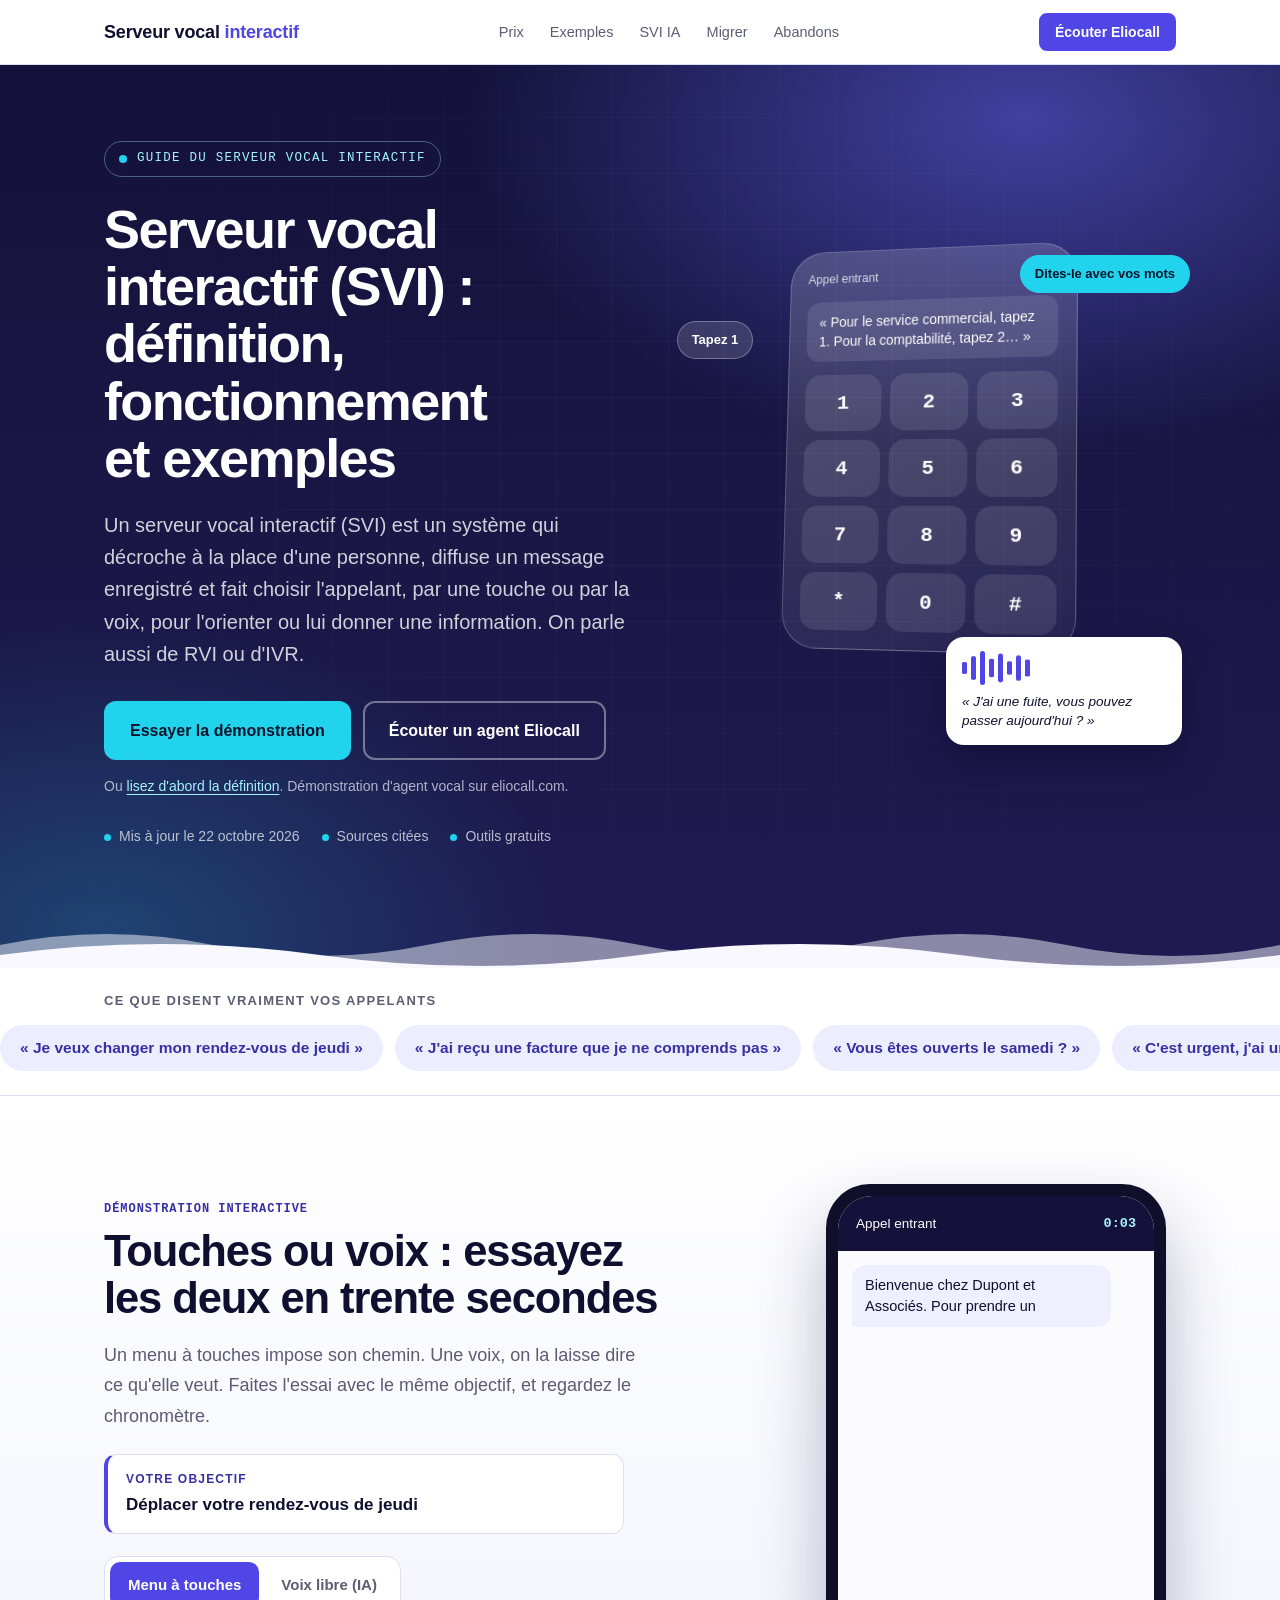
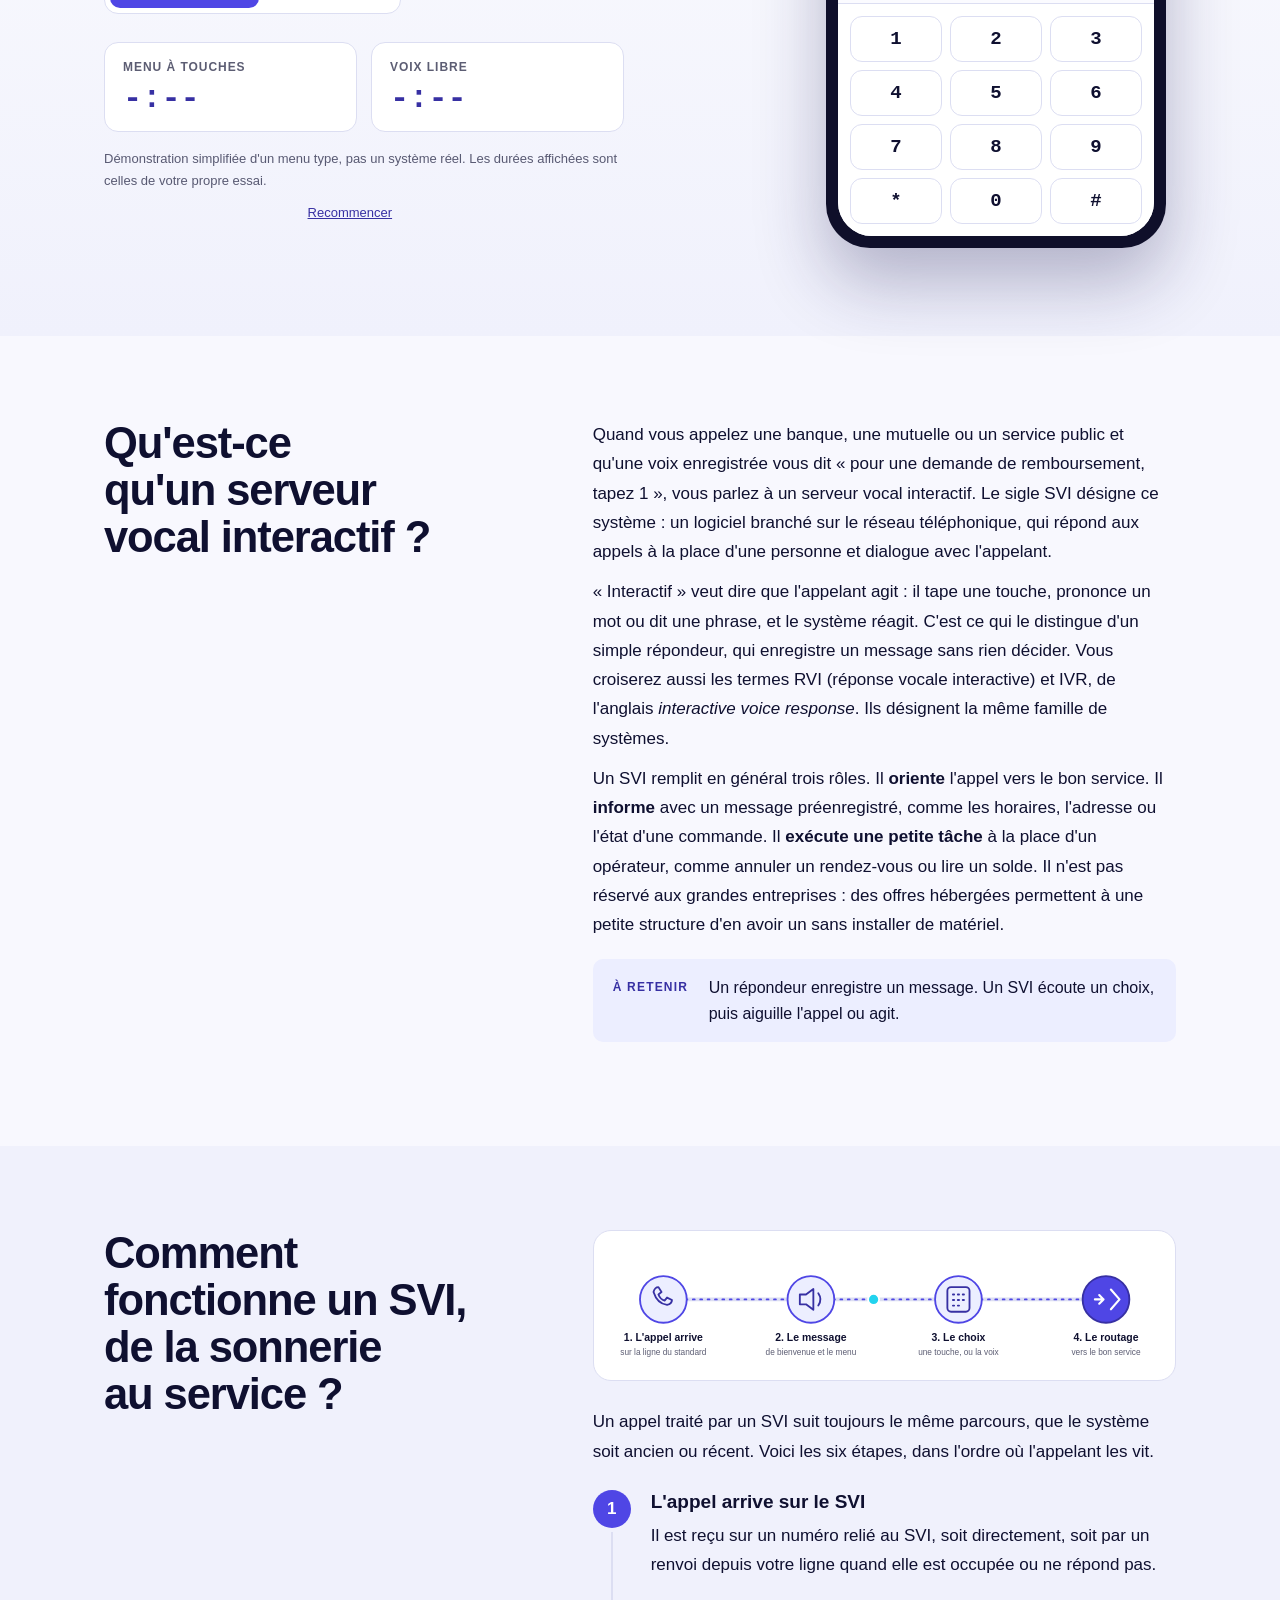
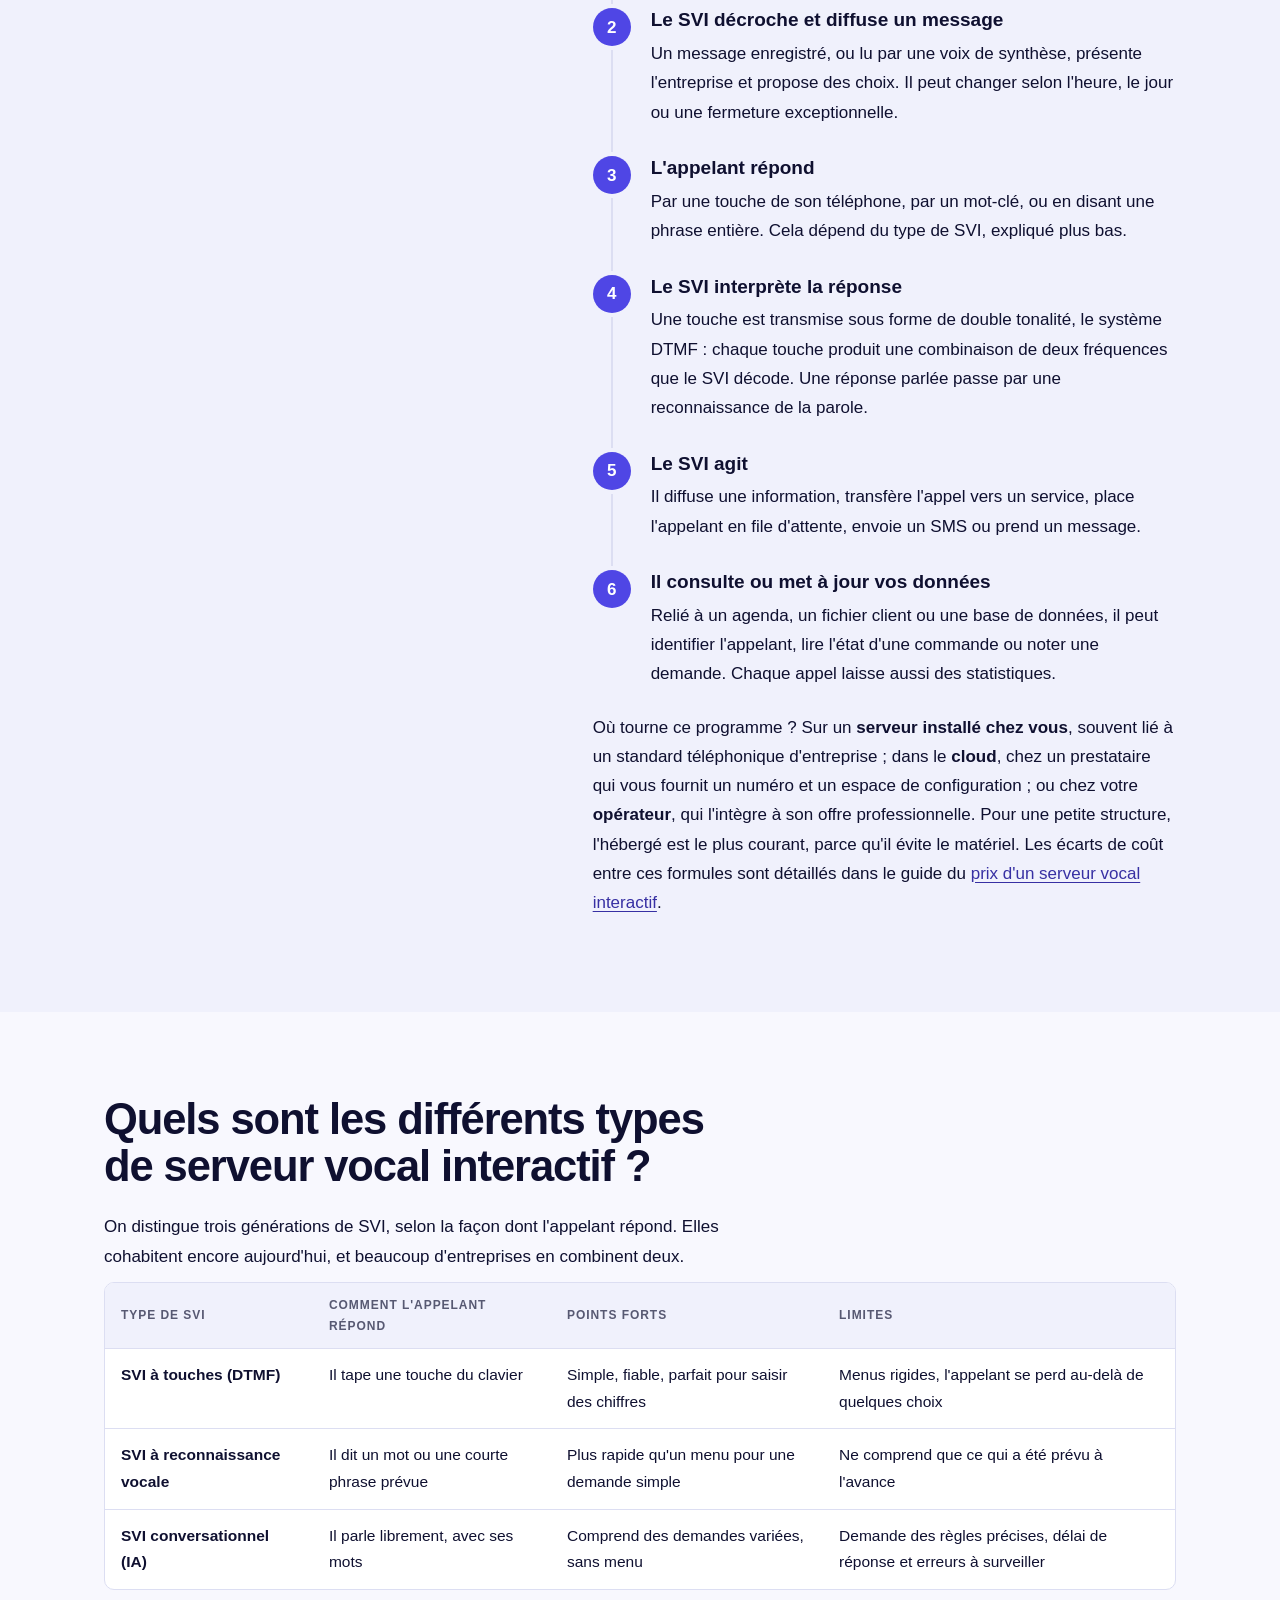
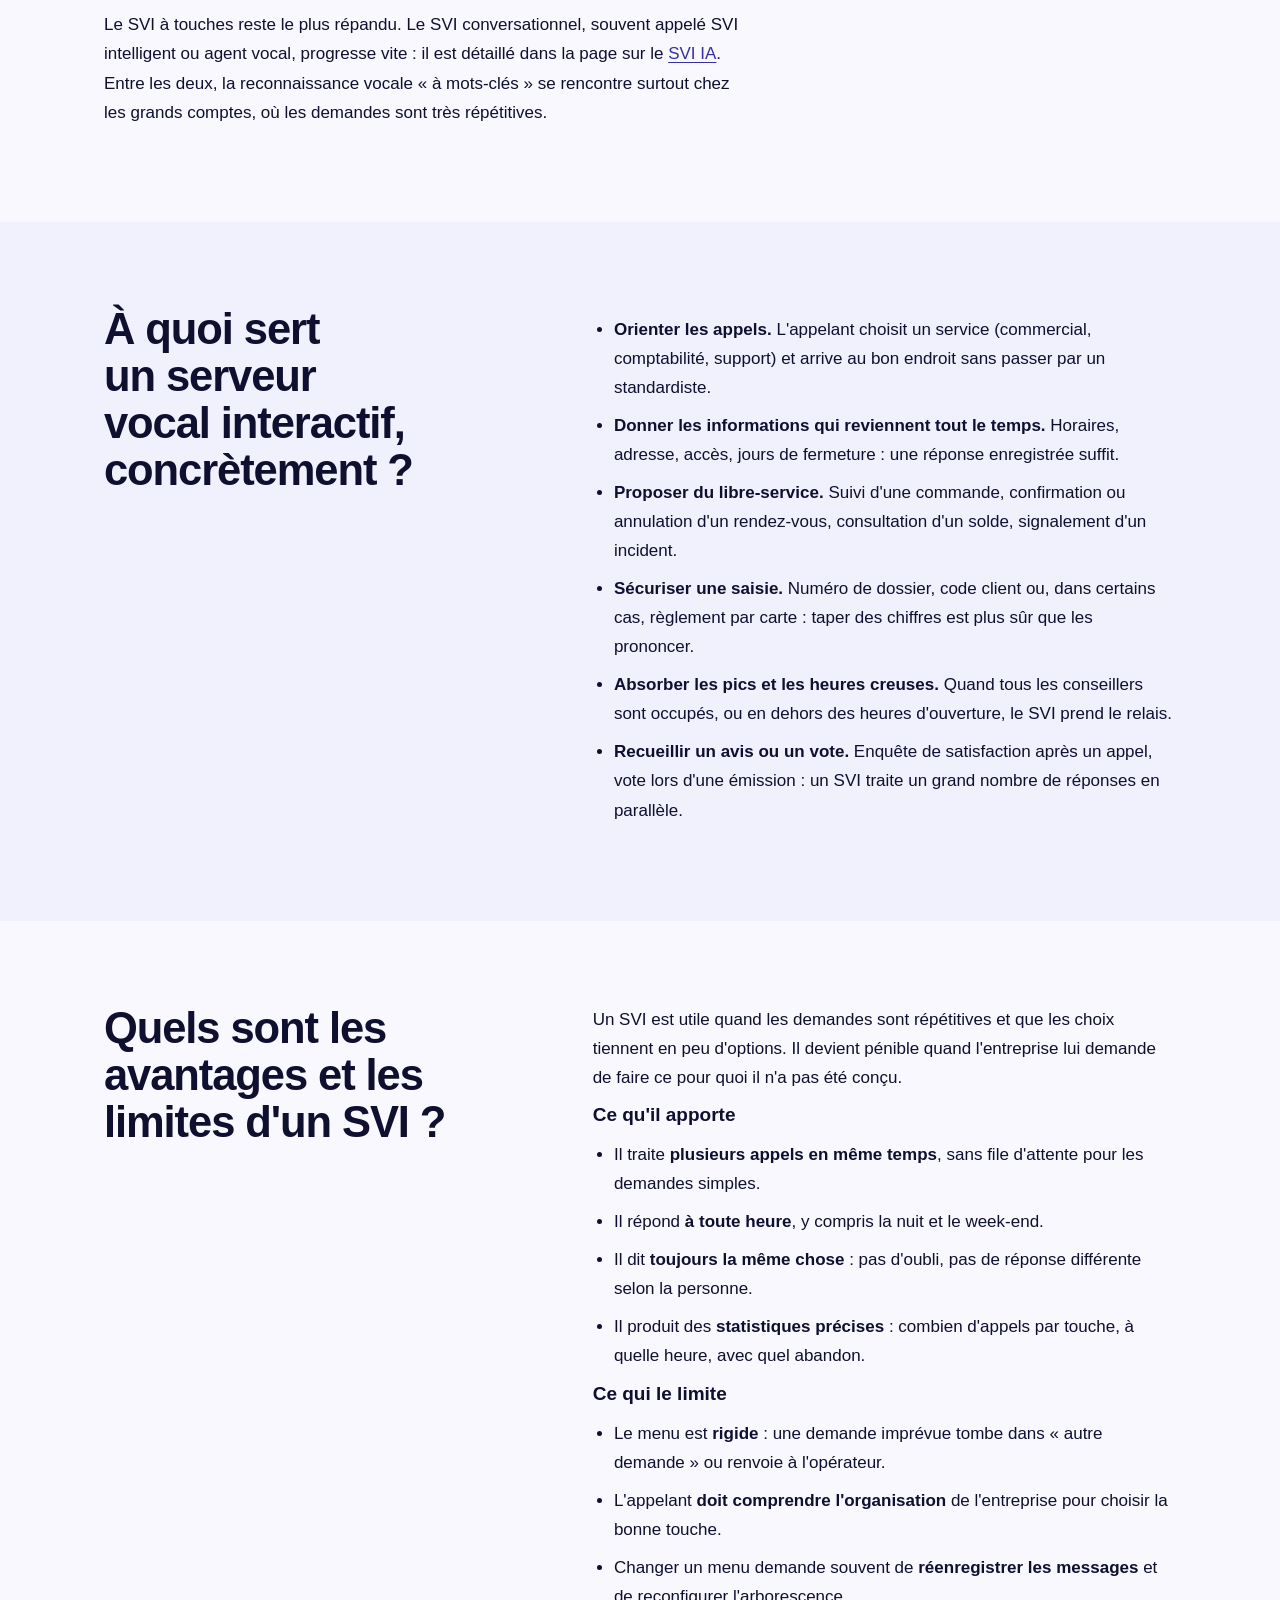
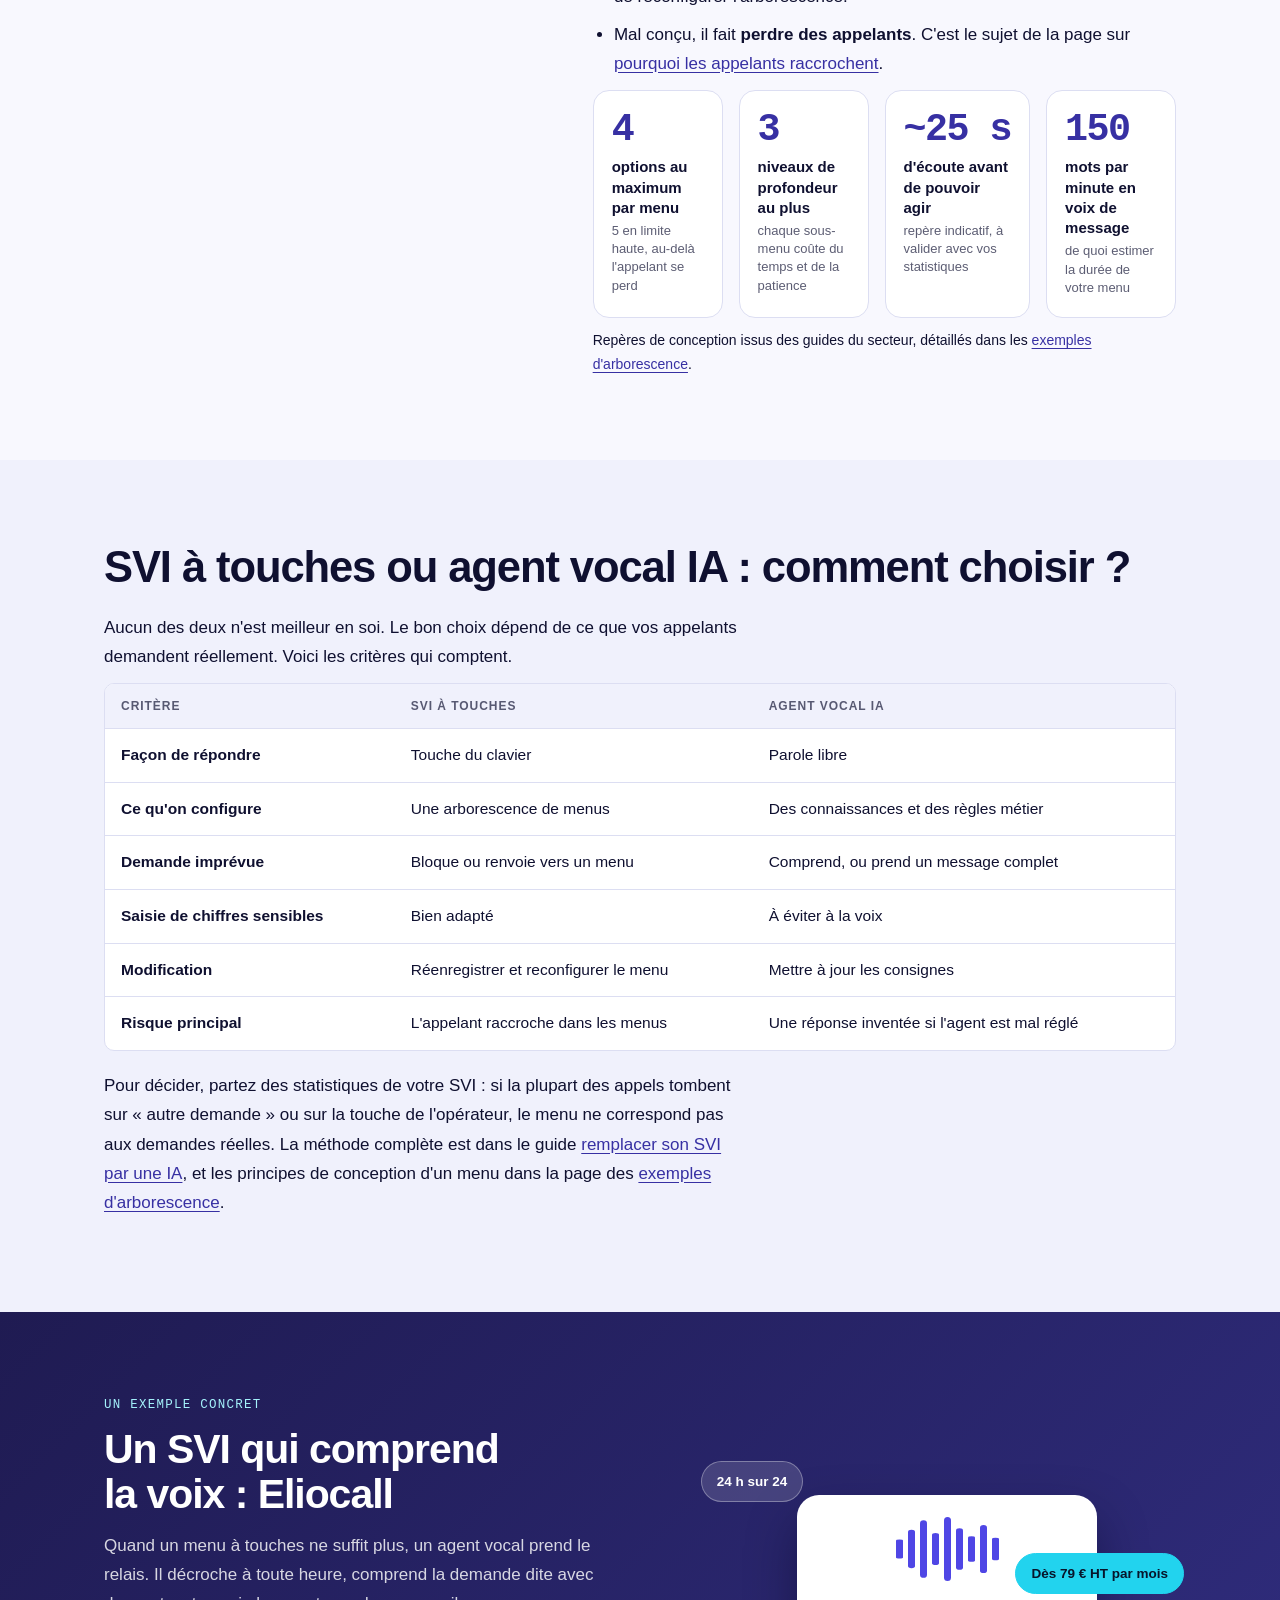
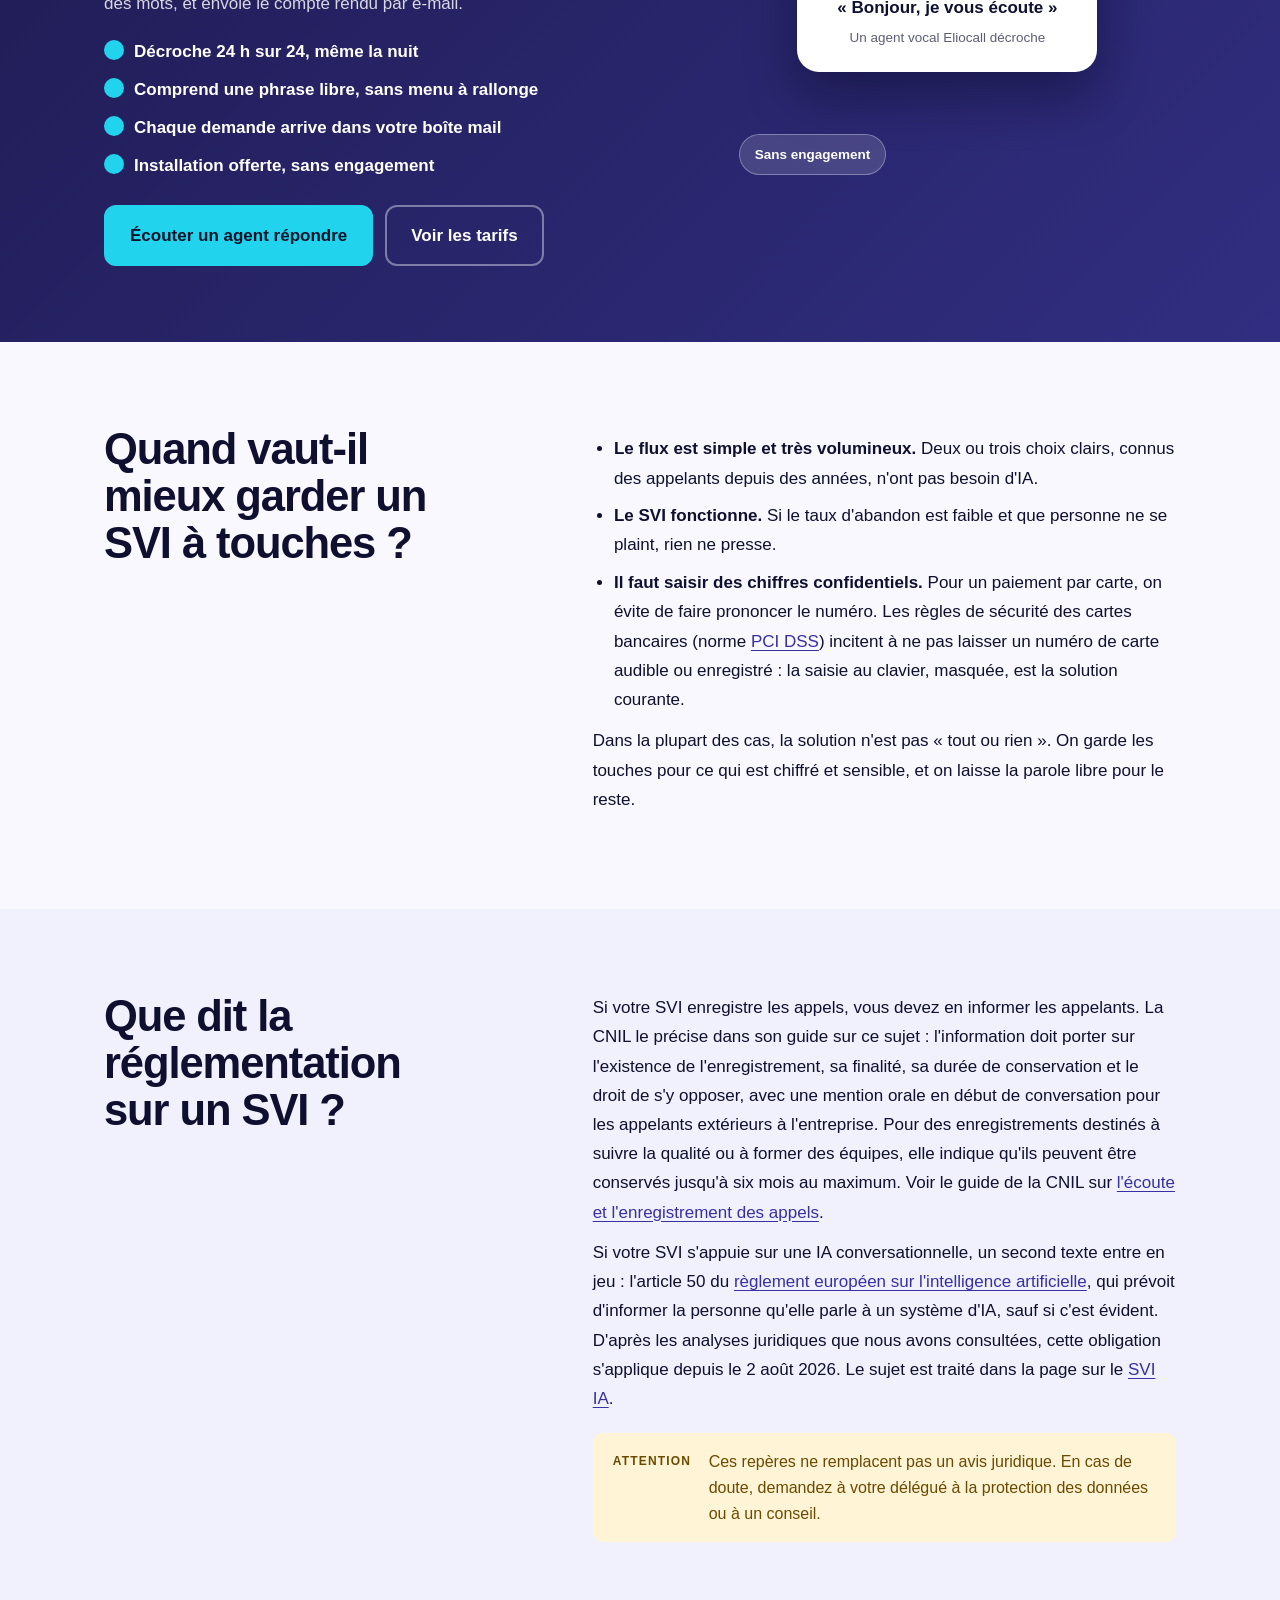
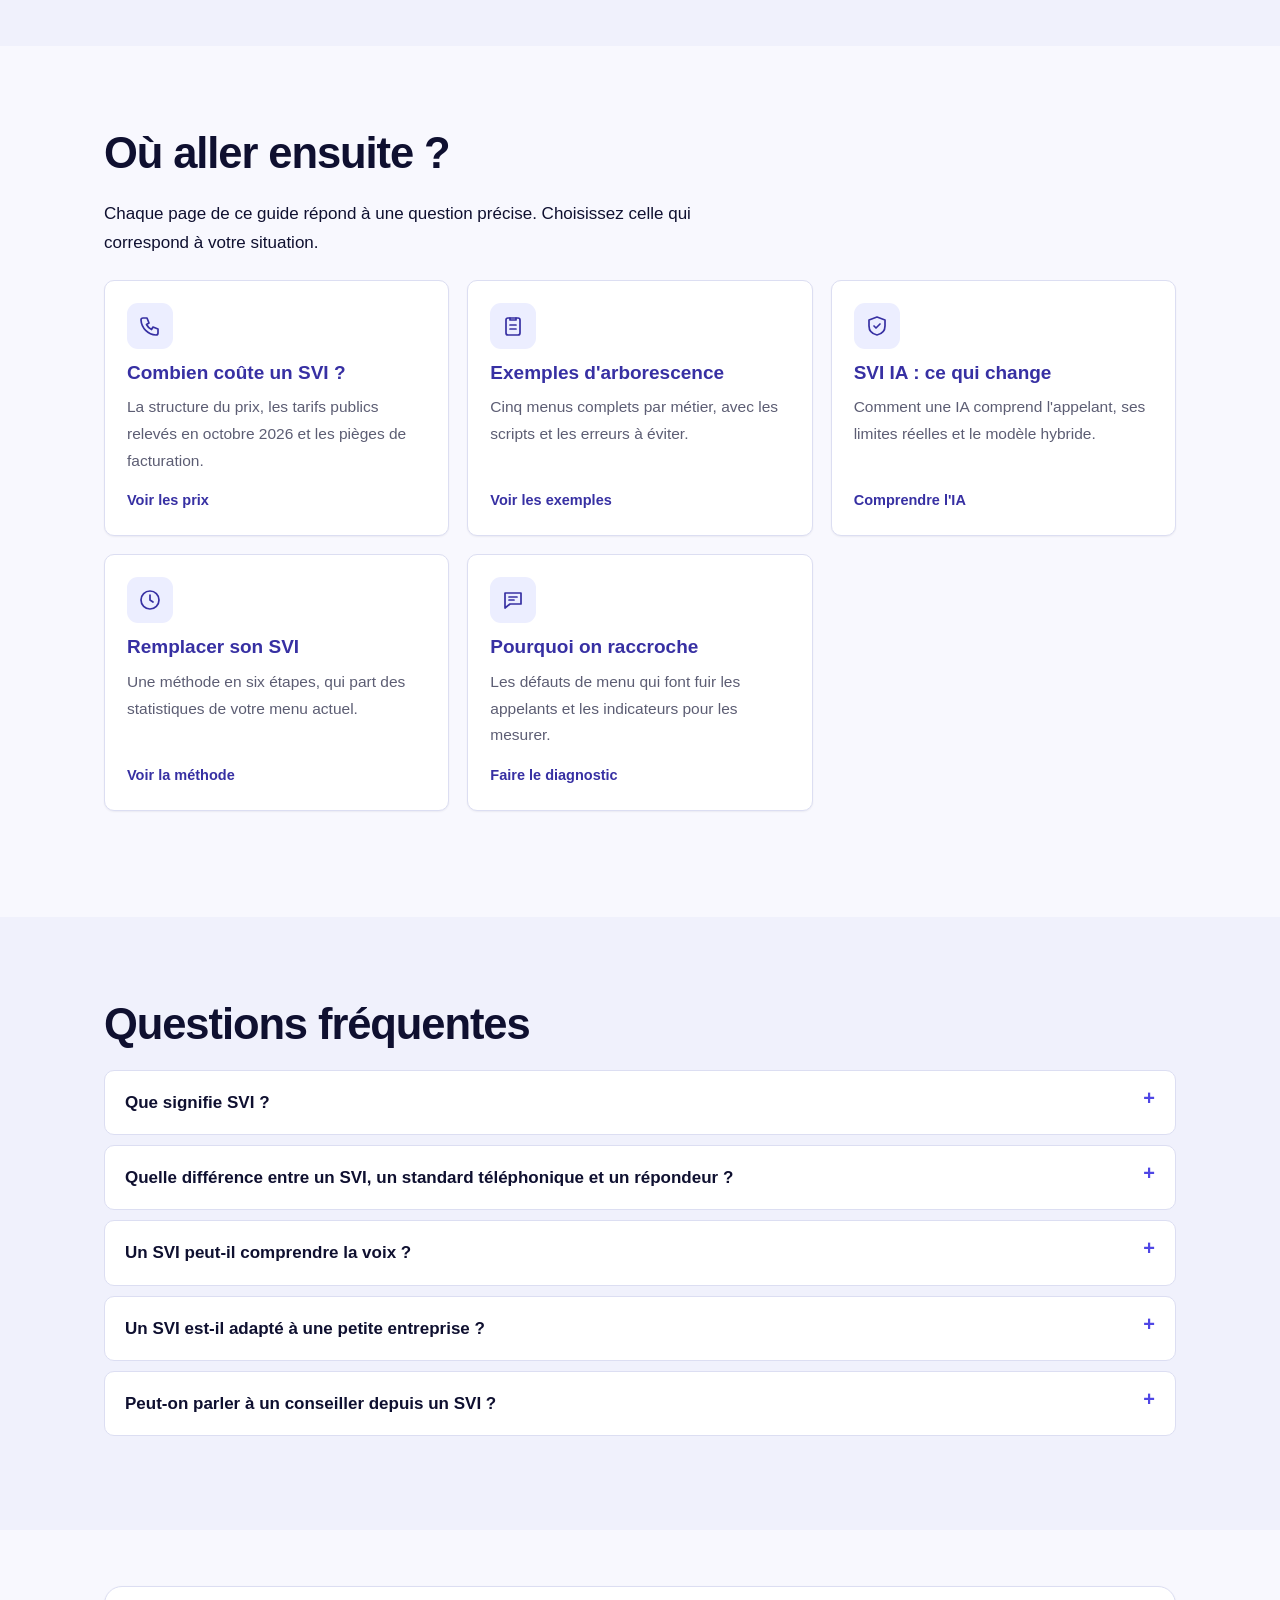
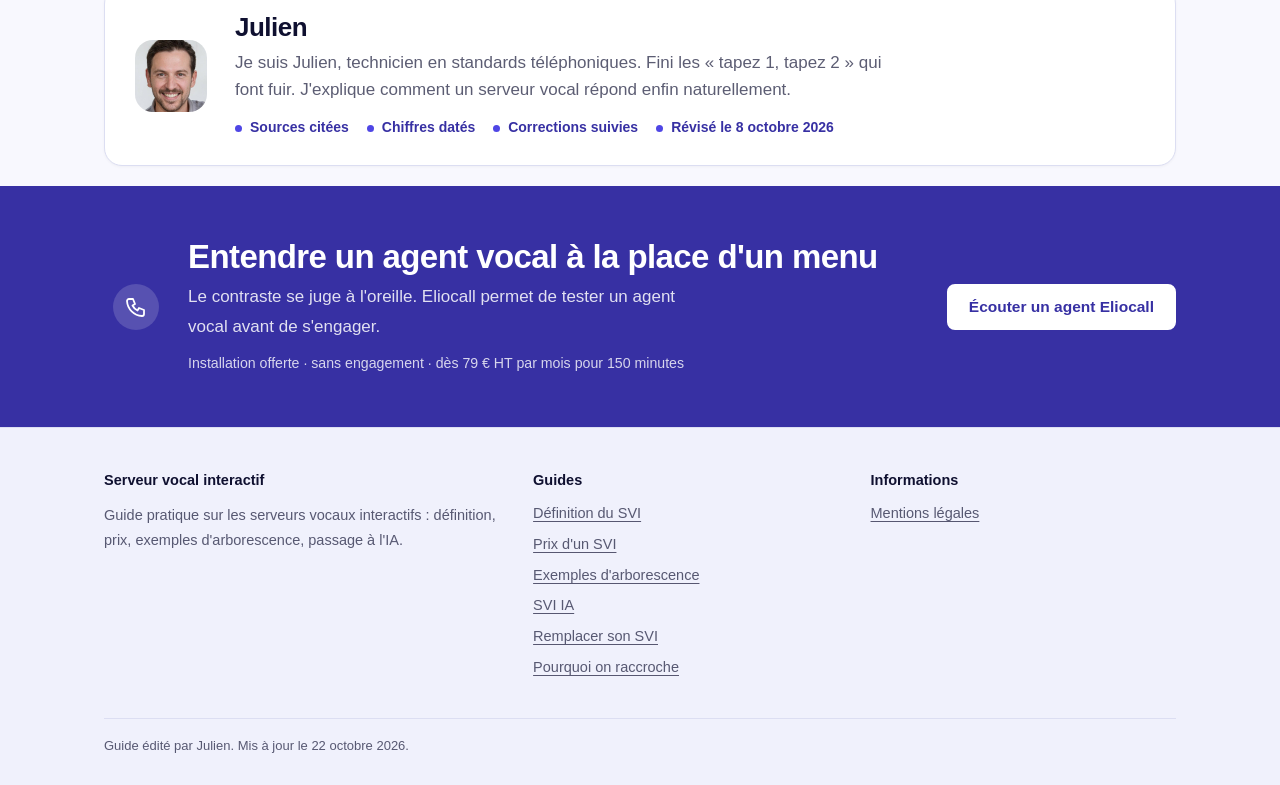
==== index.html @ 71d1ef74 "Auto-update date 22 octobre 2026" ====
<!doctype html>
<html lang="fr">
<head>
<meta charset="utf-8">
<meta name="viewport" content="width=device-width, initial-scale=1">
<title>Serveur vocal interactif (SVI) : définition, fonctionnement</title>
<meta name="description" content="Un serveur vocal interactif (SVI) accueille les appels avec un menu vocal et les oriente. Définition, fonctionnement, types, avantages, limites et exemples.">
<link rel="canonical" href="https://serveur-vocal-interactif.fr/">
<meta property="og:type" content="article">
<meta property="og:locale" content="fr_FR">
<meta property="og:site_name" content="Serveur vocal interactif">
<meta property="og:title" content="Serveur vocal interactif (SVI) : définition, fonctionnement">
<meta property="og:description" content="Un serveur vocal interactif (SVI) accueille les appels avec un menu vocal et les oriente. Définition, fonctionnement, types, avantages, limites et exemples.">
<meta property="og:url" content="https://serveur-vocal-interactif.fr/">
<meta property="og:image" content="https://serveur-vocal-interactif.fr/og-image.png">
<meta property="og:image:width" content="1200">
<meta property="og:image:height" content="630">
<meta property="og:image:alt" content="Serveur vocal interactif">
<meta name="twitter:card" content="summary_large_image">
<meta name="twitter:image" content="https://serveur-vocal-interactif.fr/og-image.png">
<link rel="icon" href="/favicon.ico" sizes="48x48">
<link rel="icon" href="/favicon.svg" type="image/svg+xml">
<link rel="icon" href="/favicon-48.png" type="image/png" sizes="48x48">
<link rel="apple-touch-icon" href="/apple-touch-icon.png">
<meta name="theme-color" content="#4f46e5">

<meta http-equiv="Content-Security-Policy" content="default-src 'self'; script-src 'self' 'unsafe-inline'; style-src 'self' 'unsafe-inline'; img-src 'self' data:; base-uri 'self'; form-action 'none'">
<meta name="referrer" content="strict-origin-when-cross-origin">
<script type="application/ld+json">{"@context": "https://schema.org", "@graph": [{"@type": "BreadcrumbList", "itemListElement": [{"@type": "ListItem", "position": 1, "name": "Accueil", "item": "https://serveur-vocal-interactif.fr/"}]}, {"@type": "Article", "headline": "Serveur vocal interactif (SVI) : définition, fonctionnement et exemples", "description": "Un serveur vocal interactif (SVI) accueille les appels avec un menu vocal et les oriente. Définition, fonctionnement, types, avantages, limites et exemples.", "inLanguage": "fr-FR", "datePublished": "2026-10-05", "dateModified": "2026-10-22", "mainEntityOfPage": "https://serveur-vocal-interactif.fr/", "author": {"@type": "Organization", "name": "Serveur vocal interactif", "url": "https://serveur-vocal-interactif.fr"}, "publisher": {"@type": "Organization", "name": "Serveur vocal interactif", "url": "https://serveur-vocal-interactif.fr"}}, {"@type": "FAQPage", "mainEntity": [{"@type": "Question", "name": "Que signifie SVI ?", "acceptedAnswer": {"@type": "Answer", "text": "SVI veut dire serveur vocal interactif. Le même système s'appelle aussi réponse vocale interactive (RVI) ou, en anglais, IVR pour interactive voice response."}}, {"@type": "Question", "name": "Quelle différence entre un SVI, un standard téléphonique et un répondeur ?", "acceptedAnswer": {"@type": "Answer", "text": "Le standard téléphonique achemine les appels vers des postes. Le répondeur enregistre un message sans réagir. Le SVI dialogue avec l'appelant, par touches ou par la voix, puis aiguille l'appel ou exécute une action. Un SVI est souvent branché sur un standard."}}, {"@type": "Question", "name": "Un SVI peut-il comprendre la voix ?", "acceptedAnswer": {"@type": "Answer", "text": "Oui, s'il est équipé d'une reconnaissance vocale. Un SVI à touches ne réagit qu'au clavier. Un SVI à reconnaissance vocale comprend des mots ou des phrases prévues, et un SVI conversationnel comprend des demandes libres."}}, {"@type": "Question", "name": "Un SVI est-il adapté à une petite entreprise ?", "acceptedAnswer": {"@type": "Answer", "text": "Oui, quand les demandes sont répétitives et qu'on peut les classer en trois ou quatre choix. Des offres hébergées évitent tout matériel. Si les demandes sont très variées, une solution conversationnelle ou un simple message avec rappel peut mieux convenir."}}, {"@type": "Question", "name": "Peut-on parler à un conseiller depuis un SVI ?", "acceptedAnswer": {"@type": "Answer", "text": "C'est même recommandé. On prévoit en général une touche ou une attente en ligne pour joindre une personne, au moins aux heures d'ouverture. Sans cette sortie, un appelant dont le cas n'est pas prévu raccroche."}}]}, {"@type": "WebSite", "@id": "https://serveur-vocal-interactif.fr/#site", "name": "Serveur vocal interactif", "url": "https://serveur-vocal-interactif.fr/", "inLanguage": "fr-FR"}, {"@type": "Organization", "@id": "https://serveur-vocal-interactif.fr/#org", "name": "Serveur vocal interactif", "url": "https://serveur-vocal-interactif.fr/", "logo": {"@type": "ImageObject", "url": "https://serveur-vocal-interactif.fr/icon-192.png", "width": 192, "height": 192}}]}</script>
<link rel="stylesheet" href="/style.css">
<script>(function(){var d=document.documentElement;if(window.matchMedia&&matchMedia("(prefers-reduced-motion: reduce)").matches)return;d.classList.add("s-js");setTimeout(function(){if(!window.__rvok)d.classList.add("s-show")},3500)})();</script>
</head>
<body>
<a class="s-skip" href="#contenu">Aller au contenu</a>
<div class="s-rdp" id="rdp" aria-hidden="true"><i></i></div>
<header class="s-top"><div class="s-wrap"><a class="s-brand" href="/">Serveur vocal <span>interactif</span></a><nav class="s-nav" aria-label="Navigation"><a href="/prix-serveur-vocal-interactif/">Prix</a><a href="/arborescence-svi-exemples/">Exemples</a><a href="/svi-ia-agent-vocal/">SVI IA</a><a href="/remplacer-son-svi/">Migrer</a><a href="/pourquoi-les-appelants-raccrochent/">Abandons</a></nav><a class="s-btn s-small" href="https://eliocall.com/?utm_source=serveur-vocal-interactif&amp;utm_medium=guide&amp;utm_campaign=header" rel="nofollow sponsored noopener">Écouter Eliocall</a></div></header>
<main id="contenu">
<section class="s-lh" data-ap><div class="s-lgw" aria-hidden="true"><div class="s-lgrid"></div></div><div class="s-wrap"><div><div class="s-lk"><i></i>Guide du serveur vocal interactif</div><h1>Serveur vocal interactif (SVI)&nbsp;: définition, fonctionnement et exemples</h1><p class="s-ll">Un serveur vocal interactif (SVI) est un système qui décroche à la place d'une personne, diffuse un message enregistré et fait choisir l'appelant, par une touche ou par la voix, pour l'orienter ou lui donner une information. On parle aussi de RVI ou d'IVR.</p><div class="s-lacts"><a class="s-lb1" href="#demo">Essayer la démonstration</a><a class="s-lb2" href="https://eliocall.com/?utm_source=serveur-vocal-interactif&amp;utm_medium=guide&amp;utm_campaign=hero-ecouter#hero-form" rel="nofollow sponsored noopener">Écouter un agent Eliocall</a></div><p class="s-lsub">Ou <a href="#qu-est-ce-qu-un-serveur-vocal-interactif">lisez d'abord la définition</a>. Démonstration d'agent vocal sur eliocall.com.</p><div class="s-ltr"><span>Mis à jour le 22 octobre 2026</span><span>Sources citées</span><span>Outils gratuits</span></div></div><div class="s-lart" aria-hidden="true" id="lart"><div class="s-lphone" id="lphone"><div class="s-ltop"><span>Appel entrant</span><b>00:12</b></div><div class="s-lsay">«&nbsp;Pour le service commercial, tapez 1. Pour la comptabilité, tapez 2…&nbsp;»</div><div class="s-lkeys"><span>1</span><span>2</span><span>3</span><span>4</span><span>5</span><span>6</span><span>7</span><span>8</span><span>9</span><span>*</span><span>0</span><span>#</span></div></div><div class="s-lchip s-lc1">Tapez 1</div><div class="s-lchip s-lc2">Dites-le avec vos mots</div><div class="s-lvc"><div class="s-lw"><i></i><i></i><i></i><i></i><i></i><i></i><i></i><i></i></div><span>«&nbsp;J'ai une fuite, vous pouvez passer aujourd'hui&nbsp;?&nbsp;»</span></div></div></div><div class="s-lwave" aria-hidden="true"><svg viewBox="0 0 2880 54" preserveAspectRatio="none"><path d="M0 30 Q120 8 240 30 T480 30 T720 30 T960 30 T1200 30 T1440 30 T1680 30 T1920 30 T2160 30 T2400 30 T2640 30 T2880 30 V54 H0Z" fill="var(--bg)" opacity=".5"/><path d="M0 40 Q180 18 360 40 T720 40 T1080 40 T1440 40 T1800 40 T2160 40 T2520 40 T2880 40 V54 H0Z" fill="var(--bg)"/></svg></div></section><script>(function(){var a=document.getElementById("lart"),p=document.getElementById("lphone");if(!a||!p)return;if(!(window.matchMedia&&matchMedia("(pointer: fine)").matches)||(window.matchMedia&&matchMedia("(prefers-reduced-motion: reduce)").matches))return;var tk=false,x=0,y=0;a.addEventListener("pointermove",function(e){var r=a.getBoundingClientRect();x=(e.clientX-r.left)/r.width-.5;y=(e.clientY-r.top)/r.height-.5;if(!tk){tk=true;requestAnimationFrame(function(){tk=false;p.style.setProperty("--ry",(x*18-6)+"deg");p.style.setProperty("--rx",(5-y*14)+"deg")})}});a.addEventListener("pointerleave",function(){p.style.setProperty("--ry","-11deg");p.style.setProperty("--rx","5deg")})})();</script>
<div class="s-lm" data-ap><p>Ce que disent vraiment vos appelants</p><div class="s-lmt"><span>«&nbsp;Je veux changer mon rendez-vous de jeudi&nbsp;»</span><span>«&nbsp;J'ai reçu une facture que je ne comprends pas&nbsp;»</span><span>«&nbsp;Vous êtes ouverts le samedi&nbsp;?&nbsp;»</span><span>«&nbsp;C'est urgent, j'ai une fuite chez moi&nbsp;»</span><span>«&nbsp;Je rappelle au sujet de mon devis&nbsp;»</span><span>«&nbsp;Où en est ma commande&nbsp;?&nbsp;»</span><span>«&nbsp;Je voudrais parler à Monsieur Martin&nbsp;»</span><span>«&nbsp;Quels papiers dois-je apporter&nbsp;?&nbsp;»</span><span>«&nbsp;Je ne trouve pas mon numéro de dossier&nbsp;»</span><span aria-hidden="true">«&nbsp;Je veux changer mon rendez-vous de jeudi&nbsp;»</span><span aria-hidden="true">«&nbsp;J'ai reçu une facture que je ne comprends pas&nbsp;»</span><span aria-hidden="true">«&nbsp;Vous êtes ouverts le samedi&nbsp;?&nbsp;»</span><span aria-hidden="true">«&nbsp;C'est urgent, j'ai une fuite chez moi&nbsp;»</span><span aria-hidden="true">«&nbsp;Je rappelle au sujet de mon devis&nbsp;»</span><span aria-hidden="true">«&nbsp;Où en est ma commande&nbsp;?&nbsp;»</span><span aria-hidden="true">«&nbsp;Je voudrais parler à Monsieur Martin&nbsp;»</span><span aria-hidden="true">«&nbsp;Quels papiers dois-je apporter&nbsp;?&nbsp;»</span><span aria-hidden="true">«&nbsp;Je ne trouve pas mon numéro de dossier&nbsp;»</span></div></div>
<section id="demo" class="s-ld s-rv"><div class="s-wrap">
<div>
<div class="s-kicker">Démonstration interactive</div>
<h2>Touches ou voix&nbsp;: essayez les deux en trente secondes</h2>
<p class="s-lead2">Un menu à touches impose son chemin. Une voix, on la laisse dire ce qu'elle veut. Faites l'essai avec le même objectif, et regardez le chronomètre.</p>
<div class="s-goal"><div><b>Votre objectif</b><span id="ld-goal">Déplacer votre rendez-vous de jeudi</span></div></div>
<div class="s-ldt" role="tablist" aria-label="Mode de démonstration"><button type="button" role="tab" id="ld-tab-svi" aria-selected="true">Menu à touches</button><button type="button" role="tab" id="ld-tab-ia" aria-selected="false">Voix libre (IA)</button></div>
<div class="s-ldm"><div><small>Menu à touches</small><b id="ld-t-svi">-:--</b></div><div><small>Voix libre</small><b id="ld-t-ia">-:--</b></div></div>
<p class="s-nt">Démonstration simplifiée d'un menu type, pas un système réel. Les durées affichées sont celles de votre propre essai.</p>
<p class="s-ldr"><button type="button" id="ld-reset">Recommencer</button></p>
<div id="ld-cta" hidden><b>C'est le principe d'un agent vocal</b><p>Eliocall décroche à toute heure, comprend une phrase libre et vous envoie le compte rendu par e-mail. Installation offerte, sans engagement.</p><a class="s-pr" href="https://eliocall.com/?utm_source=serveur-vocal-interactif&amp;utm_medium=guide&amp;utm_campaign=demo-fin#hero-form" rel="nofollow sponsored noopener">Écouter un agent répondre</a><a class="s-sc" href="https://eliocall.com/tarifs/?utm_source=serveur-vocal-interactif&amp;utm_medium=guide&amp;utm_campaign=demo-tarifs" rel="nofollow sponsored noopener">Voir les tarifs dès 79 € HT</a></div>
</div>
<div class="s-ldv"><div class="s-ldv-s">
<div class="s-ldv-top"><span>Appel entrant</span><b id="ld-clock">0:00</b></div>
<div id="ld-log" aria-live="off"></div>
<div class="s-ldv-in"><div id="ld-keys"></div><div id="ld-chips" hidden></div></div>
</div></div>
</div><p id="ld-live" style="position:absolute;left:-9999px" aria-live="polite"></p></section>
<script>(function(){
var $=function(i){return document.getElementById(i)},rm=window.matchMedia&&matchMedia("(prefers-reduced-motion: reduce)").matches;
var log=$("ld-log"),keysBox=$("ld-keys"),chips=$("ld-chips"),clock=$("ld-clock"),tS=$("ld-t-svi"),tI=$("ld-t-ia"),live=$("ld-live"),goal=$("ld-goal");
var TREE={
root:{say:"Bienvenue chez Dupont et Associés. Pour prendre un rendez-vous, tapez 1. Pour la facturation, tapez 2. Pour le suivi d'un dossier, tapez 3. Pour toute autre demande, tapez 4.",k:{"1":"rdv","2":"fact","3":"dossier","4":"autre"}},
rdv:{say:"Rendez-vous. Pour prendre un nouveau rendez-vous, tapez 1. Pour connaître nos horaires, tapez 2. Pour revenir au menu principal, tapez étoile.",k:{"1":"nouveau","2":"horaires","*":"root"}},
fact:{say:"Facturation. Pour une copie de facture, tapez 1. Pour connaître les moyens de paiement, tapez 2. Pour revenir au menu principal, tapez étoile.",k:{"1":"copie","2":"paiement","*":"root"}},
dossier:{say:"Suivi de dossier. Saisissez votre numéro de dossier à huit chiffres, suivi de la touche dièse. Pour revenir au menu, tapez étoile.",k:{"#":"autre","*":"root"}},
autre:{say:"Toute autre demande. Veuillez patienter, un conseiller va vous répondre. Votre temps d'attente est estimé à plusieurs minutes.",end:"Résultat : votre demande n'était prévue par aucune option. Vous êtes mis en attente."},
nouveau:{say:"Nouveau rendez-vous. Laissez votre message après le bip sonore.",end:"Résultat : vous avez laissé un message pour un nouveau rendez-vous, pas pour déplacer le vôtre."},
horaires:{say:"Nos bureaux sont ouverts du lundi au vendredi, de neuf heures à dix-huit heures.",end:"Résultat : vous avez obtenu des horaires, pas ce que vous cherchiez."},
copie:{say:"Copie de facture. Veuillez patienter, votre appel est transféré.",end:"Résultat : vous voilà à la comptabilité, loin de votre rendez-vous."},
paiement:{say:"Vous pouvez régler par carte bancaire ou par virement.",end:"Résultat : une information sur les paiements, sans rapport avec votre objectif."}};
var IA=[
{goal:"Déplacer votre rendez-vous de jeudi",say:"Je voudrais déplacer mon rendez-vous de jeudi.",tags:["Intention : modifier un rendez-vous","Jour concerné : jeudi"],reply:"Bien sûr. Quel jour vous conviendrait à la place ? Je peux vous proposer mardi ou vendredi."},
{goal:"Comprendre une facture",say:"J'ai reçu une facture que je ne comprends pas.",tags:["Intention : question sur une facture","Action : transmettre à la comptabilité"],reply:"Je note votre demande pour la comptabilité. Pouvez-vous me donner le numéro de la facture ?"},
{goal:"Signaler une urgence",say:"C'est urgent, j'ai une fuite chez moi.",tags:["Urgence détectée","Action : prévenir l'astreinte"],reply:"Je préviens l'astreinte tout de suite. Quelle est votre adresse ?"}];
var mode="svi",node="root",t0=0,tick=null,tm=null,over=false,sel=0;
function mm(s){var m=Math.floor(s/60),r=s%60;return m+":"+(r<10?"0":"")+r}
function stopClock(){clearInterval(tick);tick=null}
function startClock(){stopClock();t0=Date.now();clock.textContent="0:00";tick=setInterval(function(){clock.textContent=mm(Math.round((Date.now()-t0)/1000))},500)}
function elapsed(){return Math.round((Date.now()-t0)/1000)}
function bub(w,t){var b=document.createElement("div");b.setAttribute("data-b",w);b.textContent=t||"";log.appendChild(b);log.scrollTop=log.scrollHeight;return b}
function type(el,text,wps,done){clearTimeout(tm);if(rm){el.textContent=text;log.scrollTop=log.scrollHeight;if(done)done();return}var w=text.split(" "),i=0,gap=1000/wps;
(function s(){el.textContent=w.slice(0,++i).join(" ");log.scrollTop=log.scrollHeight;if(i<w.length)tm=setTimeout(s,gap);else if(done)done()})()}
function buildKeys(){keysBox.innerHTML="";"123456789*0#".split("").forEach(function(k){var b=document.createElement("button");b.type="button";b.textContent=k;b.setAttribute("aria-label","Touche "+(k==="*"?"étoile":k==="#"?"dièse":k));b.addEventListener("click",function(){press(k)});keysBox.appendChild(b)})}
function buildChips(){chips.innerHTML="";IA.forEach(function(c,i){var b=document.createElement("button");b.type="button";b.textContent="« "+c.say+" »";b.addEventListener("click",function(){runIA(i)});chips.appendChild(b)})}
function reset(){clearTimeout(tm);stopClock();log.innerHTML="";over=false;clock.textContent="0:00";var cta=$("ld-cta");if(cta){cta.hidden=true;cta.removeAttribute("data-in")}}
function setMode(m){mode=m;$("ld-tab-svi").setAttribute("aria-selected",m==="svi");$("ld-tab-ia").setAttribute("aria-selected",m==="ia");keysBox.hidden=m!=="svi";chips.hidden=m!=="ia";reset();
if(m==="svi"){goal.textContent="Déplacer votre rendez-vous de jeudi";node="root";startClock();play("root")}else{goal.textContent="Dites ce que vous voulez, avec vos mots";bub("sys","Choisissez une phrase ci-dessous : votre voix est comprise telle quelle, sans menu.")}}
function play(n){var d=TREE[n],b=bub("sys","");type(b,d.say,2.8,function(){if(d.end)finish(d.end)})}
function finish(msg){over=true;stopClock();var s=elapsed();tS.textContent=mm(s);bub("end",msg+" Temps écoulé : "+mm(s)+".");live.textContent=msg+" Temps écoulé "+mm(s)}
function press(k){if(mode!=="svi"||over)return;clearTimeout(tm);var last=log.lastChild;bub("me","Touche "+(k==="*"?"étoile":k==="#"?"dièse":k));var nx=TREE[node].k&&TREE[node].k[k];
if(!nx){bub("sys","Ce choix n'est pas proposé. Veuillez recommencer.");return}node=nx;play(node)}
function runIA(i){reset();sel=i;var c=IA[i];goal.textContent=c.goal;startClock();var me=bub("me","");type(me,c.say,3.4,function(){var j=0;(function nx(){if(j<c.tags.length){bub("tag",c.tags[j++]);tm=setTimeout(nx,rm?0:520)}else{var r=bub("ia","");type(r,c.reply,3,function(){over=true;stopClock();var s=elapsed();tI.textContent=mm(s);bub("end","Résultat : demande comprise et traitée du premier coup. Temps écoulé : "+mm(s)+".");live.textContent="Demande traitée en "+mm(s);var cta=$("ld-cta");if(cta){cta.hidden=false;cta.setAttribute("data-in","")}})}})()})}
$("ld-tab-svi").addEventListener("click",function(){setMode("svi")});$("ld-tab-ia").addEventListener("click",function(){setMode("ia")});
$("ld-reset").addEventListener("click",function(){setMode(mode)});
buildKeys();buildChips();
var started=false;function go(){if(started)return;started=true;setMode("svi")}
if("IntersectionObserver" in window){var io=new IntersectionObserver(function(es){es.forEach(function(e){if(e.isIntersecting){go();io.disconnect()}})},{threshold:.35});io.observe($("demo"))}else{go()}
})();</script>
<section id="qu-est-ce-qu-un-serveur-vocal-interactif" class="s-ls s-rv"><div class="s-wrap s-lsw"><h2>Qu'est-ce qu'un serveur vocal interactif&nbsp;?</h2><div class="s-lsb">
<p>Quand vous appelez une banque, une mutuelle ou un service public et qu'une voix enregistrée vous dit «&nbsp;pour une demande de remboursement, tapez 1&nbsp;», vous parlez à un serveur vocal interactif. Le sigle SVI désigne ce système&nbsp;: un logiciel branché sur le réseau téléphonique, qui répond aux appels à la place d'une personne et dialogue avec l'appelant.</p>
<p>«&nbsp;Interactif&nbsp;» veut dire que l'appelant agit&nbsp;: il tape une touche, prononce un mot ou dit une phrase, et le système réagit. C'est ce qui le distingue d'un simple répondeur, qui enregistre un message sans rien décider. Vous croiserez aussi les termes RVI (réponse vocale interactive) et IVR, de l'anglais <em>interactive voice response</em>. Ils désignent la même famille de systèmes.</p>
<p>Un SVI remplit en général trois rôles. Il <strong>oriente</strong> l'appel vers le bon service. Il <strong>informe</strong> avec un message préenregistré, comme les horaires, l'adresse ou l'état d'une commande. Il <strong>exécute une petite tâche</strong> à la place d'un opérateur, comme annuler un rendez-vous ou lire un solde. Il n'est pas réservé aux grandes entreprises&nbsp;: des offres hébergées permettent à une petite structure d'en avoir un sans installer de matériel.</p>
<div class="s-callout s-co-tip"><strong>À retenir</strong><div><p>Un répondeur enregistre un message. Un SVI écoute un choix, puis aiguille l'appel ou agit.</p></div></div></div></div></section><section id="comment-fonctionne-un-svi-de-la-sonnerie-au-serv" class="s-ls s-rv s-lsalt"><div class="s-wrap s-lsw"><h2>Comment fonctionne un SVI, de la sonnerie au service&nbsp;?</h2><div class="s-lsb">
<div class="s-lflow" data-ap>
<svg viewBox="0 0 900 200" role="img" aria-label="Le chemin d'un appel dans un serveur vocal interactif : appel, message d'accueil, choix, routage">
<path d="M90 82 H810" stroke="var(--line)" stroke-width="6" stroke-linecap="round" fill="none"/>
<path id="lfp" d="M90 82 H810" stroke="var(--accent)" stroke-width="3" stroke-dasharray="3 9" stroke-linecap="round" fill="none"/>
<g class="s-lfn" fill="var(--accent-soft)" stroke="var(--accent)" stroke-width="3"><circle cx="90" cy="82" r="38"/></g>
<g class="s-lfn s-lfn2" fill="var(--accent-soft)" stroke="var(--accent)" stroke-width="3"><circle cx="330" cy="82" r="38"/></g>
<g class="s-lfn s-lfn3" fill="var(--accent-soft)" stroke="var(--accent)" stroke-width="3"><circle cx="570" cy="82" r="38"/></g>
<g class="s-lfn s-lfn4" fill="var(--accent)" stroke="var(--accent-deep)" stroke-width="3"><circle cx="810" cy="82" r="38"/></g>
<g fill="none" stroke="var(--accent-deep)" stroke-width="3" stroke-linecap="round" stroke-linejoin="round">
<path d="M74 70q2-8 8-8l5 8-5 4q3 8 10 10l4-5 8 4q0 6-8 8-16-2-22-21z"/>
<path d="M312 74h10l12-9v34l-12-9h-10z"/><path d="M342 72q7 10 0 20"/>
<rect x="552" y="62" width="36" height="40" rx="6"/><path d="M561 74h2m6 0h2m6 0h2M561 83h2m6 0h2m6 0h2M561 92h2m6 0h2"/>
</g>
<g fill="none" stroke="#fff" stroke-width="3.5" stroke-linecap="round" stroke-linejoin="round"><path d="M792 82h14m0 0-7-7m7 7-7 7M818 66l14 16-14 16"/></g>
<g font-family="ui-sans-serif,-apple-system,'Segoe UI',Arial,sans-serif" text-anchor="middle" fill="var(--ink)">
<text x="90" y="150" font-size="17" font-weight="800">1. L'appel arrive</text><text x="90" y="172" font-size="13.5" fill="var(--ink-2)">sur la ligne du standard</text>
<text x="330" y="150" font-size="17" font-weight="800">2. Le message</text><text x="330" y="172" font-size="13.5" fill="var(--ink-2)">de bienvenue et le menu</text>
<text x="570" y="150" font-size="17" font-weight="800">3. Le choix</text><text x="570" y="172" font-size="13.5" fill="var(--ink-2)">une touche, ou la voix</text>
<text x="810" y="150" font-size="17" font-weight="800">4. Le routage</text><text x="810" y="172" font-size="13.5" fill="var(--ink-2)">vers le bon service</text>
</g>
<circle r="9" fill="var(--acc2)" stroke="#fff" stroke-width="3"><animateMotion dur="8s" repeatCount="indefinite" path="M90 82 H810"/></circle>
</svg>
</div>

<p>Un appel traité par un SVI suit toujours le même parcours, que le système soit ancien ou récent. Voici les six étapes, dans l'ordre où l'appelant les vit.</p>
<ol class="s-steps"><li><h3>L'appel arrive sur le SVI</h3><p>Il est reçu sur un numéro relié au SVI, soit directement, soit par un renvoi depuis votre ligne quand elle est occupée ou ne répond pas.</p></li><li><h3>Le SVI décroche et diffuse un message</h3><p>Un message enregistré, ou lu par une voix de synthèse, présente l'entreprise et propose des choix. Il peut changer selon l'heure, le jour ou une fermeture exceptionnelle.</p></li><li><h3>L'appelant répond</h3><p>Par une touche de son téléphone, par un mot-clé, ou en disant une phrase entière. Cela dépend du type de SVI, expliqué plus bas.</p></li><li><h3>Le SVI interprète la réponse</h3><p>Une touche est transmise sous forme de double tonalité, le système DTMF&nbsp;: chaque touche produit une combinaison de deux fréquences que le SVI décode. Une réponse parlée passe par une reconnaissance de la parole.</p></li><li><h3>Le SVI agit</h3><p>Il diffuse une information, transfère l'appel vers un service, place l'appelant en file d'attente, envoie un SMS ou prend un message.</p></li><li><h3>Il consulte ou met à jour vos données</h3><p>Relié à un agenda, un fichier client ou une base de données, il peut identifier l'appelant, lire l'état d'une commande ou noter une demande. Chaque appel laisse aussi des statistiques.</p></li></ol>
<p>Où tourne ce programme&nbsp;? Sur un <strong>serveur installé chez vous</strong>, souvent lié à un standard téléphonique d'entreprise&nbsp;; dans le <strong>cloud</strong>, chez un prestataire qui vous fournit un numéro et un espace de configuration&nbsp;; ou chez votre <strong>opérateur</strong>, qui l'intègre à son offre professionnelle. Pour une petite structure, l'hébergé est le plus courant, parce qu'il évite le matériel. Les écarts de coût entre ces formules sont détaillés dans le guide du <a href="/prix-serveur-vocal-interactif/">prix d'un serveur vocal interactif</a>.</p>
</div></div></section><section id="quels-sont-les-differents-types-de-serveur-vocal" class="s-ls s-rv s-lsfull"><div class="s-wrap s-lsw"><h2>Quels sont les différents types de serveur vocal interactif&nbsp;?</h2><div class="s-lsb">
<p>On distingue trois générations de SVI, selon la façon dont l'appelant répond. Elles cohabitent encore aujourd'hui, et beaucoup d'entreprises en combinent deux.</p>
<div class="s-tablewrap"><table><tr><th>Type de SVI</th><th>Comment l'appelant répond</th><th>Points forts</th><th>Limites</th></tr><tr><td>SVI à touches (DTMF)</td><td>Il tape une touche du clavier</td><td>Simple, fiable, parfait pour saisir des chiffres</td><td>Menus rigides, l'appelant se perd au-delà de quelques choix</td></tr><tr><td>SVI à reconnaissance vocale</td><td>Il dit un mot ou une courte phrase prévue</td><td>Plus rapide qu'un menu pour une demande simple</td><td>Ne comprend que ce qui a été prévu à l'avance</td></tr><tr><td>SVI conversationnel (IA)</td><td>Il parle librement, avec ses mots</td><td>Comprend des demandes variées, sans menu</td><td>Demande des règles précises, délai de réponse et erreurs à surveiller</td></tr></table></div>
<p>Le SVI à touches reste le plus répandu. Le SVI conversationnel, souvent appelé SVI intelligent ou agent vocal, progresse vite&nbsp;: il est détaillé dans la page sur le <a href="/svi-ia-agent-vocal/">SVI IA</a>. Entre les deux, la reconnaissance vocale «&nbsp;à mots-clés&nbsp;» se rencontre surtout chez les grands comptes, où les demandes sont très répétitives.</p>
</div></div></section><section id="a-quoi-sert-un-serveur-vocal-interactif-concrete" class="s-ls s-rv s-lsalt"><div class="s-wrap s-lsw"><h2>À quoi sert un serveur vocal interactif, concrètement&nbsp;?</h2><div class="s-lsb">
<ul class="s-clean">
 <li><strong>Orienter les appels.</strong> L'appelant choisit un service (commercial, comptabilité, support) et arrive au bon endroit sans passer par un standardiste.</li>
 <li><strong>Donner les informations qui reviennent tout le temps.</strong> Horaires, adresse, accès, jours de fermeture&nbsp;: une réponse enregistrée suffit.</li>
 <li><strong>Proposer du libre-service.</strong> Suivi d'une commande, confirmation ou annulation d'un rendez-vous, consultation d'un solde, signalement d'un incident.</li>
 <li><strong>Sécuriser une saisie.</strong> Numéro de dossier, code client ou, dans certains cas, règlement par carte&nbsp;: taper des chiffres est plus sûr que les prononcer.</li>
 <li><strong>Absorber les pics et les heures creuses.</strong> Quand tous les conseillers sont occupés, ou en dehors des heures d'ouverture, le SVI prend le relais.</li>
 <li><strong>Recueillir un avis ou un vote.</strong> Enquête de satisfaction après un appel, vote lors d'une émission&nbsp;: un SVI traite un grand nombre de réponses en parallèle.</li>
</ul>
</div></div></section><section id="quels-sont-les-avantages-et-les-limites-d-un-svi" class="s-ls s-rv"><div class="s-wrap s-lsw"><h2>Quels sont les avantages et les limites d'un SVI&nbsp;?</h2><div class="s-lsb">
<p>Un SVI est utile quand les demandes sont répétitives et que les choix tiennent en peu d'options. Il devient pénible quand l'entreprise lui demande de faire ce pour quoi il n'a pas été conçu.</p>
<h3>Ce qu'il apporte</h3>
<ul class="s-clean">
 <li>Il traite <strong>plusieurs appels en même temps</strong>, sans file d'attente pour les demandes simples.</li>
 <li>Il répond <strong>à toute heure</strong>, y compris la nuit et le week-end.</li>
 <li>Il dit <strong>toujours la même chose</strong>&nbsp;: pas d'oubli, pas de réponse différente selon la personne.</li>
 <li>Il produit des <strong>statistiques précises</strong>&nbsp;: combien d'appels par touche, à quelle heure, avec quel abandon.</li>
</ul>
<h3>Ce qui le limite</h3>
<ul class="s-clean">
 <li>Le menu est <strong>rigide</strong>&nbsp;: une demande imprévue tombe dans «&nbsp;autre demande&nbsp;» ou renvoie à l'opérateur.</li>
 <li>L'appelant <strong>doit comprendre l'organisation</strong> de l'entreprise pour choisir la bonne touche.</li>
 <li>Changer un menu demande souvent de <strong>réenregistrer les messages</strong> et de reconfigurer l'arborescence.</li>
 <li>Mal conçu, il fait <strong>perdre des appelants</strong>. C'est le sujet de la page sur <a href="/pourquoi-les-appelants-raccrochent/">pourquoi les appelants raccrochent</a>.</li>
</ul>

<div class="s-lst" data-count>
<div class="s-lt"><b data-to="4">4</b><span>options au maximum par menu</span><small>5 en limite haute, au-delà l'appelant se perd</small></div>
<div class="s-lt"><b data-to="3">3</b><span>niveaux de profondeur au plus</span><small>chaque sous-menu coûte du temps et de la patience</small></div>
<div class="s-lt"><b data-to="25" data-pre="~" data-suf=" s">~25 s</b><span>d'écoute avant de pouvoir agir</span><small>repère indicatif, à valider avec vos statistiques</small></div>
<div class="s-lt"><b data-to="150">150</b><span>mots par minute en voix de message</span><small>de quoi estimer la durée de votre menu</small></div>
</div>
<p class="s-lstn">Repères de conception issus des guides du secteur, détaillés dans les <a href="/arborescence-svi-exemples/">exemples d'arborescence</a>.</p>
<script>(function(){var els=[].slice.call(document.querySelectorAll("[data-count] b[data-to]"));if(!els.length)return;if(window.matchMedia&&matchMedia("(prefers-reduced-motion: reduce)").matches)return;if(!("IntersectionObserver" in window))return;
var io=new IntersectionObserver(function(es){es.forEach(function(e){if(!e.isIntersecting)return;io.unobserve(e.target);var el=e.target,to=+el.getAttribute("data-to"),pre=el.getAttribute("data-pre")||"",suf=el.getAttribute("data-suf")||"",t0=null;
function f(t){if(!t0)t0=t;var p=Math.min(1,(t-t0)/1100),v=Math.round(to*(1-Math.pow(1-p,3)));el.textContent=pre+v+suf;if(p<1)requestAnimationFrame(f)}el.textContent=pre+"0"+suf;requestAnimationFrame(f)})},{threshold:.5});els.forEach(function(el){io.observe(el)})})();</script>
</div></div></section><section id="svi-a-touches-ou-agent-vocal-ia-comment-choisir" class="s-ls s-rv s-lsalt s-lsfull"><div class="s-wrap s-lsw"><h2>SVI à touches ou agent vocal IA&nbsp;: comment choisir&nbsp;?</h2><div class="s-lsb">
<p>Aucun des deux n'est meilleur en soi. Le bon choix dépend de ce que vos appelants demandent réellement. Voici les critères qui comptent.</p>
<div class="s-tablewrap"><table><tr><th>Critère</th><th>SVI à touches</th><th>Agent vocal IA</th></tr><tr><td>Façon de répondre</td><td>Touche du clavier</td><td>Parole libre</td></tr><tr><td>Ce qu'on configure</td><td>Une arborescence de menus</td><td>Des connaissances et des règles métier</td></tr><tr><td>Demande imprévue</td><td>Bloque ou renvoie vers un menu</td><td>Comprend, ou prend un message complet</td></tr><tr><td>Saisie de chiffres sensibles</td><td>Bien adapté</td><td>À éviter à la voix</td></tr><tr><td>Modification</td><td>Réenregistrer et reconfigurer le menu</td><td>Mettre à jour les consignes</td></tr><tr><td>Risque principal</td><td>L'appelant raccroche dans les menus</td><td>Une réponse inventée si l'agent est mal réglé</td></tr></table></div>
<p>Pour décider, partez des statistiques de votre SVI&nbsp;: si la plupart des appels tombent sur «&nbsp;autre demande&nbsp;» ou sur la touche de l'opérateur, le menu ne correspond pas aux demandes réelles. La méthode complète est dans le guide <a href="/remplacer-son-svi/">remplacer son SVI par une IA</a>, et les principes de conception d'un menu dans la page des <a href="/arborescence-svi-exemples/">exemples d'arborescence</a>.</p>
</div></div></section>
<section class="s-lel s-rv" id="eliocall"><div class="s-wrap s-lelw"><div>
<span class="s-lelk">Un exemple concret</span>
<h2>Un SVI qui comprend la voix&nbsp;: Eliocall</h2>
<p>Quand un menu à touches ne suffit plus, un agent vocal prend le relais. Il décroche à toute heure, comprend la demande dite avec des mots, et envoie le compte rendu par e-mail.</p>
<ul class="s-lell"><li>Décroche 24 h sur 24, même la nuit</li><li>Comprend une phrase libre, sans menu à rallonge</li><li>Chaque demande arrive dans votre boîte mail</li><li>Installation offerte, sans engagement</li></ul>
<div class="s-lela"><a class="s-lelb1" href="https://eliocall.com/?utm_source=serveur-vocal-interactif&utm_medium=guide&utm_campaign=ecouter#hero-form" rel="nofollow sponsored noopener">Écouter un agent répondre</a><a class="s-lelb2" href="https://eliocall.com/tarifs/?utm_source=serveur-vocal-interactif&utm_medium=guide&utm_campaign=tarifs" rel="nofollow sponsored noopener">Voir les tarifs</a></div>

</div>
<div class="s-lelv" aria-hidden="true"><div class="s-lelc"><div class="s-eqw"><i></i><i></i><i></i><i></i><i></i><i></i><i></i><i></i><i></i></div><strong>«&nbsp;Bonjour, je vous écoute&nbsp;»</strong><small>Un agent vocal Eliocall décroche</small></div>
<span class="s-lelp s-lelp1">24 h sur 24</span><span class="s-lelp s-lelp2">Dès 79 € HT par mois</span><span class="s-lelp s-lelp3">Sans engagement</span></div>
</div></section>
<section id="quand-vaut-il-mieux-garder-un-svi-a-touches" class="s-ls s-rv"><div class="s-wrap s-lsw"><h2>Quand vaut-il mieux garder un SVI à touches&nbsp;?</h2><div class="s-lsb">
<ul class="s-clean">
 <li><strong>Le flux est simple et très volumineux.</strong> Deux ou trois choix clairs, connus des appelants depuis des années, n'ont pas besoin d'IA.</li>
 <li><strong>Le SVI fonctionne.</strong> Si le taux d'abandon est faible et que personne ne se plaint, rien ne presse.</li>
 <li><strong>Il faut saisir des chiffres confidentiels.</strong> Pour un paiement par carte, on évite de faire prononcer le numéro. Les règles de sécurité des cartes bancaires (norme <a href="https://www.pcisecuritystandards.org/" rel="noopener">PCI DSS</a>) incitent à ne pas laisser un numéro de carte audible ou enregistré&nbsp;: la saisie au clavier, masquée, est la solution courante.</li>
</ul>
<p>Dans la plupart des cas, la solution n'est pas «&nbsp;tout ou rien&nbsp;». On garde les touches pour ce qui est chiffré et sensible, et on laisse la parole libre pour le reste.</p>
</div></div></section><section id="que-dit-la-reglementation-sur-un-svi" class="s-ls s-rv s-lsalt"><div class="s-wrap s-lsw"><h2>Que dit la réglementation sur un SVI&nbsp;?</h2><div class="s-lsb">
<p>Si votre SVI enregistre les appels, vous devez en informer les appelants. La CNIL le précise dans son guide sur ce sujet&nbsp;: l'information doit porter sur l'existence de l'enregistrement, sa finalité, sa durée de conservation et le droit de s'y opposer, avec une mention orale en début de conversation pour les appelants extérieurs à l'entreprise. Pour des enregistrements destinés à suivre la qualité ou à former des équipes, elle indique qu'ils peuvent être conservés jusqu'à six mois au maximum. Voir le guide de la CNIL sur <a href="https://www.cnil.fr/fr/lecoute-et-lenregistrement-des-appels-sur-le-lieu-de-travail" rel="noopener">l'écoute et l'enregistrement des appels</a>.</p>
<p>Si votre SVI s'appuie sur une IA conversationnelle, un second texte entre en jeu&nbsp;: l'article 50 du <a href="https://eur-lex.europa.eu/legal-content/FR/TXT/?uri=CELEX:32024R1689" rel="noopener">règlement européen sur l'intelligence artificielle</a>, qui prévoit d'informer la personne qu'elle parle à un système d'IA, sauf si c'est évident. D'après les analyses juridiques que nous avons consultées, cette obligation s'applique depuis le 2 août 2026. Le sujet est traité dans la page sur le <a href="/svi-ia-agent-vocal/">SVI IA</a>.</p>
<div class="s-callout s-co-warn"><strong>Attention</strong><div><p>Ces repères ne remplacent pas un avis juridique. En cas de doute, demandez à votre délégué à la protection des données ou à un conseil.</p></div></div></div></div></section><section id="ou-aller-ensuite" class="s-ls s-rv s-lsfull"><div class="s-wrap s-lsw"><h2>Où aller ensuite&nbsp;?</h2><div class="s-lsb">
<p>Chaque page de ce guide répond à une question précise. Choisissez celle qui correspond à votre situation.</p>
<div class="s-cards s-cols3"><a class="s-card" href="/prix-serveur-vocal-interactif/"><span class="s-ico" aria-hidden="true"><svg viewBox="0 0 24 24" width="24" height="24" fill="none" stroke="currentColor" stroke-width="1.7" stroke-linecap="round" stroke-linejoin="round"><path d="M5 4h4l2 5-2.5 1.5a11 11 0 0 0 5 5L15 13l5 2v4a2 2 0 0 1-2 2A16 16 0 0 1 3 6a2 2 0 0 1 2-2z"/></svg></span><h3>Combien coûte un SVI&nbsp;?</h3><p>La structure du prix, les tarifs publics relevés en octobre 2026 et les pièges de facturation.</p><span class="s-more">Voir les prix</span></a><a class="s-card" href="/arborescence-svi-exemples/"><span class="s-ico" aria-hidden="true"><svg viewBox="0 0 24 24" width="24" height="24" fill="none" stroke="currentColor" stroke-width="1.7" stroke-linecap="round" stroke-linejoin="round"><rect x="5" y="4" width="14" height="17" rx="2"/><path d="M9 4v2h6V4M9 11h6M9 15h6"/></svg></span><h3>Exemples d'arborescence</h3><p>Cinq menus complets par métier, avec les scripts et les erreurs à éviter.</p><span class="s-more">Voir les exemples</span></a><a class="s-card" href="/svi-ia-agent-vocal/"><span class="s-ico" aria-hidden="true"><svg viewBox="0 0 24 24" width="24" height="24" fill="none" stroke="currentColor" stroke-width="1.7" stroke-linecap="round" stroke-linejoin="round"><path d="M12 3l8 3v6c0 5-3.5 8-8 9-4.5-1-8-4-8-9V6z"/><path d="M9 12l2 2 4-4"/></svg></span><h3>SVI IA&nbsp;: ce qui change</h3><p>Comment une IA comprend l'appelant, ses limites réelles et le modèle hybride.</p><span class="s-more">Comprendre l'IA</span></a><a class="s-card" href="/remplacer-son-svi/"><span class="s-ico" aria-hidden="true"><svg viewBox="0 0 24 24" width="24" height="24" fill="none" stroke="currentColor" stroke-width="1.7" stroke-linecap="round" stroke-linejoin="round"><circle cx="12" cy="12" r="9"/><path d="M12 7v5l3 2"/></svg></span><h3>Remplacer son SVI</h3><p>Une méthode en six étapes, qui part des statistiques de votre menu actuel.</p><span class="s-more">Voir la méthode</span></a><a class="s-card" href="/pourquoi-les-appelants-raccrochent/"><span class="s-ico" aria-hidden="true"><svg viewBox="0 0 24 24" width="24" height="24" fill="none" stroke="currentColor" stroke-width="1.7" stroke-linecap="round" stroke-linejoin="round"><path d="M4 5h16v11H9l-5 4z"/><path d="M8 9h8M8 12h5"/></svg></span><h3>Pourquoi on raccroche</h3><p>Les défauts de menu qui font fuir les appelants et les indicateurs pour les mesurer.</p><span class="s-more">Faire le diagnostic</span></a></div></div></div></section><section id="questions" class="s-ls s-rv s-lsfull s-lsalt"><div class="s-wrap s-lsw"><h2>Questions fréquentes</h2><div class="s-lsb"><details><summary>Que signifie SVI&nbsp;?</summary><p>SVI veut dire serveur vocal interactif. Le même système s'appelle aussi réponse vocale interactive (RVI) ou, en anglais, IVR pour <em>interactive voice response</em>.</p></details><details><summary>Quelle différence entre un SVI, un standard téléphonique et un répondeur&nbsp;?</summary><p>Le standard téléphonique achemine les appels vers des postes. Le répondeur enregistre un message sans réagir. Le SVI dialogue avec l'appelant, par touches ou par la voix, puis aiguille l'appel ou exécute une action. Un SVI est souvent branché sur un standard.</p></details><details><summary>Un SVI peut-il comprendre la voix&nbsp;?</summary><p>Oui, s'il est équipé d'une reconnaissance vocale. Un SVI à touches ne réagit qu'au clavier. Un SVI à reconnaissance vocale comprend des mots ou des phrases prévues, et un SVI conversationnel comprend des demandes libres.</p></details><details><summary>Un SVI est-il adapté à une petite entreprise&nbsp;?</summary><p>Oui, quand les demandes sont répétitives et qu'on peut les classer en trois ou quatre choix. Des offres hébergées évitent tout matériel. Si les demandes sont très variées, une solution conversationnelle ou un simple message avec rappel peut mieux convenir.</p></details><details><summary>Peut-on parler à un conseiller depuis un SVI&nbsp;?</summary><p>C'est même recommandé. On prévoit en général une touche ou une attente en ligne pour joindre une personne, au moins aux heures d'ouverture. Sans cette sortie, un appelant dont le cas n'est pas prévu raccroche.</p></details></div></div></section>
<section class="s-rdn" id="redaction"><div class="s-wrap"><div class="s-rdc"><img class="s-rdm" src="/auteur.jpg" alt="" width="72" height="72" loading="lazy" decoding="async"><div><h2>Julien</h2><p>Je suis Julien, technicien en standards téléphoniques. Fini les « tapez 1, tapez 2 » qui font fuir. J'explique comment un serveur vocal répond enfin naturellement.</p><ul><li>Sources citées</li><li>Chiffres datés</li><li>Corrections suivies</li><li>Révisé le 8 octobre 2026</li></ul></div></div></div></section>
<div class="s-band"><div class="s-wrap"><div><div class="s-rg" aria-hidden="true"><span></span><span></span><span></span><b><svg viewBox="0 0 24 24" width="24" height="24" fill="none" stroke="#fff" stroke-width="1.8" stroke-linecap="round" stroke-linejoin="round"><path d="M5 4h4l2 5-2.5 1.5a11 11 0 0 0 5 5L15 13l5 2v4a2 2 0 0 1-2 2A16 16 0 0 1 3 6a2 2 0 0 1 2-2z"/></svg></b></div><div><h2>Entendre un agent vocal à la place d'un menu</h2><p>Le contraste se juge à l'oreille. Eliocall permet de tester un agent vocal avant de s'engager.</p><small style="display:block;margin-top:10px;opacity:.8">Installation offerte · sans engagement · dès 79 € HT par mois pour 150 minutes</small></div></div><a class="s-btn" href="https://eliocall.com/?utm_source=serveur-vocal-interactif&amp;utm_medium=guide&amp;utm_campaign=svi-accueil" rel="nofollow sponsored noopener">Écouter un agent Eliocall</a></div></div>
</main>
<footer class="s-foot"><div class="s-wrap"><div><b>Serveur vocal <span>interactif</span></b><p>Guide pratique sur les serveurs vocaux interactifs&nbsp;: définition, prix, exemples d'arborescence, passage à l'IA.</p></div><div><b>Guides</b><ul><li><a href="/">Définition du SVI</a></li><li><a href="/prix-serveur-vocal-interactif/">Prix d'un SVI</a></li><li><a href="/arborescence-svi-exemples/">Exemples d'arborescence</a></li><li><a href="/svi-ia-agent-vocal/">SVI IA</a></li><li><a href="/remplacer-son-svi/">Remplacer son SVI</a></li><li><a href="/pourquoi-les-appelants-raccrochent/">Pourquoi on raccroche</a></li></ul></div><div><b>Informations</b><ul><li><a href="/mentions-legales/">Mentions légales</a></li></ul></div><div class="s-small">Guide édité par Julien. Mis à jour le 22 octobre 2026.</div></div></footer>
<script>(function(){var P="s-",d=document;if(window.matchMedia&&matchMedia("(prefers-reduced-motion: reduce)").matches)return;window.__rvok=1;
var rd=d.getElementById("rdp"),bar=rd&&rd.firstElementChild,top=d.querySelector("."+P+"top"),tk=false;
function onS(){tk=false;var h=d.documentElement,max=h.scrollHeight-h.clientHeight,y=window.pageYOffset||h.scrollTop;if(bar&&max>0)bar.style.transform="scaleX("+Math.min(1,y/max)+")";if(top){if(y>8)top.classList.add(P+"sc");else top.classList.remove(P+"sc")}}
window.addEventListener("scroll",function(){if(!tk){tk=true;requestAnimationFrame(onS)}},{passive:true});onS();
var ap=[].slice.call(d.querySelectorAll("[data-ap]"));if("IntersectionObserver" in window){var ao=new IntersectionObserver(function(es){es.forEach(function(e){if(e.isIntersecting)e.target.removeAttribute("data-off");else e.target.setAttribute("data-off","1")})},{rootMargin:"80px"});ap.forEach(function(el){ao.observe(el)})}
var rv=[].slice.call(d.querySelectorAll("."+P+"rv"));
if("IntersectionObserver" in window){var io=new IntersectionObserver(function(es){es.forEach(function(e){if(e.isIntersecting){e.target.classList.add(P+"in");io.unobserve(e.target)}})},{threshold:.06,rootMargin:"0px 0px -5% 0px"});rv.forEach(function(el){io.observe(el)})}else{rv.forEach(function(el){el.classList.add(P+"in")})}
var links=[].slice.call(d.querySelectorAll("."+P+"toc a")),map={};links.forEach(function(a){map[a.getAttribute("href").slice(1)]=a});
if("IntersectionObserver" in window&&links.length){var so=new IntersectionObserver(function(es){es.forEach(function(e){if(e.isIntersecting){links.forEach(function(a){a.classList.remove(P+"act")});var a=map[e.target.id];if(a)a.classList.add(P+"act")}})},{rootMargin:"-18% 0px -70% 0px"});[].slice.call(d.querySelectorAll("."+P+"doc section[id]")).forEach(function(x){so.observe(x)})}
})();</script>

<div id="stk" role="complementary" aria-label="Écouter un agent vocal"><a href="https://eliocall.com/?utm_source=serveur-vocal-interactif&utm_medium=guide&utm_campaign=ecouter#hero-form" rel="nofollow sponsored noopener"><span class="s-w" aria-hidden="true"><i></i><i></i><i></i><i></i></span><span><b>Entendre un agent vocal Eliocall</b><small>Démonstration sur eliocall.com</small></span></a><button type="button" id="stk-x" aria-label="Masquer">×</button></div>
<script>(function(){
var $=function(i){return document.getElementById(i)},KS="svi-seen-v1",KR="svi-last-v1",CUR=location.pathname.replace(/index\.html$/,""),J=[["/", "Comprendre le SVI", "Définition et fonctionnement"], ["/prix-serveur-vocal-interactif/", "Combien ça coûte", "Les tarifs publics et le simulateur"], ["/arborescence-svi-exemples/", "Concevoir son menu", "Cinq arborescences prêtes à adapter"], ["/svi-ia-agent-vocal/", "SVI et intelligence artificielle", "Ce que la voix change vraiment"], ["/remplacer-son-svi/", "Remplacer son SVI", "La méthode en six étapes"], ["/pourquoi-les-appelants-raccrochent/", "Éviter les abandons", "Les défauts de menu et le diagnostic"]],HEAR="https://eliocall.com/?utm_source=serveur-vocal-interactif&utm_medium=guide&utm_campaign=ecouter#hero-form";
var seen={};try{seen=JSON.parse(localStorage.getItem(KS)||"{}")}catch(e){}seen[CUR]=1;try{localStorage.setItem(KS,JSON.stringify(seen))}catch(e){}
function n(){return J.filter(function(x){return seen[x[0]]}).length}
/* parcours dans la colonne latérale */
var jr=$("jr-box");if(jr){var h=document.createElement("h4"),t=document.createElement("strong");t.textContent="Votre parcours";var c=document.createElement("span");c.textContent=n()+"/"+J.length;h.appendChild(t);h.appendChild(c);jr.appendChild(h);
var pr=document.createElement("div");pr.setAttribute("data-pr","");var bar=document.createElement("i");pr.appendChild(bar);jr.appendChild(pr);var ol=document.createElement("ol");
J.forEach(function(x,i){var li=document.createElement("li"),a=document.createElement("a");a.href=x[0];if(x[0]===CUR)a.setAttribute("aria-current","page");if(seen[x[0]])a.setAttribute("data-seen","1");var em=document.createElement("em");em.textContent=seen[x[0]]?"✓":(i+1);a.appendChild(em);a.appendChild(document.createTextNode(x[1]));li.appendChild(a);ol.appendChild(li)});jr.appendChild(ol);jr.hidden=false;setTimeout(function(){bar.style.width=Math.round(100*n()/J.length)+"%"},60)}
/* badges « déjà lu » sur les cartes */
[].slice.call(document.querySelectorAll("a[href^='/']")).forEach(function(a){var p=a.getAttribute("href").split("#")[0];if(a.className&&/card/.test(a.className)){a.setAttribute("data-card","");if(seen[p]&&p!==CUR)a.setAttribute("data-seen","1")}});
/* suite de lecture */
var nx=$("nx-box");if(nx){var idx=-1;J.forEach(function(x,i){if(x[0]===CUR)idx=i});var nxt=null;for(var k=1;k<=J.length;k++){var c2=J[(idx+k)%J.length];if(!seen[c2[0]]){nxt=c2;break}}
var a=document.createElement("a");if(nxt){a.href=nxt[0];a.innerHTML="<div><small>Continuer votre parcours</small><strong></strong><span></span></div><b>→</b>";a.querySelector("strong").textContent=nxt[1];a.querySelector("span").textContent=nxt[2]}
else{a.href=HEAR;a.rel="nofollow sponsored noopener";a.innerHTML="<div><small>Parcours terminé</small><strong>Passez de la théorie à l'écoute</strong><span>Entendez un agent vocal Eliocall répondre à votre place.</span></div><b>→</b>"}
nx.appendChild(a);nx.hidden=false}
/* bouton flottant */
var stk=$("stk");try{if(sessionStorage.getItem("svi-stk-x"))stk.hidden=true}catch(e){}
$("stk-x").addEventListener("click",function(){stk.hidden=true;try{sessionStorage.setItem("svi-stk-x","1")}catch(e){}});
function onScroll(){var y=window.pageYOffset,max=document.documentElement.scrollHeight-innerHeight;var tt=$("rs-toast");if(tt&&y>300)tt.removeAttribute("data-show");if(y>700&&y<max-420)stk.setAttribute("data-show","");else stk.removeAttribute("data-show")}
window.addEventListener("scroll",function(){requestAnimationFrame(onScroll)},{passive:true});onScroll();
/* reprendre la lecture */
var secs=[].slice.call(document.querySelectorAll("section[id]")).filter(function(s){return s.id!=="demo"&&s.querySelector("h2")}),tk=0;
function save(){var best=null;secs.forEach(function(s){var r=s.getBoundingClientRect();if(r.top<innerHeight*.45)best=s});if(!best||window.pageYOffset<500)return;try{localStorage.setItem(KR,JSON.stringify({p:CUR,id:best.id,h:best.querySelector("h2").textContent.replace(/\s+/g," ").trim(),t:Date.now()}))}catch(e){}}
window.addEventListener("scroll",function(){clearTimeout(tk);tk=setTimeout(save,700)},{passive:true});
try{var last=JSON.parse(localStorage.getItem(KR)||"null");if(last&&Date.now()-last.t<14*864e5&&window.pageYOffset<200&&!location.hash){var tg=last.p===CUR?document.getElementById(last.id):null;if(last.p!==CUR||tg){var ts=document.createElement("div");ts.id="rs-toast";ts.setAttribute("role","status");var p=document.createElement("p");p.textContent=(last.p===CUR?"Reprendre à « ":"Reprendre votre lecture : « ")+last.h.slice(0,70)+" »";ts.appendChild(p);
var go=document.createElement(last.p===CUR?"button":"a");go.textContent="Reprendre";if(last.p===CUR){go.type="button";go.addEventListener("click",function(){tg.scrollIntoView({behavior:"smooth",block:"start"});ts.removeAttribute("data-show")})}else{go.href=last.p+"#"+last.id}ts.appendChild(go);
var no=document.createElement("button");no.type="button";no.setAttribute("data-no","");no.textContent="Non merci";no.addEventListener("click",function(){ts.removeAttribute("data-show");try{localStorage.removeItem(KR)}catch(e){}});ts.appendChild(no);document.body.appendChild(ts);setTimeout(function(){ts.setAttribute("data-show","")},1400);setTimeout(function(){ts.removeAttribute("data-show")},14000)}}}catch(e){}
})();</script>

</body>
</html>
---- style.css ----
:root{--bg:#f8f8fe;--surface:#f0f1fc;--ink:#0f1030;--ink-2:rgba(15,16,48,.68);--line:#dcdef2;--accent:#4f46e5;--accent-deep:#3730a3;--accent-soft:#eceeff;--on-accent:#fff;--r:10px;--shadow:0 1px 2px rgba(15,16,48,.06);--warn-bg:#fff4d6;--warn-ink:#6b4a00;--ok:#1f8a5b}
*{box-sizing:border-box}
html{scroll-behavior:smooth;-webkit-text-size-adjust:100%}
body{margin:0;background:var(--bg);color:var(--ink);font-family:-apple-system,BlinkMacSystemFont,"Segoe UI",Roboto,"Helvetica Neue",Arial,sans-serif;font-size:17px;line-height:1.72}
h1,h2,h3,.s-brand{font-family:ui-sans-serif,-apple-system,"SF Pro Display","Segoe UI",Roboto,Arial,sans-serif;color:var(--ink)}
a{color:var(--accent-deep);text-underline-offset:3px}
a:focus-visible,summary:focus-visible,.s-btn:focus-visible{outline:3px solid var(--accent);outline-offset:3px;border-radius:6px}
.s-skip{position:absolute;left:-9999px}.s-skip:focus{left:12px;top:12px;background:#fff;padding:8px 12px;z-index:50}
.s-wrap{max-width:1120px;margin:0 auto;padding:0 24px}
.s-top{position:sticky;top:0;z-index:30;background:rgba(255,255,255,.94);backdrop-filter:saturate(1.4) blur(8px);border-bottom:1px solid var(--line)}
.s-top .s-wrap{display:flex;align-items:center;justify-content:space-between;gap:16px;min-height:64px}
.s-brand{font-weight:800;font-size:18px;letter-spacing:-.01em;text-decoration:none;color:var(--ink)}
.s-brand span{color:var(--accent)}
.s-nav{display:flex;align-items:center;gap:6px;flex-wrap:wrap}
.s-nav a{font-size:14.5px;text-decoration:none;color:var(--ink-2);padding:8px 10px;border-radius:8px}
.s-nav a:hover{background:var(--accent-soft);color:var(--accent-deep)}
.s-nav a.s-cur{color:var(--accent-deep);font-weight:700}
.s-btn{display:inline-block;background:var(--accent);color:var(--on-accent);font-weight:700;text-decoration:none;border-radius:calc(var(--r) * .8);padding:12px 20px;font-size:15.5px;line-height:1.2;border:2px solid var(--accent)}
.s-btn:hover{background:var(--accent-deep);border-color:var(--accent-deep)}
.s-btn.s-ghost{background:transparent;color:var(--accent-deep)}
.s-btn.s-ghost:hover{background:var(--accent-soft)}
.s-btn.s-small{padding:9px 14px;font-size:14px;white-space:nowrap}
.s-kicker{text-transform:uppercase;letter-spacing:.13em;font-size:12px;font-weight:800;color:var(--accent-deep)}
h1{font-size:clamp(32px,4.8vw,52px);line-height:1.07;letter-spacing:-.025em;margin:.25em 0 .4em;text-wrap:balance}
h2{font-size:clamp(25px,3vw,33px);line-height:1.15;letter-spacing:-.018em;margin:0 0 14px;text-wrap:balance}
h3{font-size:19px;line-height:1.3;margin:0 0 6px}
p{margin:.65em 0;max-width:68ch}
.s-lead{font-size:clamp(18px,2vw,21px);color:var(--ink-2);max-width:60ch;line-height:1.6;margin:0}
.s-hero{padding:56px 0 44px;background:linear-gradient(180deg,#eeeefb 0%,#f8f8fe 100%);}
.s-hero .s-wrap{display:grid;grid-template-columns:1.08fr .92fr;gap:48px;align-items:center}
.s-hero .s-acts{display:flex;gap:12px;flex-wrap:wrap;margin-top:26px}
.s-trust{display:flex;gap:18px;flex-wrap:wrap;margin-top:24px;font-size:14px;color:var(--ink-2)}
.s-trust span::before{content:"";display:inline-block;width:7px;height:7px;border-radius:50%;background:var(--accent);margin-right:8px;vertical-align:middle}
.s-art svg{width:100%;height:auto;display:block;border-radius:calc(var(--r) * 1.6);overflow:hidden}
.s-page-head{padding:34px 0 8px}
.s-page-head .s-wrap{max-width:1120px}
.s-crumbs{font-size:14px;color:var(--ink-2);margin-bottom:10px}
.s-crumbs a{color:var(--ink-2)}.s-crumbs i{font-style:normal;margin:0 6px;opacity:.6}
.s-meta{display:flex;gap:6px 18px;flex-wrap:wrap;margin-top:18px;font-size:14px;color:var(--ink-2)}
.s-layout{display:grid;grid-template-columns:minmax(0,1fr) 296px;gap:56px;align-items:start;padding-top:36px;padding-bottom:40px}
.s-doc{min-width:0;max-width:780px}
.s-doc section{margin:0 0 46px;scroll-margin-top:84px}
.s-doc section:last-of-type{margin-bottom:24px}
.s-side{position:sticky;top:86px;display:grid;gap:16px}
.s-toc{border:1px solid var(--line);border-radius:var(--r);padding:18px 20px;background:var(--surface)}
.s-toc b{display:block;font-size:12px;text-transform:uppercase;letter-spacing:.12em;color:var(--ink-2);margin-bottom:8px}
.s-toc ol{list-style:none;margin:0;padding:0;counter-reset:t}
.s-toc li{counter-increment:t;margin:0}
.s-toc a{display:block;padding:6px 0 6px 26px;position:relative;font-size:14.5px;line-height:1.4;color:var(--ink-2);text-decoration:none}
.s-toc a::before{content:counter(t);position:absolute;left:0;top:6px;width:18px;height:18px;border-radius:50%;background:var(--accent-soft);color:var(--accent-deep);font-size:11px;font-weight:800;display:grid;place-items:center}
.s-toc a:hover{color:var(--accent-deep)}
.s-sidecta{border-radius:var(--r);background:var(--accent-deep);color:#fff;padding:20px}
.s-sidecta b{display:block;font-size:17px;line-height:1.3;margin-bottom:6px;font-family:ui-sans-serif,-apple-system,"SF Pro Display","Segoe UI",Roboto,Arial,sans-serif}
.s-sidecta p{font-size:14.5px;color:rgba(255,255,255,.82);margin:.3em 0 14px}
.s-sidecta .s-btn{background:#fff;color:var(--accent-deep);border-color:#fff;width:100%;text-align:center}
.s-summary{background:var(--accent-soft);border-radius:var(--r);padding:22px 26px;margin:0 0 42px}
.s-summary b{display:block;font-size:12px;text-transform:uppercase;letter-spacing:.12em;color:var(--accent-deep);margin-bottom:8px}
.s-summary ul{margin:0;padding-left:1.15em}.s-summary li{margin:.35em 0}
ul.s-clean,ol.s-rules{padding-left:1.25em;margin:.7em 0;max-width:68ch}
ul.s-clean li,ol.s-rules li{margin:.5em 0}
ol.s-rules li::marker{color:var(--accent);font-weight:800}
.s-callout{display:flex;gap:12px;border-radius:var(--r);padding:16px 20px;margin:20px 0;max-width:72ch;font-size:16px;line-height:1.6}
.s-callout strong{flex:0 0 auto;font-size:12px;text-transform:uppercase;letter-spacing:.1em;padding-top:3px;min-width:84px}
.s-callout p{margin:0}
.s-co-tip{background:var(--accent-soft)}.s-co-tip strong{color:var(--accent-deep)}
.s-co-warn{background:var(--warn-bg);color:var(--warn-ink)}
.s-co-key{background:var(--ink);color:#fff}.s-co-key strong{color:#fff;opacity:.8}.s-co-key a{color:#fff}
.s-steps{list-style:none;margin:24px 0;padding:0;counter-reset:s;max-width:72ch}
.s-steps li{counter-increment:s;position:relative;padding:0 0 26px 58px}
.s-steps li::before{content:counter(s);position:absolute;left:0;top:0;width:38px;height:38px;border-radius:50%;background:var(--accent);color:#fff;font-weight:800;display:grid;place-items:center;z-index:1}
.s-steps li::after{content:"";position:absolute;left:18px;top:42px;bottom:4px;width:2px;background:var(--line)}
.s-steps li:last-child::after{display:none}.s-steps li:last-child{padding-bottom:0}
.s-steps p{margin:.2em 0}
.s-tablewrap{overflow-x:auto;border:1px solid var(--line);border-radius:var(--r);background:#fff;margin:20px 0}
table{border-collapse:collapse;width:100%;min-width:560px;font-size:15.5px;font-variant-numeric:tabular-nums}
th{text-align:left;background:var(--surface);font-size:12px;letter-spacing:.08em;text-transform:uppercase;padding:12px 16px;color:var(--ink-2)}
td{padding:13px 16px;border-top:1px solid var(--line);vertical-align:top}
td:first-child{font-weight:600}
.s-cards{display:grid;gap:18px;margin:22px 0}
.s-cols2{grid-template-columns:repeat(2,1fr)}.s-cols3{grid-template-columns:repeat(3,1fr)}
.s-card{display:flex;flex-direction:column;background:#fff;border:1px solid var(--line);border-radius:var(--r);padding:22px;color:var(--ink);text-decoration:none;box-shadow:var(--shadow);transition:transform .15s,border-color .15s}
a.s-card:hover{transform:translateY(-3px);border-color:var(--accent)}
.s-card h3{color:var(--accent-deep)}.s-card p{font-size:15.5px;color:var(--ink-2);margin:.2em 0 0}
.s-card .s-more{margin-top:auto;padding-top:14px;font-weight:700;font-size:14.5px;color:var(--accent-deep)}
details{border:1px solid var(--line);border-radius:var(--r);background:#fff;padding:2px 20px;margin:10px 0}
summary{cursor:pointer;font-weight:700;padding:15px 0;list-style:none;font-size:17px}
summary::-webkit-details-marker{display:none}
summary::after{content:"+";float:right;color:var(--accent);font-weight:800;font-size:20px;line-height:1}
details[open] summary::after{content:"\2212"}
details p{margin:0 0 16px}
.s-callbox{background:#fff;border:1px solid var(--line);border-radius:var(--r);padding:20px;max-width:620px;margin:22px 0;box-shadow:var(--shadow)}
.s-bar{display:flex;align-items:center;gap:8px;font-size:13px;color:var(--ink-2);margin-bottom:14px}
.s-dot{width:9px;height:9px;border-radius:50%;background:var(--ok);display:inline-block}
.s-msg{max-width:88%;padding:9px 13px;border-radius:14px;margin:8px 0;font-size:15px;line-height:1.5}
.s-msg small{display:block;font-size:11px;opacity:.72;text-transform:uppercase;letter-spacing:.08em;margin-bottom:2px}
.s-msg.s-in{background:var(--surface);border-bottom-left-radius:4px}
.s-msg.s-ai{background:var(--accent);color:#fff;margin-left:auto;border-bottom-right-radius:4px}
.s-note{font-size:12.5px;color:var(--ink-2);margin:10px 2px 0}
.s-keypad{display:grid;grid-template-columns:repeat(3,52px);gap:8px;margin:14px 0}
.s-keypad span{display:grid;place-items:center;height:44px;border:1px solid var(--line);border-radius:calc(var(--r) * .5);font-family:ui-monospace,"SF Mono",Menlo,Consolas,monospace;font-weight:700;background:var(--surface)}
.s-keypad span.s-on{background:var(--accent);color:#fff;border-color:var(--accent)}
.s-author{display:flex;gap:18px;align-items:flex-start;border:1px solid var(--line);border-radius:var(--r);padding:22px;margin:44px 0 0;background:var(--surface)}
.s-avatar{flex:0 0 56px;width:56px;height:56px;border-radius:50%;background:var(--accent-deep);color:#fff;display:grid;place-items:center;font-weight:800;letter-spacing:.04em;font-family:ui-sans-serif,-apple-system,"SF Pro Display","Segoe UI",Roboto,Arial,sans-serif}
.s-author b{display:block;font-size:17px}.s-author em{font-style:normal;color:var(--ink-2);font-size:14px}
.s-author p{font-size:15px;margin:.5em 0 0;color:var(--ink-2)}
.s-related{margin:44px 0 0}
.s-related h2{font-size:22px}
.s-band{margin:12px 0 0;background:var(--accent-deep);color:#fff;padding:52px 0}
.s-band .s-wrap{display:flex;gap:28px;align-items:center;justify-content:space-between;flex-wrap:wrap}
.s-band h2{color:#fff;margin:0 0 6px}.s-band p{color:rgba(255,255,255,.85);margin:0;max-width:56ch}
.s-band .s-btn{background:#fff;color:var(--accent-deep);border-color:#fff}
.s-band .s-btn:hover{background:var(--accent-soft)}
.s-foot{border-top:1px solid var(--line);background:var(--surface);padding:40px 0 30px;font-size:14.5px;color:var(--ink-2)}
.s-foot .s-wrap{display:grid;grid-template-columns:1.3fr 1fr 1fr;gap:32px}
.s-foot b{color:var(--ink);display:block;margin-bottom:8px}
.s-foot ul{list-style:none;margin:0;padding:0}.s-foot li{margin:.4em 0}
.s-foot a{color:var(--ink-2)}
.s-foot .s-small{grid-column:1/-1;border-top:1px solid var(--line);padding-top:16px;font-size:13px}
@media (max-width:980px){
 .s-layout{grid-template-columns:1fr;gap:8px}.s-side{position:static;order:-1}.s-sidecta{display:none}
 .s-hero .s-wrap{grid-template-columns:1fr;gap:28px}.s-hero{padding:36px 0 28px}.s-art{max-width:520px}
 .s-foot .s-wrap{grid-template-columns:1fr}
}
@media (max-width:720px){
 .s-top .s-wrap{flex-wrap:wrap;padding-top:10px;padding-bottom:10px}.s-nav{gap:2px}.s-nav a{font-size:13.5px;padding:6px 8px}
 .s-cols2,.s-cols3{grid-template-columns:1fr}.s-callout{flex-direction:column;gap:4px}.s-author{flex-direction:column}
 body{font-size:16.5px}.s-btn.s-small{display:none}
}

[hidden]{display:none!important}
.s-tool{border:1px solid var(--line);border-radius:var(--r);background:var(--surface);padding:24px;margin:24px 0;max-width:780px}
.s-tool h3{margin:0 0 4px;font-size:20px}
.s-tl{color:var(--ink-2);font-size:15px;margin:0 0 18px;max-width:64ch}
.s-tgrid{display:grid;grid-template-columns:repeat(2,minmax(0,1fr));gap:14px 18px}
.s-tgrid .s-wide{grid-column:1/-1}
.s-field label{display:block;font-weight:700;font-size:14px;margin-bottom:5px}
.s-field input,.s-field select,.s-field textarea{width:100%;font:inherit;font-size:16px;padding:10px 12px;border:1px solid var(--line);border-radius:calc(var(--r) * .6);background:#fff;color:var(--ink)}
.s-field textarea{min-height:130px;resize:vertical;line-height:1.5}
.s-field input:focus,.s-field select:focus,.s-field textarea:focus{outline:3px solid var(--accent-soft);border-color:var(--accent)}
.s-field small{display:block;color:var(--ink-2);font-size:12.5px;margin-top:4px;line-height:1.4}
.s-field input[type=range]{padding:0;accent-color:var(--accent)}
.s-res{margin-top:18px;background:#fff;border:1px solid var(--line);border-left:4px solid var(--accent);border-radius:calc(var(--r) * .7);padding:16px 18px}
.s-res .s-big{font-size:30px;font-weight:800;line-height:1.15;color:var(--accent-deep);font-variant-numeric:tabular-nums}
.s-res .s-big small{font-size:14px;font-weight:600;color:var(--ink-2)}
.s-res .s-row{display:flex;justify-content:space-between;gap:14px;padding:7px 0;border-top:1px solid var(--line);font-size:15px;font-variant-numeric:tabular-nums}
.s-res .s-row:first-of-type{margin-top:8px}
.s-res .s-row b{text-align:right}
.s-verdict{display:inline-block;font-weight:800;font-size:13px;border-radius:999px;padding:3px 12px;margin:2px 0}
.s-verdict[data-v="ok"]{background:#d9f2e6;color:#0e6b43}
.s-verdict[data-v="mid"]{background:var(--warn-bg);color:var(--warn-ink)}
.s-verdict[data-v="bad"]{background:#fde2e2;color:#a31b1b}
.s-out{white-space:pre-wrap;background:#fff;border:1px dashed var(--accent);border-radius:calc(var(--r) * .7);padding:14px 16px;font-size:17px;margin-top:16px;line-height:1.55}
.s-tbtns{display:flex;gap:10px;flex-wrap:wrap;margin-top:14px}
.s-tbtns button,.s-cp{font:inherit;font-weight:700;font-size:14.5px;padding:9px 16px;border-radius:calc(var(--r) * .7);border:2px solid var(--accent);background:var(--accent);color:#fff;cursor:pointer}
.s-tbtns button.s-ghost,.s-cp{background:transparent;color:var(--accent-deep)}
.s-tbtns button:hover,.s-cp:hover{background:var(--accent-deep);color:#fff;border-color:var(--accent-deep)}
.s-cp{padding:5px 12px;font-size:13px;white-space:nowrap}
.s-codes{width:100%;min-width:0;border-collapse:collapse;margin-top:14px;background:#fff;border:1px solid var(--line)}
.s-codes td{padding:10px 12px;border-top:1px solid var(--line);font-size:14.5px}
.s-codes code{font-family:ui-monospace,"SF Mono",Menlo,Consolas,monospace;font-size:14.5px;font-weight:700;color:var(--accent-deep);word-break:break-all}
.s-chk{list-style:none;margin:6px 0 0;padding:0}
.s-chk li{display:flex;gap:12px;align-items:flex-start;padding:9px 0;border-top:1px solid var(--line);font-size:15.5px;line-height:1.5}
.s-chk input{margin-top:4px;width:18px;height:18px;flex:0 0 auto;accent-color:var(--accent)}
.s-chk h4{margin:18px 0 2px;font-size:15px;color:var(--accent-deep)}
.s-prog{height:10px;border-radius:99px;background:var(--line);overflow:hidden;margin:8px 0 2px}
.s-prog i{display:block;height:100%;background:var(--accent);width:0;transition:width .2s}
.s-grid7{width:100%;min-width:640px;border-collapse:collapse;background:#fff}
.s-grid7 th,.s-grid7 td{padding:9px 10px;border-top:1px solid var(--line);font-size:14.5px;text-align:left}
.s-grid7 select,.s-grid7 input{font:inherit;font-size:15px;padding:6px 8px;border:1px solid var(--line);border-radius:6px;background:#fff;width:100%}
@media (max-width:720px){.s-tgrid{grid-template-columns:1fr}.s-tool{padding:18px}.s-codes,.s-codes tbody{display:block}.s-codes tr{display:block;padding:10px 12px;border-top:1px solid var(--line)}.s-codes tr:first-child{border-top:0}.s-codes td{display:block;border:0;padding:3px 0}}
@media print{.s-top,.s-side,.s-band,.s-foot,.s-tbtns{display:none!important}.s-layout{display:block}}
@media (prefers-reduced-motion:reduce){html{scroll-behavior:auto}.s-card{transition:none}}


.s-ico{width:46px;height:46px;border-radius:calc(var(--r) * 1.1);background:var(--accent-soft);color:var(--accent-deep);display:grid;place-items:center;margin-bottom:12px}
.s-toc a.s-act{color:var(--accent-deep);font-weight:700}
.s-toc a.s-act::before{background:var(--accent);color:#fff}
.s-top.s-sc{box-shadow:0 6px 18px rgba(20,20,40,.07)}
.s-rdp{position:fixed;top:0;left:0;right:0;height:3px;z-index:60;pointer-events:none}
.s-rdp i{display:block;height:100%;background:var(--accent);transform:scaleX(0);transform-origin:left}
.s-page-head .s-wrap{position:relative}
.s-eq{position:absolute;right:24px;top:46px;display:flex;gap:6px;align-items:flex-end;height:54px}
.s-eq i{display:block;width:7px;height:100%;border-radius:4px;background:var(--accent);transform-origin:bottom;opacity:.85}
.s-eq i:nth-child(1){transform:scaleY(.4)}.s-eq i:nth-child(2){transform:scaleY(.8)}.s-eq i:nth-child(3){transform:scaleY(.55)}.s-eq i:nth-child(4){transform:scaleY(1)}.s-eq i:nth-child(5){transform:scaleY(.65)}
.s-hero{position:relative;overflow:hidden}
.s-wvx{position:absolute;left:0;right:0;bottom:-1px;height:46px;overflow:hidden;pointer-events:none}
.s-wvx svg{display:block;width:200%;height:100%}
.s-rg{position:relative;flex:0 0 64px;width:64px;height:64px;display:grid;place-items:center}
.s-rg span{position:absolute;inset:0;border-radius:50%;border:2px solid rgba(255,255,255,.55);opacity:0}
.s-rg b{position:relative;width:46px;height:46px;border-radius:50%;background:rgba(255,255,255,.16);display:grid;place-items:center}
.s-band .s-wrap>div:first-child{display:flex;gap:20px;align-items:center}
@media (max-width:980px){.s-eq{display:none}}
@media (max-width:560px){.s-rg{display:none}}
@media print{.s-rv{opacity:1!important;transform:none!important}.s-rdp,.s-eq,.s-wvx{display:none!important}}
@media (prefers-reduced-motion:no-preference){
@keyframes up{from{opacity:0;transform:translateY(16px)}to{opacity:1;transform:none}}
@keyframes flt{0%,100%{transform:translateY(0)}50%{transform:translateY(-9px)}}
@keyframes eqa{0%{transform:scaleY(.25)}100%{transform:scaleY(1)}}
@keyframes wvm{to{transform:translateX(-50%)}}
@keyframes rgx{0%{transform:scale(.7);opacity:.7}100%{transform:scale(1.55);opacity:0}}
.s-hero .s-wrap>div:first-child>div:first-child{animation:up .6s cubic-bezier(.2,.7,.2,1) both}
.s-hero .s-wrap>div:first-child>.s-acts{animation:up .7s .15s cubic-bezier(.2,.7,.2,1) both}
.s-hero .s-wrap>div:first-child>.s-trust{animation:up .7s .3s cubic-bezier(.2,.7,.2,1) both}
.s-art svg{animation:flt 9s ease-in-out infinite}
.s-eq i{animation:eqa 1.15s ease-in-out infinite alternate}
.s-eq i:nth-child(2){animation-duration:.9s;animation-delay:.15s}.s-eq i:nth-child(3){animation-duration:1.3s;animation-delay:.3s}.s-eq i:nth-child(4){animation-duration:1s;animation-delay:.05s}.s-eq i:nth-child(5){animation-duration:1.2s;animation-delay:.4s}
.s-wvx svg{animation:wvm 26s linear infinite}
.s-rg span{animation:rgx 2.6s ease-out infinite}.s-rg span:nth-child(2){animation-delay:.85s}.s-rg span:nth-child(3){animation-delay:1.7s}
.s-btn,.s-cp{transition:transform .15s,background .15s,color .15s}.s-btn:hover{transform:translateY(-2px)}
.s-js .s-rv{opacity:0;transform:translateY(20px);transition:opacity .65s ease,transform .65s cubic-bezier(.2,.7,.2,1)}
.s-js .s-rv.s-in,.s-js.s-show .s-rv{opacity:1;transform:none}
.s-js .s-rv .s-card,.s-js .s-rv .s-steps li,.s-js .s-rv .s-msg,.s-js .s-rv .s-callout{opacity:0;transform:translateY(14px);transition:opacity .55s ease,transform .55s cubic-bezier(.2,.7,.2,1)}
.s-js .s-rv.s-in .s-card,.s-js .s-rv.s-in .s-steps li,.s-js .s-rv.s-in .s-msg,.s-js .s-rv.s-in .s-callout,.s-js.s-show .s-rv .s-card,.s-js.s-show .s-rv .s-steps li,.s-js.s-show .s-rv .s-msg,.s-js.s-show .s-rv .s-callout{opacity:1;transform:none}
.s-js .s-rv.s-in .s-card:nth-child(2),.s-js .s-rv.s-in .s-steps li:nth-child(2){transition-delay:.1s}.s-js .s-rv.s-in .s-card:nth-child(3),.s-js .s-rv.s-in .s-steps li:nth-child(3){transition-delay:.2s}
.s-js .s-rv.s-in .s-card:nth-child(4),.s-js .s-rv.s-in .s-steps li:nth-child(4){transition-delay:.3s}.s-js .s-rv.s-in .s-card:nth-child(5),.s-js .s-rv.s-in .s-steps li:nth-child(5){transition-delay:.4s}
.s-js .s-rv.s-in .s-card:nth-child(6),.s-js .s-rv.s-in .s-steps li:nth-child(6){transition-delay:.5s}.s-js .s-rv.s-in .s-steps li:nth-child(7){transition-delay:.6s}.s-js .s-rv.s-in .s-steps li:nth-child(8){transition-delay:.7s}
.s-js .s-rv.s-in .s-msg:nth-child(3){transition-delay:.45s}.s-js .s-rv.s-in .s-msg:nth-child(4){transition-delay:.9s}.s-js .s-rv.s-in .s-msg:nth-child(5){transition-delay:1.35s}.s-js .s-rv.s-in .s-msg:nth-child(6){transition-delay:1.8s}
}


.s-ls{padding:84px 0}
.s-ls.s-lsalt{background:var(--surface)}
.s-lsw{display:grid;grid-template-columns:minmax(0,5fr) minmax(0,7fr);gap:20px 72px;align-items:start}
.s-ls h2{position:sticky;top:96px;font-size:clamp(28px,3.4vw,44px);line-height:1.08;letter-spacing:-.025em}
.s-lsb>*:first-child{margin-top:0}
.s-lsfull .s-lsw{grid-template-columns:minmax(0,1fr);gap:8px}.s-lsb{min-width:0}
.s-lsfull h2{position:static}
.s-lsb .s-tablewrap{margin-top:8px}
@media (max-width:980px){.s-lsw{grid-template-columns:minmax(0,1fr)}.s-ls h2{position:static}.s-ls{padding:52px 0}}
[data-ap][data-off] *{animation-play-state:paused!important}


@media (prefers-reduced-motion:no-preference){
@keyframes eqp{0%{transform:scaleY(.45)}100%{transform:scaleY(1.12)}}
@keyframes dshf{to{stroke-dashoffset:-11}}
@keyframes ringp{0%,100%{transform:scale(.97);opacity:.55}50%{transform:scale(1.035);opacity:1}}
@keyframes bobv{0%,100%{transform:translateY(0)}50%{transform:translateY(-7px)}}
@keyframes wvp{0%,100%{opacity:.18}45%{opacity:1}}
@keyframes spin{to{transform:rotate(360deg)}}
@keyframes drf{0%,100%{transform:translateX(0)}50%{transform:translateX(-14px)}}
@keyframes k5{0%,100%{transform:scale(1)}50%{transform:scale(1.07)}}
.s-eqb{transform-box:fill-box;transform-origin:center;animation:eqp 1.1s ease-in-out infinite alternate}
}
@media (prefers-reduced-motion:no-preference){.s-dsh{animation:dshf 1.1s linear infinite}.s-k5{transform-box:fill-box;transform-origin:center;animation:k5 2.4s ease-in-out infinite}}


.s-rdn{padding:56px 0 8px}
.s-rdn .s-rdc{display:grid;grid-template-columns:auto 1fr;gap:22px 28px;align-items:center;background:#fff;border:1px solid var(--line);border-radius:18px;padding:26px 30px;box-shadow:0 1px 3px rgba(0,0,0,.04)}
.s-rdn .s-rdm{width:72px;height:72px;border-radius:18px;display:block}
.s-rdn h2{margin:0 0 6px;font-size:clamp(20px,2.2vw,26px);letter-spacing:-.02em}
.s-rdn p{margin:0;max-width:70ch;color:var(--ink-2);line-height:1.6}
.s-rdn ul{list-style:none;margin:12px 0 0;padding:0;display:flex;flex-wrap:wrap;gap:8px 18px;font-size:14px;font-weight:700;color:var(--accent-deep)}
.s-rdn li::before{content:"";display:inline-block;width:7px;height:7px;border-radius:50%;background:var(--accent);margin-right:8px;vertical-align:middle}
.s-rdn a.s-rdl{display:inline-block;margin-top:12px;font-weight:800;text-decoration:none;color:var(--accent-deep);border-bottom:2px solid var(--accent)}
@media (max-width:640px){.s-rdn .s-rdc{grid-template-columns:1fr;padding:22px 20px}.s-rdn .s-rdm{width:56px;height:56px;border-radius:14px}}

.s-kicker{font-family:ui-monospace,"SF Mono",Menlo,Consolas,monospace;letter-spacing:.08em}
.s-doc h2{border-left:3px solid var(--accent);padding-left:14px}
.s-summary{border-left:3px solid var(--accent-deep)}
.s-tree ul{list-style:none;margin:6px 0 6px 6px;padding-left:18px;border-left:1px dashed var(--accent)}
.s-tree li{margin:.35em 0;position:relative}
.s-tree li::before{content:"";position:absolute;left:-18px;top:.85em;width:12px;border-top:1px dashed var(--accent)}
.s-tree>ul{margin-left:0;border-left:0;padding-left:0}.s-tree>ul>li::before{display:none}
.s-tree code{font-family:ui-monospace,"SF Mono",Menlo,Consolas,monospace;background:var(--accent-soft);padding:1px 7px;border-radius:4px;font-size:.92em;color:var(--accent-deep)}
.s-say{border-left:3px solid var(--accent);padding:2px 0 2px 14px;margin:12px 0;font-style:italic;color:var(--ink)}

:root{--acc2:#22d3ee;--night:#14123a;--night2:#1f1b52}
.s-lh{position:relative;overflow:hidden;color:#fff;padding:76px 0 120px;background:radial-gradient(900px 540px at 80% 6%,rgba(99,102,241,.55),transparent 62%),radial-gradient(760px 520px at 8% 96%,rgba(34,211,238,.22),transparent 60%),linear-gradient(180deg,#14123a 0%,#1f1b52 100%)}
.s-lgw{position:absolute;inset:0;pointer-events:none;-webkit-mask-image:radial-gradient(ellipse at 55% 40%,#000 25%,transparent 72%);mask-image:radial-gradient(ellipse at 55% 40%,#000 25%,transparent 72%)}
.s-lgrid{position:absolute;inset:-60px;opacity:.55;background-image:linear-gradient(rgba(255,255,255,.07) 1px,transparent 1px),linear-gradient(90deg,rgba(255,255,255,.07) 1px,transparent 1px);background-size:56px 56px}
.s-lh .s-wrap{position:relative;display:grid;grid-template-columns:1.04fr .96fr;gap:40px;align-items:center}
.s-lh .s-lk{display:inline-flex;align-items:center;gap:10px;font-family:ui-monospace,"SF Mono",Menlo,Consolas,monospace;font-size:12.5px;letter-spacing:.1em;text-transform:uppercase;color:#a5f3fc;border:1px solid rgba(165,243,252,.35);border-radius:999px;padding:6px 14px}
.s-lh .s-lk i{width:8px;height:8px;border-radius:50%;background:var(--acc2);display:inline-block}
.s-lh h1{color:#fff;font-size:clamp(34px,4.3vw,54px);line-height:1.06;letter-spacing:-.03em;margin:.45em 0 .4em;text-wrap:balance}
.s-lh .s-ll{color:rgba(255,255,255,.8);font-size:clamp(17px,1.7vw,20px);line-height:1.62;max-width:56ch;margin:0}
.s-lh .s-lacts{display:flex;gap:12px;flex-wrap:wrap;margin-top:30px}
.s-lh .s-lb1{display:inline-block;background:var(--acc2);color:#07142a;font-weight:800;text-decoration:none;border-radius:12px;padding:14px 24px;font-size:16px;border:2px solid var(--acc2)}
.s-lh .s-lb1:hover{background:#67e8f9;border-color:#67e8f9}
.s-lh .s-lb2{display:inline-block;color:#fff;font-weight:700;text-decoration:none;border-radius:12px;padding:14px 24px;font-size:16px;border:2px solid rgba(255,255,255,.4)}
.s-lh .s-lb2:hover{background:rgba(255,255,255,.1)}
.s-lh .s-lsub{margin:14px 0 0;font-size:14px;color:rgba(255,255,255,.66)}.s-lh .s-lsub a{color:#a5f3fc}
.s-lh .s-ltr{display:flex;gap:10px 22px;flex-wrap:wrap;margin-top:26px;font-size:14px;color:rgba(255,255,255,.7)}
.s-lh .s-ltr span::before{content:"";display:inline-block;width:7px;height:7px;border-radius:50%;background:var(--acc2);margin-right:8px;vertical-align:middle}
.s-lart{position:relative;height:540px;perspective:1100px}
.s-lphone{position:absolute;left:50%;top:50%;width:296px;margin:-252px 0 0 -148px;border-radius:36px;padding:18px;background:linear-gradient(160deg,rgba(255,255,255,.18),rgba(255,255,255,.05));border:1px solid rgba(255,255,255,.24);transform:rotateY(var(--ry,-11deg)) rotateX(var(--rx,5deg));transition:transform .25s ease-out;will-change:transform}
.s-lphone .s-ltop{display:flex;justify-content:space-between;align-items:center;font-size:12.5px;color:rgba(255,255,255,.8);margin-bottom:12px}
.s-lphone .s-ltop b{font-family:ui-monospace,Menlo,monospace;color:#a5f3fc}
.s-lphone .s-lsay{font-size:14px;line-height:1.45;color:#fff;background:rgba(255,255,255,.1);border-radius:14px;padding:11px 13px;margin-bottom:14px}
.s-lkeys{display:grid;grid-template-columns:repeat(3,1fr);gap:9px}
.s-lkeys span{position:relative;height:58px;border-radius:16px;background:rgba(255,255,255,.1);display:grid;place-items:center;font:700 21px ui-monospace,"SF Mono",Menlo,monospace;color:#fff;overflow:hidden}
.s-lkeys span::after{content:"";position:absolute;inset:0;background:var(--acc2);opacity:0}
.s-lkeys span.s-kp{color:#07142a}
.s-lvc{position:absolute;right:-6px;bottom:20px;width:236px;background:#fff;border-radius:18px;padding:14px 16px;color:var(--ink);box-shadow:0 18px 40px rgba(5,4,30,.35)}
.s-lvc .s-lw{display:flex;align-items:center;gap:4px;height:34px;margin-bottom:8px}
.s-lvc .s-lw i{display:block;width:5px;height:100%;border-radius:3px;background:var(--accent);transform-origin:center}
.s-lvc .s-lw i:nth-child(1){transform:scaleY(.35)}.s-lvc .s-lw i:nth-child(2){transform:scaleY(.7)}.s-lvc .s-lw i:nth-child(3){transform:scaleY(1)}.s-lvc .s-lw i:nth-child(4){transform:scaleY(.55)}.s-lvc .s-lw i:nth-child(5){transform:scaleY(.85)}.s-lvc .s-lw i:nth-child(6){transform:scaleY(.4)}.s-lvc .s-lw i:nth-child(7){transform:scaleY(.75)}.s-lvc .s-lw i:nth-child(8){transform:scaleY(.5)}
.s-lvc span{display:block;font-size:13.5px;line-height:1.4;font-style:italic}
.s-lchip{position:absolute;background:rgba(255,255,255,.14);border:1px solid rgba(255,255,255,.3);color:#fff;border-radius:999px;padding:7px 14px;font-size:13px;font-weight:700;white-space:nowrap}
.s-lc1{left:-4px;top:96px}.s-lc2{right:-14px;top:30px;color:#07142a;background:var(--acc2);border-color:var(--acc2)}
.s-lwave{position:absolute;left:0;right:0;bottom:-1px;height:54px;overflow:hidden;pointer-events:none}
.s-lwave svg{display:block;width:200%;height:100%}
/* bandeau défilant */
.s-lm{background:#fff;border-bottom:1px solid var(--line);padding:22px 0 24px;overflow:hidden}
.s-lm p{margin:0 auto 12px;max-width:1120px;padding:0 24px;font-size:13px;letter-spacing:.1em;text-transform:uppercase;font-weight:800;color:var(--ink-2)}
.s-lmt{display:flex;gap:12px;width:max-content}
.s-lmt span{white-space:nowrap;padding:10px 20px;border-radius:999px;background:var(--accent-soft);color:var(--accent-deep);font-weight:600;font-size:15.5px}
.s-lm:hover .s-lmt{animation-play-state:paused}
/* démo */
.s-ld{padding:88px 0;background:linear-gradient(180deg,#fff,var(--surface))}
.s-ld .s-wrap{display:grid;grid-template-columns:1fr 360px;gap:64px;align-items:center}
.s-ld h2{font-size:clamp(28px,3.4vw,44px);line-height:1.08;letter-spacing:-.025em;margin:.2em 0 .4em}
.s-ld .s-lead2{font-size:18px;color:var(--ink-2);max-width:54ch}
.s-ld .s-goal{display:flex;gap:12px;align-items:center;background:#fff;border:1px solid var(--line);border-left:4px solid var(--accent);border-radius:12px;padding:14px 18px;margin:22px 0;max-width:520px}
.s-ld .s-goal b{display:block;font-size:12px;letter-spacing:.1em;text-transform:uppercase;color:var(--accent-deep)}
.s-ld .s-goal span{font-weight:700}
.s-ldt{display:inline-flex;background:#fff;border:1px solid var(--line);border-radius:14px;padding:5px;gap:4px;margin-bottom:6px}
.s-ldt button{font:inherit;font-weight:800;font-size:15px;padding:10px 18px;border-radius:10px;border:0;background:transparent;color:var(--ink-2);cursor:pointer}
.s-ldt button[aria-selected="true"]{background:var(--accent);color:#fff}
.s-ldm{display:grid;grid-template-columns:1fr 1fr;gap:14px;margin-top:22px;max-width:520px}
.s-ldm div{background:#fff;border:1px solid var(--line);border-radius:14px;padding:14px 18px}
.s-ldm small{display:block;font-size:12px;letter-spacing:.08em;text-transform:uppercase;color:var(--ink-2);font-weight:700}
.s-ldm b{display:block;font:800 32px ui-monospace,"SF Mono",Menlo,monospace;color:var(--accent-deep);margin-top:2px}
.s-ld .s-nt{font-size:13px;color:var(--ink-2);margin-top:16px;max-width:520px}
.s-ldv{width:340px;margin:0 auto;border-radius:44px;background:#0f0f2a;padding:12px;box-shadow:0 34px 70px rgba(31,27,82,.3)}
.s-ldv-s{background:#fff;border-radius:34px;overflow:hidden;display:flex;flex-direction:column;height:640px}
.s-ldv-top{display:flex;justify-content:space-between;align-items:center;padding:16px 18px;background:var(--night);color:#fff;font-size:13.5px}
.s-ldv-top b{font-family:ui-monospace,Menlo,monospace;color:#a5f3fc}
#ld-log{flex:1;overflow:auto;padding:14px;display:flex;flex-direction:column;gap:10px;background:#fbfbff}
#ld-log [data-b]{max-width:90%;padding:10px 13px;border-radius:14px;font-size:14.5px;line-height:1.45}
#ld-log [data-b="sys"]{background:#eef0ff;align-self:flex-start;border-bottom-left-radius:4px}
#ld-log [data-b="me"]{background:var(--accent);color:#fff;align-self:flex-end;border-bottom-right-radius:4px}
#ld-log [data-b="ia"]{background:#e0f7fb;color:#0b3a46;align-self:flex-start;border-bottom-left-radius:4px}
#ld-log [data-b="tag"]{background:#fff;border:1px dashed var(--accent);color:var(--accent-deep);align-self:flex-start;font-size:13px;font-weight:700;padding:6px 12px;border-radius:999px}
#ld-log [data-b="end"]{background:#fff4d6;color:#6b4a00;align-self:stretch;max-width:100%;font-weight:600}
.s-ldv-in{border-top:1px solid var(--line);padding:12px;background:#fff}
#ld-keys{display:grid;grid-template-columns:repeat(3,1fr);gap:8px}
#ld-keys button{height:46px;border-radius:12px;border:1px solid var(--line);background:#fff;font:700 19px ui-monospace,"SF Mono",Menlo,monospace;color:var(--ink);cursor:pointer}
#ld-keys button:hover{background:var(--accent-soft)}
#ld-keys button:active{transform:scale(.96)}
#ld-chips{display:grid;gap:8px}
#ld-chips button{text-align:left;font:inherit;font-weight:600;font-size:14.5px;padding:12px 14px;border-radius:12px;border:1px solid var(--line);background:#fff;color:var(--ink);cursor:pointer}
#ld-chips button:hover{background:var(--accent-soft);border-color:var(--accent)}
.s-ldr{margin-top:8px;font-size:13px;color:var(--ink-2);text-align:center}
.s-ldr button{font:inherit;color:var(--accent-deep);background:none;border:0;text-decoration:underline;cursor:pointer}
/* schéma */
.s-lflow{margin:6px 0 26px;background:#fff;border:1px solid var(--line);border-radius:18px;padding:18px 14px 8px}
.s-lflow svg{display:block;width:100%;height:auto}
/* tuiles */
.s-lst{display:grid;grid-template-columns:repeat(4,1fr);gap:16px;margin:8px 0 6px}
.s-lt{background:#fff;border:1px solid var(--line);border-radius:16px;padding:20px 18px}
.s-lt b{display:block;font:800 clamp(30px,3vw,40px)/1 ui-monospace,"SF Mono",Menlo,monospace;color:var(--accent-deep);letter-spacing:-.04em;white-space:nowrap}
.s-lt span{display:block;font-weight:700;margin-top:8px;font-size:15px;line-height:1.35}
.s-lt small{display:block;color:var(--ink-2);font-size:13px;margin-top:4px;line-height:1.4}
.s-lstn{margin:10px 0 0;font-size:14px}
@media (max-width:980px){
 .s-lh{padding:48px 0 96px}.s-lh .s-wrap{grid-template-columns:1fr;gap:12px}.s-lart{height:470px;max-width:420px;margin:0 auto;width:100%}
 .s-ld .s-wrap{grid-template-columns:1fr;gap:40px}.s-ldv{width:100%;max-width:360px}.s-lst{grid-template-columns:repeat(2,1fr)}
}
@media (max-width:560px){.s-lart{height:430px}.s-lvc{width:200px;right:0}.s-lchip.s-lc1{left:0}.s-ldm{grid-template-columns:1fr 1fr}.s-lst{grid-template-columns:1fr 1fr}}
@media (prefers-reduced-motion:no-preference){
@keyframes ldr{to{transform:translate(56px,56px)}}
@keyframes lmq{to{transform:translateX(-50%)}}
@keyframes lkp{0%,12%,100%{opacity:0}3%,9%{opacity:1}}
@keyframes lfl{0%,100%{transform:translateY(0)}50%{transform:translateY(-10px)}}
@keyframes leq{0%{transform:scaleY(.25)}100%{transform:scaleY(1)}}
@keyframes lwm{to{transform:translateX(-50%)}}
@keyframes lnp{0%,9%,100%{transform:scale(1)}4%{transform:scale(1.14)}}
.s-lgrid{animation:ldr 14s linear infinite}
.s-lmt{animation:lmq 60s linear infinite}
.s-lkeys span:nth-child(1)::after{animation:lkp 9s ease-in-out infinite}
.s-lkeys span:nth-child(5)::after{animation:lkp 9s 3s ease-in-out infinite}
.s-lkeys span:nth-child(11)::after{animation:lkp 9s 6s ease-in-out infinite}
.s-lvc{animation:lfl 7s ease-in-out infinite}
.s-lc1{animation:lfl 6s .8s ease-in-out infinite}.s-lc2{animation:lfl 8s 1.6s ease-in-out infinite}
.s-lvc .s-lw i{animation:leq 1s ease-in-out infinite alternate}
.s-lvc .s-lw i:nth-child(2n){animation-duration:.8s;animation-delay:.2s}.s-lvc .s-lw i:nth-child(3n){animation-duration:1.2s;animation-delay:.1s}
.s-lwave svg{animation:lwm 30s linear infinite}
.s-lfn{transform-box:fill-box;transform-origin:center;animation:lnp 8s ease-in-out infinite}
.s-lfn2{animation-delay:2.667s}.s-lfn3{animation-delay:5.333s}.s-lfn4{animation-delay:7.2s}
}

.s-page-head{background:radial-gradient(700px 360px at 85% -30%,rgba(99,102,241,.55),transparent 62%),linear-gradient(180deg,#14123a,#1f1b52);padding:40px 0 54px;color:#fff}
.s-page-head h1{color:#fff}
.s-page-head .s-lead{color:rgba(255,255,255,.82)}
.s-page-head .s-kicker{color:#a5f3fc}
.s-page-head .s-crumbs,.s-page-head .s-crumbs a{color:rgba(255,255,255,.75)}
.s-page-head .s-meta{color:rgba(255,255,255,.72)}
.s-page-head .s-eq i{background:var(--acc2)}
.s-layout{padding-top:48px}

/* --- Eliocall, présenté comme la suite logique */
.s-lel{background:linear-gradient(135deg,#1f1b52 0%,#312e81 100%);color:#fff;padding:76px 0}
.s-lelw{display:grid;grid-template-columns:1.1fr .9fr;gap:56px;align-items:center}
.s-lelk{display:inline-block;font-family:ui-monospace,Menlo,monospace;font-size:12.5px;letter-spacing:.1em;text-transform:uppercase;color:#a5f3fc;margin-bottom:10px}
.s-lel h2{color:#fff;font-size:clamp(28px,3.2vw,42px);line-height:1.1;letter-spacing:-.025em;margin:0 0 14px}
.s-lel p{color:rgba(255,255,255,.82);max-width:54ch}
.s-lell{list-style:none;margin:18px 0 6px;padding:0;display:grid;gap:9px}
.s-lell li{padding-left:30px;position:relative;font-weight:600}
.s-lell li::before{content:"";position:absolute;left:0;top:3px;width:20px;height:20px;border-radius:50%;background:var(--acc2) url("data:image/svg+xml,%3Csvg xmlns='http://www.s-w3.s-org/2000/svg' viewBox='0 0 20 20'%3E%3Cpath d='M5.5 10.5l3 3 6-6.5' fill='none' stroke='%2307142a' stroke-width='2.4' stroke-linecap='round' stroke-linejoin='round'/%3E%3C/svg%3E") center/20px no-repeat}
.s-lela{display:flex;gap:12px;flex-wrap:wrap;margin-top:24px}
.s-lelb1{display:inline-block;background:var(--acc2);color:#07142a;font-weight:800;text-decoration:none;border-radius:12px;padding:14px 24px;border:2px solid var(--acc2)}
.s-lelb1:hover{background:#67e8f9;border-color:#67e8f9}
.s-lelb2{display:inline-block;color:#fff;font-weight:700;text-decoration:none;border-radius:12px;padding:14px 24px;border:2px solid rgba(255,255,255,.4)}
.s-lelb2:hover{background:rgba(255,255,255,.1)}
.s-lel .s-lelf{font-size:13px;color:rgba(255,255,255,.62);margin-top:16px;max-width:60ch}
.s-lelv{position:relative;height:340px}
.s-lelc{position:absolute;left:50%;top:50%;width:300px;margin:-132px 0 0 -150px;background:#fff;border-radius:22px;padding:22px;color:var(--ink);box-shadow:0 24px 50px rgba(5,4,30,.4)}
.s-lelc .s-eqw{display:flex;align-items:center;justify-content:center;gap:5px;height:64px;margin-bottom:12px}
.s-lelc .s-eqw i{display:block;width:7px;height:100%;border-radius:4px;background:var(--accent);transform-origin:center}
.s-lelc .s-eqw i:nth-child(1){transform:scaleY(.3)}.s-lelc .s-eqw i:nth-child(2){transform:scaleY(.6)}.s-lelc .s-eqw i:nth-child(3){transform:scaleY(.9)}.s-lelc .s-eqw i:nth-child(4){transform:scaleY(.5)}.s-lelc .s-eqw i:nth-child(5){transform:scaleY(1)}.s-lelc .s-eqw i:nth-child(6){transform:scaleY(.65)}.s-lelc .s-eqw i:nth-child(7){transform:scaleY(.4)}.s-lelc .s-eqw i:nth-child(8){transform:scaleY(.75)}.s-lelc .s-eqw i:nth-child(9){transform:scaleY(.35)}
.s-lelc strong{display:block;font-size:17px;text-align:center}
.s-lelc small{display:block;text-align:center;color:var(--ink-2);margin-top:4px;font-size:13.5px}
.s-lelp{position:absolute;z-index:2;background:rgba(255,255,255,.14);border:1px solid rgba(255,255,255,.32);color:#fff;border-radius:999px;padding:8px 15px;font-size:13.5px;font-weight:700;white-space:nowrap}
.s-lelp1{left:-18px;top:4px}.s-lelp2{right:-8px;top:96px;background:var(--acc2);border-color:var(--acc2);color:#07142a}.s-lelp3{left:20px;bottom:22px}
@media (max-width:980px){.s-lelw{grid-template-columns:1fr;gap:28px}.s-lelv{height:300px;max-width:420px;margin:0 auto;width:100%}.s-lel{padding:52px 0}}
@media (prefers-reduced-motion:no-preference){
@keyframes lelq{0%{transform:scaleY(.25)}100%{transform:scaleY(1)}}
.s-lelc .s-eqw i{animation:lelq 1s ease-in-out infinite alternate}.s-lelc .s-eqw i:nth-child(2n){animation-duration:.8s;animation-delay:.2s}.s-lelc .s-eqw i:nth-child(3n){animation-duration:1.2s;animation-delay:.1s}
.s-lelp1{animation:lfl 6s ease-in-out infinite}.s-lelp2{animation:lfl 7s 1s ease-in-out infinite}.s-lelp3{animation:lfl 8s .5s ease-in-out infinite}
}
/* --- résultat de la démo : passerelle vers Eliocall */
#ld-cta{margin-top:20px;max-width:520px;background:#fff;border:1px solid var(--line);border-left:4px solid var(--acc2);border-radius:14px;padding:16px 18px}
#ld-cta b{display:block;font-size:16px;margin-bottom:4px}
#ld-cta p{margin:0 0 12px;font-size:14.5px;color:var(--ink-2)}
#ld-cta a{display:inline-block;margin:0 8px 6px 0;font-weight:800;font-size:14.5px;text-decoration:none;border-radius:10px;padding:10px 16px}
#ld-cta a.s-pr{background:var(--accent);color:#fff}#ld-cta a.s-sc{border:2px solid var(--accent);color:var(--accent-deep)}
#ld-cta[data-in]{animation:ldin .5s ease both}
@keyframes ldin{from{opacity:0;transform:translateY(12px)}to{opacity:1;transform:none}}
/* --- bouton flottant */
#stk{position:fixed;right:20px;bottom:20px;z-index:55;display:flex;align-items:center;gap:6px;transform:translateY(140%);opacity:0;transition:transform .45s cubic-bezier(.2,.8,.2,1),opacity .35s}
#stk[data-show]{transform:none;opacity:1}
#stk a{display:flex;align-items:center;gap:12px;background:var(--night);color:#fff;text-decoration:none;border-radius:999px;padding:11px 18px 11px 14px;box-shadow:0 14px 34px rgba(20,18,58,.35);border:1px solid rgba(255,255,255,.18)}
#stk a:hover{background:#1f1b52}
#stk .s-w{display:flex;gap:3px;align-items:center;height:22px}
#stk .s-w i{display:block;width:4px;height:100%;border-radius:2px;background:var(--acc2);transform-origin:center;animation:stkq 1s ease-in-out infinite alternate}
#stk .s-w i:nth-child(2){animation-delay:.2s}#stk .s-w i:nth-child(3){animation-delay:.4s}#stk .s-w i:nth-child(4){animation-delay:.1s}
@keyframes stkq{0%{transform:scaleY(.3)}100%{transform:scaleY(1)}}
#stk b{display:block;font-size:14.5px;line-height:1.2}#stk small{display:block;font-size:12px;opacity:.72;line-height:1.2}
#stk button{width:30px;height:30px;border-radius:50%;border:0;background:var(--night);color:#fff;font-size:18px;cursor:pointer;opacity:.9}
@media (max-width:560px){#stk{left:12px;right:12px;bottom:12px;justify-content:space-between}#stk a{flex:1}}
@media (prefers-reduced-motion:reduce){#stk,#stk .s-w i{transition:none;animation:none}}
/* --- parcours, suite de lecture, reprise */
#jr-box{border:1px solid var(--line);border-radius:var(--r);background:#fff;padding:18px 20px}
#jr-box h4{margin:0;font-size:15px;display:flex;justify-content:space-between;align-items:baseline}
#jr-box h4 span{font:800 13px ui-monospace,Menlo,monospace;color:var(--accent-deep)}
#jr-box [data-pr]{height:8px;border-radius:99px;background:var(--line);overflow:hidden;margin:10px 0 12px}
#jr-box [data-pr] i{display:block;height:100%;background:linear-gradient(90deg,var(--accent),var(--acc2));width:0;transition:width .6s ease}
#jr-box ol{list-style:none;margin:0;padding:0}
#jr-box li{margin:0}
#jr-box a{display:flex;gap:10px;align-items:center;padding:6px 0;font-size:14px;line-height:1.35;color:var(--ink-2);text-decoration:none}
#jr-box a[aria-current]{color:var(--accent-deep);font-weight:700}
#jr-box a:hover{color:var(--accent-deep)}
#jr-box em{flex:0 0 20px;width:20px;height:20px;border-radius:50%;border:2px solid var(--line);display:grid;place-items:center;font-style:normal;font-size:11px;font-weight:800;color:#fff}
#jr-box a[data-seen] em{background:var(--accent);border-color:var(--accent)}
#nx-box{margin:40px 0 0}
#nx-box a{display:flex;justify-content:space-between;align-items:center;gap:20px;text-decoration:none;color:#fff;background:linear-gradient(120deg,#1f1b52,#3730a3);border-radius:18px;padding:24px 28px}
#nx-box a:hover{background:linear-gradient(120deg,#26226a,#4338ca)}
#nx-box small{display:block;font:800 12px ui-monospace,Menlo,monospace;letter-spacing:.1em;text-transform:uppercase;color:#a5f3fc;margin-bottom:6px}
#nx-box strong{display:block;font-size:22px;line-height:1.2}#nx-box span{display:block;color:rgba(255,255,255,.78);margin-top:4px;font-size:15px}
#nx-box b{flex:0 0 46px;width:46px;height:46px;border-radius:50%;background:var(--acc2);color:#07142a;display:grid;place-items:center;font-size:22px}
a[data-seen]{position:relative}
a[data-card][data-seen]::after{content:"Déjà lu";position:absolute;top:14px;right:14px;font:800 11px ui-monospace,Menlo,monospace;letter-spacing:.06em;text-transform:uppercase;background:var(--accent-soft);color:var(--accent-deep);border-radius:999px;padding:3px 10px}
#rs-toast{position:fixed;left:20px;bottom:20px;z-index:54;max-width:360px;background:#fff;border:1px solid var(--line);border-left:4px solid var(--accent);border-radius:14px;padding:14px 16px;box-shadow:0 14px 34px rgba(20,18,58,.22);transform:translateY(160%);transition:transform .45s cubic-bezier(.2,.8,.2,1)}
#rs-toast[data-show]{transform:none}
#rs-toast p{margin:0 0 10px;font-size:14.5px;line-height:1.4}
#rs-toast a,#rs-toast button{font:inherit;font-weight:800;font-size:14px;color:#fff;background:var(--accent);border:0;border-radius:9px;padding:8px 14px;text-decoration:none;cursor:pointer;margin-right:8px}
#rs-toast button[data-no]{background:none;color:var(--ink-2);padding:8px 6px}
@media (max-width:560px){#rs-toast{left:12px;right:12px;max-width:none;bottom:76px}}
@media (prefers-reduced-motion:reduce){#rs-toast{transition:none}}
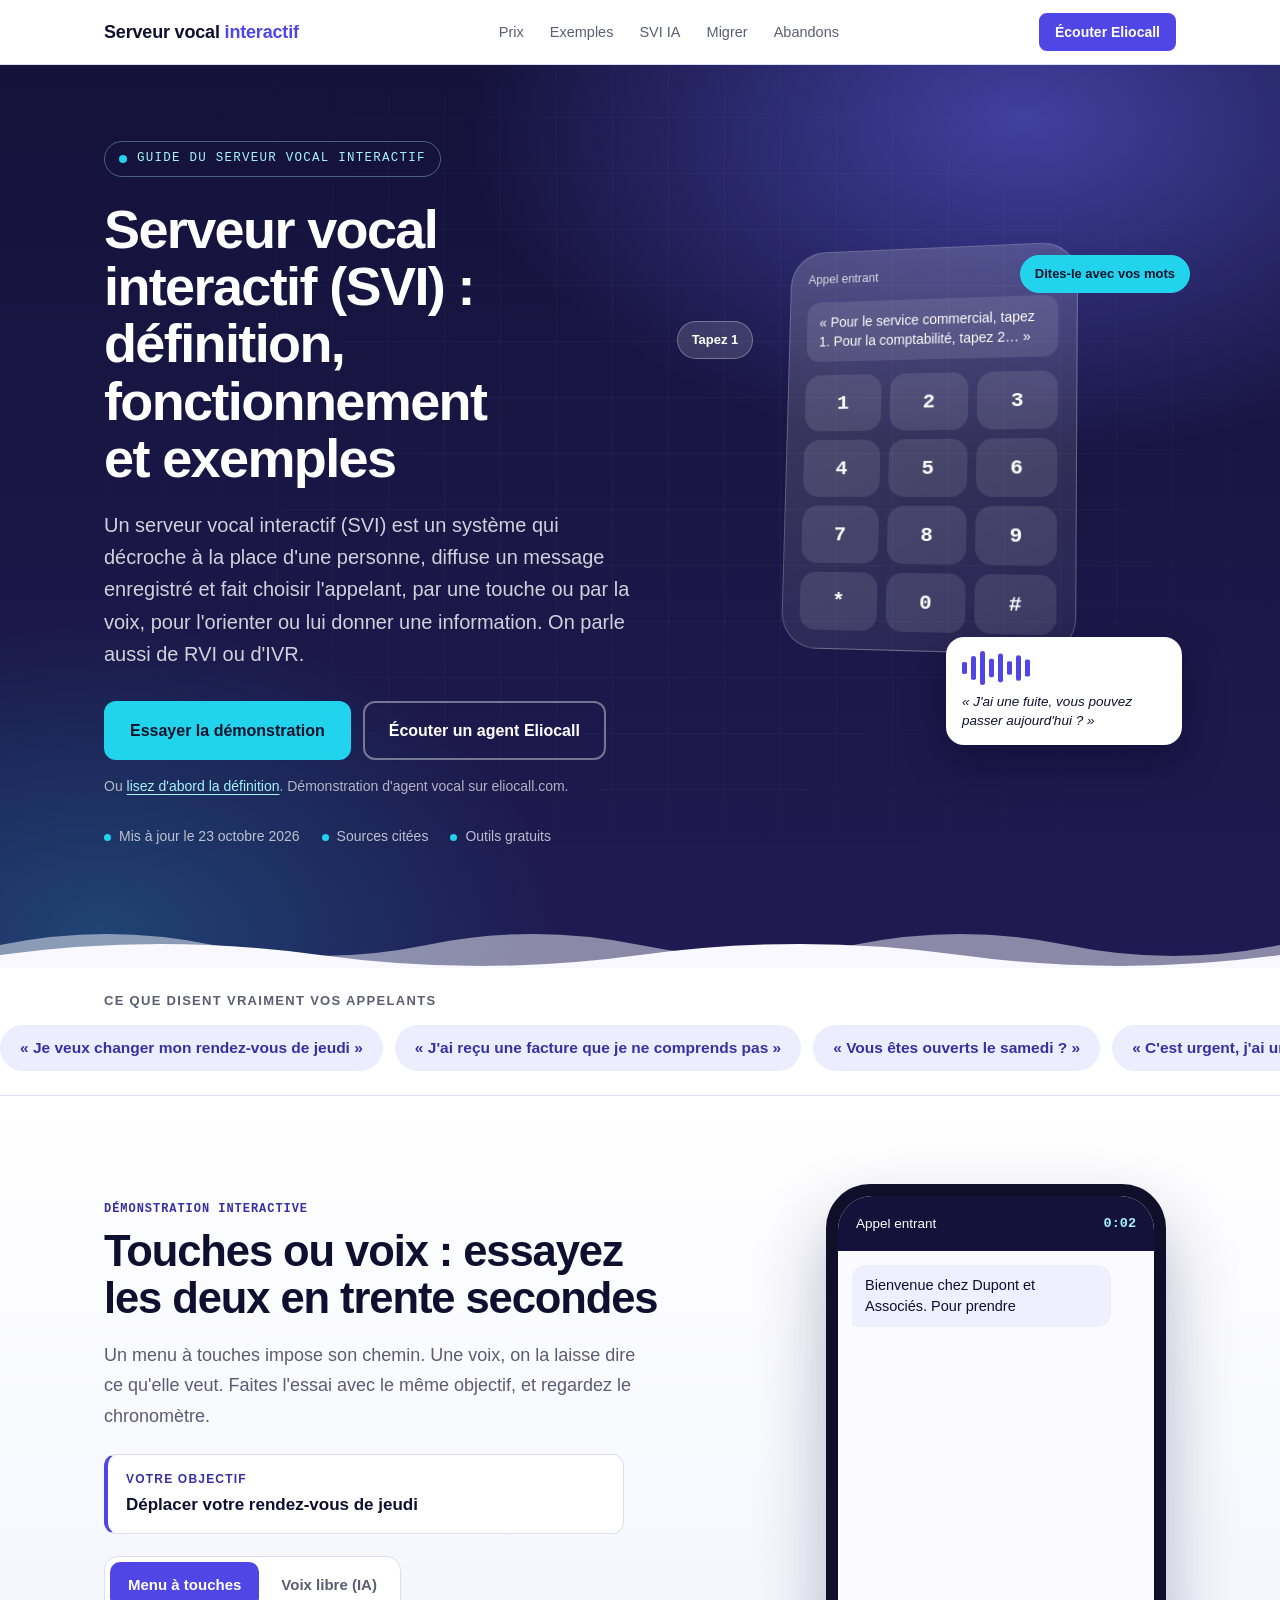
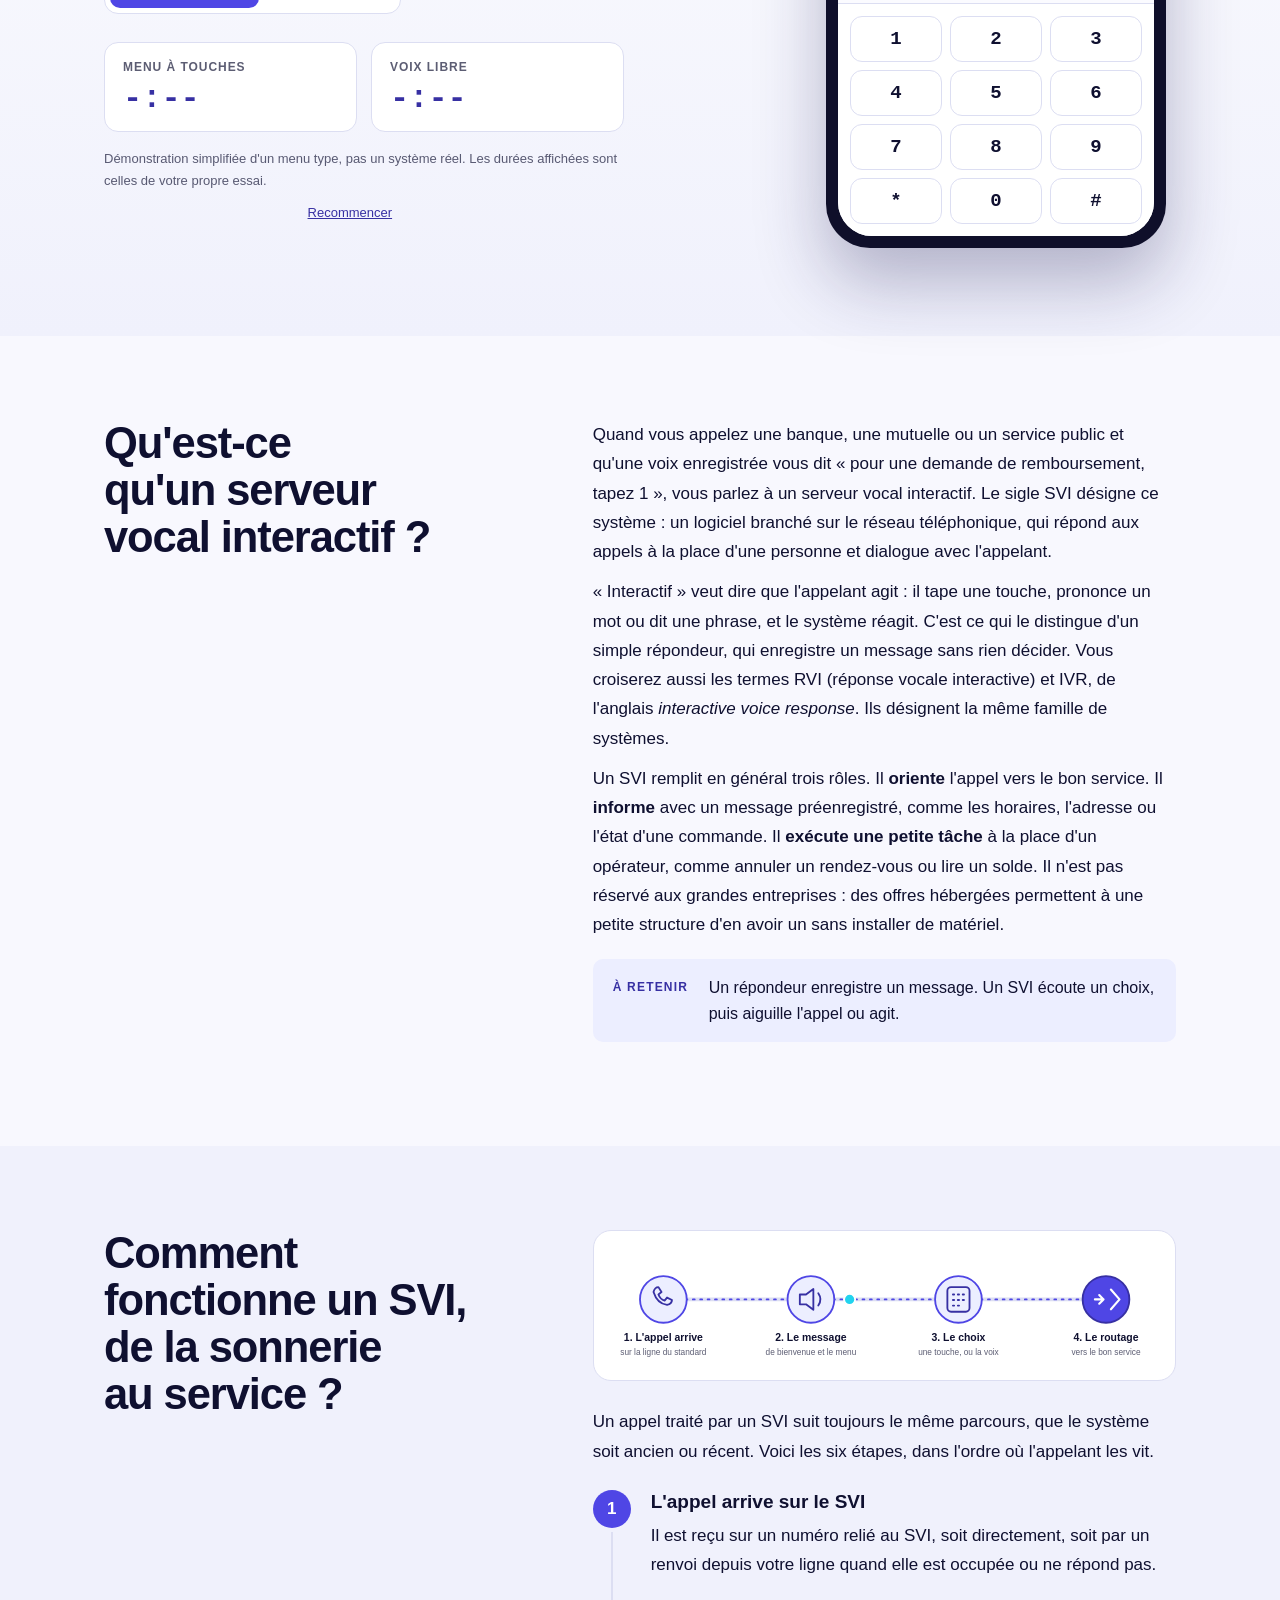
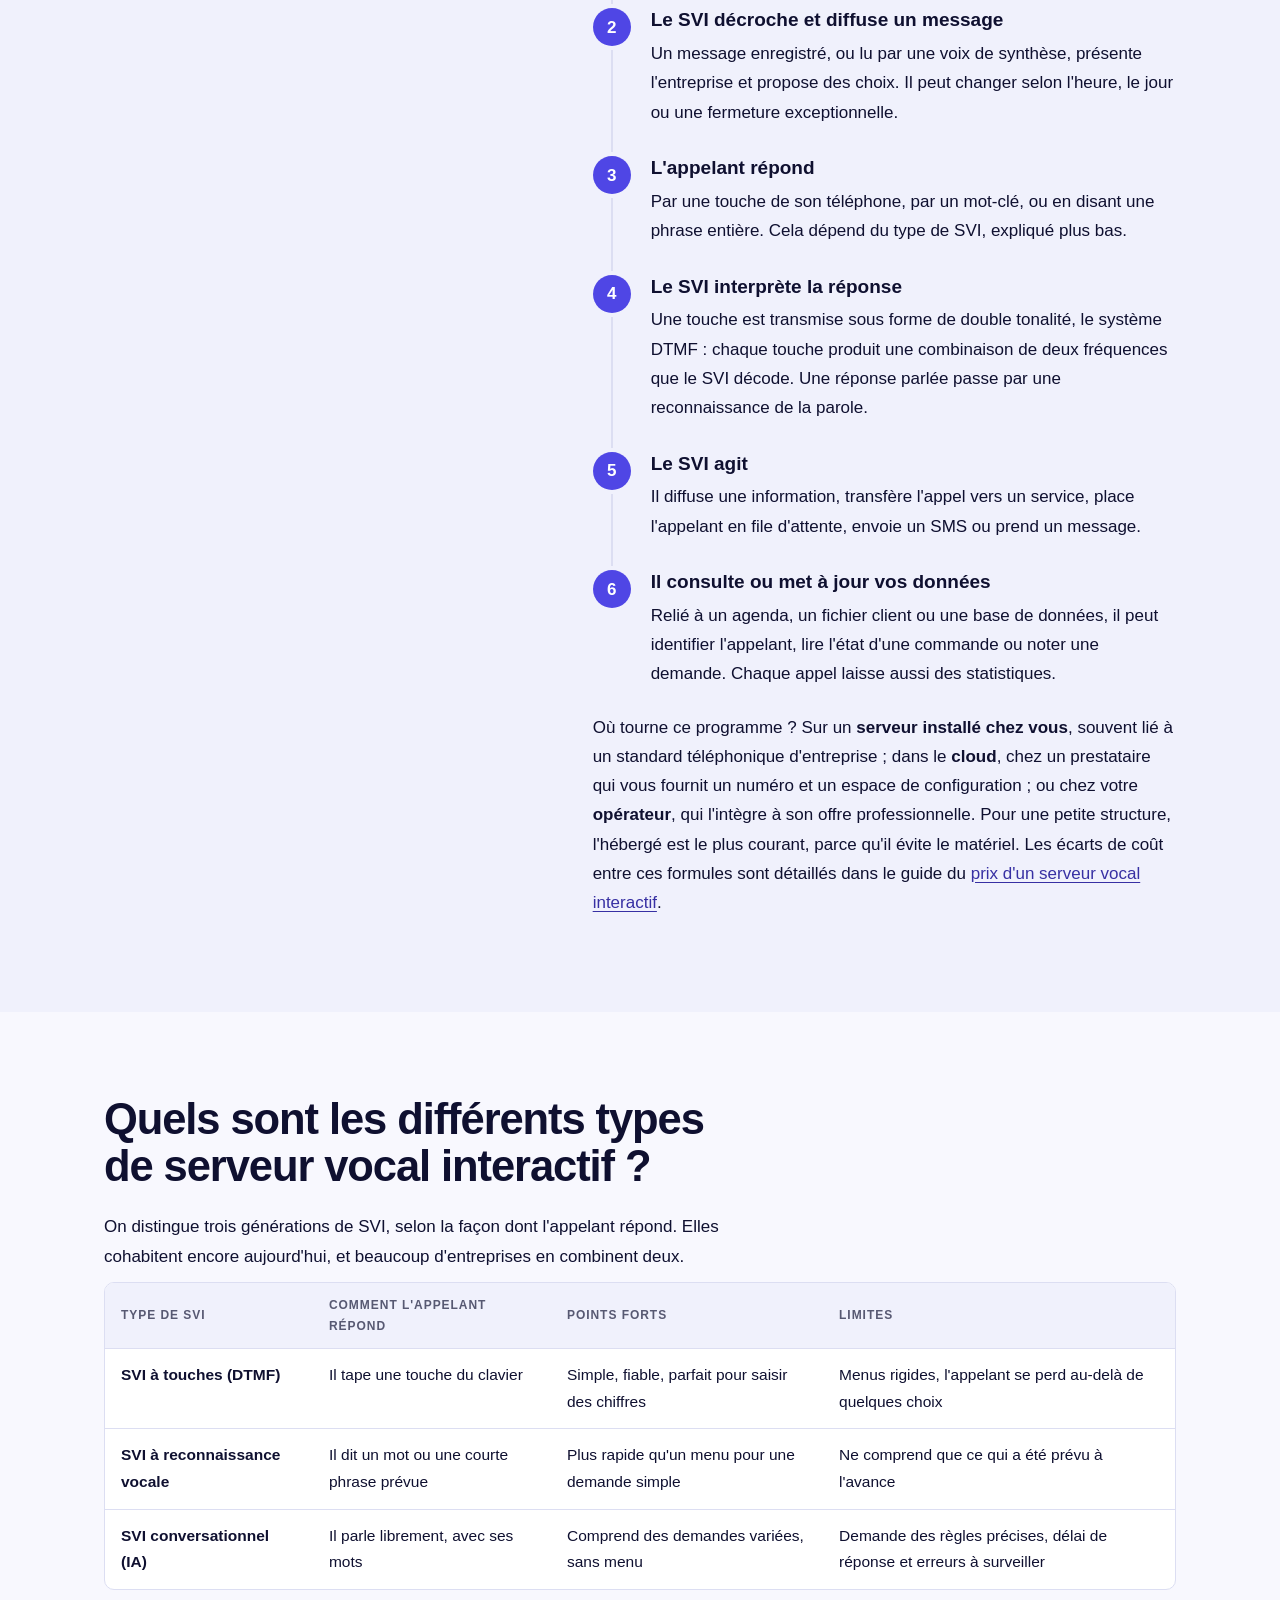
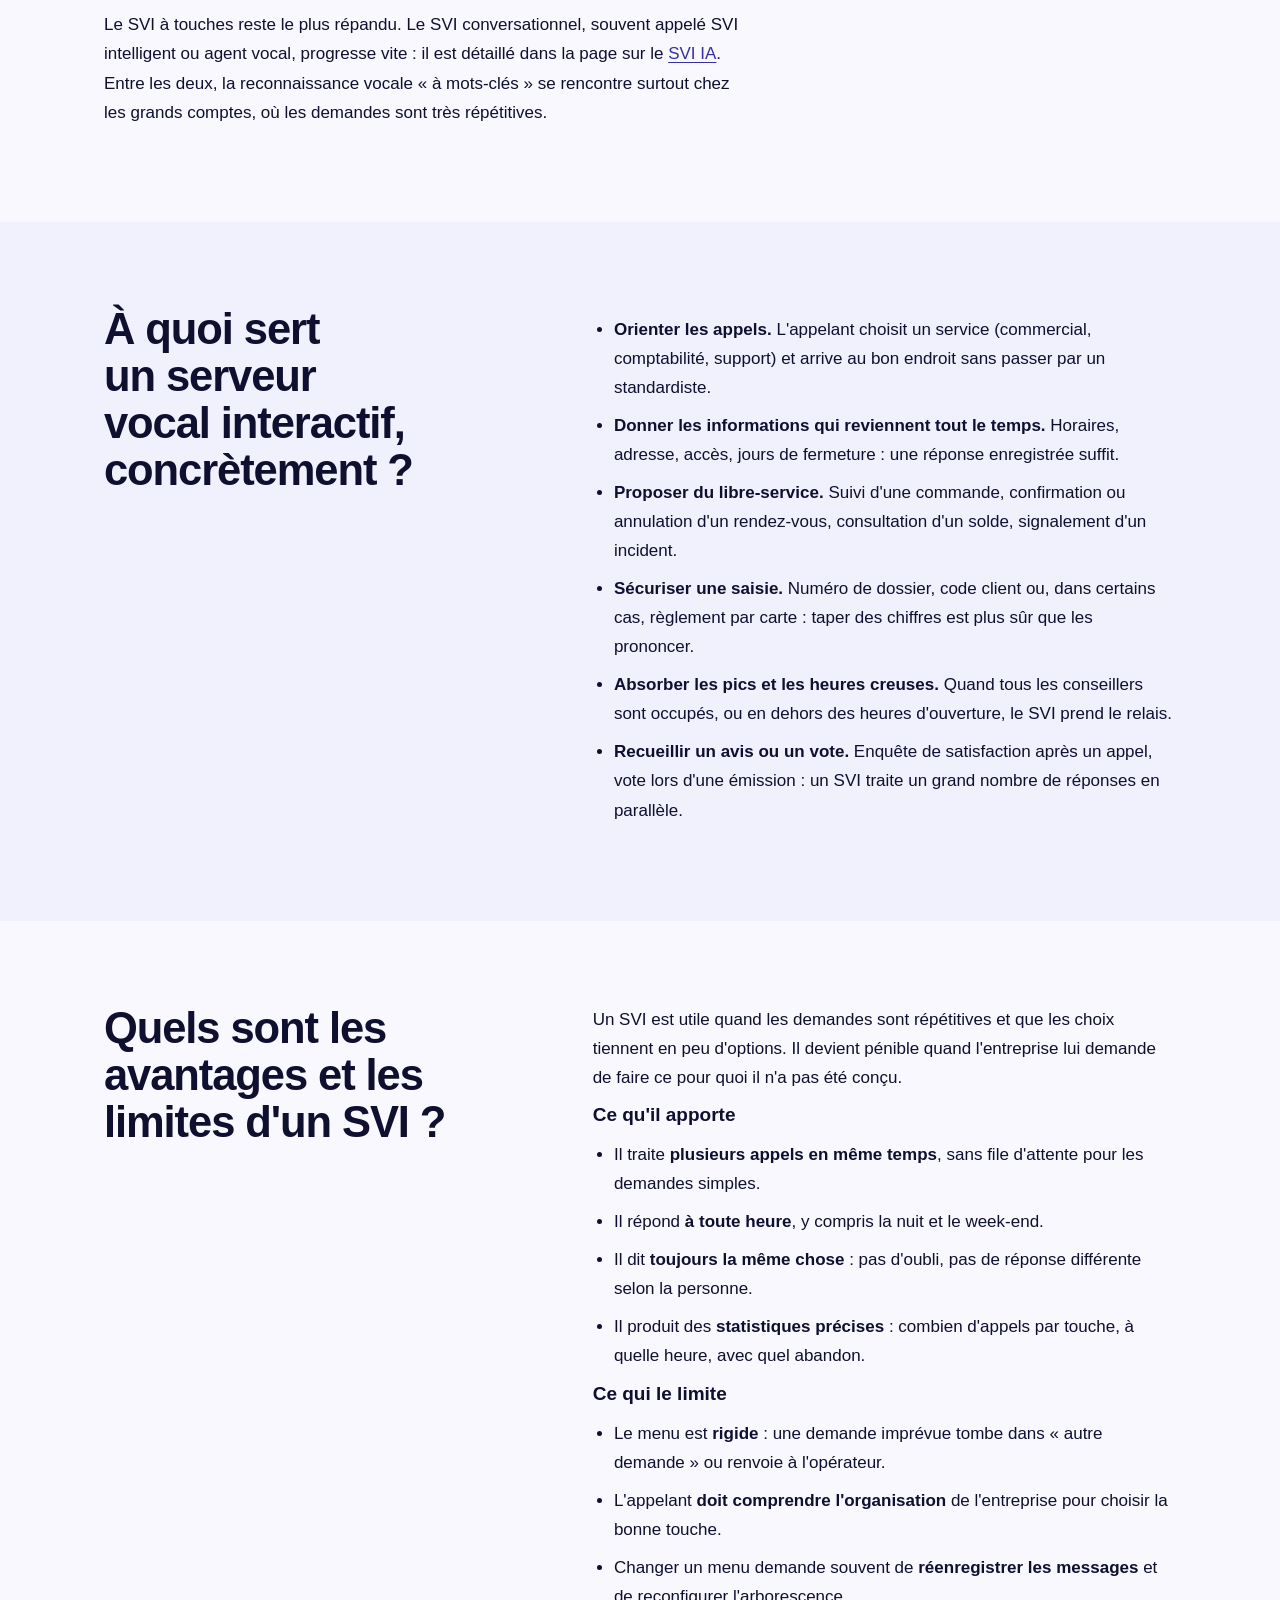
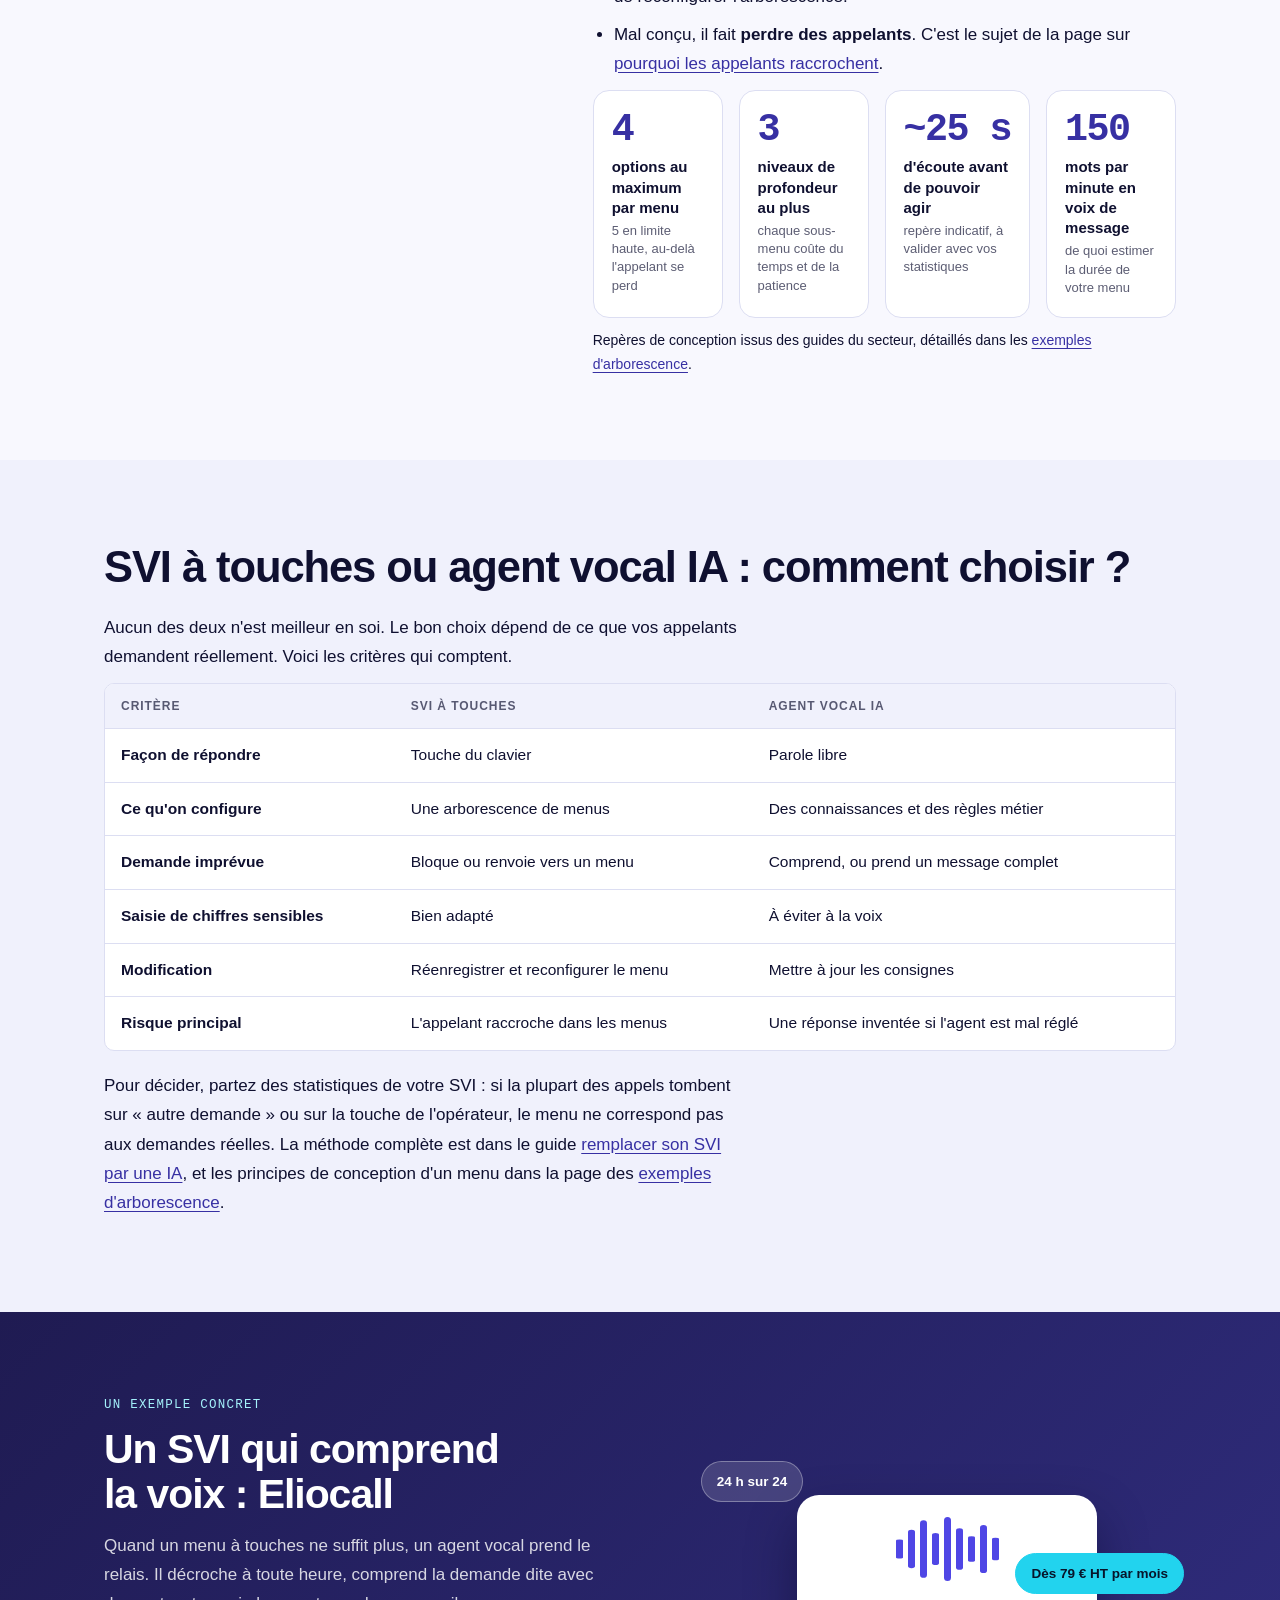
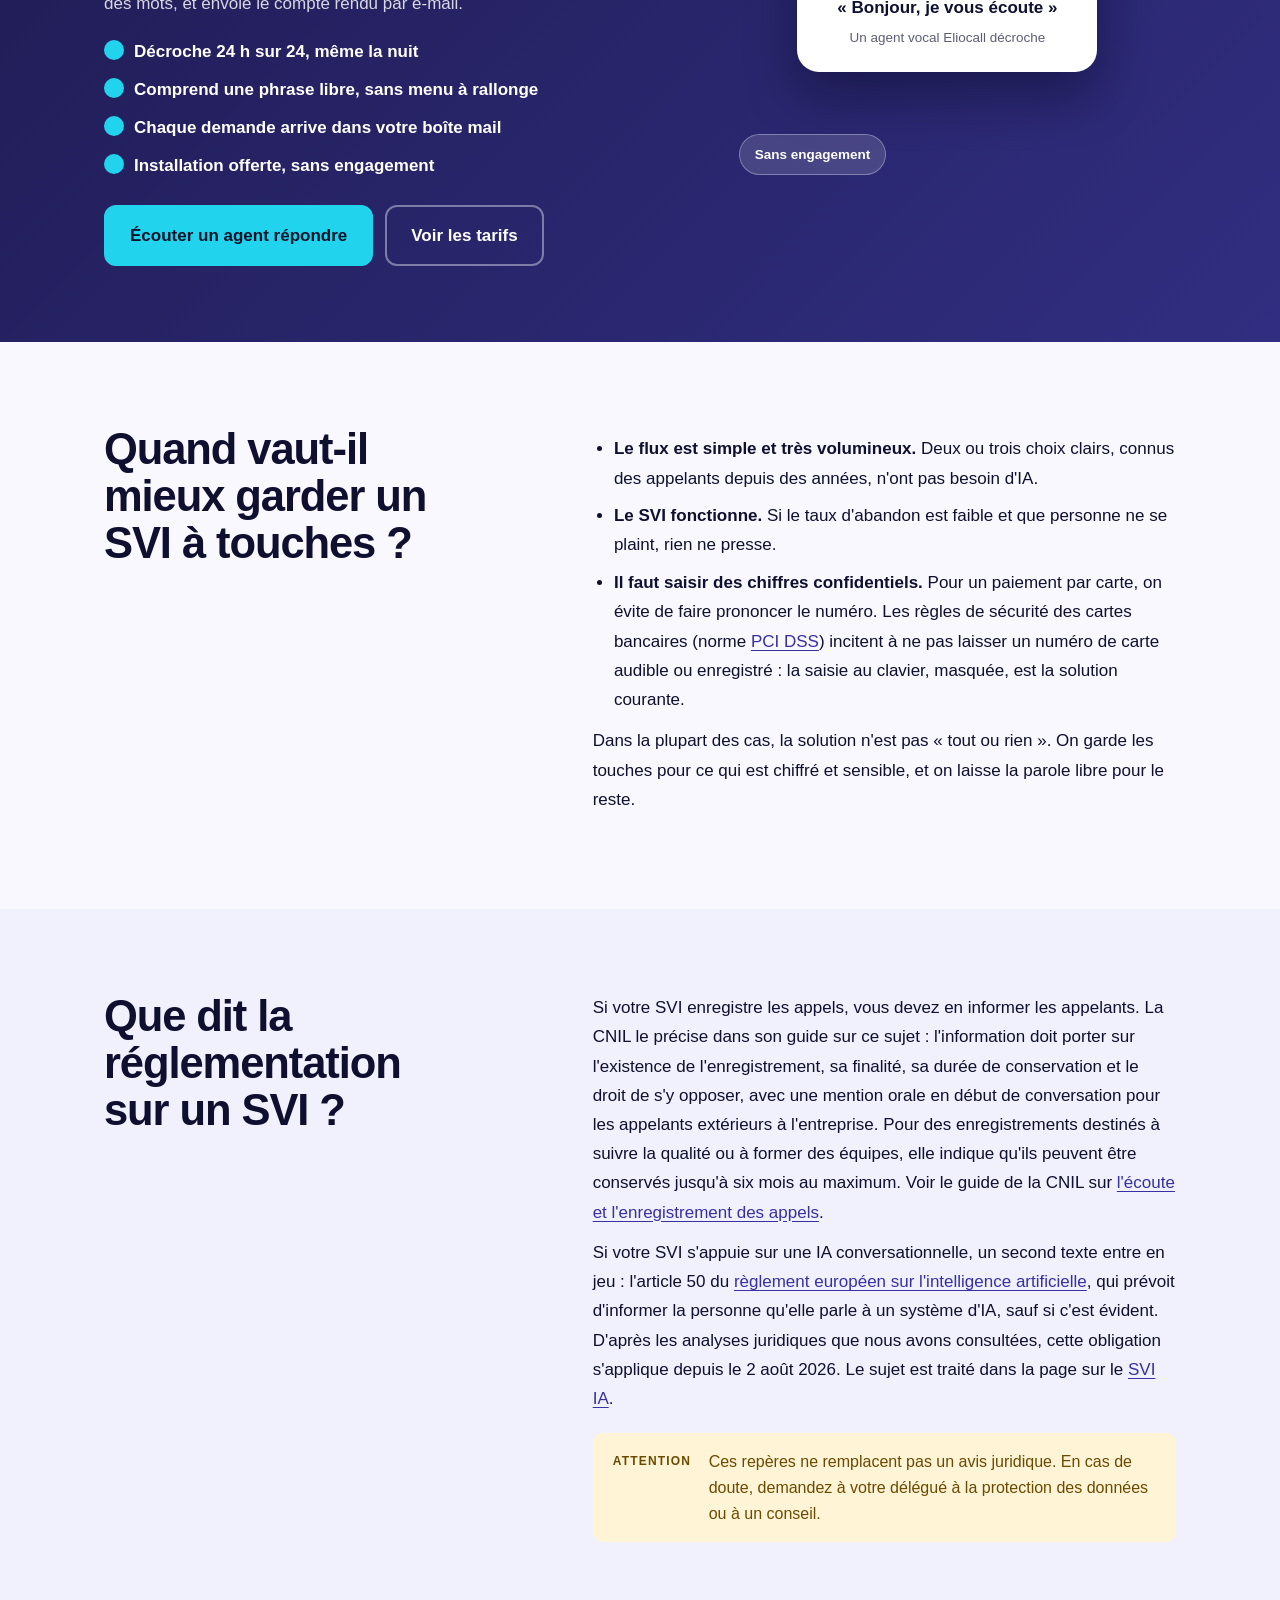
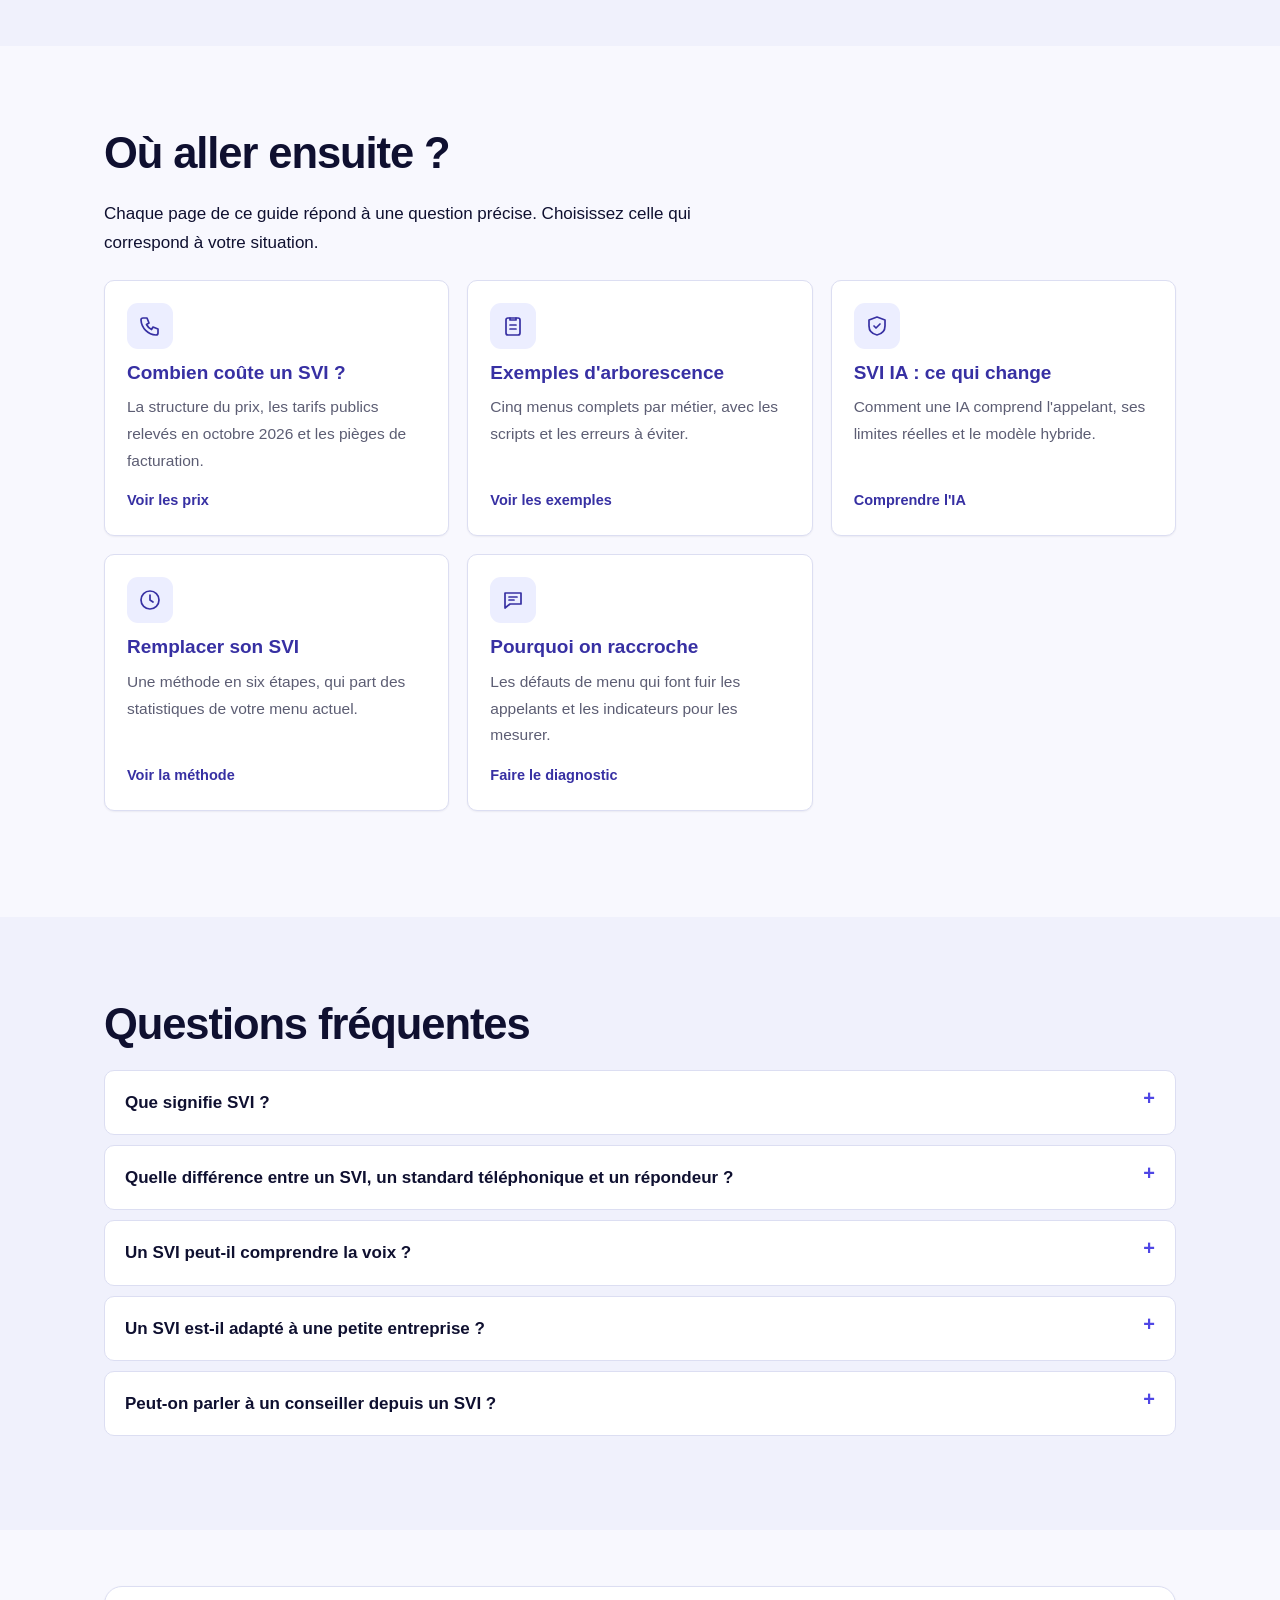
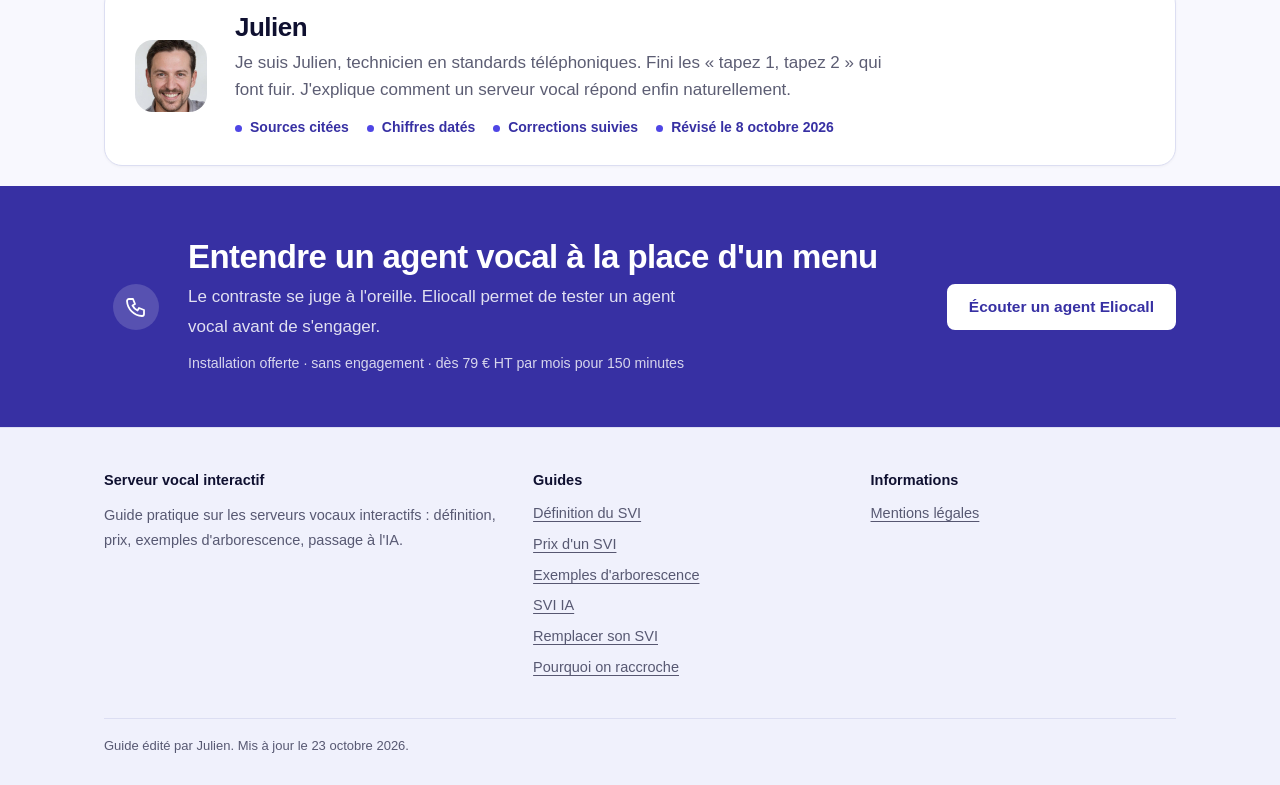
==== commit dcd25c0b: "Auto-update date 23 octobre 2026" ====
--- a/index.html
+++ b/index.html
@@ -26,7 +26,7 @@
 
 <meta http-equiv="Content-Security-Policy" content="default-src 'self'; script-src 'self' 'unsafe-inline'; style-src 'self' 'unsafe-inline'; img-src 'self' data:; base-uri 'self'; form-action 'none'">
 <meta name="referrer" content="strict-origin-when-cross-origin">
-<script type="application/ld+json">{"@context": "https://schema.org", "@graph": [{"@type": "BreadcrumbList", "itemListElement": [{"@type": "ListItem", "position": 1, "name": "Accueil", "item": "https://serveur-vocal-interactif.fr/"}]}, {"@type": "Article", "headline": "Serveur vocal interactif (SVI) : définition, fonctionnement et exemples", "description": "Un serveur vocal interactif (SVI) accueille les appels avec un menu vocal et les oriente. Définition, fonctionnement, types, avantages, limites et exemples.", "inLanguage": "fr-FR", "datePublished": "2026-10-05", "dateModified": "2026-10-22", "mainEntityOfPage": "https://serveur-vocal-interactif.fr/", "author": {"@type": "Organization", "name": "Serveur vocal interactif", "url": "https://serveur-vocal-interactif.fr"}, "publisher": {"@type": "Organization", "name": "Serveur vocal interactif", "url": "https://serveur-vocal-interactif.fr"}}, {"@type": "FAQPage", "mainEntity": [{"@type": "Question", "name": "Que signifie SVI ?", "acceptedAnswer": {"@type": "Answer", "text": "SVI veut dire serveur vocal interactif. Le même système s'appelle aussi réponse vocale interactive (RVI) ou, en anglais, IVR pour interactive voice response."}}, {"@type": "Question", "name": "Quelle différence entre un SVI, un standard téléphonique et un répondeur ?", "acceptedAnswer": {"@type": "Answer", "text": "Le standard téléphonique achemine les appels vers des postes. Le répondeur enregistre un message sans réagir. Le SVI dialogue avec l'appelant, par touches ou par la voix, puis aiguille l'appel ou exécute une action. Un SVI est souvent branché sur un standard."}}, {"@type": "Question", "name": "Un SVI peut-il comprendre la voix ?", "acceptedAnswer": {"@type": "Answer", "text": "Oui, s'il est équipé d'une reconnaissance vocale. Un SVI à touches ne réagit qu'au clavier. Un SVI à reconnaissance vocale comprend des mots ou des phrases prévues, et un SVI conversationnel comprend des demandes libres."}}, {"@type": "Question", "name": "Un SVI est-il adapté à une petite entreprise ?", "acceptedAnswer": {"@type": "Answer", "text": "Oui, quand les demandes sont répétitives et qu'on peut les classer en trois ou quatre choix. Des offres hébergées évitent tout matériel. Si les demandes sont très variées, une solution conversationnelle ou un simple message avec rappel peut mieux convenir."}}, {"@type": "Question", "name": "Peut-on parler à un conseiller depuis un SVI ?", "acceptedAnswer": {"@type": "Answer", "text": "C'est même recommandé. On prévoit en général une touche ou une attente en ligne pour joindre une personne, au moins aux heures d'ouverture. Sans cette sortie, un appelant dont le cas n'est pas prévu raccroche."}}]}, {"@type": "WebSite", "@id": "https://serveur-vocal-interactif.fr/#site", "name": "Serveur vocal interactif", "url": "https://serveur-vocal-interactif.fr/", "inLanguage": "fr-FR"}, {"@type": "Organization", "@id": "https://serveur-vocal-interactif.fr/#org", "name": "Serveur vocal interactif", "url": "https://serveur-vocal-interactif.fr/", "logo": {"@type": "ImageObject", "url": "https://serveur-vocal-interactif.fr/icon-192.png", "width": 192, "height": 192}}]}</script>
+<script type="application/ld+json">{"@context": "https://schema.org", "@graph": [{"@type": "BreadcrumbList", "itemListElement": [{"@type": "ListItem", "position": 1, "name": "Accueil", "item": "https://serveur-vocal-interactif.fr/"}]}, {"@type": "Article", "headline": "Serveur vocal interactif (SVI) : définition, fonctionnement et exemples", "description": "Un serveur vocal interactif (SVI) accueille les appels avec un menu vocal et les oriente. Définition, fonctionnement, types, avantages, limites et exemples.", "inLanguage": "fr-FR", "datePublished": "2026-10-05", "dateModified": "2026-10-23", "mainEntityOfPage": "https://serveur-vocal-interactif.fr/", "author": {"@type": "Organization", "name": "Serveur vocal interactif", "url": "https://serveur-vocal-interactif.fr"}, "publisher": {"@type": "Organization", "name": "Serveur vocal interactif", "url": "https://serveur-vocal-interactif.fr"}}, {"@type": "FAQPage", "mainEntity": [{"@type": "Question", "name": "Que signifie SVI ?", "acceptedAnswer": {"@type": "Answer", "text": "SVI veut dire serveur vocal interactif. Le même système s'appelle aussi réponse vocale interactive (RVI) ou, en anglais, IVR pour interactive voice response."}}, {"@type": "Question", "name": "Quelle différence entre un SVI, un standard téléphonique et un répondeur ?", "acceptedAnswer": {"@type": "Answer", "text": "Le standard téléphonique achemine les appels vers des postes. Le répondeur enregistre un message sans réagir. Le SVI dialogue avec l'appelant, par touches ou par la voix, puis aiguille l'appel ou exécute une action. Un SVI est souvent branché sur un standard."}}, {"@type": "Question", "name": "Un SVI peut-il comprendre la voix ?", "acceptedAnswer": {"@type": "Answer", "text": "Oui, s'il est équipé d'une reconnaissance vocale. Un SVI à touches ne réagit qu'au clavier. Un SVI à reconnaissance vocale comprend des mots ou des phrases prévues, et un SVI conversationnel comprend des demandes libres."}}, {"@type": "Question", "name": "Un SVI est-il adapté à une petite entreprise ?", "acceptedAnswer": {"@type": "Answer", "text": "Oui, quand les demandes sont répétitives et qu'on peut les classer en trois ou quatre choix. Des offres hébergées évitent tout matériel. Si les demandes sont très variées, une solution conversationnelle ou un simple message avec rappel peut mieux convenir."}}, {"@type": "Question", "name": "Peut-on parler à un conseiller depuis un SVI ?", "acceptedAnswer": {"@type": "Answer", "text": "C'est même recommandé. On prévoit en général une touche ou une attente en ligne pour joindre une personne, au moins aux heures d'ouverture. Sans cette sortie, un appelant dont le cas n'est pas prévu raccroche."}}]}, {"@type": "WebSite", "@id": "https://serveur-vocal-interactif.fr/#site", "name": "Serveur vocal interactif", "url": "https://serveur-vocal-interactif.fr/", "inLanguage": "fr-FR"}, {"@type": "Organization", "@id": "https://serveur-vocal-interactif.fr/#org", "name": "Serveur vocal interactif", "url": "https://serveur-vocal-interactif.fr/", "logo": {"@type": "ImageObject", "url": "https://serveur-vocal-interactif.fr/icon-192.png", "width": 192, "height": 192}}]}</script>
 <link rel="stylesheet" href="/style.css">
 <script>(function(){var d=document.documentElement;if(window.matchMedia&&matchMedia("(prefers-reduced-motion: reduce)").matches)return;d.classList.add("s-js");setTimeout(function(){if(!window.__rvok)d.classList.add("s-show")},3500)})();</script>
 </head>
@@ -35,7 +35,7 @@
 <div class="s-rdp" id="rdp" aria-hidden="true"><i></i></div>
 <header class="s-top"><div class="s-wrap"><a class="s-brand" href="/">Serveur vocal <span>interactif</span></a><nav class="s-nav" aria-label="Navigation"><a href="/prix-serveur-vocal-interactif/">Prix</a><a href="/arborescence-svi-exemples/">Exemples</a><a href="/svi-ia-agent-vocal/">SVI IA</a><a href="/remplacer-son-svi/">Migrer</a><a href="/pourquoi-les-appelants-raccrochent/">Abandons</a></nav><a class="s-btn s-small" href="https://eliocall.com/?utm_source=serveur-vocal-interactif&amp;utm_medium=guide&amp;utm_campaign=header" rel="nofollow sponsored noopener">Écouter Eliocall</a></div></header>
 <main id="contenu">
-<section class="s-lh" data-ap><div class="s-lgw" aria-hidden="true"><div class="s-lgrid"></div></div><div class="s-wrap"><div><div class="s-lk"><i></i>Guide du serveur vocal interactif</div><h1>Serveur vocal interactif (SVI)&nbsp;: définition, fonctionnement et exemples</h1><p class="s-ll">Un serveur vocal interactif (SVI) est un système qui décroche à la place d'une personne, diffuse un message enregistré et fait choisir l'appelant, par une touche ou par la voix, pour l'orienter ou lui donner une information. On parle aussi de RVI ou d'IVR.</p><div class="s-lacts"><a class="s-lb1" href="#demo">Essayer la démonstration</a><a class="s-lb2" href="https://eliocall.com/?utm_source=serveur-vocal-interactif&amp;utm_medium=guide&amp;utm_campaign=hero-ecouter#hero-form" rel="nofollow sponsored noopener">Écouter un agent Eliocall</a></div><p class="s-lsub">Ou <a href="#qu-est-ce-qu-un-serveur-vocal-interactif">lisez d'abord la définition</a>. Démonstration d'agent vocal sur eliocall.com.</p><div class="s-ltr"><span>Mis à jour le 22 octobre 2026</span><span>Sources citées</span><span>Outils gratuits</span></div></div><div class="s-lart" aria-hidden="true" id="lart"><div class="s-lphone" id="lphone"><div class="s-ltop"><span>Appel entrant</span><b>00:12</b></div><div class="s-lsay">«&nbsp;Pour le service commercial, tapez 1. Pour la comptabilité, tapez 2…&nbsp;»</div><div class="s-lkeys"><span>1</span><span>2</span><span>3</span><span>4</span><span>5</span><span>6</span><span>7</span><span>8</span><span>9</span><span>*</span><span>0</span><span>#</span></div></div><div class="s-lchip s-lc1">Tapez 1</div><div class="s-lchip s-lc2">Dites-le avec vos mots</div><div class="s-lvc"><div class="s-lw"><i></i><i></i><i></i><i></i><i></i><i></i><i></i><i></i></div><span>«&nbsp;J'ai une fuite, vous pouvez passer aujourd'hui&nbsp;?&nbsp;»</span></div></div></div><div class="s-lwave" aria-hidden="true"><svg viewBox="0 0 2880 54" preserveAspectRatio="none"><path d="M0 30 Q120 8 240 30 T480 30 T720 30 T960 30 T1200 30 T1440 30 T1680 30 T1920 30 T2160 30 T2400 30 T2640 30 T2880 30 V54 H0Z" fill="var(--bg)" opacity=".5"/><path d="M0 40 Q180 18 360 40 T720 40 T1080 40 T1440 40 T1800 40 T2160 40 T2520 40 T2880 40 V54 H0Z" fill="var(--bg)"/></svg></div></section><script>(function(){var a=document.getElementById("lart"),p=document.getElementById("lphone");if(!a||!p)return;if(!(window.matchMedia&&matchMedia("(pointer: fine)").matches)||(window.matchMedia&&matchMedia("(prefers-reduced-motion: reduce)").matches))return;var tk=false,x=0,y=0;a.addEventListener("pointermove",function(e){var r=a.getBoundingClientRect();x=(e.clientX-r.left)/r.width-.5;y=(e.clientY-r.top)/r.height-.5;if(!tk){tk=true;requestAnimationFrame(function(){tk=false;p.style.setProperty("--ry",(x*18-6)+"deg");p.style.setProperty("--rx",(5-y*14)+"deg")})}});a.addEventListener("pointerleave",function(){p.style.setProperty("--ry","-11deg");p.style.setProperty("--rx","5deg")})})();</script>
+<section class="s-lh" data-ap><div class="s-lgw" aria-hidden="true"><div class="s-lgrid"></div></div><div class="s-wrap"><div><div class="s-lk"><i></i>Guide du serveur vocal interactif</div><h1>Serveur vocal interactif (SVI)&nbsp;: définition, fonctionnement et exemples</h1><p class="s-ll">Un serveur vocal interactif (SVI) est un système qui décroche à la place d'une personne, diffuse un message enregistré et fait choisir l'appelant, par une touche ou par la voix, pour l'orienter ou lui donner une information. On parle aussi de RVI ou d'IVR.</p><div class="s-lacts"><a class="s-lb1" href="#demo">Essayer la démonstration</a><a class="s-lb2" href="https://eliocall.com/?utm_source=serveur-vocal-interactif&amp;utm_medium=guide&amp;utm_campaign=hero-ecouter#hero-form" rel="nofollow sponsored noopener">Écouter un agent Eliocall</a></div><p class="s-lsub">Ou <a href="#qu-est-ce-qu-un-serveur-vocal-interactif">lisez d'abord la définition</a>. Démonstration d'agent vocal sur eliocall.com.</p><div class="s-ltr"><span>Mis à jour le 23 octobre 2026</span><span>Sources citées</span><span>Outils gratuits</span></div></div><div class="s-lart" aria-hidden="true" id="lart"><div class="s-lphone" id="lphone"><div class="s-ltop"><span>Appel entrant</span><b>00:12</b></div><div class="s-lsay">«&nbsp;Pour le service commercial, tapez 1. Pour la comptabilité, tapez 2…&nbsp;»</div><div class="s-lkeys"><span>1</span><span>2</span><span>3</span><span>4</span><span>5</span><span>6</span><span>7</span><span>8</span><span>9</span><span>*</span><span>0</span><span>#</span></div></div><div class="s-lchip s-lc1">Tapez 1</div><div class="s-lchip s-lc2">Dites-le avec vos mots</div><div class="s-lvc"><div class="s-lw"><i></i><i></i><i></i><i></i><i></i><i></i><i></i><i></i></div><span>«&nbsp;J'ai une fuite, vous pouvez passer aujourd'hui&nbsp;?&nbsp;»</span></div></div></div><div class="s-lwave" aria-hidden="true"><svg viewBox="0 0 2880 54" preserveAspectRatio="none"><path d="M0 30 Q120 8 240 30 T480 30 T720 30 T960 30 T1200 30 T1440 30 T1680 30 T1920 30 T2160 30 T2400 30 T2640 30 T2880 30 V54 H0Z" fill="var(--bg)" opacity=".5"/><path d="M0 40 Q180 18 360 40 T720 40 T1080 40 T1440 40 T1800 40 T2160 40 T2520 40 T2880 40 V54 H0Z" fill="var(--bg)"/></svg></div></section><script>(function(){var a=document.getElementById("lart"),p=document.getElementById("lphone");if(!a||!p)return;if(!(window.matchMedia&&matchMedia("(pointer: fine)").matches)||(window.matchMedia&&matchMedia("(prefers-reduced-motion: reduce)").matches))return;var tk=false,x=0,y=0;a.addEventListener("pointermove",function(e){var r=a.getBoundingClientRect();x=(e.clientX-r.left)/r.width-.5;y=(e.clientY-r.top)/r.height-.5;if(!tk){tk=true;requestAnimationFrame(function(){tk=false;p.style.setProperty("--ry",(x*18-6)+"deg");p.style.setProperty("--rx",(5-y*14)+"deg")})}});a.addEventListener("pointerleave",function(){p.style.setProperty("--ry","-11deg");p.style.setProperty("--rx","5deg")})})();</script>
 <div class="s-lm" data-ap><p>Ce que disent vraiment vos appelants</p><div class="s-lmt"><span>«&nbsp;Je veux changer mon rendez-vous de jeudi&nbsp;»</span><span>«&nbsp;J'ai reçu une facture que je ne comprends pas&nbsp;»</span><span>«&nbsp;Vous êtes ouverts le samedi&nbsp;?&nbsp;»</span><span>«&nbsp;C'est urgent, j'ai une fuite chez moi&nbsp;»</span><span>«&nbsp;Je rappelle au sujet de mon devis&nbsp;»</span><span>«&nbsp;Où en est ma commande&nbsp;?&nbsp;»</span><span>«&nbsp;Je voudrais parler à Monsieur Martin&nbsp;»</span><span>«&nbsp;Quels papiers dois-je apporter&nbsp;?&nbsp;»</span><span>«&nbsp;Je ne trouve pas mon numéro de dossier&nbsp;»</span><span aria-hidden="true">«&nbsp;Je veux changer mon rendez-vous de jeudi&nbsp;»</span><span aria-hidden="true">«&nbsp;J'ai reçu une facture que je ne comprends pas&nbsp;»</span><span aria-hidden="true">«&nbsp;Vous êtes ouverts le samedi&nbsp;?&nbsp;»</span><span aria-hidden="true">«&nbsp;C'est urgent, j'ai une fuite chez moi&nbsp;»</span><span aria-hidden="true">«&nbsp;Je rappelle au sujet de mon devis&nbsp;»</span><span aria-hidden="true">«&nbsp;Où en est ma commande&nbsp;?&nbsp;»</span><span aria-hidden="true">«&nbsp;Je voudrais parler à Monsieur Martin&nbsp;»</span><span aria-hidden="true">«&nbsp;Quels papiers dois-je apporter&nbsp;?&nbsp;»</span><span aria-hidden="true">«&nbsp;Je ne trouve pas mon numéro de dossier&nbsp;»</span></div></div>
 <section id="demo" class="s-ld s-rv"><div class="s-wrap">
 <div>
@@ -200,7 +200,7 @@
 <section class="s-rdn" id="redaction"><div class="s-wrap"><div class="s-rdc"><img class="s-rdm" src="/auteur.jpg" alt="" width="72" height="72" loading="lazy" decoding="async"><div><h2>Julien</h2><p>Je suis Julien, technicien en standards téléphoniques. Fini les « tapez 1, tapez 2 » qui font fuir. J'explique comment un serveur vocal répond enfin naturellement.</p><ul><li>Sources citées</li><li>Chiffres datés</li><li>Corrections suivies</li><li>Révisé le 8 octobre 2026</li></ul></div></div></div></section>
 <div class="s-band"><div class="s-wrap"><div><div class="s-rg" aria-hidden="true"><span></span><span></span><span></span><b><svg viewBox="0 0 24 24" width="24" height="24" fill="none" stroke="#fff" stroke-width="1.8" stroke-linecap="round" stroke-linejoin="round"><path d="M5 4h4l2 5-2.5 1.5a11 11 0 0 0 5 5L15 13l5 2v4a2 2 0 0 1-2 2A16 16 0 0 1 3 6a2 2 0 0 1 2-2z"/></svg></b></div><div><h2>Entendre un agent vocal à la place d'un menu</h2><p>Le contraste se juge à l'oreille. Eliocall permet de tester un agent vocal avant de s'engager.</p><small style="display:block;margin-top:10px;opacity:.8">Installation offerte · sans engagement · dès 79 € HT par mois pour 150 minutes</small></div></div><a class="s-btn" href="https://eliocall.com/?utm_source=serveur-vocal-interactif&amp;utm_medium=guide&amp;utm_campaign=svi-accueil" rel="nofollow sponsored noopener">Écouter un agent Eliocall</a></div></div>
 </main>
-<footer class="s-foot"><div class="s-wrap"><div><b>Serveur vocal <span>interactif</span></b><p>Guide pratique sur les serveurs vocaux interactifs&nbsp;: définition, prix, exemples d'arborescence, passage à l'IA.</p></div><div><b>Guides</b><ul><li><a href="/">Définition du SVI</a></li><li><a href="/prix-serveur-vocal-interactif/">Prix d'un SVI</a></li><li><a href="/arborescence-svi-exemples/">Exemples d'arborescence</a></li><li><a href="/svi-ia-agent-vocal/">SVI IA</a></li><li><a href="/remplacer-son-svi/">Remplacer son SVI</a></li><li><a href="/pourquoi-les-appelants-raccrochent/">Pourquoi on raccroche</a></li></ul></div><div><b>Informations</b><ul><li><a href="/mentions-legales/">Mentions légales</a></li></ul></div><div class="s-small">Guide édité par Julien. Mis à jour le 22 octobre 2026.</div></div></footer>
+<footer class="s-foot"><div class="s-wrap"><div><b>Serveur vocal <span>interactif</span></b><p>Guide pratique sur les serveurs vocaux interactifs&nbsp;: définition, prix, exemples d'arborescence, passage à l'IA.</p></div><div><b>Guides</b><ul><li><a href="/">Définition du SVI</a></li><li><a href="/prix-serveur-vocal-interactif/">Prix d'un SVI</a></li><li><a href="/arborescence-svi-exemples/">Exemples d'arborescence</a></li><li><a href="/svi-ia-agent-vocal/">SVI IA</a></li><li><a href="/remplacer-son-svi/">Remplacer son SVI</a></li><li><a href="/pourquoi-les-appelants-raccrochent/">Pourquoi on raccroche</a></li></ul></div><div><b>Informations</b><ul><li><a href="/mentions-legales/">Mentions légales</a></li></ul></div><div class="s-small">Guide édité par Julien. Mis à jour le 23 octobre 2026.</div></div></footer>
 <script>(function(){var P="s-",d=document;if(window.matchMedia&&matchMedia("(prefers-reduced-motion: reduce)").matches)return;window.__rvok=1;
 var rd=d.getElementById("rdp"),bar=rd&&rd.firstElementChild,top=d.querySelector("."+P+"top"),tk=false;
 function onS(){tk=false;var h=d.documentElement,max=h.scrollHeight-h.clientHeight,y=window.pageYOffset||h.scrollTop;if(bar&&max>0)bar.style.transform="scaleX("+Math.min(1,y/max)+")";if(top){if(y>8)top.classList.add(P+"sc");else top.classList.remove(P+"sc")}}
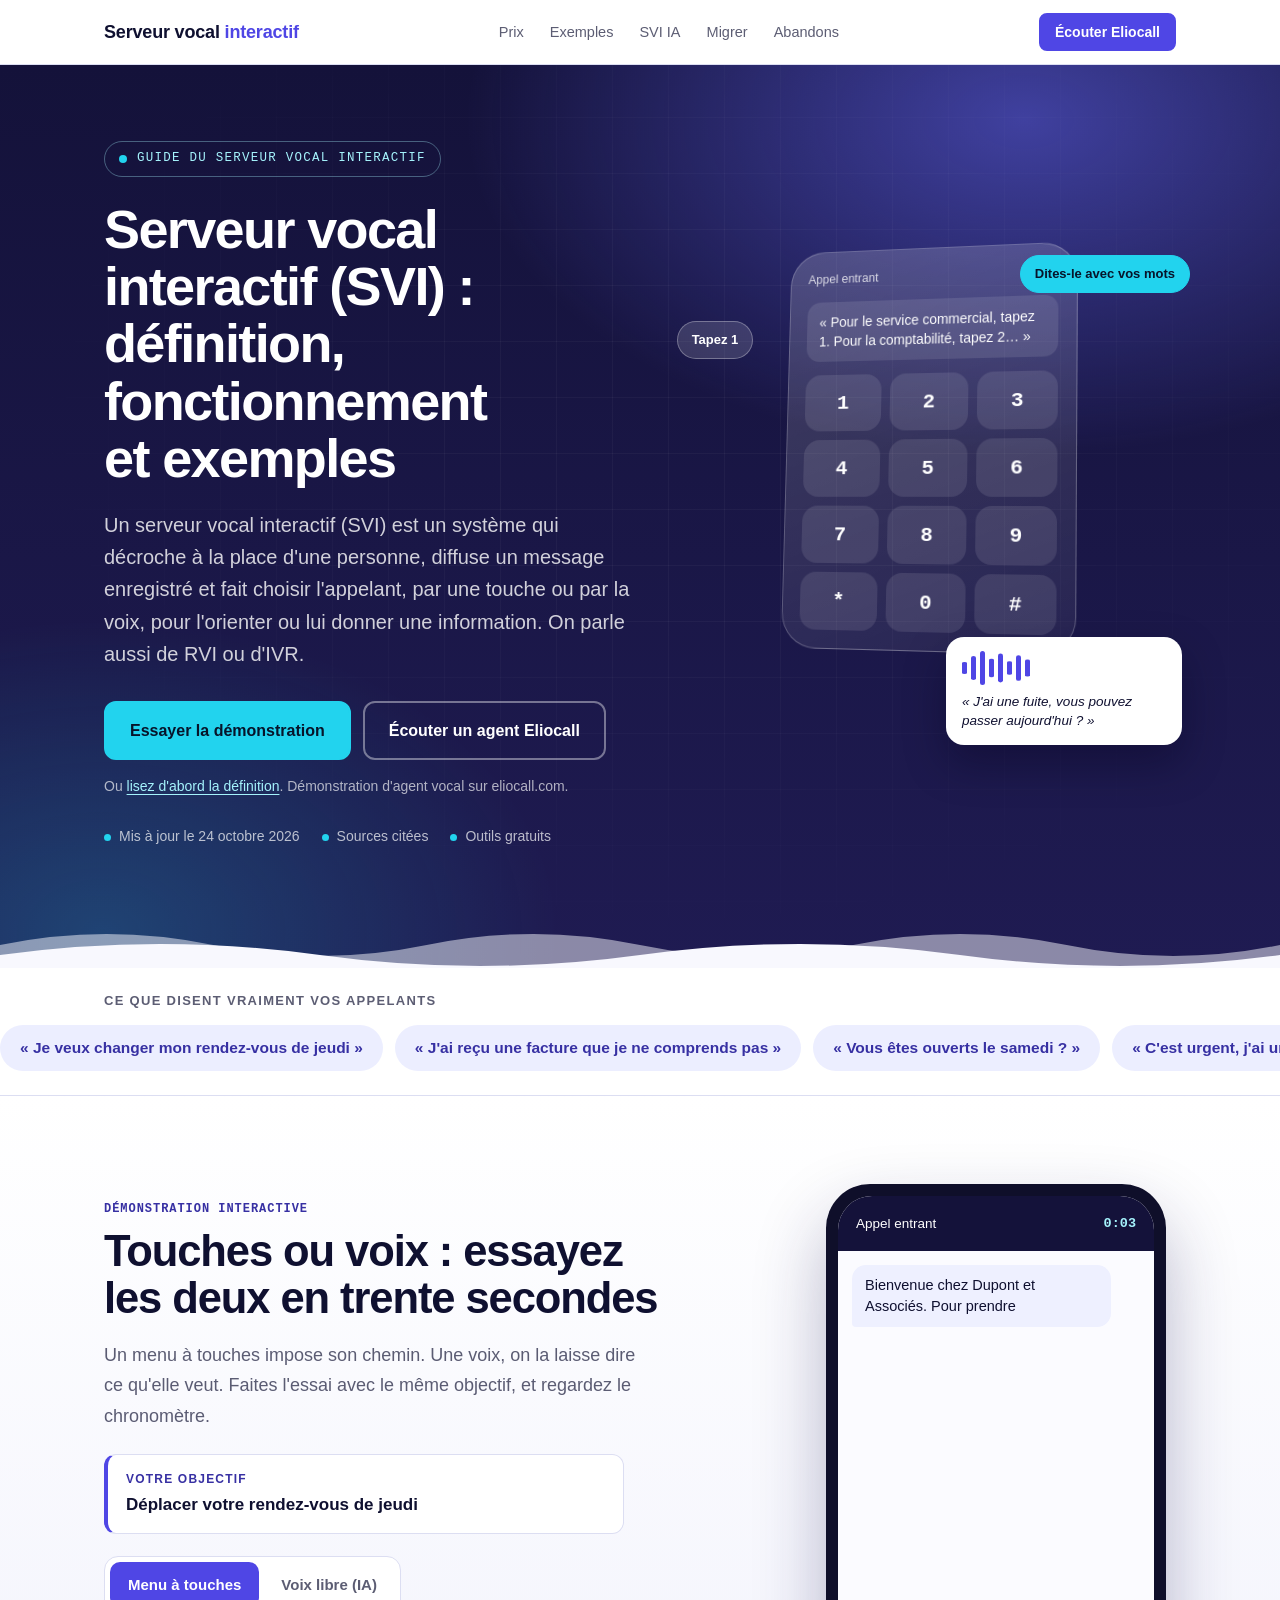
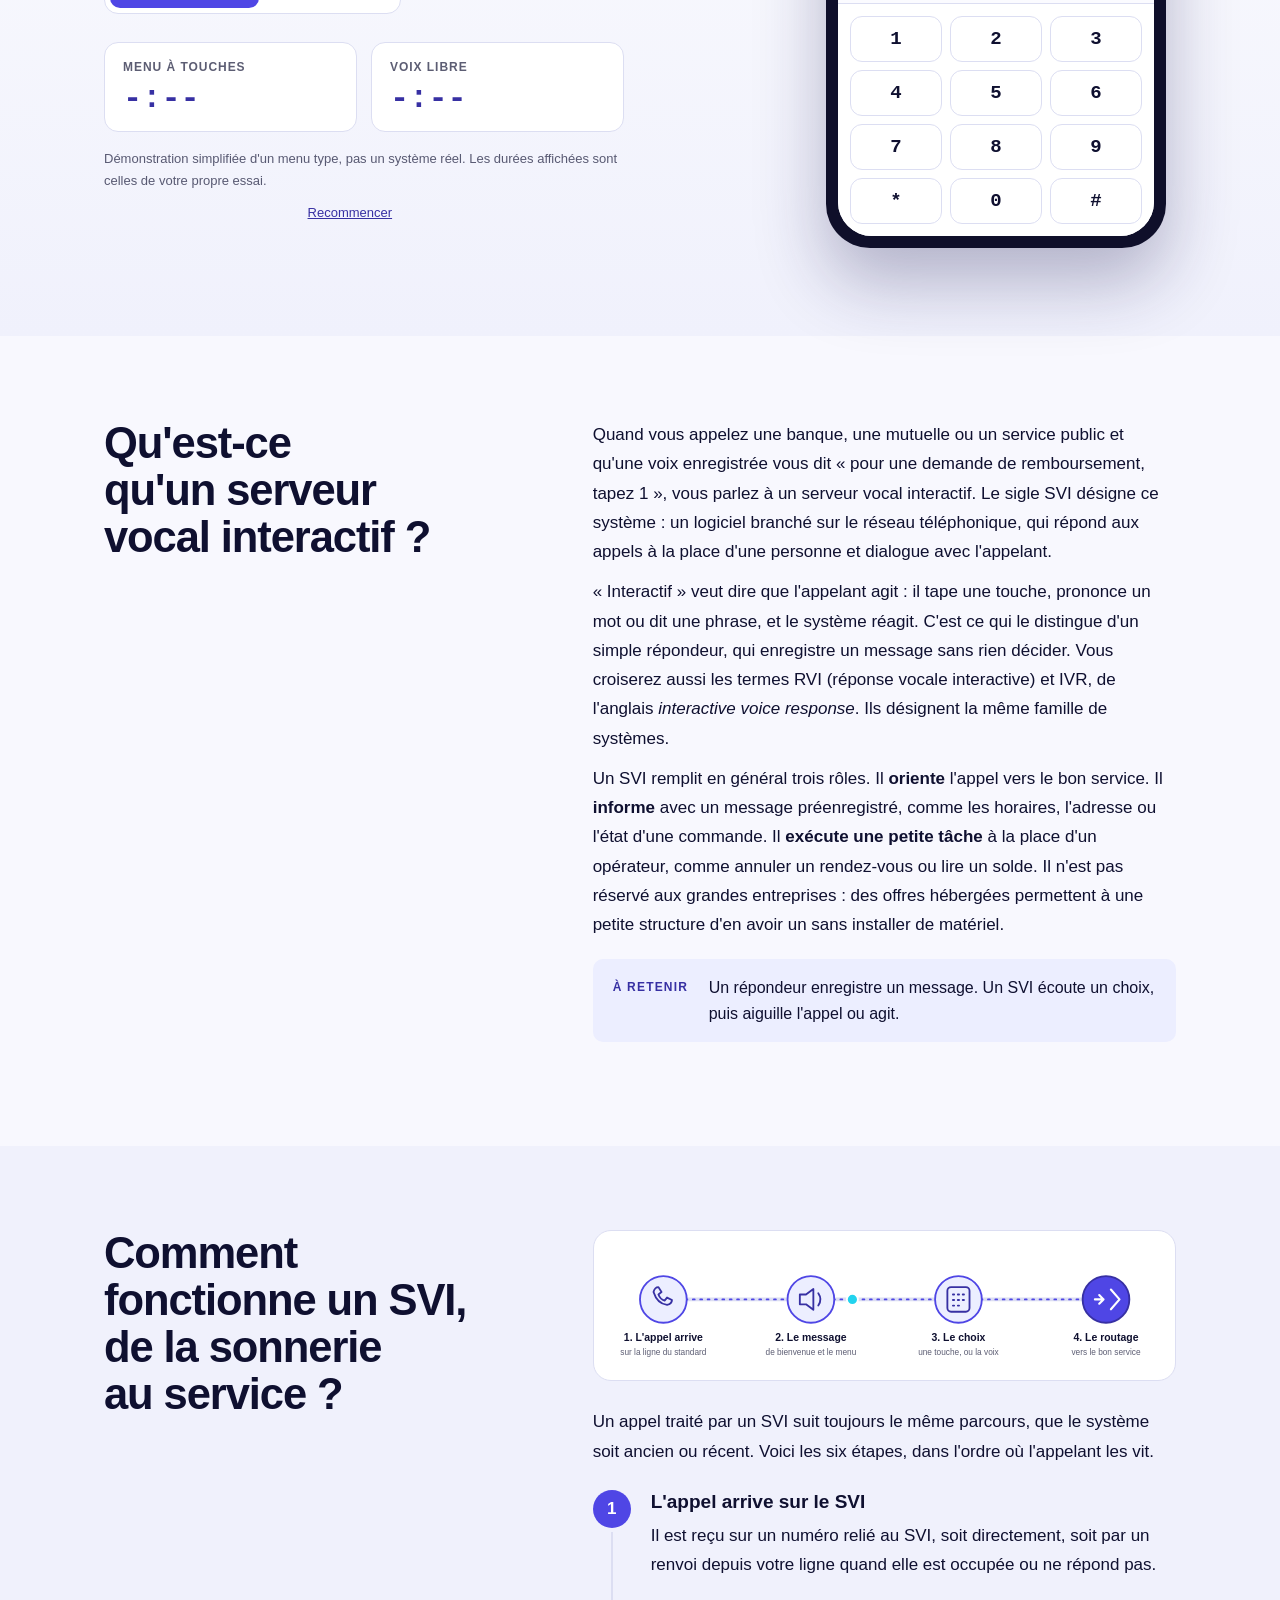
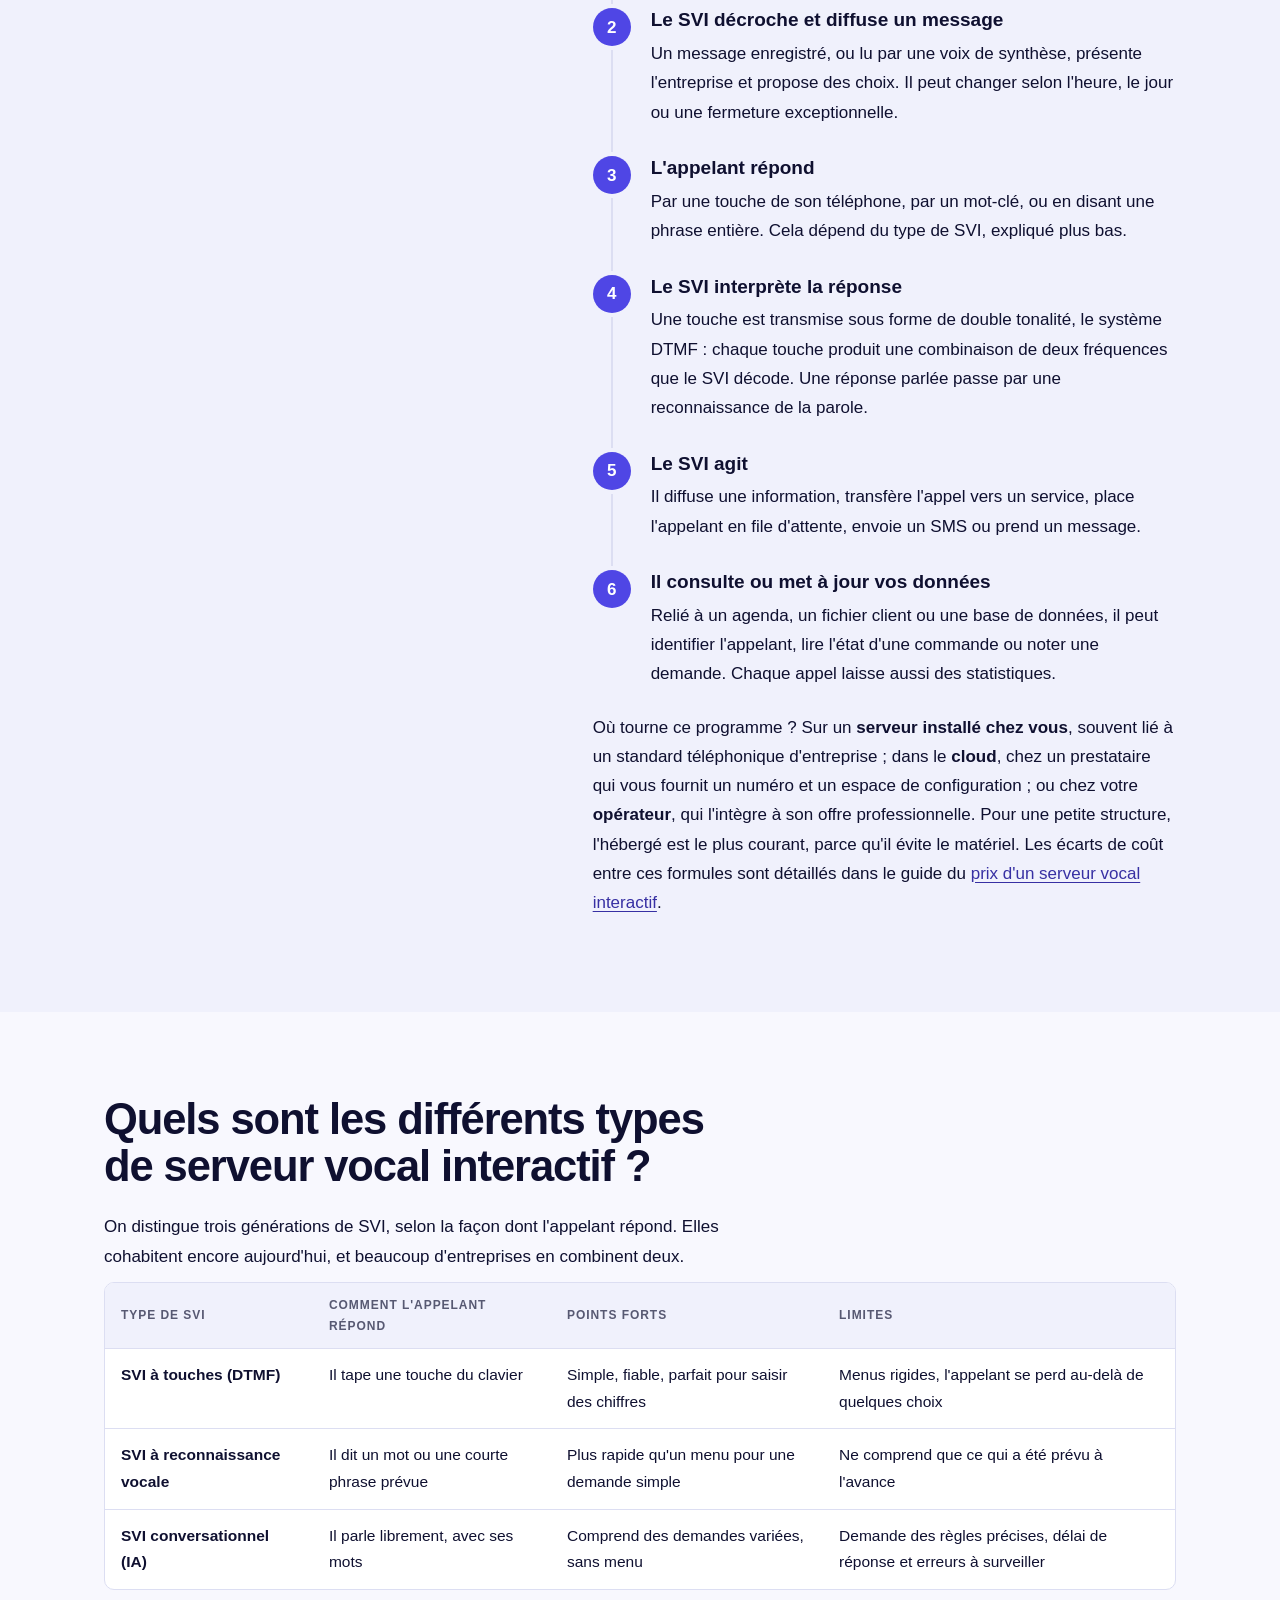
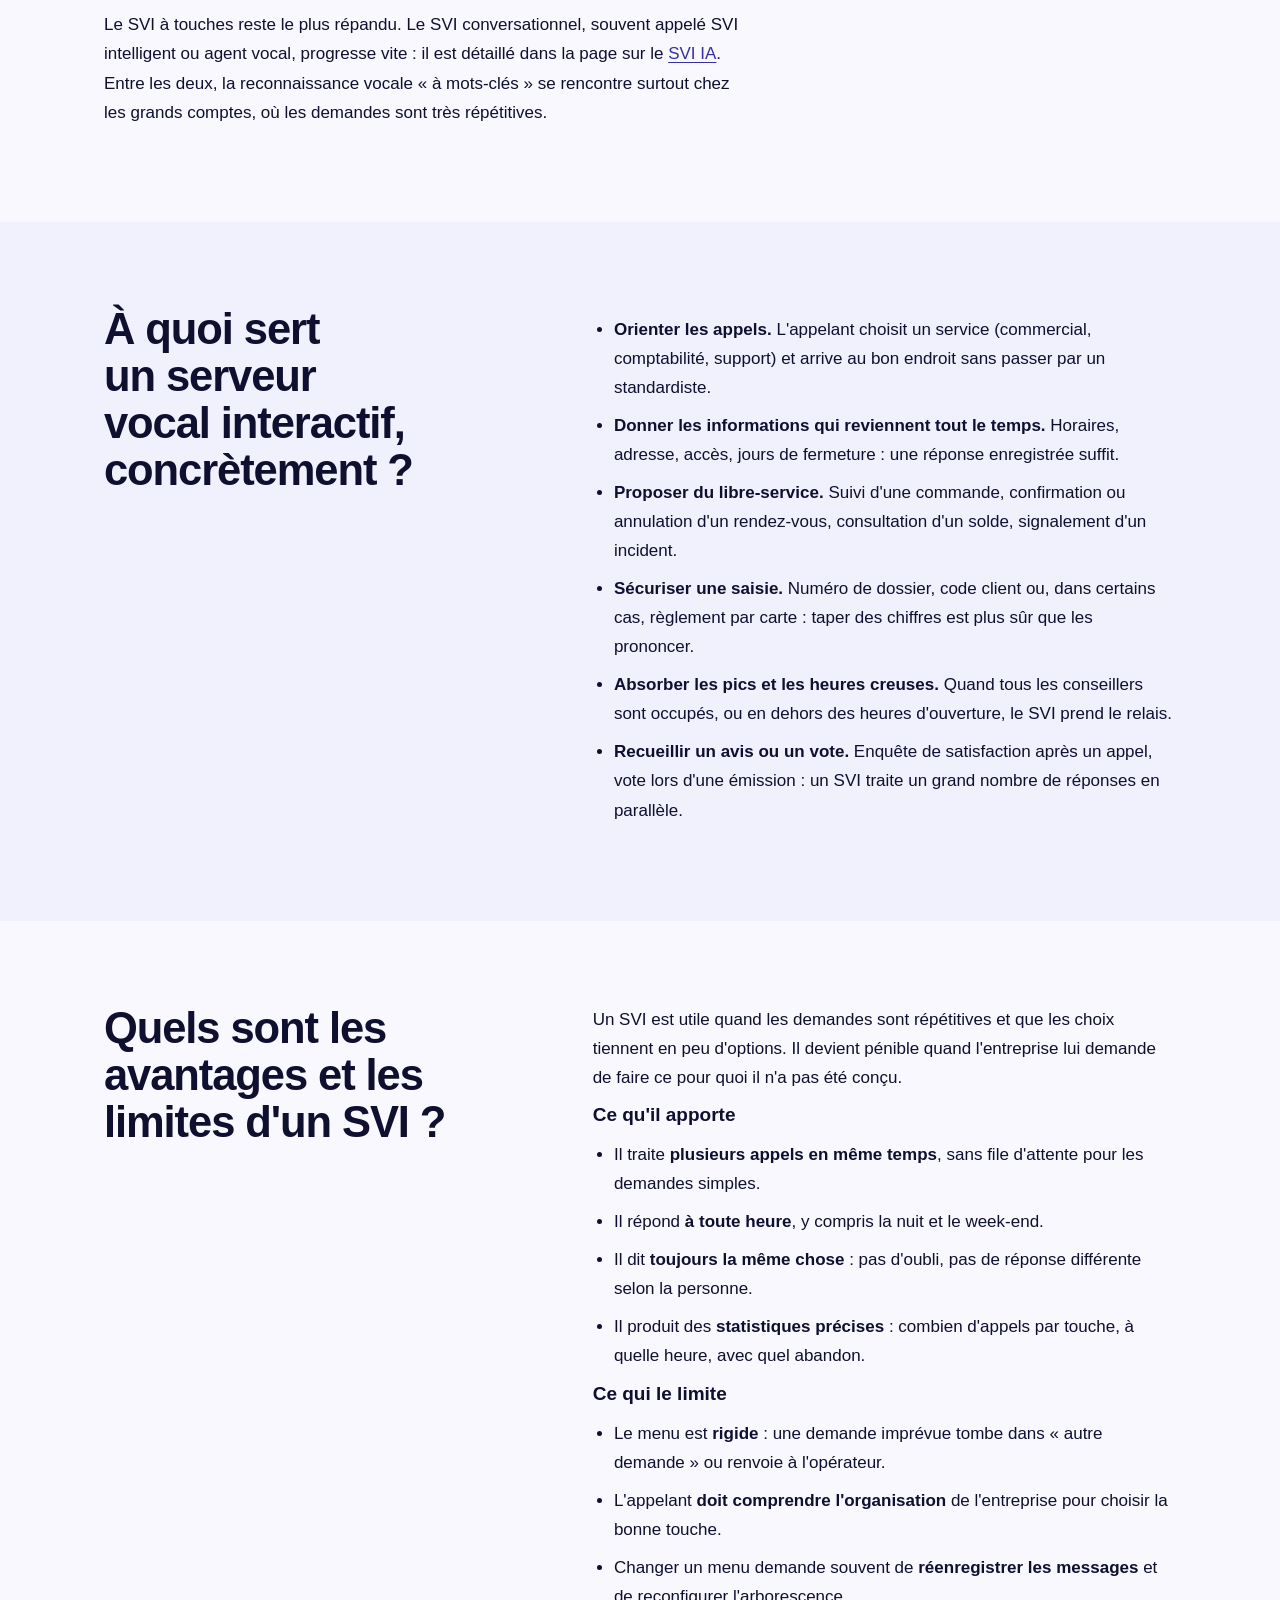
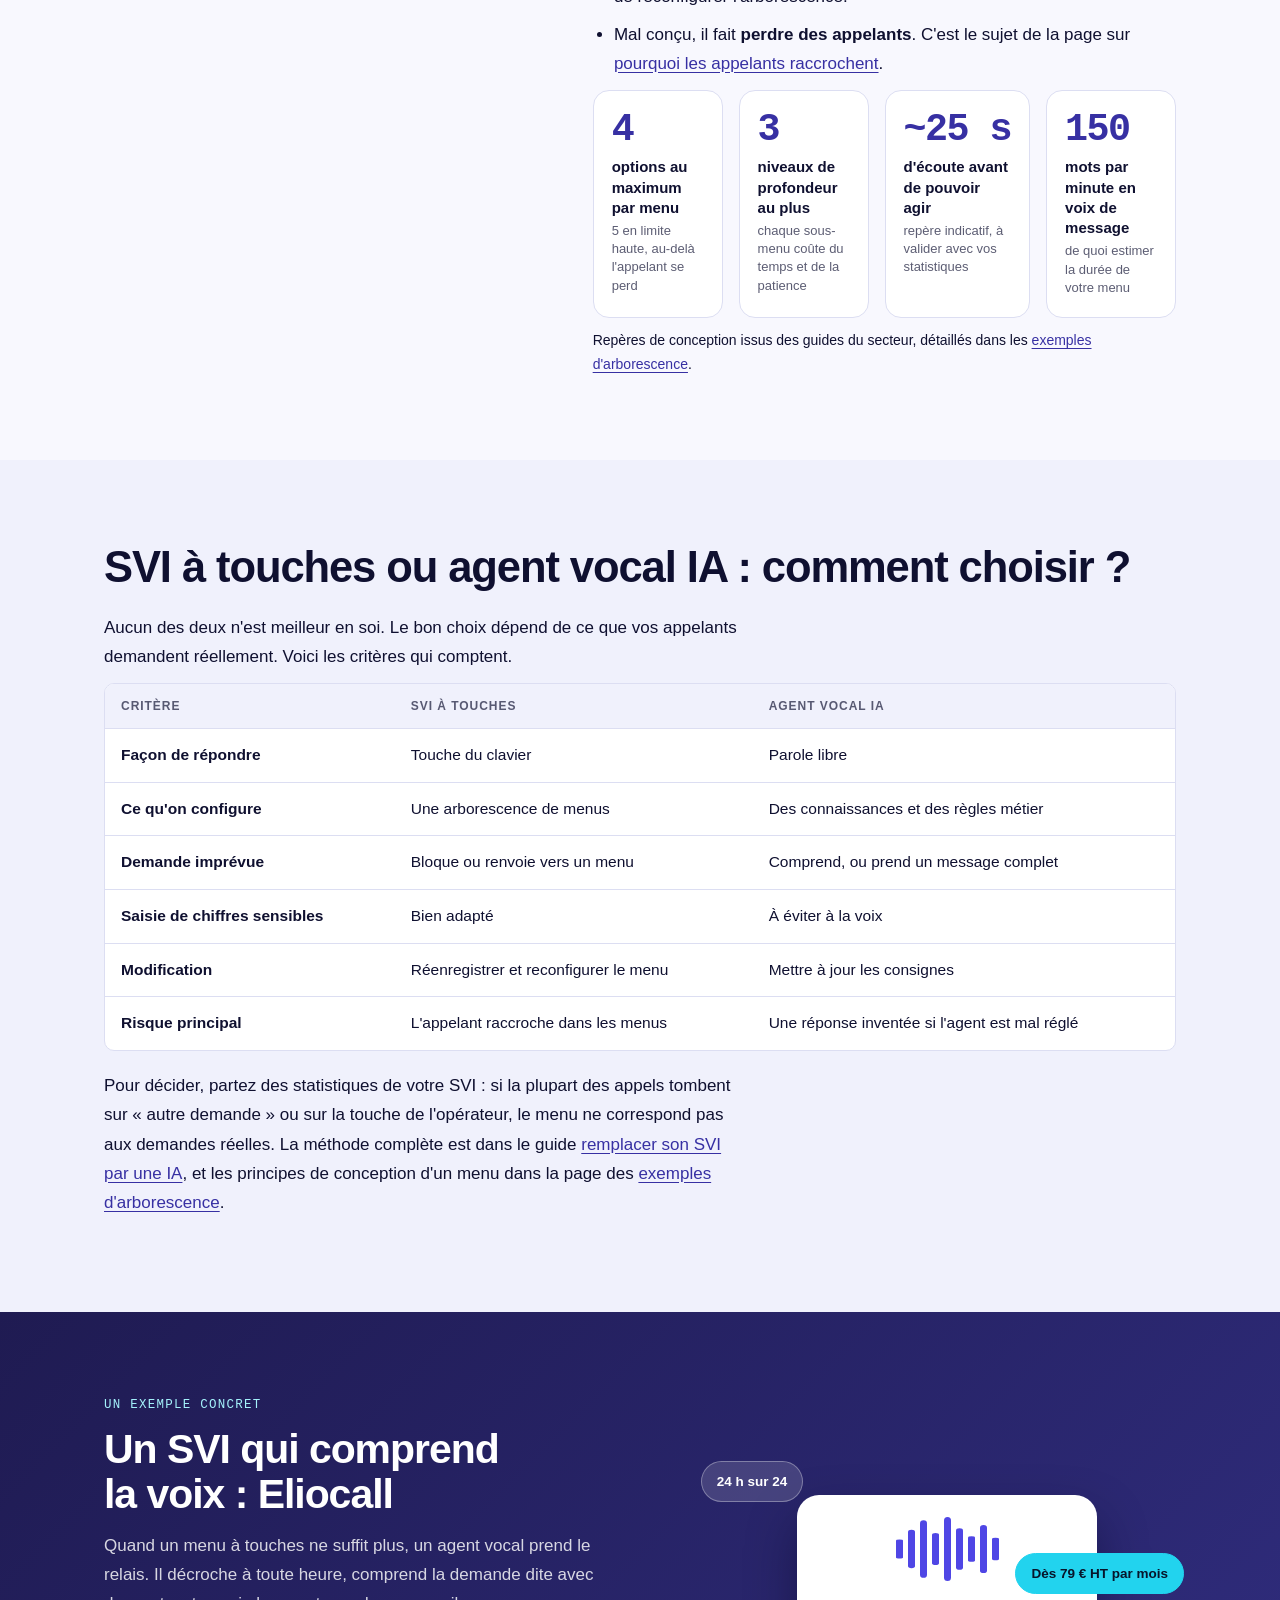
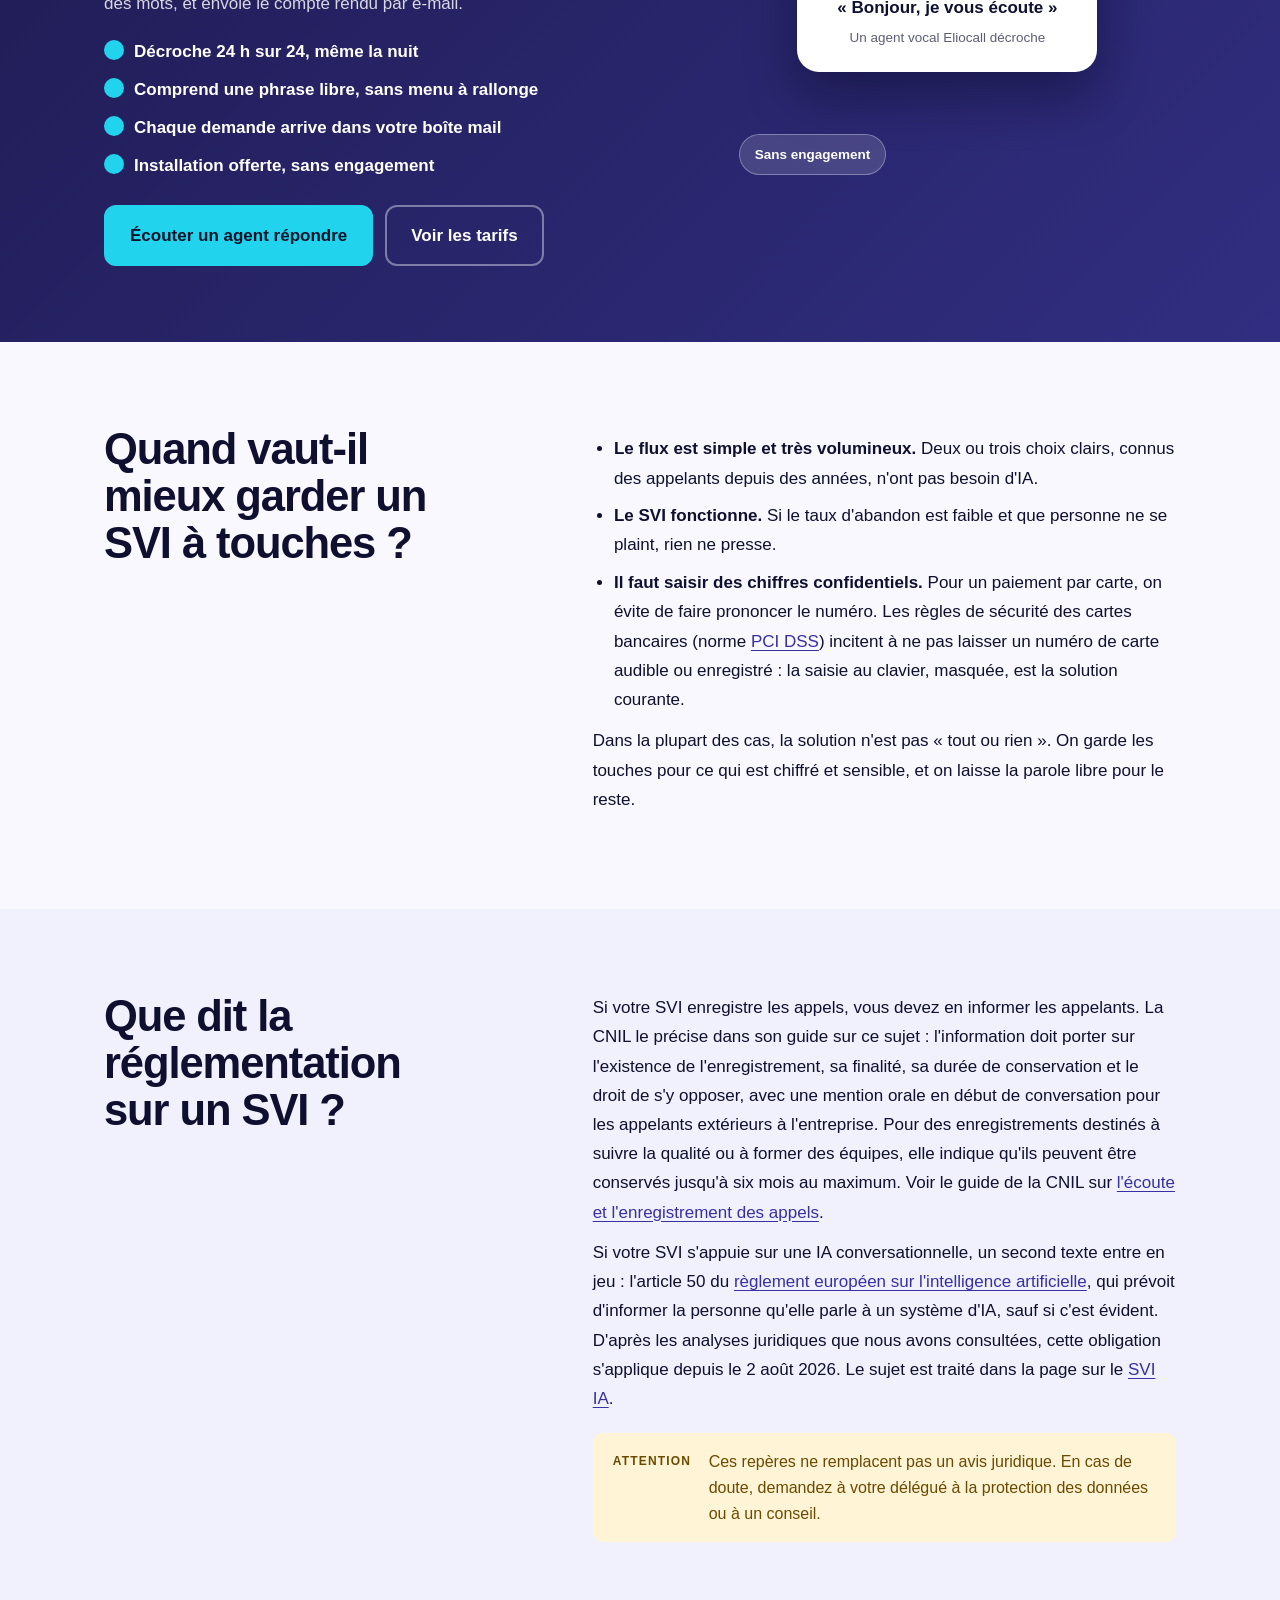
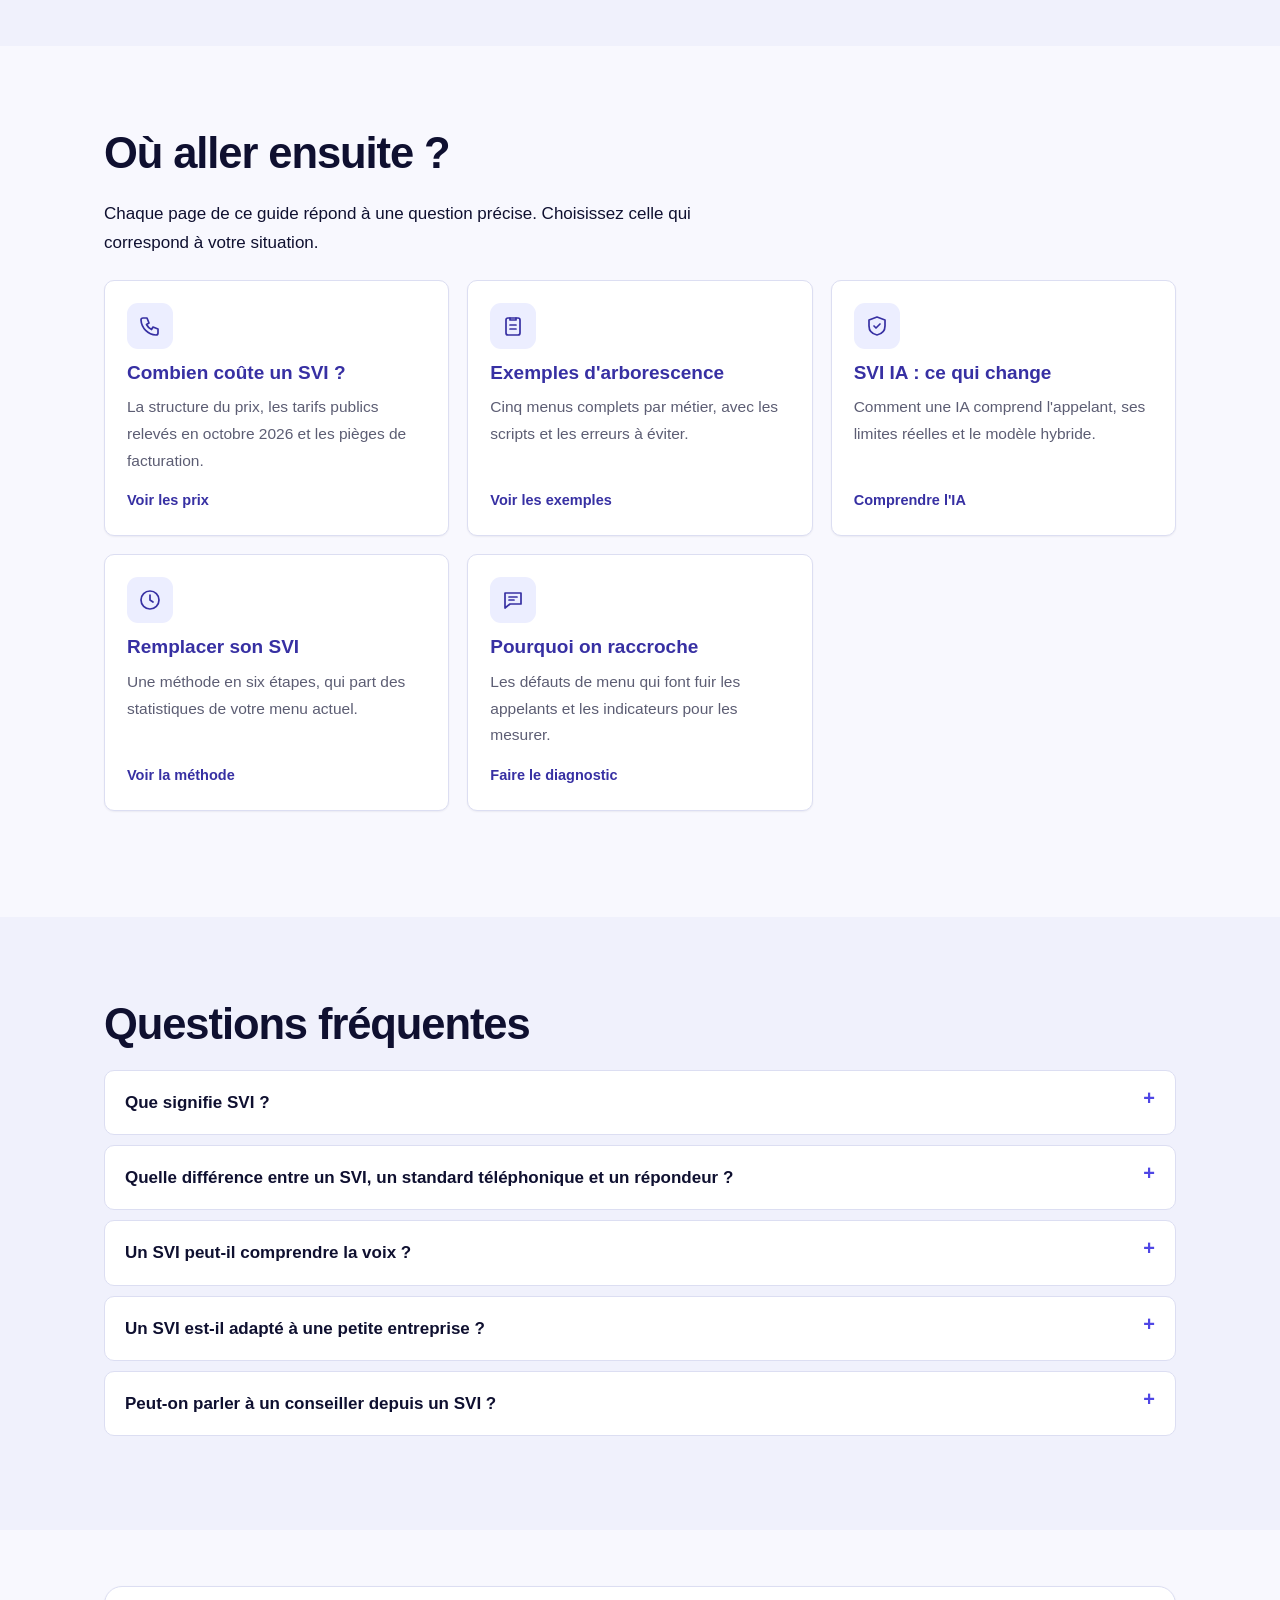
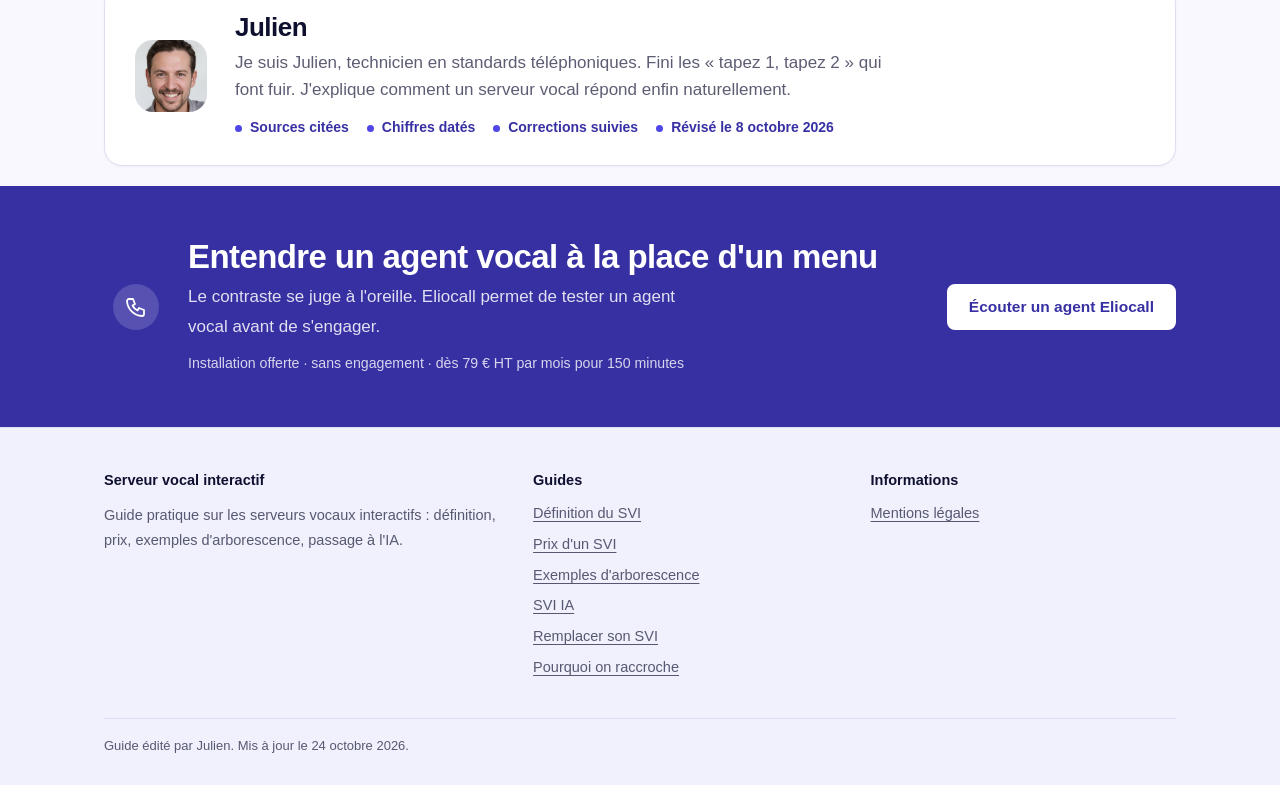
==== commit 6a3bb0d9: "Auto-update date 24 octobre 2026" ====
--- a/index.html
+++ b/index.html
@@ -26,7 +26,7 @@
 
 <meta http-equiv="Content-Security-Policy" content="default-src 'self'; script-src 'self' 'unsafe-inline'; style-src 'self' 'unsafe-inline'; img-src 'self' data:; base-uri 'self'; form-action 'none'">
 <meta name="referrer" content="strict-origin-when-cross-origin">
-<script type="application/ld+json">{"@context": "https://schema.org", "@graph": [{"@type": "BreadcrumbList", "itemListElement": [{"@type": "ListItem", "position": 1, "name": "Accueil", "item": "https://serveur-vocal-interactif.fr/"}]}, {"@type": "Article", "headline": "Serveur vocal interactif (SVI) : définition, fonctionnement et exemples", "description": "Un serveur vocal interactif (SVI) accueille les appels avec un menu vocal et les oriente. Définition, fonctionnement, types, avantages, limites et exemples.", "inLanguage": "fr-FR", "datePublished": "2026-10-05", "dateModified": "2026-10-23", "mainEntityOfPage": "https://serveur-vocal-interactif.fr/", "author": {"@type": "Organization", "name": "Serveur vocal interactif", "url": "https://serveur-vocal-interactif.fr"}, "publisher": {"@type": "Organization", "name": "Serveur vocal interactif", "url": "https://serveur-vocal-interactif.fr"}}, {"@type": "FAQPage", "mainEntity": [{"@type": "Question", "name": "Que signifie SVI ?", "acceptedAnswer": {"@type": "Answer", "text": "SVI veut dire serveur vocal interactif. Le même système s'appelle aussi réponse vocale interactive (RVI) ou, en anglais, IVR pour interactive voice response."}}, {"@type": "Question", "name": "Quelle différence entre un SVI, un standard téléphonique et un répondeur ?", "acceptedAnswer": {"@type": "Answer", "text": "Le standard téléphonique achemine les appels vers des postes. Le répondeur enregistre un message sans réagir. Le SVI dialogue avec l'appelant, par touches ou par la voix, puis aiguille l'appel ou exécute une action. Un SVI est souvent branché sur un standard."}}, {"@type": "Question", "name": "Un SVI peut-il comprendre la voix ?", "acceptedAnswer": {"@type": "Answer", "text": "Oui, s'il est équipé d'une reconnaissance vocale. Un SVI à touches ne réagit qu'au clavier. Un SVI à reconnaissance vocale comprend des mots ou des phrases prévues, et un SVI conversationnel comprend des demandes libres."}}, {"@type": "Question", "name": "Un SVI est-il adapté à une petite entreprise ?", "acceptedAnswer": {"@type": "Answer", "text": "Oui, quand les demandes sont répétitives et qu'on peut les classer en trois ou quatre choix. Des offres hébergées évitent tout matériel. Si les demandes sont très variées, une solution conversationnelle ou un simple message avec rappel peut mieux convenir."}}, {"@type": "Question", "name": "Peut-on parler à un conseiller depuis un SVI ?", "acceptedAnswer": {"@type": "Answer", "text": "C'est même recommandé. On prévoit en général une touche ou une attente en ligne pour joindre une personne, au moins aux heures d'ouverture. Sans cette sortie, un appelant dont le cas n'est pas prévu raccroche."}}]}, {"@type": "WebSite", "@id": "https://serveur-vocal-interactif.fr/#site", "name": "Serveur vocal interactif", "url": "https://serveur-vocal-interactif.fr/", "inLanguage": "fr-FR"}, {"@type": "Organization", "@id": "https://serveur-vocal-interactif.fr/#org", "name": "Serveur vocal interactif", "url": "https://serveur-vocal-interactif.fr/", "logo": {"@type": "ImageObject", "url": "https://serveur-vocal-interactif.fr/icon-192.png", "width": 192, "height": 192}}]}</script>
+<script type="application/ld+json">{"@context": "https://schema.org", "@graph": [{"@type": "BreadcrumbList", "itemListElement": [{"@type": "ListItem", "position": 1, "name": "Accueil", "item": "https://serveur-vocal-interactif.fr/"}]}, {"@type": "Article", "headline": "Serveur vocal interactif (SVI) : définition, fonctionnement et exemples", "description": "Un serveur vocal interactif (SVI) accueille les appels avec un menu vocal et les oriente. Définition, fonctionnement, types, avantages, limites et exemples.", "inLanguage": "fr-FR", "datePublished": "2026-10-05", "dateModified": "2026-10-24", "mainEntityOfPage": "https://serveur-vocal-interactif.fr/", "author": {"@type": "Organization", "name": "Serveur vocal interactif", "url": "https://serveur-vocal-interactif.fr"}, "publisher": {"@type": "Organization", "name": "Serveur vocal interactif", "url": "https://serveur-vocal-interactif.fr"}}, {"@type": "FAQPage", "mainEntity": [{"@type": "Question", "name": "Que signifie SVI ?", "acceptedAnswer": {"@type": "Answer", "text": "SVI veut dire serveur vocal interactif. Le même système s'appelle aussi réponse vocale interactive (RVI) ou, en anglais, IVR pour interactive voice response."}}, {"@type": "Question", "name": "Quelle différence entre un SVI, un standard téléphonique et un répondeur ?", "acceptedAnswer": {"@type": "Answer", "text": "Le standard téléphonique achemine les appels vers des postes. Le répondeur enregistre un message sans réagir. Le SVI dialogue avec l'appelant, par touches ou par la voix, puis aiguille l'appel ou exécute une action. Un SVI est souvent branché sur un standard."}}, {"@type": "Question", "name": "Un SVI peut-il comprendre la voix ?", "acceptedAnswer": {"@type": "Answer", "text": "Oui, s'il est équipé d'une reconnaissance vocale. Un SVI à touches ne réagit qu'au clavier. Un SVI à reconnaissance vocale comprend des mots ou des phrases prévues, et un SVI conversationnel comprend des demandes libres."}}, {"@type": "Question", "name": "Un SVI est-il adapté à une petite entreprise ?", "acceptedAnswer": {"@type": "Answer", "text": "Oui, quand les demandes sont répétitives et qu'on peut les classer en trois ou quatre choix. Des offres hébergées évitent tout matériel. Si les demandes sont très variées, une solution conversationnelle ou un simple message avec rappel peut mieux convenir."}}, {"@type": "Question", "name": "Peut-on parler à un conseiller depuis un SVI ?", "acceptedAnswer": {"@type": "Answer", "text": "C'est même recommandé. On prévoit en général une touche ou une attente en ligne pour joindre une personne, au moins aux heures d'ouverture. Sans cette sortie, un appelant dont le cas n'est pas prévu raccroche."}}]}, {"@type": "WebSite", "@id": "https://serveur-vocal-interactif.fr/#site", "name": "Serveur vocal interactif", "url": "https://serveur-vocal-interactif.fr/", "inLanguage": "fr-FR"}, {"@type": "Organization", "@id": "https://serveur-vocal-interactif.fr/#org", "name": "Serveur vocal interactif", "url": "https://serveur-vocal-interactif.fr/", "logo": {"@type": "ImageObject", "url": "https://serveur-vocal-interactif.fr/icon-192.png", "width": 192, "height": 192}}]}</script>
 <link rel="stylesheet" href="/style.css">
 <script>(function(){var d=document.documentElement;if(window.matchMedia&&matchMedia("(prefers-reduced-motion: reduce)").matches)return;d.classList.add("s-js");setTimeout(function(){if(!window.__rvok)d.classList.add("s-show")},3500)})();</script>
 </head>
@@ -35,7 +35,7 @@
 <div class="s-rdp" id="rdp" aria-hidden="true"><i></i></div>
 <header class="s-top"><div class="s-wrap"><a class="s-brand" href="/">Serveur vocal <span>interactif</span></a><nav class="s-nav" aria-label="Navigation"><a href="/prix-serveur-vocal-interactif/">Prix</a><a href="/arborescence-svi-exemples/">Exemples</a><a href="/svi-ia-agent-vocal/">SVI IA</a><a href="/remplacer-son-svi/">Migrer</a><a href="/pourquoi-les-appelants-raccrochent/">Abandons</a></nav><a class="s-btn s-small" href="https://eliocall.com/?utm_source=serveur-vocal-interactif&amp;utm_medium=guide&amp;utm_campaign=header" rel="nofollow sponsored noopener">Écouter Eliocall</a></div></header>
 <main id="contenu">
-<section class="s-lh" data-ap><div class="s-lgw" aria-hidden="true"><div class="s-lgrid"></div></div><div class="s-wrap"><div><div class="s-lk"><i></i>Guide du serveur vocal interactif</div><h1>Serveur vocal interactif (SVI)&nbsp;: définition, fonctionnement et exemples</h1><p class="s-ll">Un serveur vocal interactif (SVI) est un système qui décroche à la place d'une personne, diffuse un message enregistré et fait choisir l'appelant, par une touche ou par la voix, pour l'orienter ou lui donner une information. On parle aussi de RVI ou d'IVR.</p><div class="s-lacts"><a class="s-lb1" href="#demo">Essayer la démonstration</a><a class="s-lb2" href="https://eliocall.com/?utm_source=serveur-vocal-interactif&amp;utm_medium=guide&amp;utm_campaign=hero-ecouter#hero-form" rel="nofollow sponsored noopener">Écouter un agent Eliocall</a></div><p class="s-lsub">Ou <a href="#qu-est-ce-qu-un-serveur-vocal-interactif">lisez d'abord la définition</a>. Démonstration d'agent vocal sur eliocall.com.</p><div class="s-ltr"><span>Mis à jour le 23 octobre 2026</span><span>Sources citées</span><span>Outils gratuits</span></div></div><div class="s-lart" aria-hidden="true" id="lart"><div class="s-lphone" id="lphone"><div class="s-ltop"><span>Appel entrant</span><b>00:12</b></div><div class="s-lsay">«&nbsp;Pour le service commercial, tapez 1. Pour la comptabilité, tapez 2…&nbsp;»</div><div class="s-lkeys"><span>1</span><span>2</span><span>3</span><span>4</span><span>5</span><span>6</span><span>7</span><span>8</span><span>9</span><span>*</span><span>0</span><span>#</span></div></div><div class="s-lchip s-lc1">Tapez 1</div><div class="s-lchip s-lc2">Dites-le avec vos mots</div><div class="s-lvc"><div class="s-lw"><i></i><i></i><i></i><i></i><i></i><i></i><i></i><i></i></div><span>«&nbsp;J'ai une fuite, vous pouvez passer aujourd'hui&nbsp;?&nbsp;»</span></div></div></div><div class="s-lwave" aria-hidden="true"><svg viewBox="0 0 2880 54" preserveAspectRatio="none"><path d="M0 30 Q120 8 240 30 T480 30 T720 30 T960 30 T1200 30 T1440 30 T1680 30 T1920 30 T2160 30 T2400 30 T2640 30 T2880 30 V54 H0Z" fill="var(--bg)" opacity=".5"/><path d="M0 40 Q180 18 360 40 T720 40 T1080 40 T1440 40 T1800 40 T2160 40 T2520 40 T2880 40 V54 H0Z" fill="var(--bg)"/></svg></div></section><script>(function(){var a=document.getElementById("lart"),p=document.getElementById("lphone");if(!a||!p)return;if(!(window.matchMedia&&matchMedia("(pointer: fine)").matches)||(window.matchMedia&&matchMedia("(prefers-reduced-motion: reduce)").matches))return;var tk=false,x=0,y=0;a.addEventListener("pointermove",function(e){var r=a.getBoundingClientRect();x=(e.clientX-r.left)/r.width-.5;y=(e.clientY-r.top)/r.height-.5;if(!tk){tk=true;requestAnimationFrame(function(){tk=false;p.style.setProperty("--ry",(x*18-6)+"deg");p.style.setProperty("--rx",(5-y*14)+"deg")})}});a.addEventListener("pointerleave",function(){p.style.setProperty("--ry","-11deg");p.style.setProperty("--rx","5deg")})})();</script>
+<section class="s-lh" data-ap><div class="s-lgw" aria-hidden="true"><div class="s-lgrid"></div></div><div class="s-wrap"><div><div class="s-lk"><i></i>Guide du serveur vocal interactif</div><h1>Serveur vocal interactif (SVI)&nbsp;: définition, fonctionnement et exemples</h1><p class="s-ll">Un serveur vocal interactif (SVI) est un système qui décroche à la place d'une personne, diffuse un message enregistré et fait choisir l'appelant, par une touche ou par la voix, pour l'orienter ou lui donner une information. On parle aussi de RVI ou d'IVR.</p><div class="s-lacts"><a class="s-lb1" href="#demo">Essayer la démonstration</a><a class="s-lb2" href="https://eliocall.com/?utm_source=serveur-vocal-interactif&amp;utm_medium=guide&amp;utm_campaign=hero-ecouter#hero-form" rel="nofollow sponsored noopener">Écouter un agent Eliocall</a></div><p class="s-lsub">Ou <a href="#qu-est-ce-qu-un-serveur-vocal-interactif">lisez d'abord la définition</a>. Démonstration d'agent vocal sur eliocall.com.</p><div class="s-ltr"><span>Mis à jour le 24 octobre 2026</span><span>Sources citées</span><span>Outils gratuits</span></div></div><div class="s-lart" aria-hidden="true" id="lart"><div class="s-lphone" id="lphone"><div class="s-ltop"><span>Appel entrant</span><b>00:12</b></div><div class="s-lsay">«&nbsp;Pour le service commercial, tapez 1. Pour la comptabilité, tapez 2…&nbsp;»</div><div class="s-lkeys"><span>1</span><span>2</span><span>3</span><span>4</span><span>5</span><span>6</span><span>7</span><span>8</span><span>9</span><span>*</span><span>0</span><span>#</span></div></div><div class="s-lchip s-lc1">Tapez 1</div><div class="s-lchip s-lc2">Dites-le avec vos mots</div><div class="s-lvc"><div class="s-lw"><i></i><i></i><i></i><i></i><i></i><i></i><i></i><i></i></div><span>«&nbsp;J'ai une fuite, vous pouvez passer aujourd'hui&nbsp;?&nbsp;»</span></div></div></div><div class="s-lwave" aria-hidden="true"><svg viewBox="0 0 2880 54" preserveAspectRatio="none"><path d="M0 30 Q120 8 240 30 T480 30 T720 30 T960 30 T1200 30 T1440 30 T1680 30 T1920 30 T2160 30 T2400 30 T2640 30 T2880 30 V54 H0Z" fill="var(--bg)" opacity=".5"/><path d="M0 40 Q180 18 360 40 T720 40 T1080 40 T1440 40 T1800 40 T2160 40 T2520 40 T2880 40 V54 H0Z" fill="var(--bg)"/></svg></div></section><script>(function(){var a=document.getElementById("lart"),p=document.getElementById("lphone");if(!a||!p)return;if(!(window.matchMedia&&matchMedia("(pointer: fine)").matches)||(window.matchMedia&&matchMedia("(prefers-reduced-motion: reduce)").matches))return;var tk=false,x=0,y=0;a.addEventListener("pointermove",function(e){var r=a.getBoundingClientRect();x=(e.clientX-r.left)/r.width-.5;y=(e.clientY-r.top)/r.height-.5;if(!tk){tk=true;requestAnimationFrame(function(){tk=false;p.style.setProperty("--ry",(x*18-6)+"deg");p.style.setProperty("--rx",(5-y*14)+"deg")})}});a.addEventListener("pointerleave",function(){p.style.setProperty("--ry","-11deg");p.style.setProperty("--rx","5deg")})})();</script>
 <div class="s-lm" data-ap><p>Ce que disent vraiment vos appelants</p><div class="s-lmt"><span>«&nbsp;Je veux changer mon rendez-vous de jeudi&nbsp;»</span><span>«&nbsp;J'ai reçu une facture que je ne comprends pas&nbsp;»</span><span>«&nbsp;Vous êtes ouverts le samedi&nbsp;?&nbsp;»</span><span>«&nbsp;C'est urgent, j'ai une fuite chez moi&nbsp;»</span><span>«&nbsp;Je rappelle au sujet de mon devis&nbsp;»</span><span>«&nbsp;Où en est ma commande&nbsp;?&nbsp;»</span><span>«&nbsp;Je voudrais parler à Monsieur Martin&nbsp;»</span><span>«&nbsp;Quels papiers dois-je apporter&nbsp;?&nbsp;»</span><span>«&nbsp;Je ne trouve pas mon numéro de dossier&nbsp;»</span><span aria-hidden="true">«&nbsp;Je veux changer mon rendez-vous de jeudi&nbsp;»</span><span aria-hidden="true">«&nbsp;J'ai reçu une facture que je ne comprends pas&nbsp;»</span><span aria-hidden="true">«&nbsp;Vous êtes ouverts le samedi&nbsp;?&nbsp;»</span><span aria-hidden="true">«&nbsp;C'est urgent, j'ai une fuite chez moi&nbsp;»</span><span aria-hidden="true">«&nbsp;Je rappelle au sujet de mon devis&nbsp;»</span><span aria-hidden="true">«&nbsp;Où en est ma commande&nbsp;?&nbsp;»</span><span aria-hidden="true">«&nbsp;Je voudrais parler à Monsieur Martin&nbsp;»</span><span aria-hidden="true">«&nbsp;Quels papiers dois-je apporter&nbsp;?&nbsp;»</span><span aria-hidden="true">«&nbsp;Je ne trouve pas mon numéro de dossier&nbsp;»</span></div></div>
 <section id="demo" class="s-ld s-rv"><div class="s-wrap">
 <div>
@@ -200,7 +200,7 @@
 <section class="s-rdn" id="redaction"><div class="s-wrap"><div class="s-rdc"><img class="s-rdm" src="/auteur.jpg" alt="" width="72" height="72" loading="lazy" decoding="async"><div><h2>Julien</h2><p>Je suis Julien, technicien en standards téléphoniques. Fini les « tapez 1, tapez 2 » qui font fuir. J'explique comment un serveur vocal répond enfin naturellement.</p><ul><li>Sources citées</li><li>Chiffres datés</li><li>Corrections suivies</li><li>Révisé le 8 octobre 2026</li></ul></div></div></div></section>
 <div class="s-band"><div class="s-wrap"><div><div class="s-rg" aria-hidden="true"><span></span><span></span><span></span><b><svg viewBox="0 0 24 24" width="24" height="24" fill="none" stroke="#fff" stroke-width="1.8" stroke-linecap="round" stroke-linejoin="round"><path d="M5 4h4l2 5-2.5 1.5a11 11 0 0 0 5 5L15 13l5 2v4a2 2 0 0 1-2 2A16 16 0 0 1 3 6a2 2 0 0 1 2-2z"/></svg></b></div><div><h2>Entendre un agent vocal à la place d'un menu</h2><p>Le contraste se juge à l'oreille. Eliocall permet de tester un agent vocal avant de s'engager.</p><small style="display:block;margin-top:10px;opacity:.8">Installation offerte · sans engagement · dès 79 € HT par mois pour 150 minutes</small></div></div><a class="s-btn" href="https://eliocall.com/?utm_source=serveur-vocal-interactif&amp;utm_medium=guide&amp;utm_campaign=svi-accueil" rel="nofollow sponsored noopener">Écouter un agent Eliocall</a></div></div>
 </main>
-<footer class="s-foot"><div class="s-wrap"><div><b>Serveur vocal <span>interactif</span></b><p>Guide pratique sur les serveurs vocaux interactifs&nbsp;: définition, prix, exemples d'arborescence, passage à l'IA.</p></div><div><b>Guides</b><ul><li><a href="/">Définition du SVI</a></li><li><a href="/prix-serveur-vocal-interactif/">Prix d'un SVI</a></li><li><a href="/arborescence-svi-exemples/">Exemples d'arborescence</a></li><li><a href="/svi-ia-agent-vocal/">SVI IA</a></li><li><a href="/remplacer-son-svi/">Remplacer son SVI</a></li><li><a href="/pourquoi-les-appelants-raccrochent/">Pourquoi on raccroche</a></li></ul></div><div><b>Informations</b><ul><li><a href="/mentions-legales/">Mentions légales</a></li></ul></div><div class="s-small">Guide édité par Julien. Mis à jour le 23 octobre 2026.</div></div></footer>
+<footer class="s-foot"><div class="s-wrap"><div><b>Serveur vocal <span>interactif</span></b><p>Guide pratique sur les serveurs vocaux interactifs&nbsp;: définition, prix, exemples d'arborescence, passage à l'IA.</p></div><div><b>Guides</b><ul><li><a href="/">Définition du SVI</a></li><li><a href="/prix-serveur-vocal-interactif/">Prix d'un SVI</a></li><li><a href="/arborescence-svi-exemples/">Exemples d'arborescence</a></li><li><a href="/svi-ia-agent-vocal/">SVI IA</a></li><li><a href="/remplacer-son-svi/">Remplacer son SVI</a></li><li><a href="/pourquoi-les-appelants-raccrochent/">Pourquoi on raccroche</a></li></ul></div><div><b>Informations</b><ul><li><a href="/mentions-legales/">Mentions légales</a></li></ul></div><div class="s-small">Guide édité par Julien. Mis à jour le 24 octobre 2026.</div></div></footer>
 <script>(function(){var P="s-",d=document;if(window.matchMedia&&matchMedia("(prefers-reduced-motion: reduce)").matches)return;window.__rvok=1;
 var rd=d.getElementById("rdp"),bar=rd&&rd.firstElementChild,top=d.querySelector("."+P+"top"),tk=false;
 function onS(){tk=false;var h=d.documentElement,max=h.scrollHeight-h.clientHeight,y=window.pageYOffset||h.scrollTop;if(bar&&max>0)bar.style.transform="scaleX("+Math.min(1,y/max)+")";if(top){if(y>8)top.classList.add(P+"sc");else top.classList.remove(P+"sc")}}
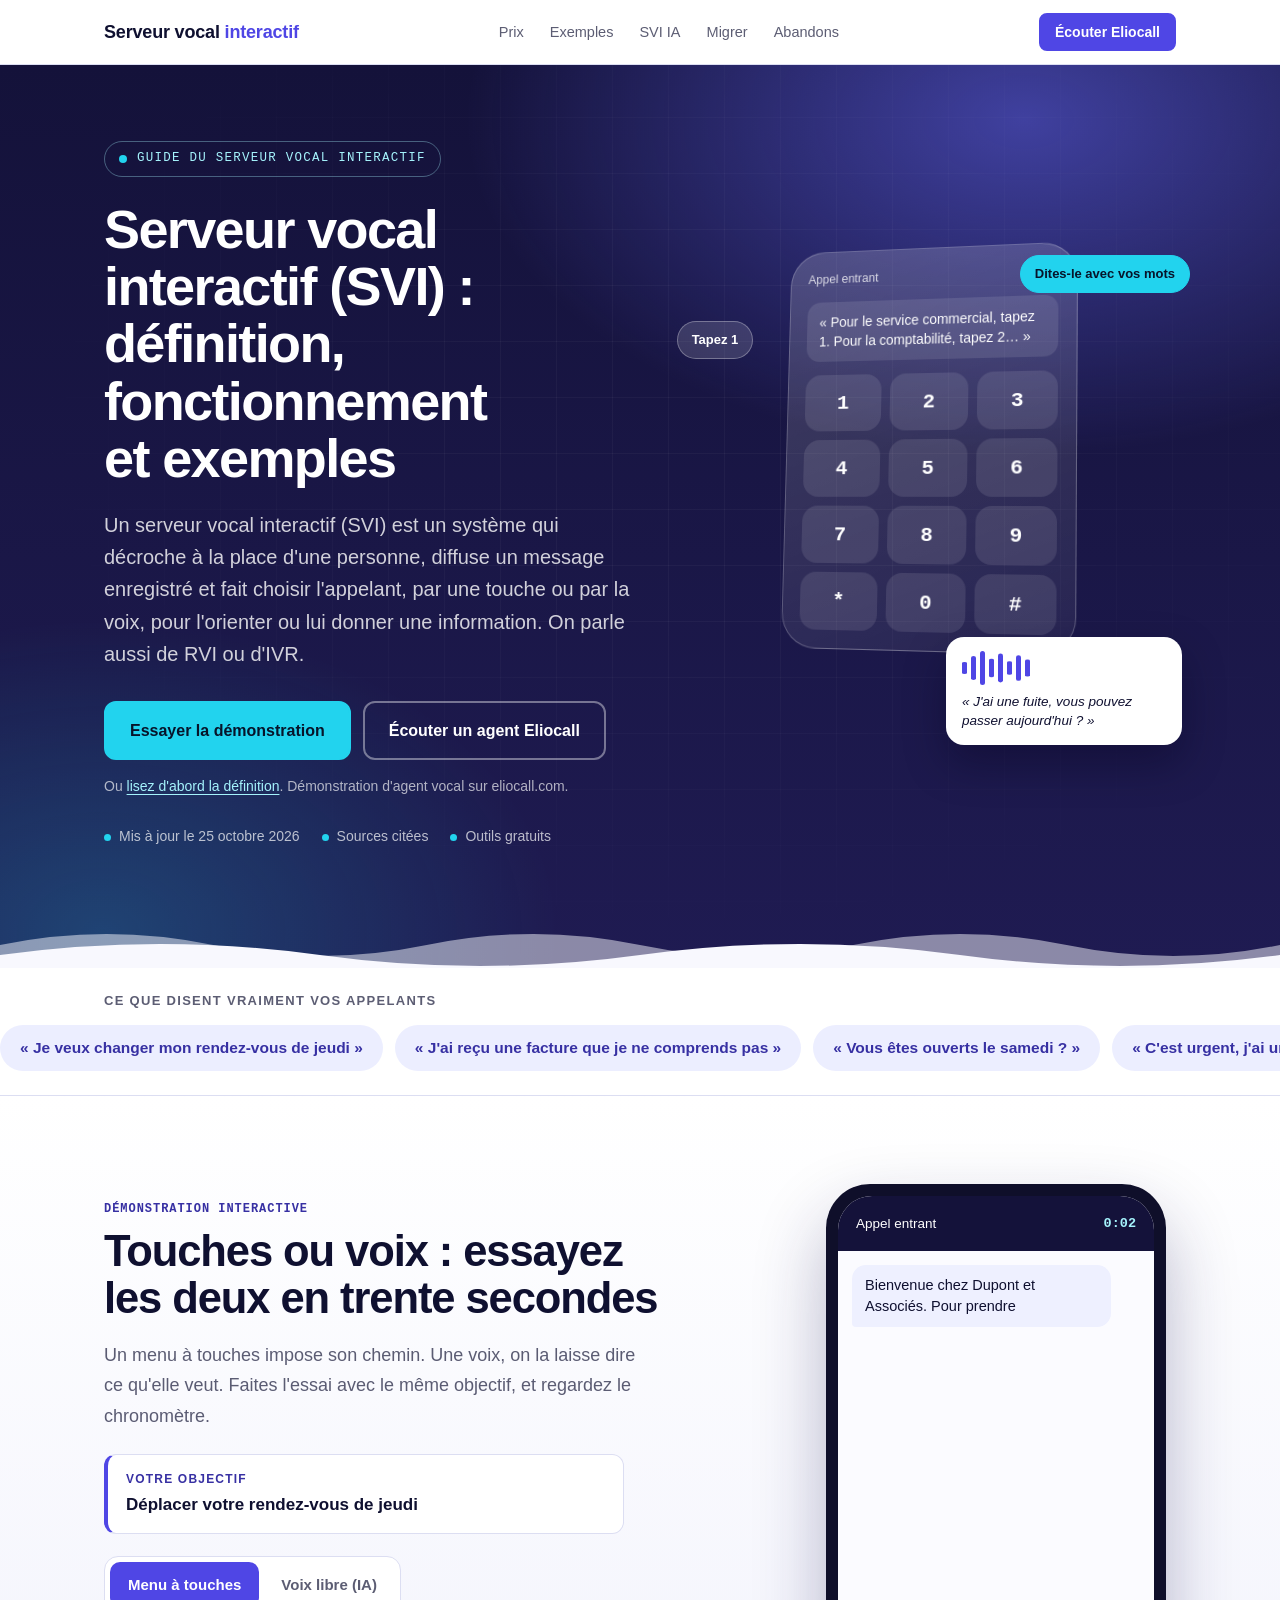
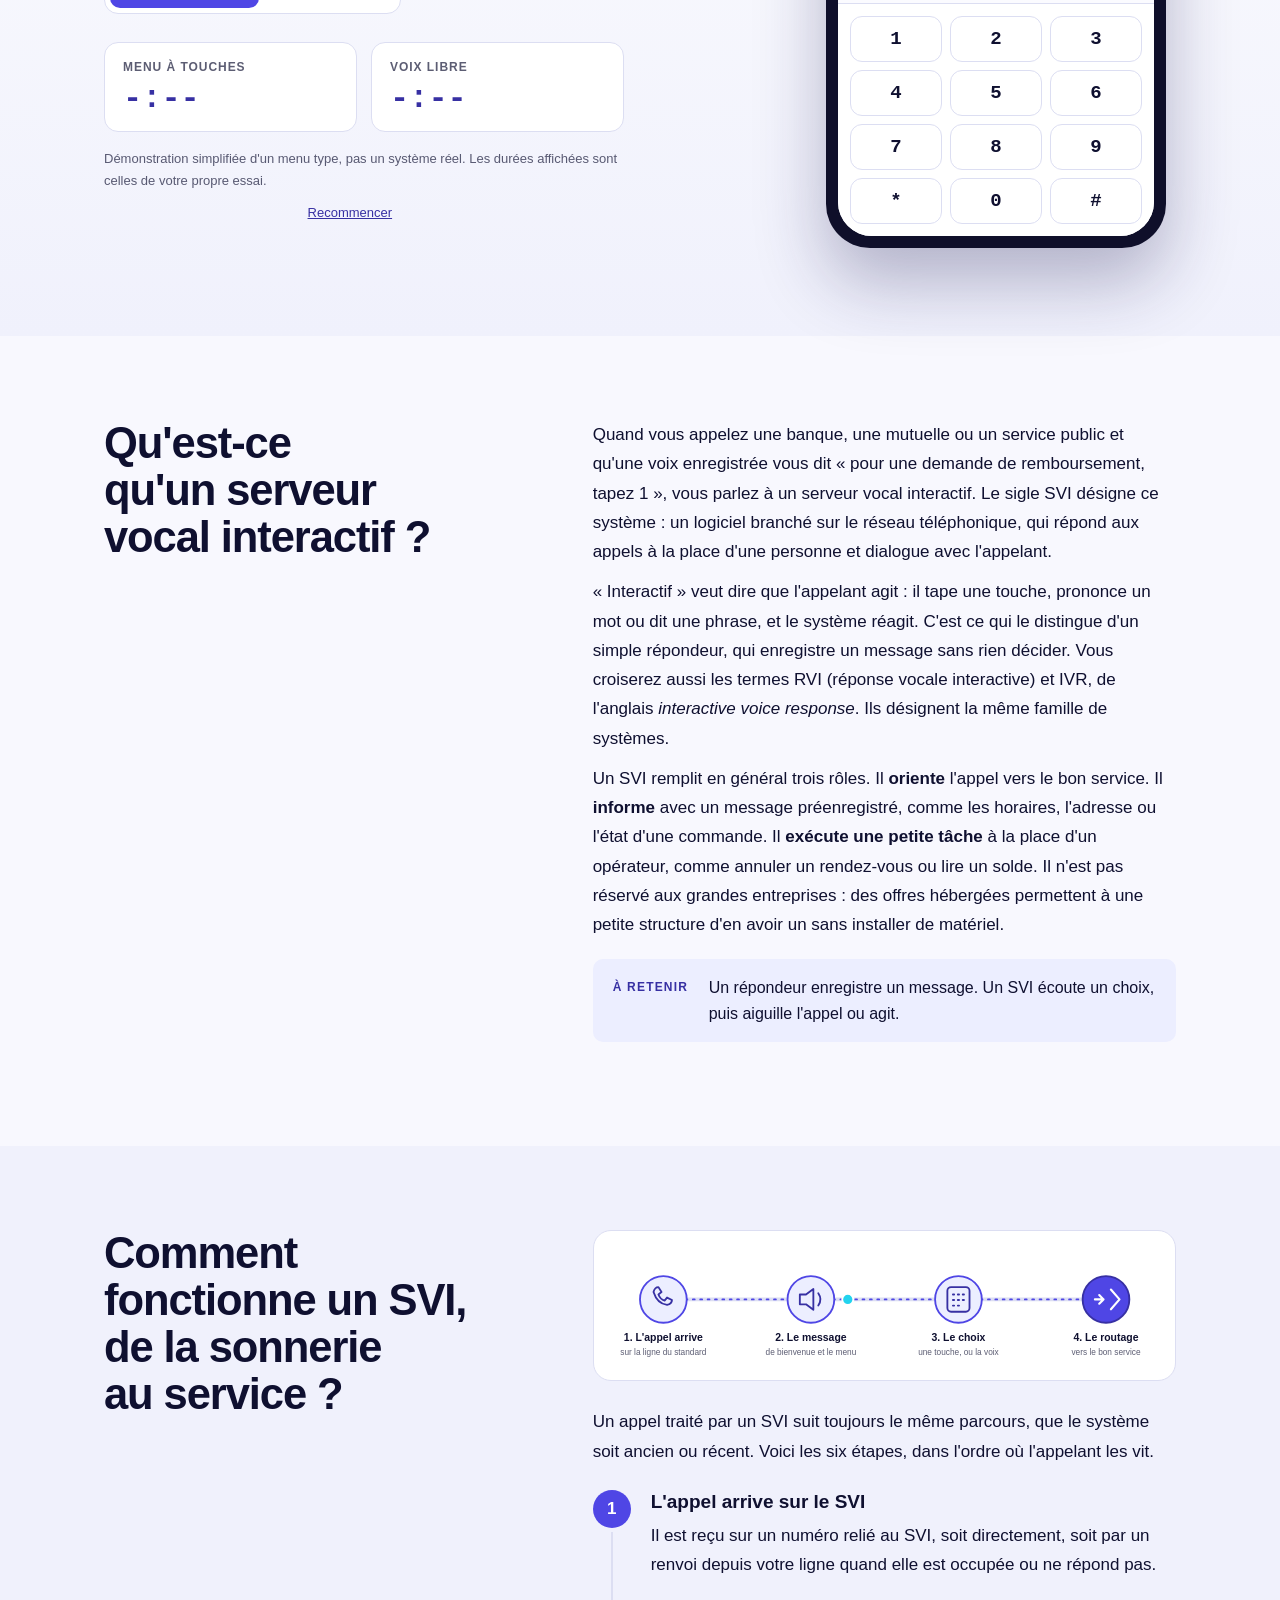
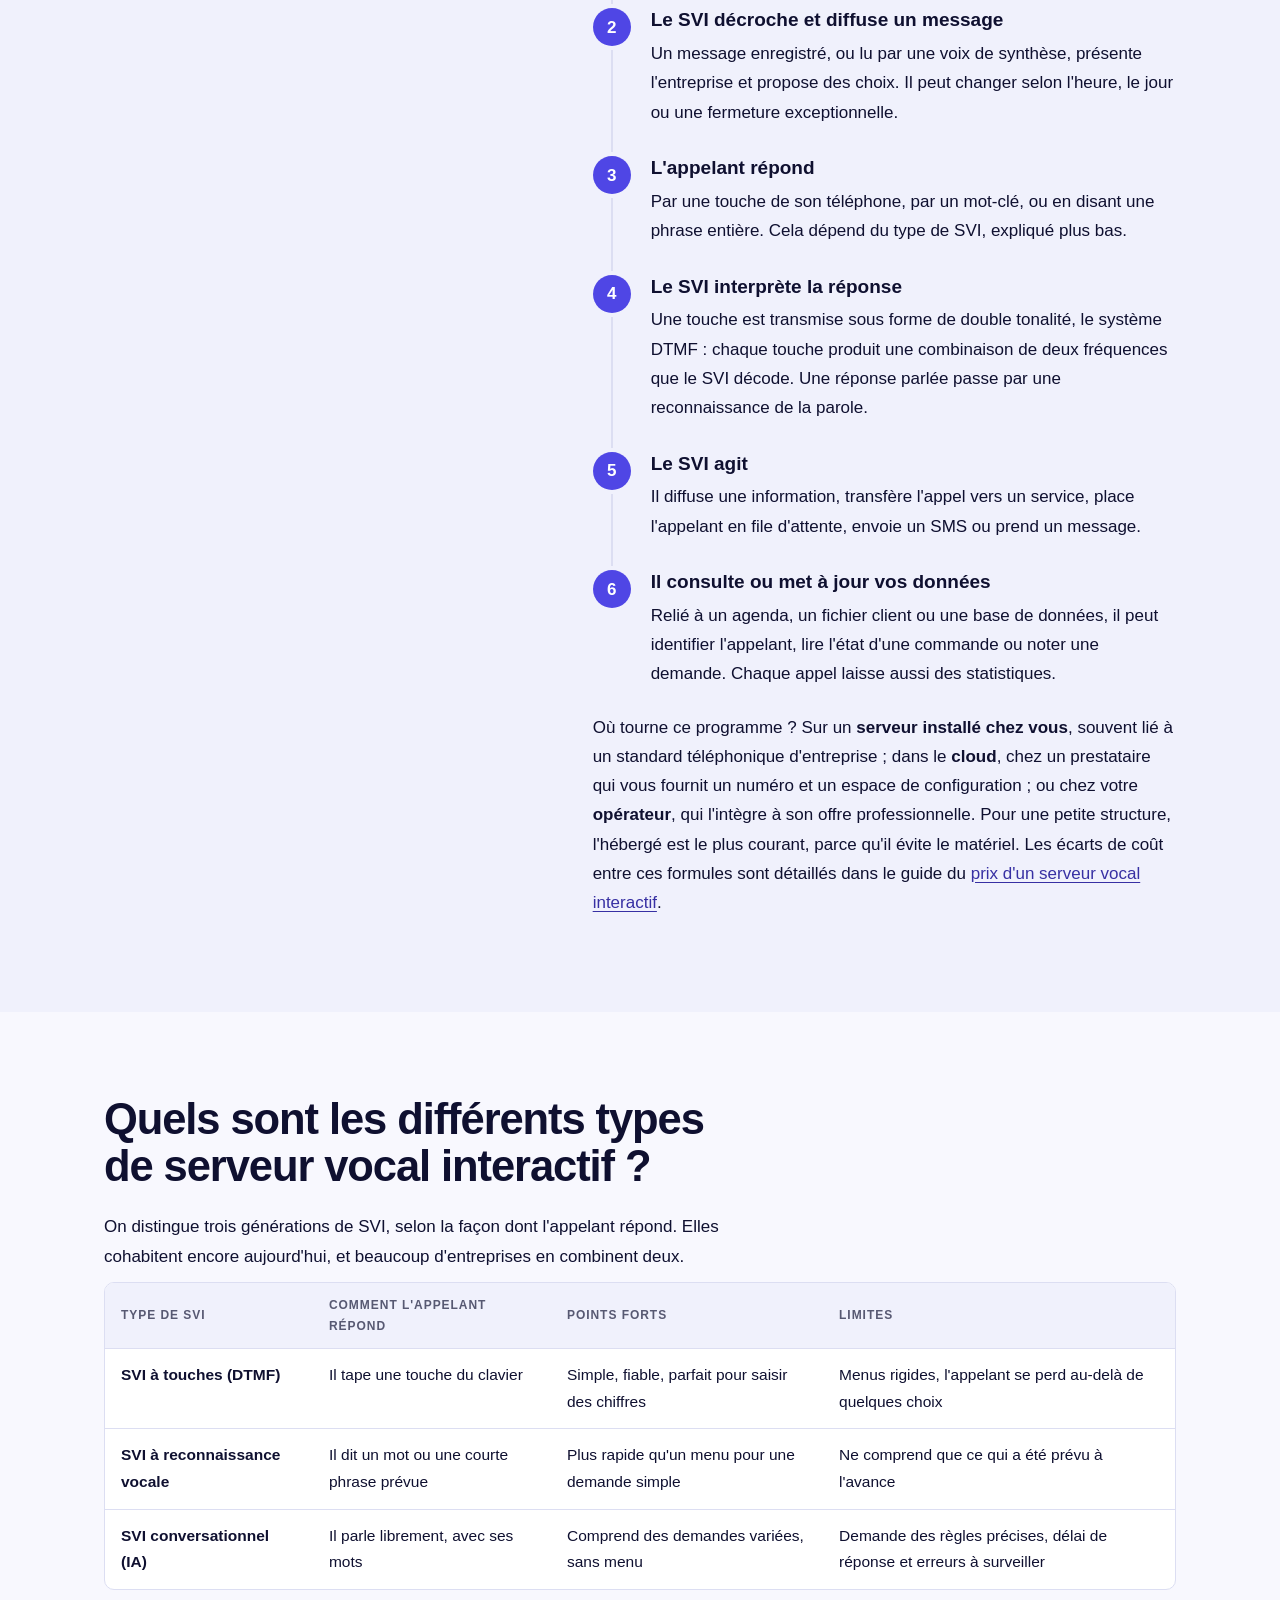
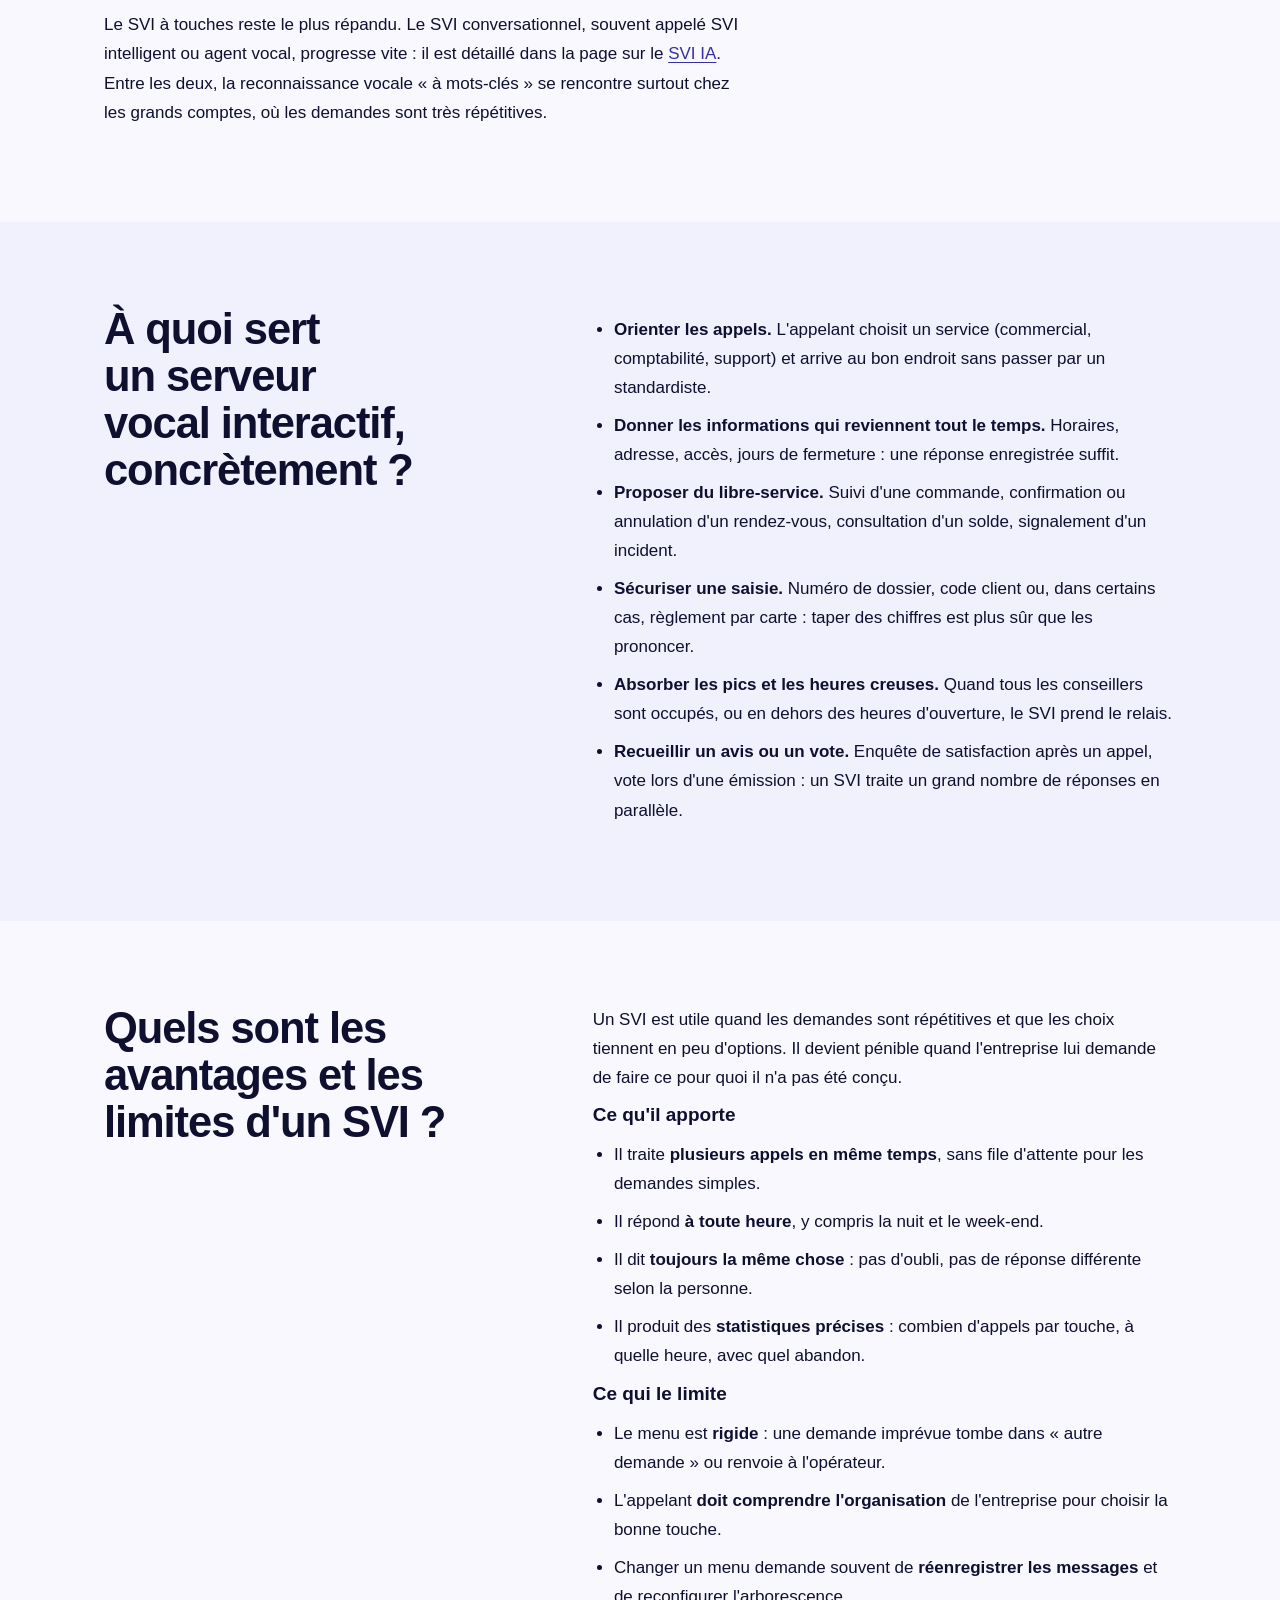
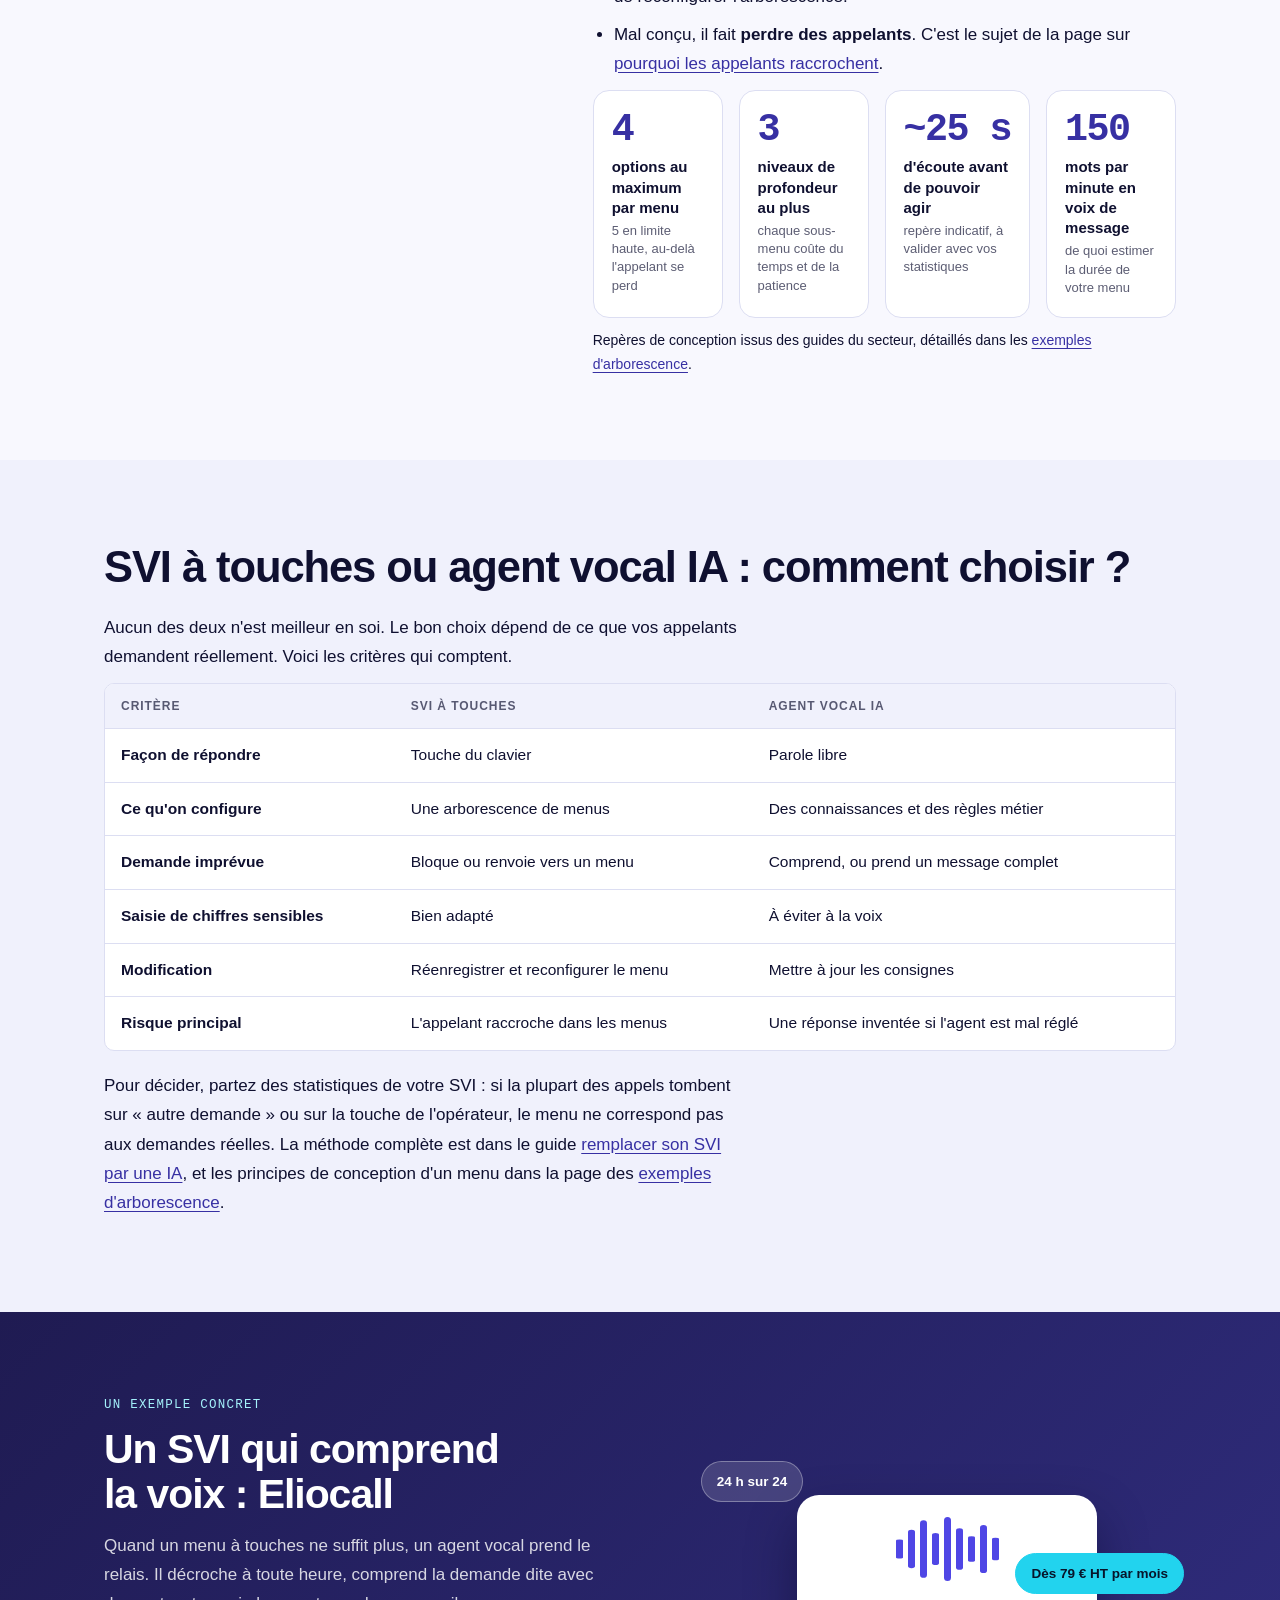
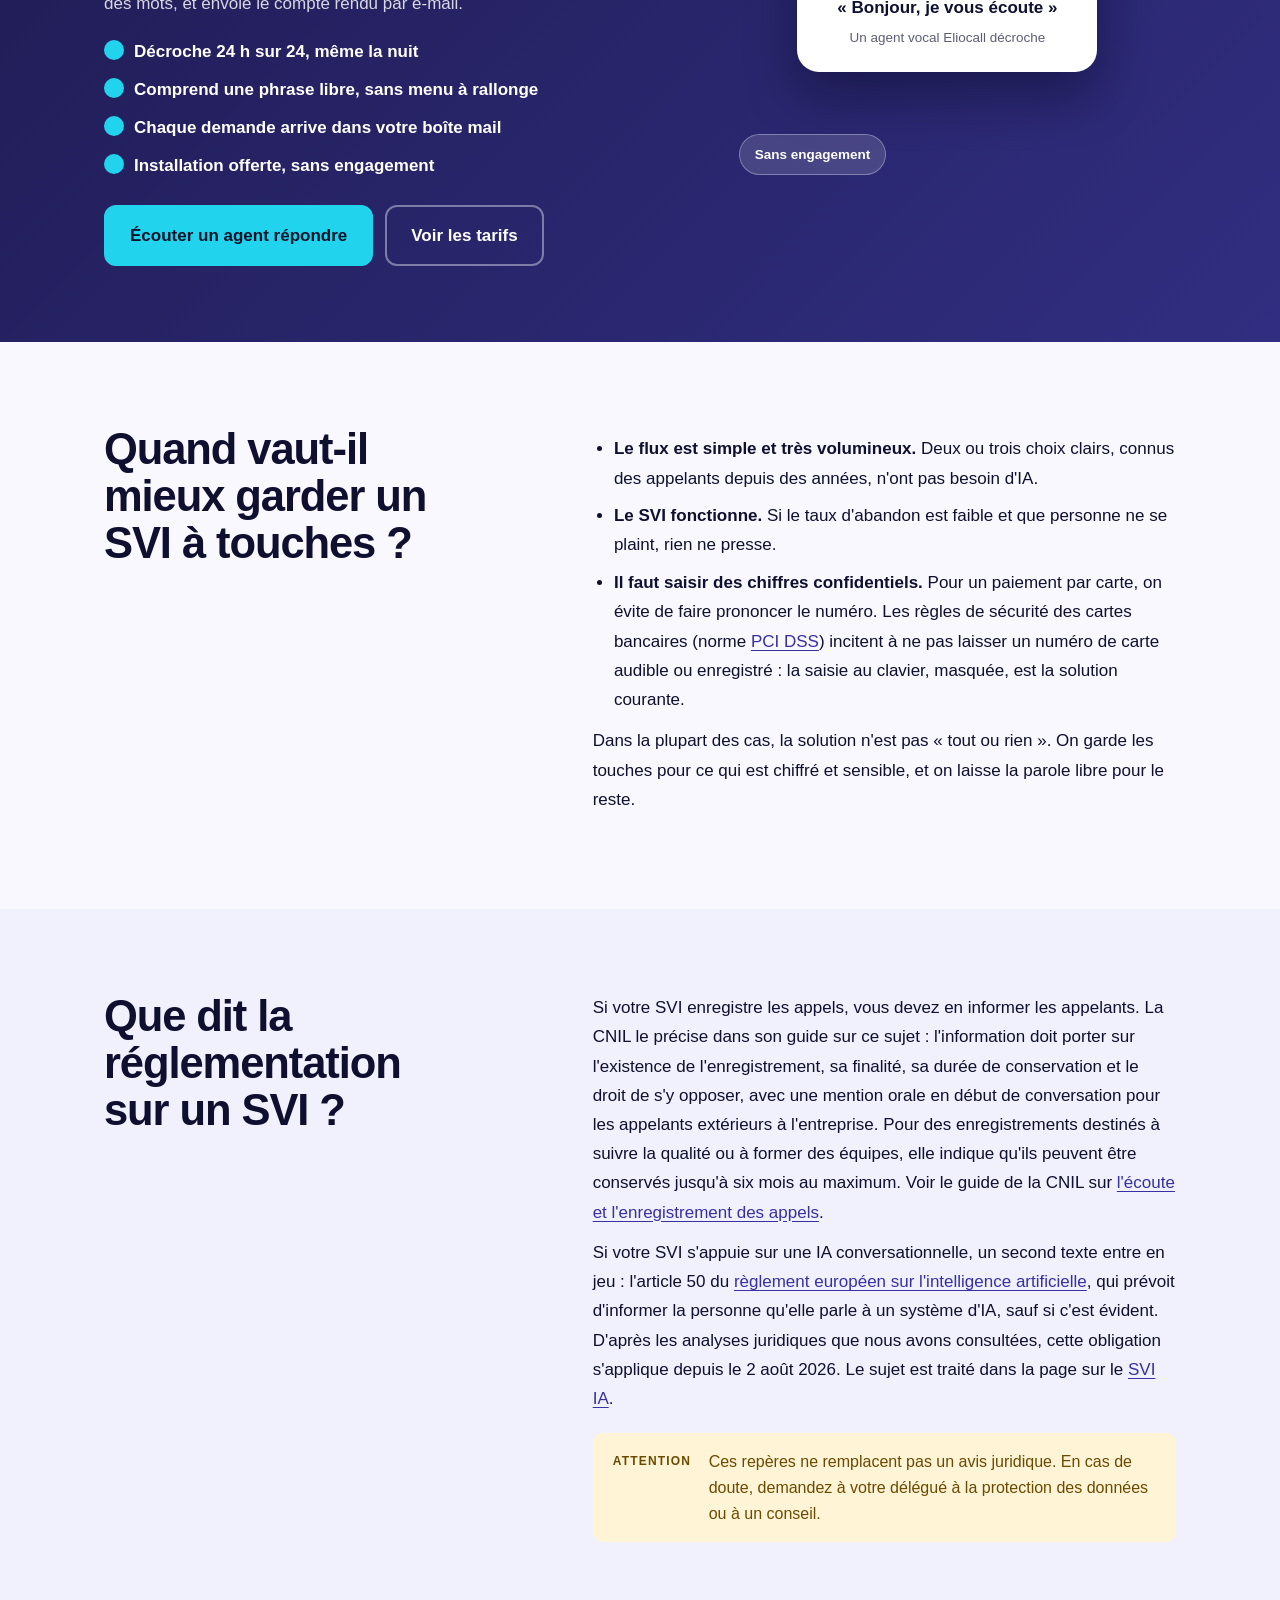
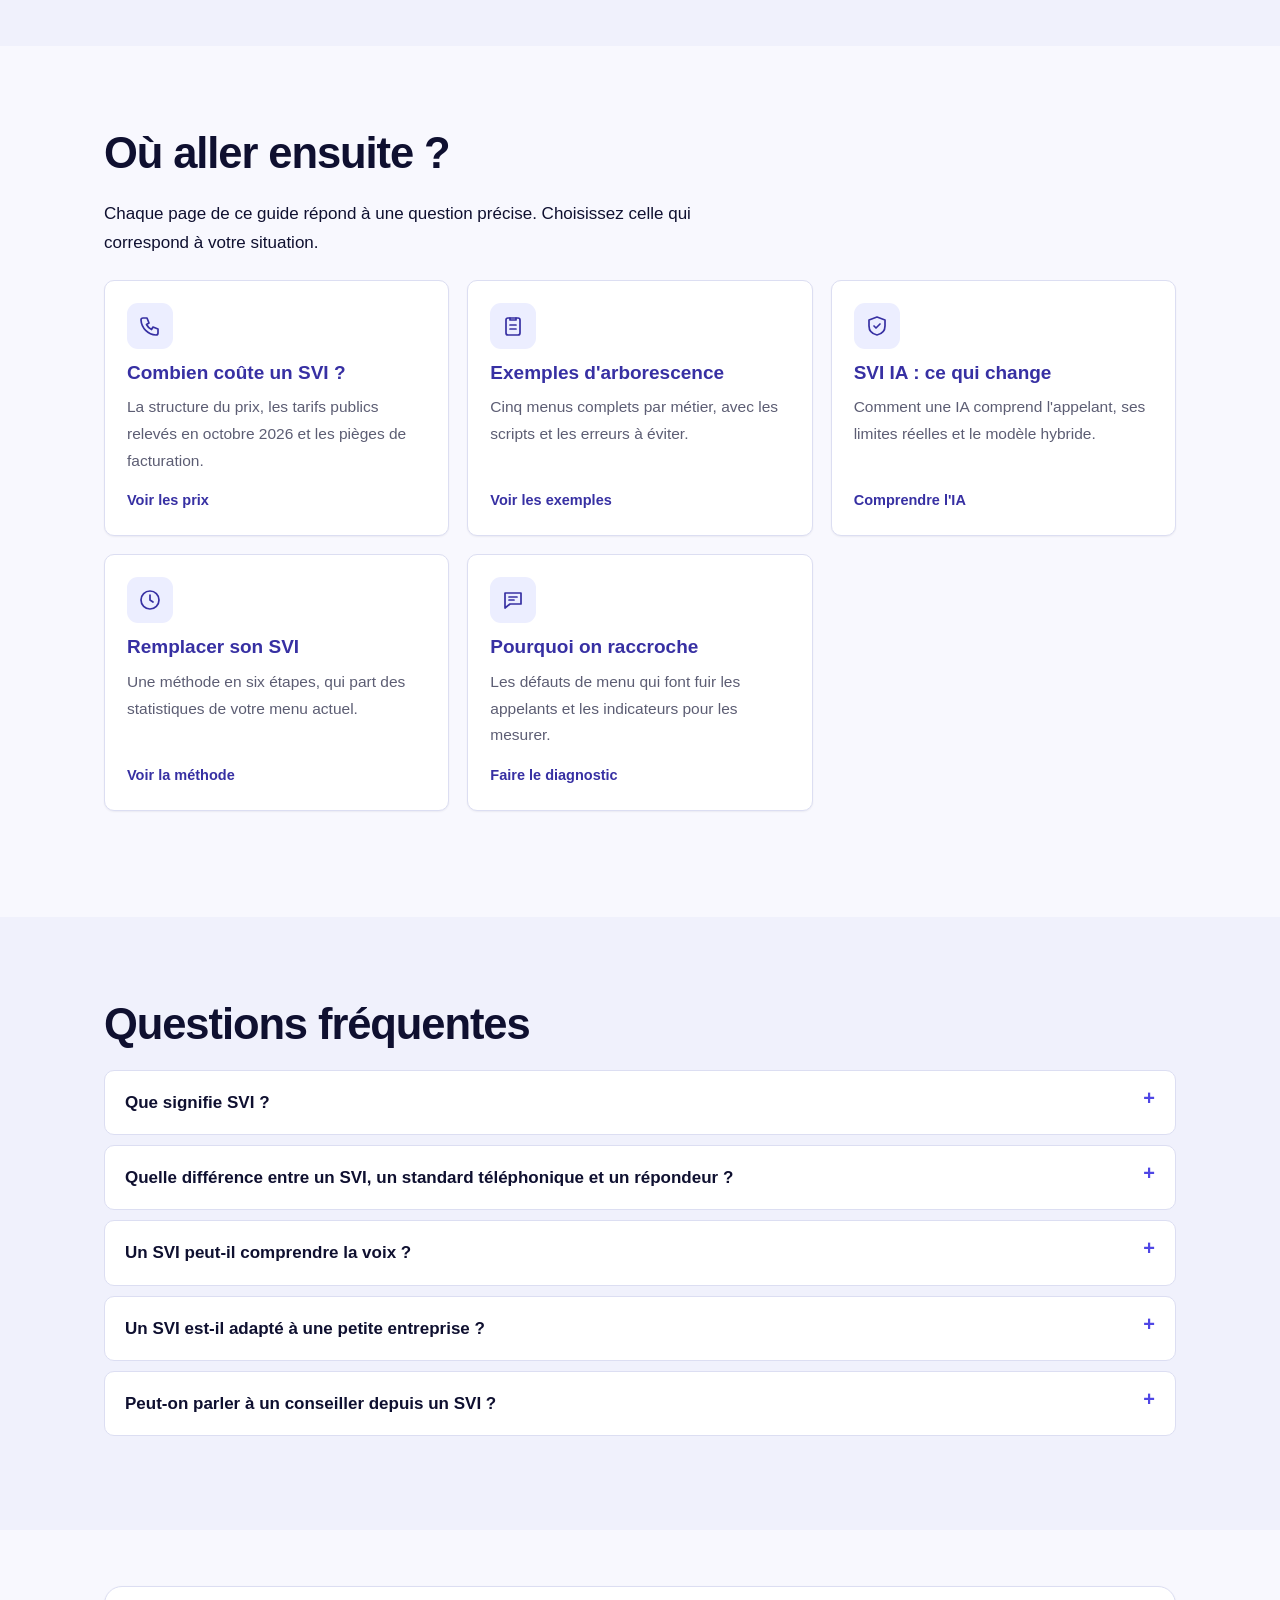
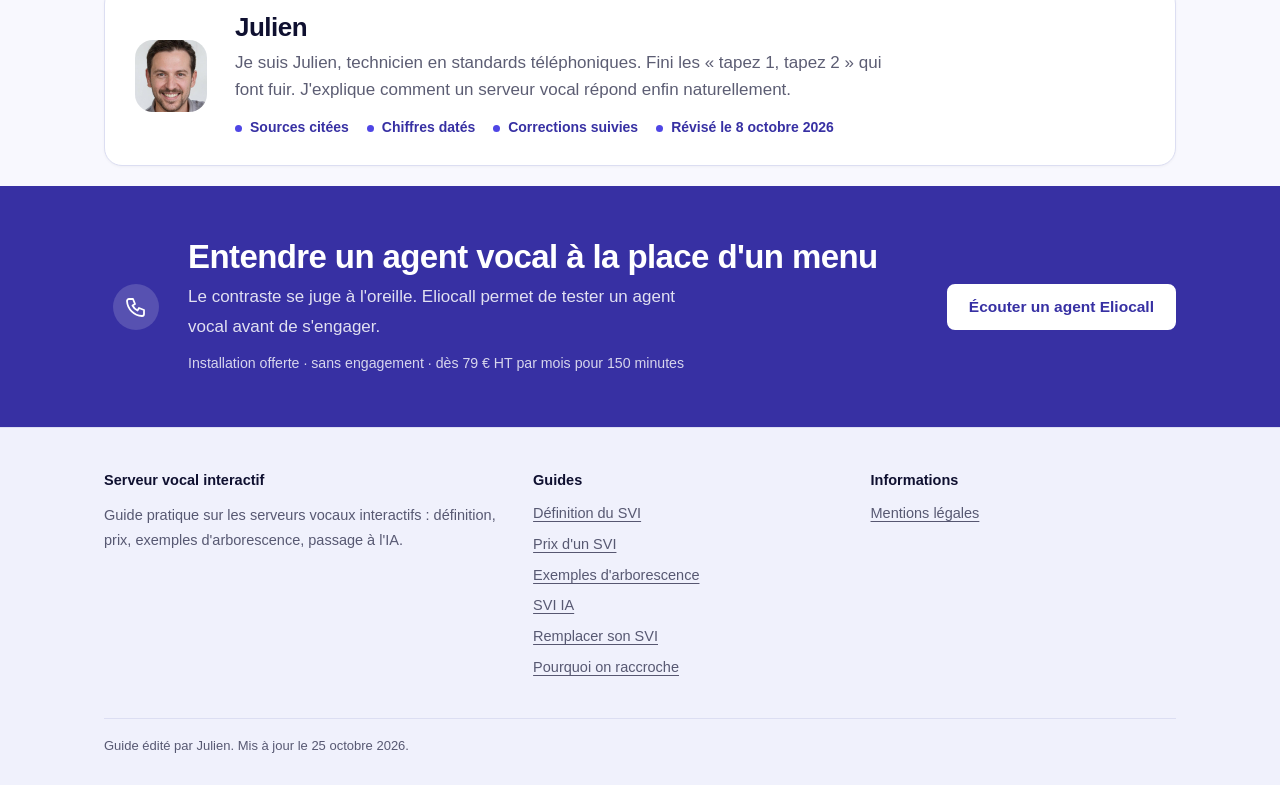
==== commit 3765c279: "Auto-update date 25 octobre 2026" ====
--- a/index.html
+++ b/index.html
@@ -26,7 +26,7 @@
 
 <meta http-equiv="Content-Security-Policy" content="default-src 'self'; script-src 'self' 'unsafe-inline'; style-src 'self' 'unsafe-inline'; img-src 'self' data:; base-uri 'self'; form-action 'none'">
 <meta name="referrer" content="strict-origin-when-cross-origin">
-<script type="application/ld+json">{"@context": "https://schema.org", "@graph": [{"@type": "BreadcrumbList", "itemListElement": [{"@type": "ListItem", "position": 1, "name": "Accueil", "item": "https://serveur-vocal-interactif.fr/"}]}, {"@type": "Article", "headline": "Serveur vocal interactif (SVI) : définition, fonctionnement et exemples", "description": "Un serveur vocal interactif (SVI) accueille les appels avec un menu vocal et les oriente. Définition, fonctionnement, types, avantages, limites et exemples.", "inLanguage": "fr-FR", "datePublished": "2026-10-05", "dateModified": "2026-10-24", "mainEntityOfPage": "https://serveur-vocal-interactif.fr/", "author": {"@type": "Organization", "name": "Serveur vocal interactif", "url": "https://serveur-vocal-interactif.fr"}, "publisher": {"@type": "Organization", "name": "Serveur vocal interactif", "url": "https://serveur-vocal-interactif.fr"}}, {"@type": "FAQPage", "mainEntity": [{"@type": "Question", "name": "Que signifie SVI ?", "acceptedAnswer": {"@type": "Answer", "text": "SVI veut dire serveur vocal interactif. Le même système s'appelle aussi réponse vocale interactive (RVI) ou, en anglais, IVR pour interactive voice response."}}, {"@type": "Question", "name": "Quelle différence entre un SVI, un standard téléphonique et un répondeur ?", "acceptedAnswer": {"@type": "Answer", "text": "Le standard téléphonique achemine les appels vers des postes. Le répondeur enregistre un message sans réagir. Le SVI dialogue avec l'appelant, par touches ou par la voix, puis aiguille l'appel ou exécute une action. Un SVI est souvent branché sur un standard."}}, {"@type": "Question", "name": "Un SVI peut-il comprendre la voix ?", "acceptedAnswer": {"@type": "Answer", "text": "Oui, s'il est équipé d'une reconnaissance vocale. Un SVI à touches ne réagit qu'au clavier. Un SVI à reconnaissance vocale comprend des mots ou des phrases prévues, et un SVI conversationnel comprend des demandes libres."}}, {"@type": "Question", "name": "Un SVI est-il adapté à une petite entreprise ?", "acceptedAnswer": {"@type": "Answer", "text": "Oui, quand les demandes sont répétitives et qu'on peut les classer en trois ou quatre choix. Des offres hébergées évitent tout matériel. Si les demandes sont très variées, une solution conversationnelle ou un simple message avec rappel peut mieux convenir."}}, {"@type": "Question", "name": "Peut-on parler à un conseiller depuis un SVI ?", "acceptedAnswer": {"@type": "Answer", "text": "C'est même recommandé. On prévoit en général une touche ou une attente en ligne pour joindre une personne, au moins aux heures d'ouverture. Sans cette sortie, un appelant dont le cas n'est pas prévu raccroche."}}]}, {"@type": "WebSite", "@id": "https://serveur-vocal-interactif.fr/#site", "name": "Serveur vocal interactif", "url": "https://serveur-vocal-interactif.fr/", "inLanguage": "fr-FR"}, {"@type": "Organization", "@id": "https://serveur-vocal-interactif.fr/#org", "name": "Serveur vocal interactif", "url": "https://serveur-vocal-interactif.fr/", "logo": {"@type": "ImageObject", "url": "https://serveur-vocal-interactif.fr/icon-192.png", "width": 192, "height": 192}}]}</script>
+<script type="application/ld+json">{"@context": "https://schema.org", "@graph": [{"@type": "BreadcrumbList", "itemListElement": [{"@type": "ListItem", "position": 1, "name": "Accueil", "item": "https://serveur-vocal-interactif.fr/"}]}, {"@type": "Article", "headline": "Serveur vocal interactif (SVI) : définition, fonctionnement et exemples", "description": "Un serveur vocal interactif (SVI) accueille les appels avec un menu vocal et les oriente. Définition, fonctionnement, types, avantages, limites et exemples.", "inLanguage": "fr-FR", "datePublished": "2026-10-05", "dateModified": "2026-10-25", "mainEntityOfPage": "https://serveur-vocal-interactif.fr/", "author": {"@type": "Organization", "name": "Serveur vocal interactif", "url": "https://serveur-vocal-interactif.fr"}, "publisher": {"@type": "Organization", "name": "Serveur vocal interactif", "url": "https://serveur-vocal-interactif.fr"}}, {"@type": "FAQPage", "mainEntity": [{"@type": "Question", "name": "Que signifie SVI ?", "acceptedAnswer": {"@type": "Answer", "text": "SVI veut dire serveur vocal interactif. Le même système s'appelle aussi réponse vocale interactive (RVI) ou, en anglais, IVR pour interactive voice response."}}, {"@type": "Question", "name": "Quelle différence entre un SVI, un standard téléphonique et un répondeur ?", "acceptedAnswer": {"@type": "Answer", "text": "Le standard téléphonique achemine les appels vers des postes. Le répondeur enregistre un message sans réagir. Le SVI dialogue avec l'appelant, par touches ou par la voix, puis aiguille l'appel ou exécute une action. Un SVI est souvent branché sur un standard."}}, {"@type": "Question", "name": "Un SVI peut-il comprendre la voix ?", "acceptedAnswer": {"@type": "Answer", "text": "Oui, s'il est équipé d'une reconnaissance vocale. Un SVI à touches ne réagit qu'au clavier. Un SVI à reconnaissance vocale comprend des mots ou des phrases prévues, et un SVI conversationnel comprend des demandes libres."}}, {"@type": "Question", "name": "Un SVI est-il adapté à une petite entreprise ?", "acceptedAnswer": {"@type": "Answer", "text": "Oui, quand les demandes sont répétitives et qu'on peut les classer en trois ou quatre choix. Des offres hébergées évitent tout matériel. Si les demandes sont très variées, une solution conversationnelle ou un simple message avec rappel peut mieux convenir."}}, {"@type": "Question", "name": "Peut-on parler à un conseiller depuis un SVI ?", "acceptedAnswer": {"@type": "Answer", "text": "C'est même recommandé. On prévoit en général une touche ou une attente en ligne pour joindre une personne, au moins aux heures d'ouverture. Sans cette sortie, un appelant dont le cas n'est pas prévu raccroche."}}]}, {"@type": "WebSite", "@id": "https://serveur-vocal-interactif.fr/#site", "name": "Serveur vocal interactif", "url": "https://serveur-vocal-interactif.fr/", "inLanguage": "fr-FR"}, {"@type": "Organization", "@id": "https://serveur-vocal-interactif.fr/#org", "name": "Serveur vocal interactif", "url": "https://serveur-vocal-interactif.fr/", "logo": {"@type": "ImageObject", "url": "https://serveur-vocal-interactif.fr/icon-192.png", "width": 192, "height": 192}}]}</script>
 <link rel="stylesheet" href="/style.css">
 <script>(function(){var d=document.documentElement;if(window.matchMedia&&matchMedia("(prefers-reduced-motion: reduce)").matches)return;d.classList.add("s-js");setTimeout(function(){if(!window.__rvok)d.classList.add("s-show")},3500)})();</script>
 </head>
@@ -35,7 +35,7 @@
 <div class="s-rdp" id="rdp" aria-hidden="true"><i></i></div>
 <header class="s-top"><div class="s-wrap"><a class="s-brand" href="/">Serveur vocal <span>interactif</span></a><nav class="s-nav" aria-label="Navigation"><a href="/prix-serveur-vocal-interactif/">Prix</a><a href="/arborescence-svi-exemples/">Exemples</a><a href="/svi-ia-agent-vocal/">SVI IA</a><a href="/remplacer-son-svi/">Migrer</a><a href="/pourquoi-les-appelants-raccrochent/">Abandons</a></nav><a class="s-btn s-small" href="https://eliocall.com/?utm_source=serveur-vocal-interactif&amp;utm_medium=guide&amp;utm_campaign=header" rel="nofollow sponsored noopener">Écouter Eliocall</a></div></header>
 <main id="contenu">
-<section class="s-lh" data-ap><div class="s-lgw" aria-hidden="true"><div class="s-lgrid"></div></div><div class="s-wrap"><div><div class="s-lk"><i></i>Guide du serveur vocal interactif</div><h1>Serveur vocal interactif (SVI)&nbsp;: définition, fonctionnement et exemples</h1><p class="s-ll">Un serveur vocal interactif (SVI) est un système qui décroche à la place d'une personne, diffuse un message enregistré et fait choisir l'appelant, par une touche ou par la voix, pour l'orienter ou lui donner une information. On parle aussi de RVI ou d'IVR.</p><div class="s-lacts"><a class="s-lb1" href="#demo">Essayer la démonstration</a><a class="s-lb2" href="https://eliocall.com/?utm_source=serveur-vocal-interactif&amp;utm_medium=guide&amp;utm_campaign=hero-ecouter#hero-form" rel="nofollow sponsored noopener">Écouter un agent Eliocall</a></div><p class="s-lsub">Ou <a href="#qu-est-ce-qu-un-serveur-vocal-interactif">lisez d'abord la définition</a>. Démonstration d'agent vocal sur eliocall.com.</p><div class="s-ltr"><span>Mis à jour le 24 octobre 2026</span><span>Sources citées</span><span>Outils gratuits</span></div></div><div class="s-lart" aria-hidden="true" id="lart"><div class="s-lphone" id="lphone"><div class="s-ltop"><span>Appel entrant</span><b>00:12</b></div><div class="s-lsay">«&nbsp;Pour le service commercial, tapez 1. Pour la comptabilité, tapez 2…&nbsp;»</div><div class="s-lkeys"><span>1</span><span>2</span><span>3</span><span>4</span><span>5</span><span>6</span><span>7</span><span>8</span><span>9</span><span>*</span><span>0</span><span>#</span></div></div><div class="s-lchip s-lc1">Tapez 1</div><div class="s-lchip s-lc2">Dites-le avec vos mots</div><div class="s-lvc"><div class="s-lw"><i></i><i></i><i></i><i></i><i></i><i></i><i></i><i></i></div><span>«&nbsp;J'ai une fuite, vous pouvez passer aujourd'hui&nbsp;?&nbsp;»</span></div></div></div><div class="s-lwave" aria-hidden="true"><svg viewBox="0 0 2880 54" preserveAspectRatio="none"><path d="M0 30 Q120 8 240 30 T480 30 T720 30 T960 30 T1200 30 T1440 30 T1680 30 T1920 30 T2160 30 T2400 30 T2640 30 T2880 30 V54 H0Z" fill="var(--bg)" opacity=".5"/><path d="M0 40 Q180 18 360 40 T720 40 T1080 40 T1440 40 T1800 40 T2160 40 T2520 40 T2880 40 V54 H0Z" fill="var(--bg)"/></svg></div></section><script>(function(){var a=document.getElementById("lart"),p=document.getElementById("lphone");if(!a||!p)return;if(!(window.matchMedia&&matchMedia("(pointer: fine)").matches)||(window.matchMedia&&matchMedia("(prefers-reduced-motion: reduce)").matches))return;var tk=false,x=0,y=0;a.addEventListener("pointermove",function(e){var r=a.getBoundingClientRect();x=(e.clientX-r.left)/r.width-.5;y=(e.clientY-r.top)/r.height-.5;if(!tk){tk=true;requestAnimationFrame(function(){tk=false;p.style.setProperty("--ry",(x*18-6)+"deg");p.style.setProperty("--rx",(5-y*14)+"deg")})}});a.addEventListener("pointerleave",function(){p.style.setProperty("--ry","-11deg");p.style.setProperty("--rx","5deg")})})();</script>
+<section class="s-lh" data-ap><div class="s-lgw" aria-hidden="true"><div class="s-lgrid"></div></div><div class="s-wrap"><div><div class="s-lk"><i></i>Guide du serveur vocal interactif</div><h1>Serveur vocal interactif (SVI)&nbsp;: définition, fonctionnement et exemples</h1><p class="s-ll">Un serveur vocal interactif (SVI) est un système qui décroche à la place d'une personne, diffuse un message enregistré et fait choisir l'appelant, par une touche ou par la voix, pour l'orienter ou lui donner une information. On parle aussi de RVI ou d'IVR.</p><div class="s-lacts"><a class="s-lb1" href="#demo">Essayer la démonstration</a><a class="s-lb2" href="https://eliocall.com/?utm_source=serveur-vocal-interactif&amp;utm_medium=guide&amp;utm_campaign=hero-ecouter#hero-form" rel="nofollow sponsored noopener">Écouter un agent Eliocall</a></div><p class="s-lsub">Ou <a href="#qu-est-ce-qu-un-serveur-vocal-interactif">lisez d'abord la définition</a>. Démonstration d'agent vocal sur eliocall.com.</p><div class="s-ltr"><span>Mis à jour le 25 octobre 2026</span><span>Sources citées</span><span>Outils gratuits</span></div></div><div class="s-lart" aria-hidden="true" id="lart"><div class="s-lphone" id="lphone"><div class="s-ltop"><span>Appel entrant</span><b>00:12</b></div><div class="s-lsay">«&nbsp;Pour le service commercial, tapez 1. Pour la comptabilité, tapez 2…&nbsp;»</div><div class="s-lkeys"><span>1</span><span>2</span><span>3</span><span>4</span><span>5</span><span>6</span><span>7</span><span>8</span><span>9</span><span>*</span><span>0</span><span>#</span></div></div><div class="s-lchip s-lc1">Tapez 1</div><div class="s-lchip s-lc2">Dites-le avec vos mots</div><div class="s-lvc"><div class="s-lw"><i></i><i></i><i></i><i></i><i></i><i></i><i></i><i></i></div><span>«&nbsp;J'ai une fuite, vous pouvez passer aujourd'hui&nbsp;?&nbsp;»</span></div></div></div><div class="s-lwave" aria-hidden="true"><svg viewBox="0 0 2880 54" preserveAspectRatio="none"><path d="M0 30 Q120 8 240 30 T480 30 T720 30 T960 30 T1200 30 T1440 30 T1680 30 T1920 30 T2160 30 T2400 30 T2640 30 T2880 30 V54 H0Z" fill="var(--bg)" opacity=".5"/><path d="M0 40 Q180 18 360 40 T720 40 T1080 40 T1440 40 T1800 40 T2160 40 T2520 40 T2880 40 V54 H0Z" fill="var(--bg)"/></svg></div></section><script>(function(){var a=document.getElementById("lart"),p=document.getElementById("lphone");if(!a||!p)return;if(!(window.matchMedia&&matchMedia("(pointer: fine)").matches)||(window.matchMedia&&matchMedia("(prefers-reduced-motion: reduce)").matches))return;var tk=false,x=0,y=0;a.addEventListener("pointermove",function(e){var r=a.getBoundingClientRect();x=(e.clientX-r.left)/r.width-.5;y=(e.clientY-r.top)/r.height-.5;if(!tk){tk=true;requestAnimationFrame(function(){tk=false;p.style.setProperty("--ry",(x*18-6)+"deg");p.style.setProperty("--rx",(5-y*14)+"deg")})}});a.addEventListener("pointerleave",function(){p.style.setProperty("--ry","-11deg");p.style.setProperty("--rx","5deg")})})();</script>
 <div class="s-lm" data-ap><p>Ce que disent vraiment vos appelants</p><div class="s-lmt"><span>«&nbsp;Je veux changer mon rendez-vous de jeudi&nbsp;»</span><span>«&nbsp;J'ai reçu une facture que je ne comprends pas&nbsp;»</span><span>«&nbsp;Vous êtes ouverts le samedi&nbsp;?&nbsp;»</span><span>«&nbsp;C'est urgent, j'ai une fuite chez moi&nbsp;»</span><span>«&nbsp;Je rappelle au sujet de mon devis&nbsp;»</span><span>«&nbsp;Où en est ma commande&nbsp;?&nbsp;»</span><span>«&nbsp;Je voudrais parler à Monsieur Martin&nbsp;»</span><span>«&nbsp;Quels papiers dois-je apporter&nbsp;?&nbsp;»</span><span>«&nbsp;Je ne trouve pas mon numéro de dossier&nbsp;»</span><span aria-hidden="true">«&nbsp;Je veux changer mon rendez-vous de jeudi&nbsp;»</span><span aria-hidden="true">«&nbsp;J'ai reçu une facture que je ne comprends pas&nbsp;»</span><span aria-hidden="true">«&nbsp;Vous êtes ouverts le samedi&nbsp;?&nbsp;»</span><span aria-hidden="true">«&nbsp;C'est urgent, j'ai une fuite chez moi&nbsp;»</span><span aria-hidden="true">«&nbsp;Je rappelle au sujet de mon devis&nbsp;»</span><span aria-hidden="true">«&nbsp;Où en est ma commande&nbsp;?&nbsp;»</span><span aria-hidden="true">«&nbsp;Je voudrais parler à Monsieur Martin&nbsp;»</span><span aria-hidden="true">«&nbsp;Quels papiers dois-je apporter&nbsp;?&nbsp;»</span><span aria-hidden="true">«&nbsp;Je ne trouve pas mon numéro de dossier&nbsp;»</span></div></div>
 <section id="demo" class="s-ld s-rv"><div class="s-wrap">
 <div>
@@ -200,7 +200,7 @@
 <section class="s-rdn" id="redaction"><div class="s-wrap"><div class="s-rdc"><img class="s-rdm" src="/auteur.jpg" alt="" width="72" height="72" loading="lazy" decoding="async"><div><h2>Julien</h2><p>Je suis Julien, technicien en standards téléphoniques. Fini les « tapez 1, tapez 2 » qui font fuir. J'explique comment un serveur vocal répond enfin naturellement.</p><ul><li>Sources citées</li><li>Chiffres datés</li><li>Corrections suivies</li><li>Révisé le 8 octobre 2026</li></ul></div></div></div></section>
 <div class="s-band"><div class="s-wrap"><div><div class="s-rg" aria-hidden="true"><span></span><span></span><span></span><b><svg viewBox="0 0 24 24" width="24" height="24" fill="none" stroke="#fff" stroke-width="1.8" stroke-linecap="round" stroke-linejoin="round"><path d="M5 4h4l2 5-2.5 1.5a11 11 0 0 0 5 5L15 13l5 2v4a2 2 0 0 1-2 2A16 16 0 0 1 3 6a2 2 0 0 1 2-2z"/></svg></b></div><div><h2>Entendre un agent vocal à la place d'un menu</h2><p>Le contraste se juge à l'oreille. Eliocall permet de tester un agent vocal avant de s'engager.</p><small style="display:block;margin-top:10px;opacity:.8">Installation offerte · sans engagement · dès 79 € HT par mois pour 150 minutes</small></div></div><a class="s-btn" href="https://eliocall.com/?utm_source=serveur-vocal-interactif&amp;utm_medium=guide&amp;utm_campaign=svi-accueil" rel="nofollow sponsored noopener">Écouter un agent Eliocall</a></div></div>
 </main>
-<footer class="s-foot"><div class="s-wrap"><div><b>Serveur vocal <span>interactif</span></b><p>Guide pratique sur les serveurs vocaux interactifs&nbsp;: définition, prix, exemples d'arborescence, passage à l'IA.</p></div><div><b>Guides</b><ul><li><a href="/">Définition du SVI</a></li><li><a href="/prix-serveur-vocal-interactif/">Prix d'un SVI</a></li><li><a href="/arborescence-svi-exemples/">Exemples d'arborescence</a></li><li><a href="/svi-ia-agent-vocal/">SVI IA</a></li><li><a href="/remplacer-son-svi/">Remplacer son SVI</a></li><li><a href="/pourquoi-les-appelants-raccrochent/">Pourquoi on raccroche</a></li></ul></div><div><b>Informations</b><ul><li><a href="/mentions-legales/">Mentions légales</a></li></ul></div><div class="s-small">Guide édité par Julien. Mis à jour le 24 octobre 2026.</div></div></footer>
+<footer class="s-foot"><div class="s-wrap"><div><b>Serveur vocal <span>interactif</span></b><p>Guide pratique sur les serveurs vocaux interactifs&nbsp;: définition, prix, exemples d'arborescence, passage à l'IA.</p></div><div><b>Guides</b><ul><li><a href="/">Définition du SVI</a></li><li><a href="/prix-serveur-vocal-interactif/">Prix d'un SVI</a></li><li><a href="/arborescence-svi-exemples/">Exemples d'arborescence</a></li><li><a href="/svi-ia-agent-vocal/">SVI IA</a></li><li><a href="/remplacer-son-svi/">Remplacer son SVI</a></li><li><a href="/pourquoi-les-appelants-raccrochent/">Pourquoi on raccroche</a></li></ul></div><div><b>Informations</b><ul><li><a href="/mentions-legales/">Mentions légales</a></li></ul></div><div class="s-small">Guide édité par Julien. Mis à jour le 25 octobre 2026.</div></div></footer>
 <script>(function(){var P="s-",d=document;if(window.matchMedia&&matchMedia("(prefers-reduced-motion: reduce)").matches)return;window.__rvok=1;
 var rd=d.getElementById("rdp"),bar=rd&&rd.firstElementChild,top=d.querySelector("."+P+"top"),tk=false;
 function onS(){tk=false;var h=d.documentElement,max=h.scrollHeight-h.clientHeight,y=window.pageYOffset||h.scrollTop;if(bar&&max>0)bar.style.transform="scaleX("+Math.min(1,y/max)+")";if(top){if(y>8)top.classList.add(P+"sc");else top.classList.remove(P+"sc")}}
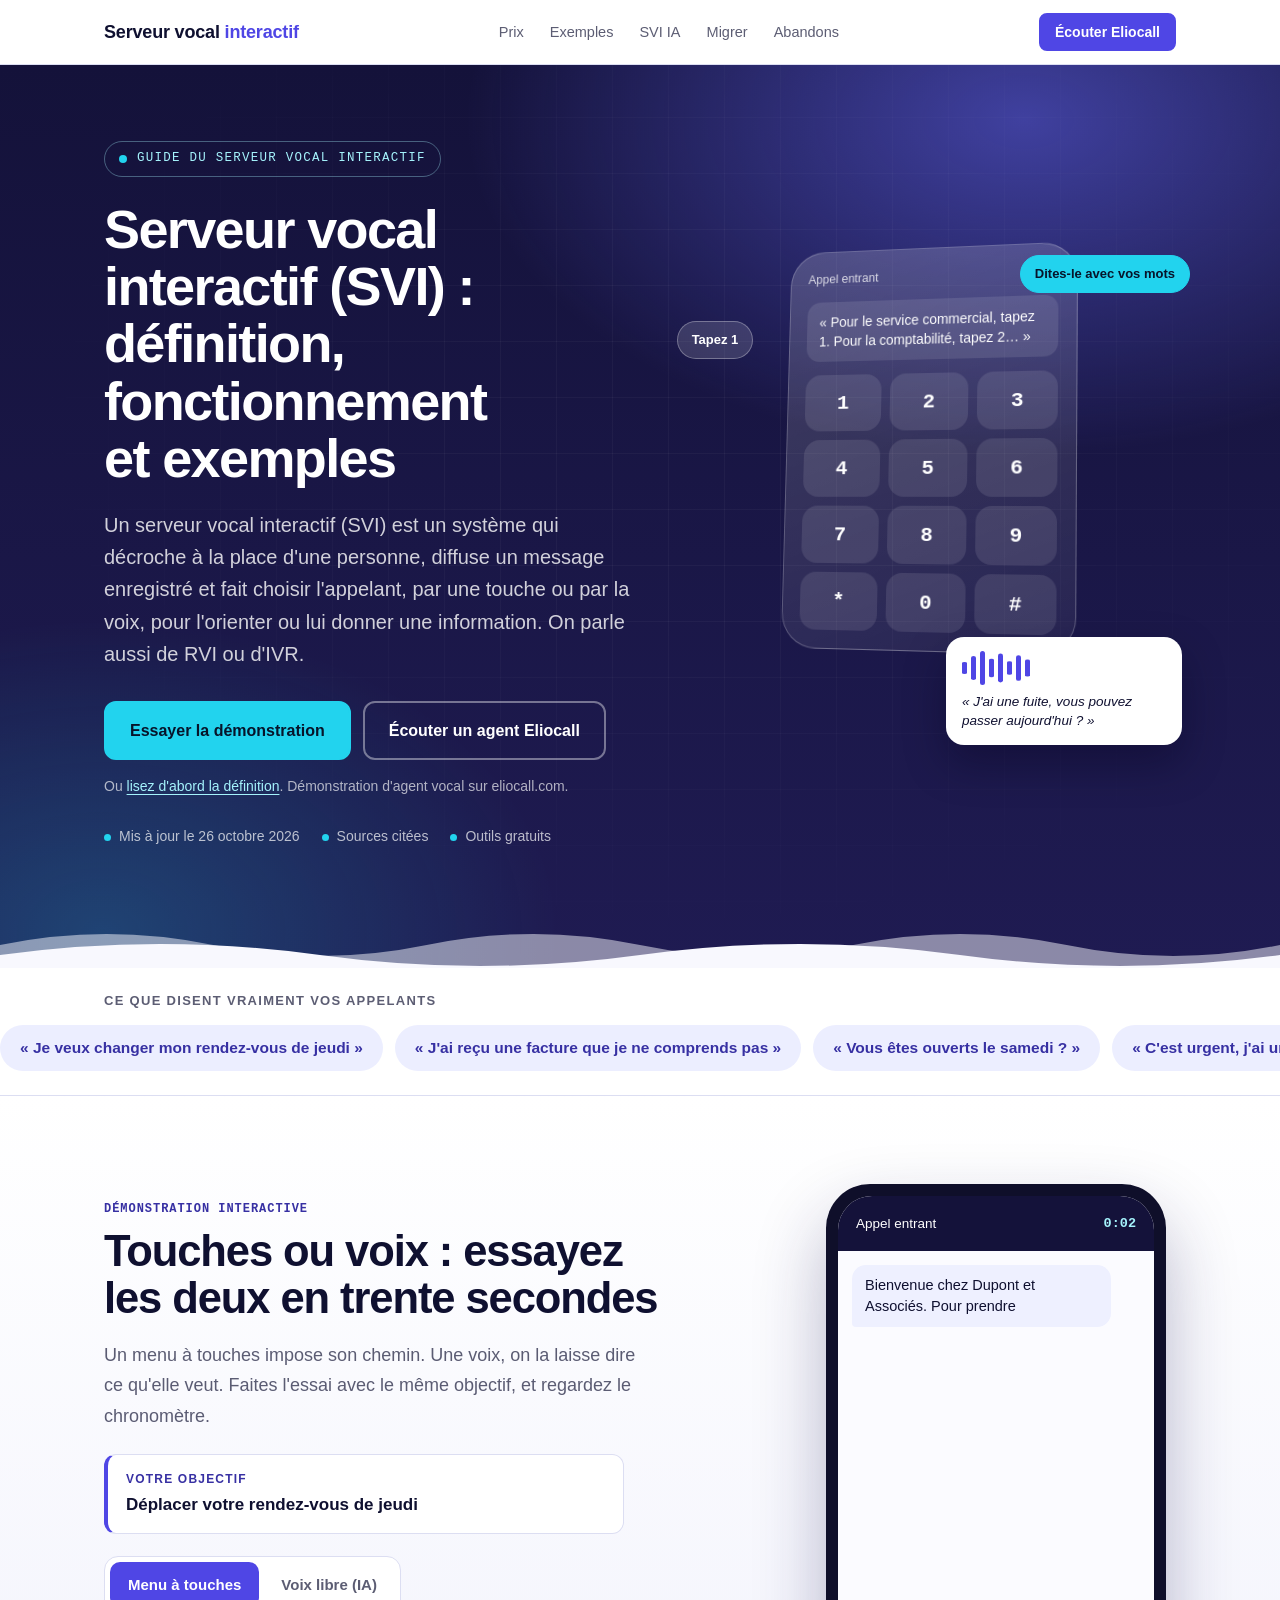
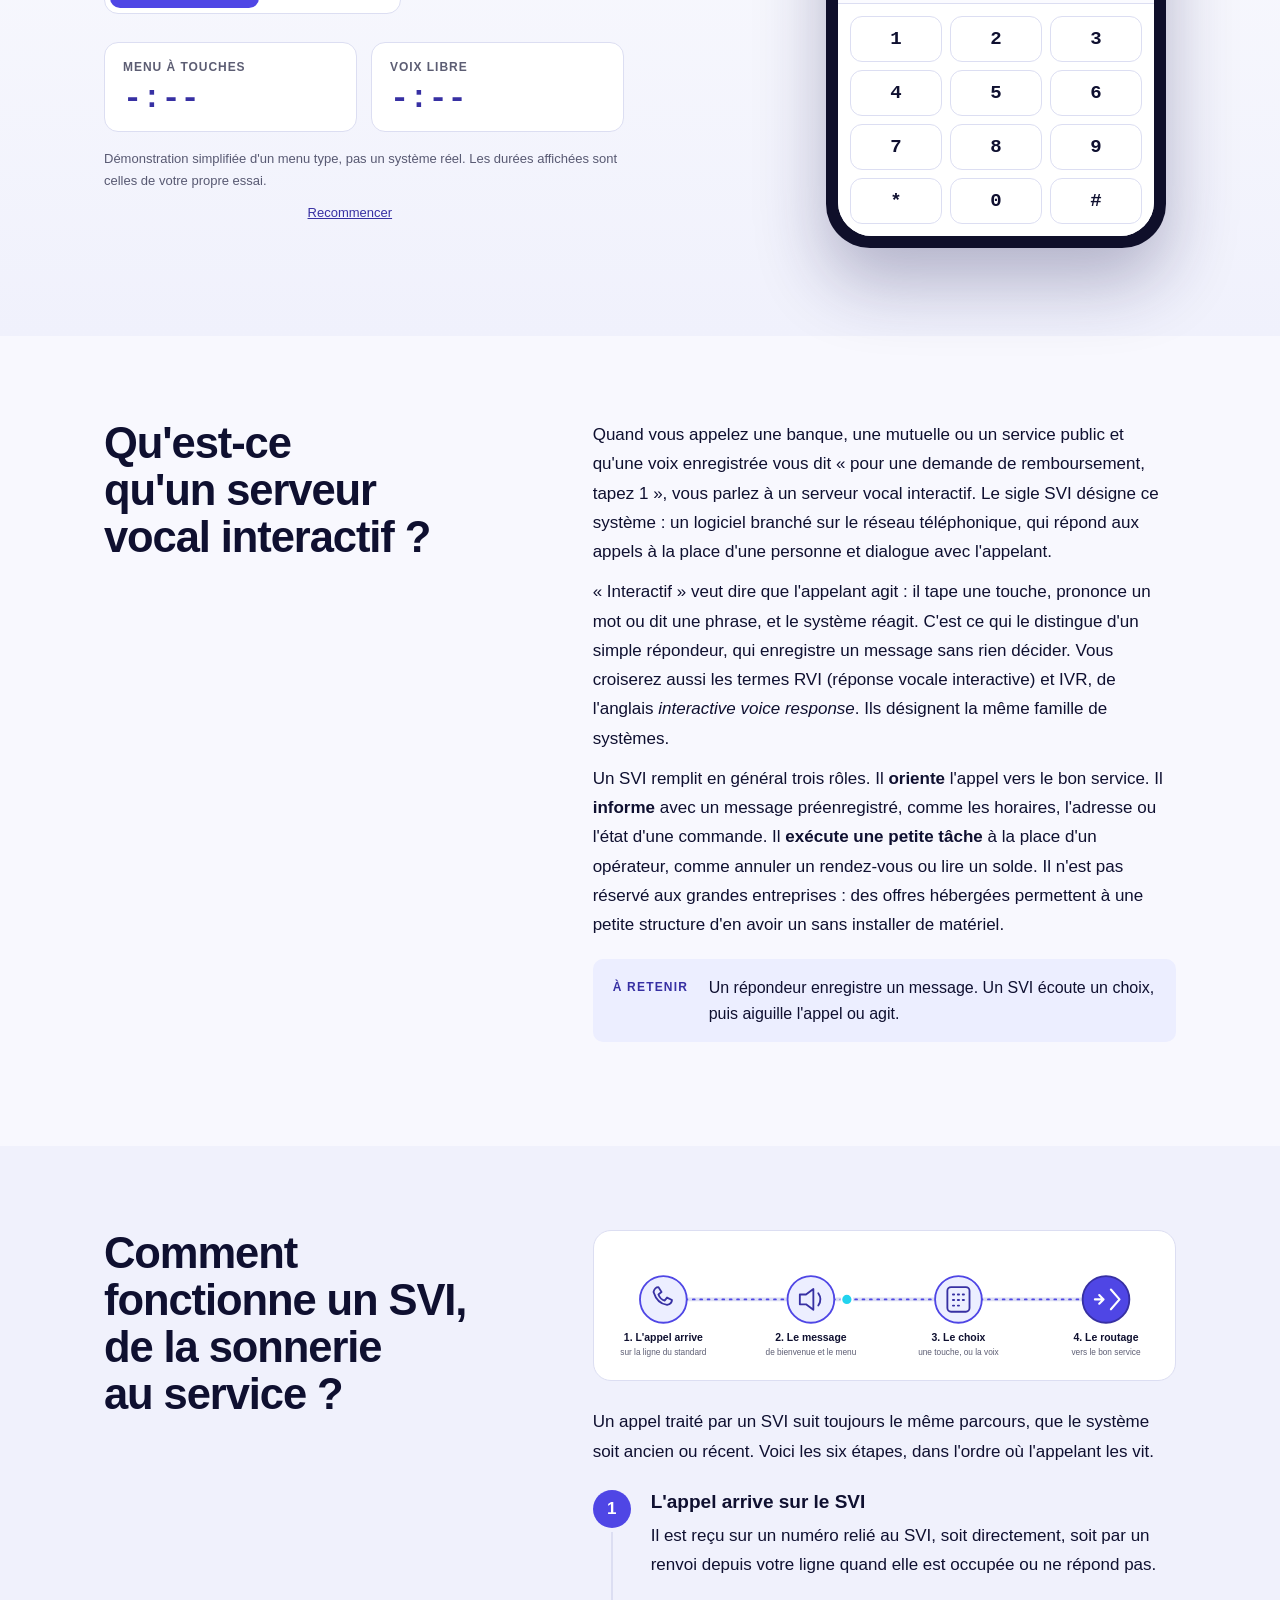
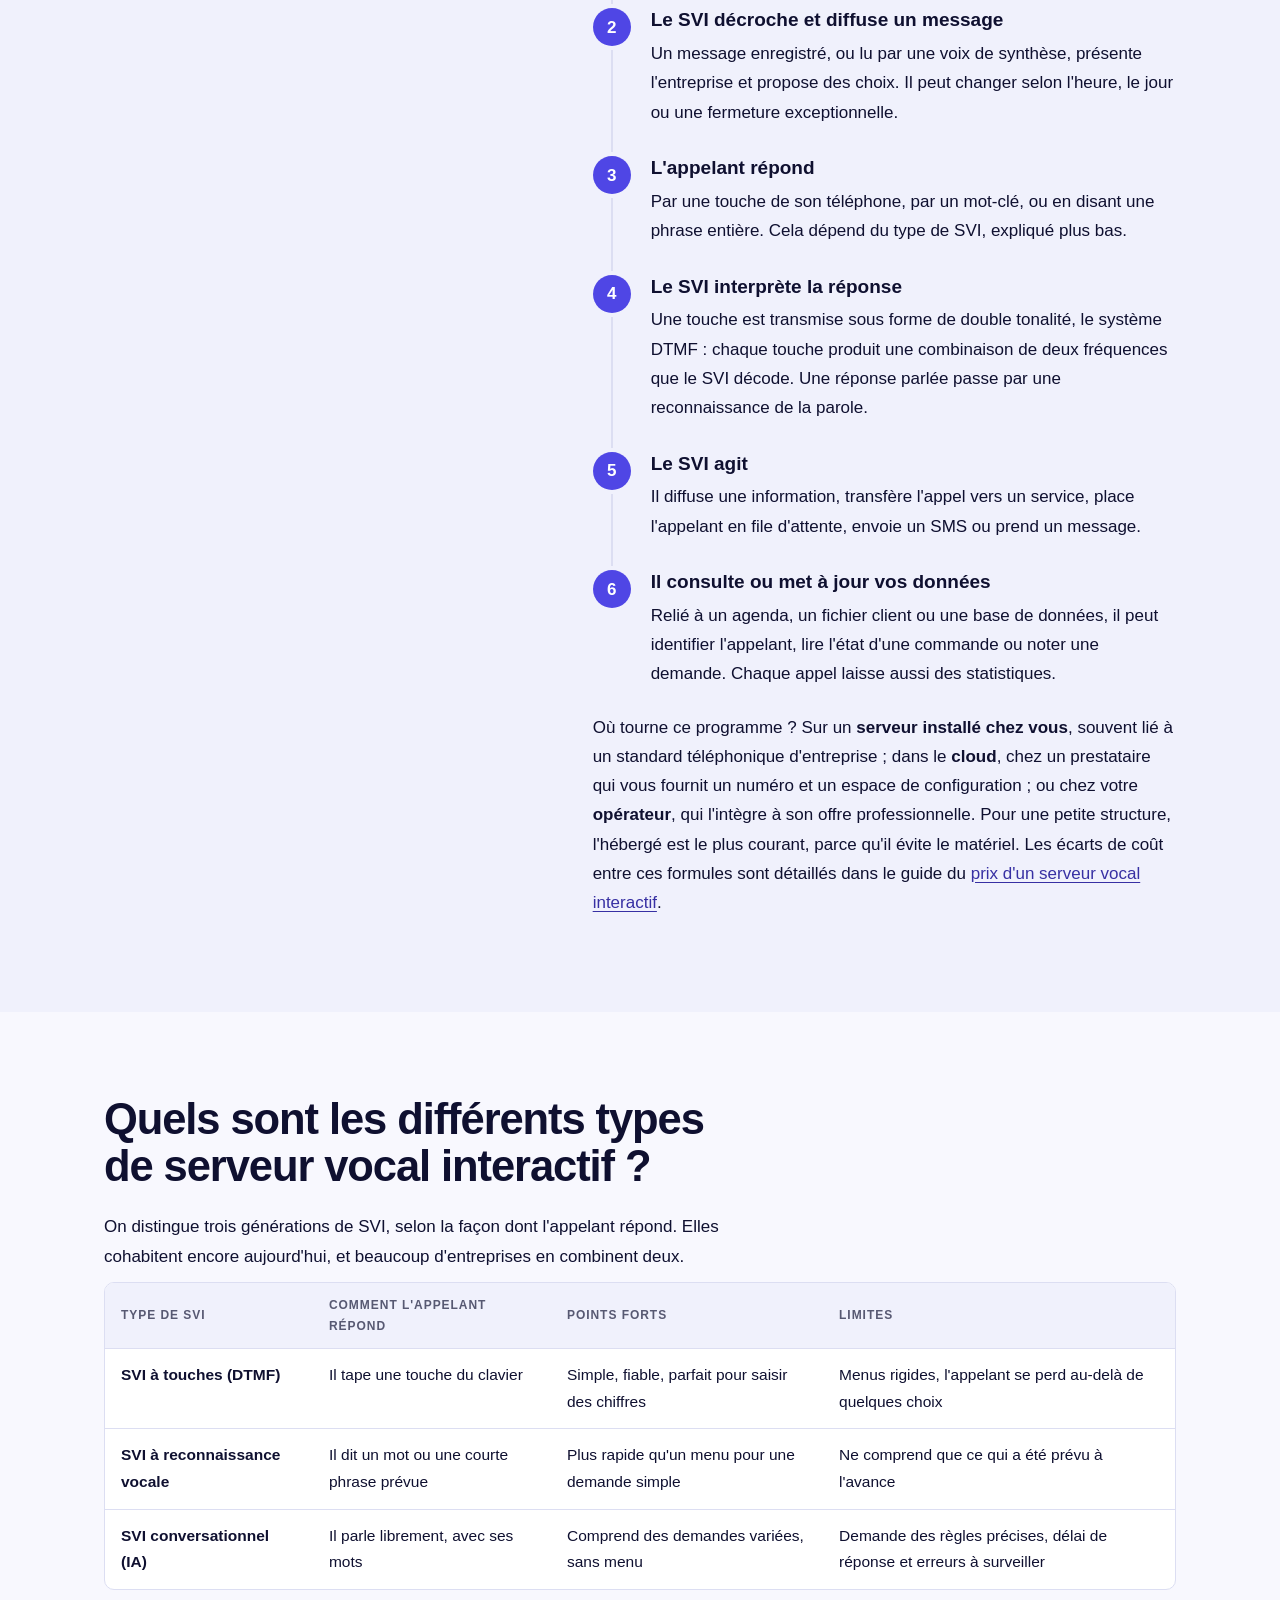
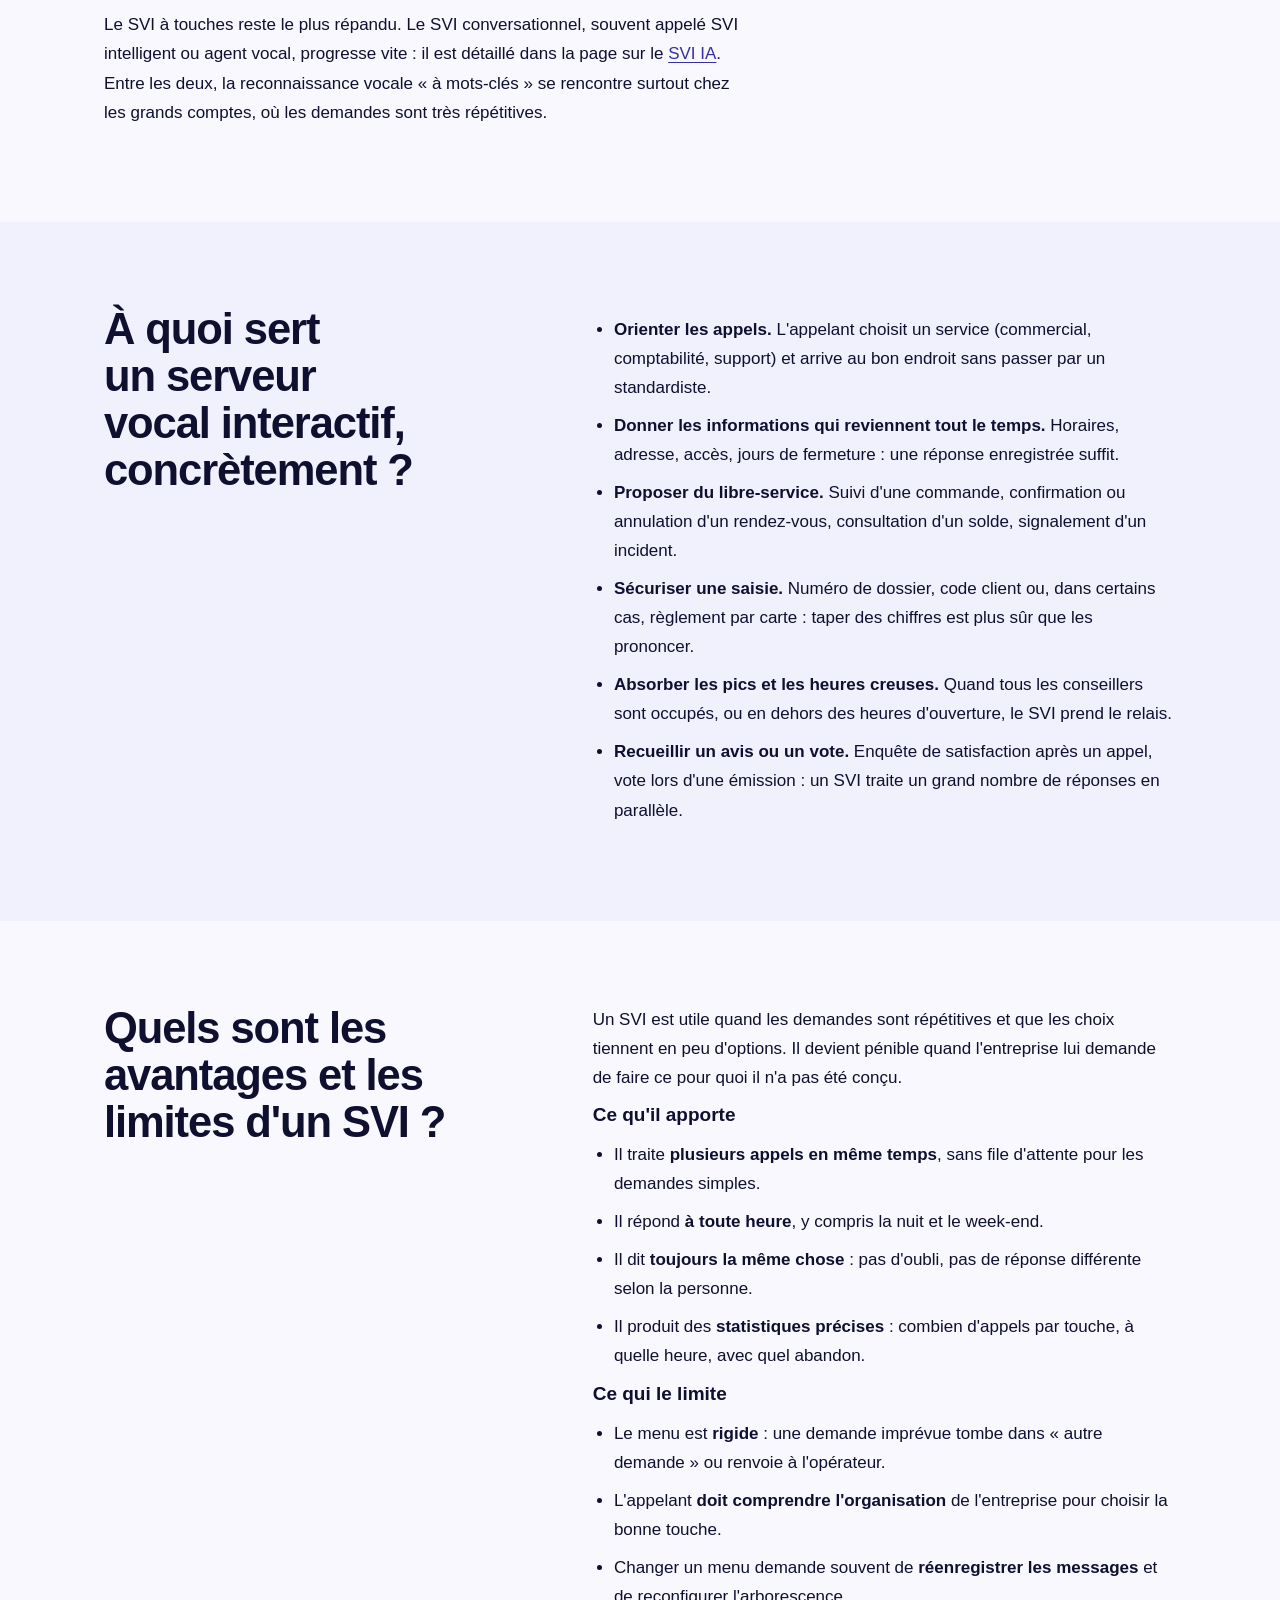
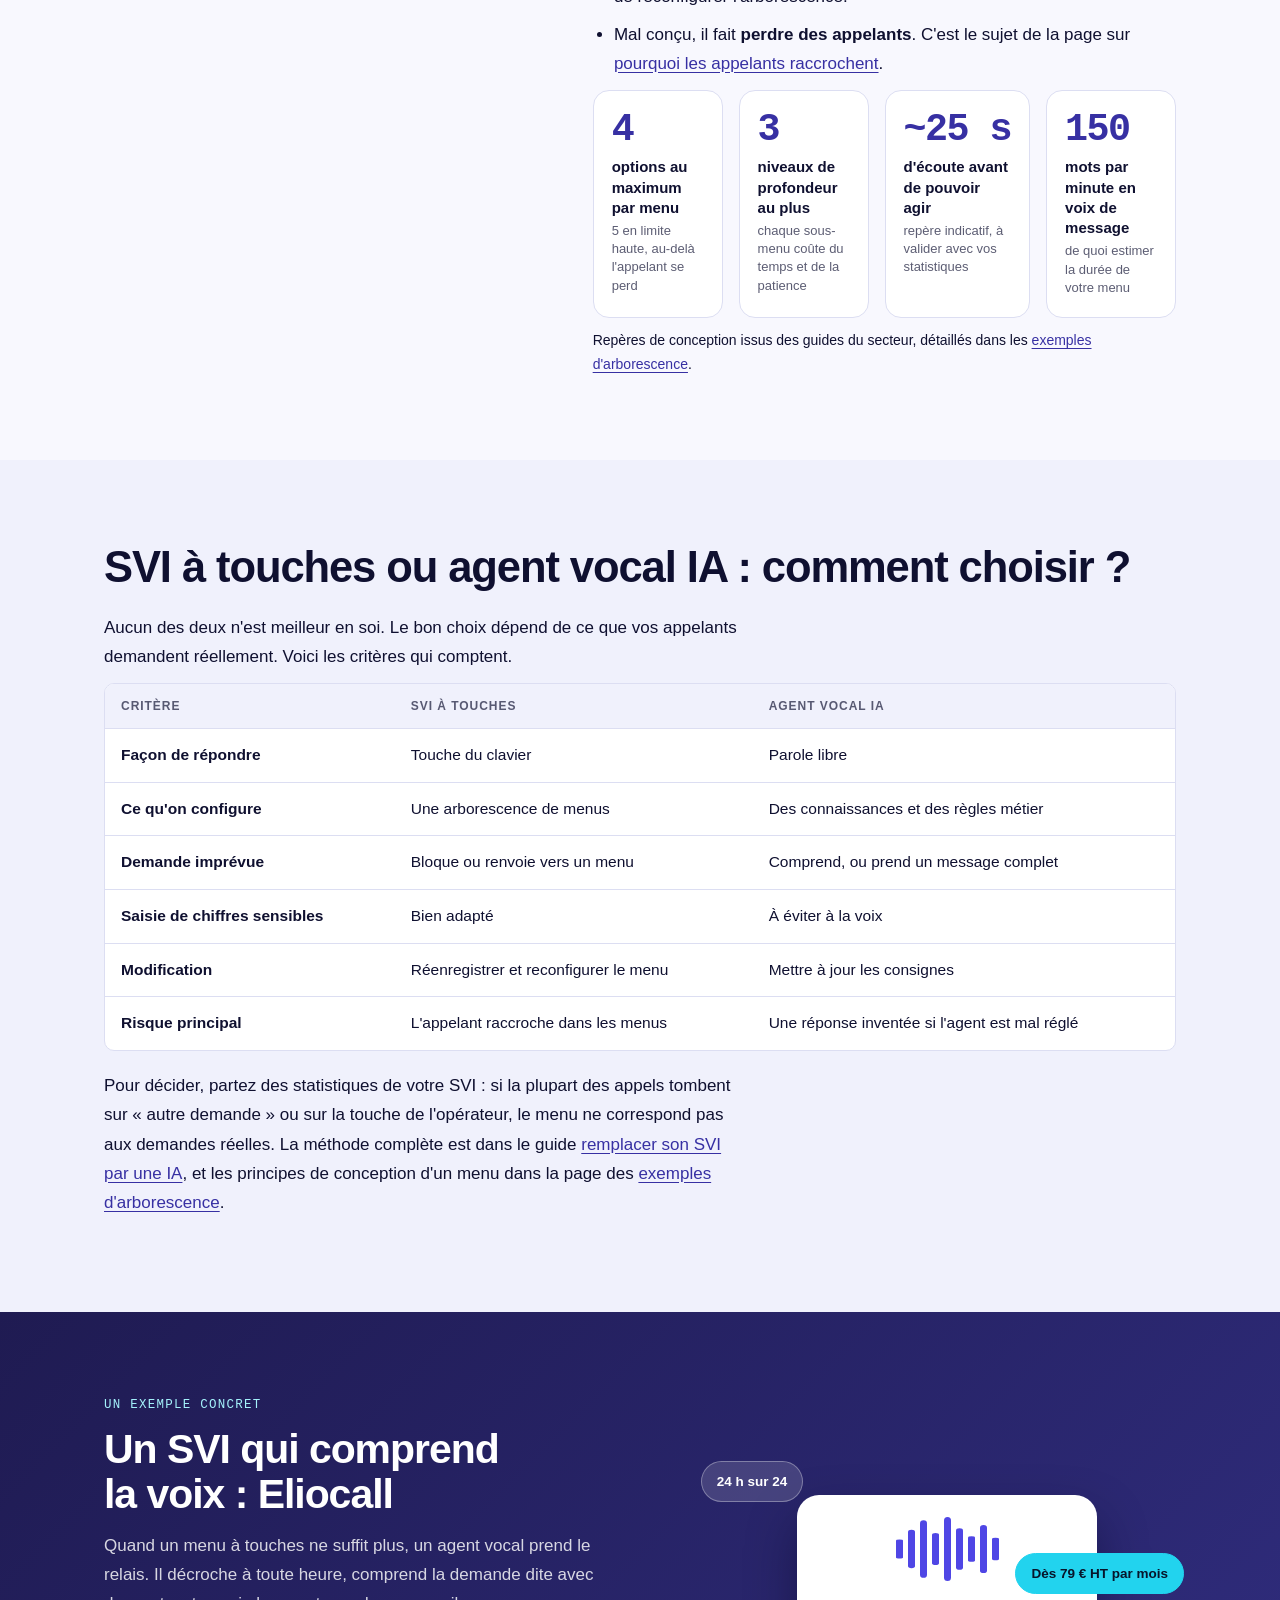
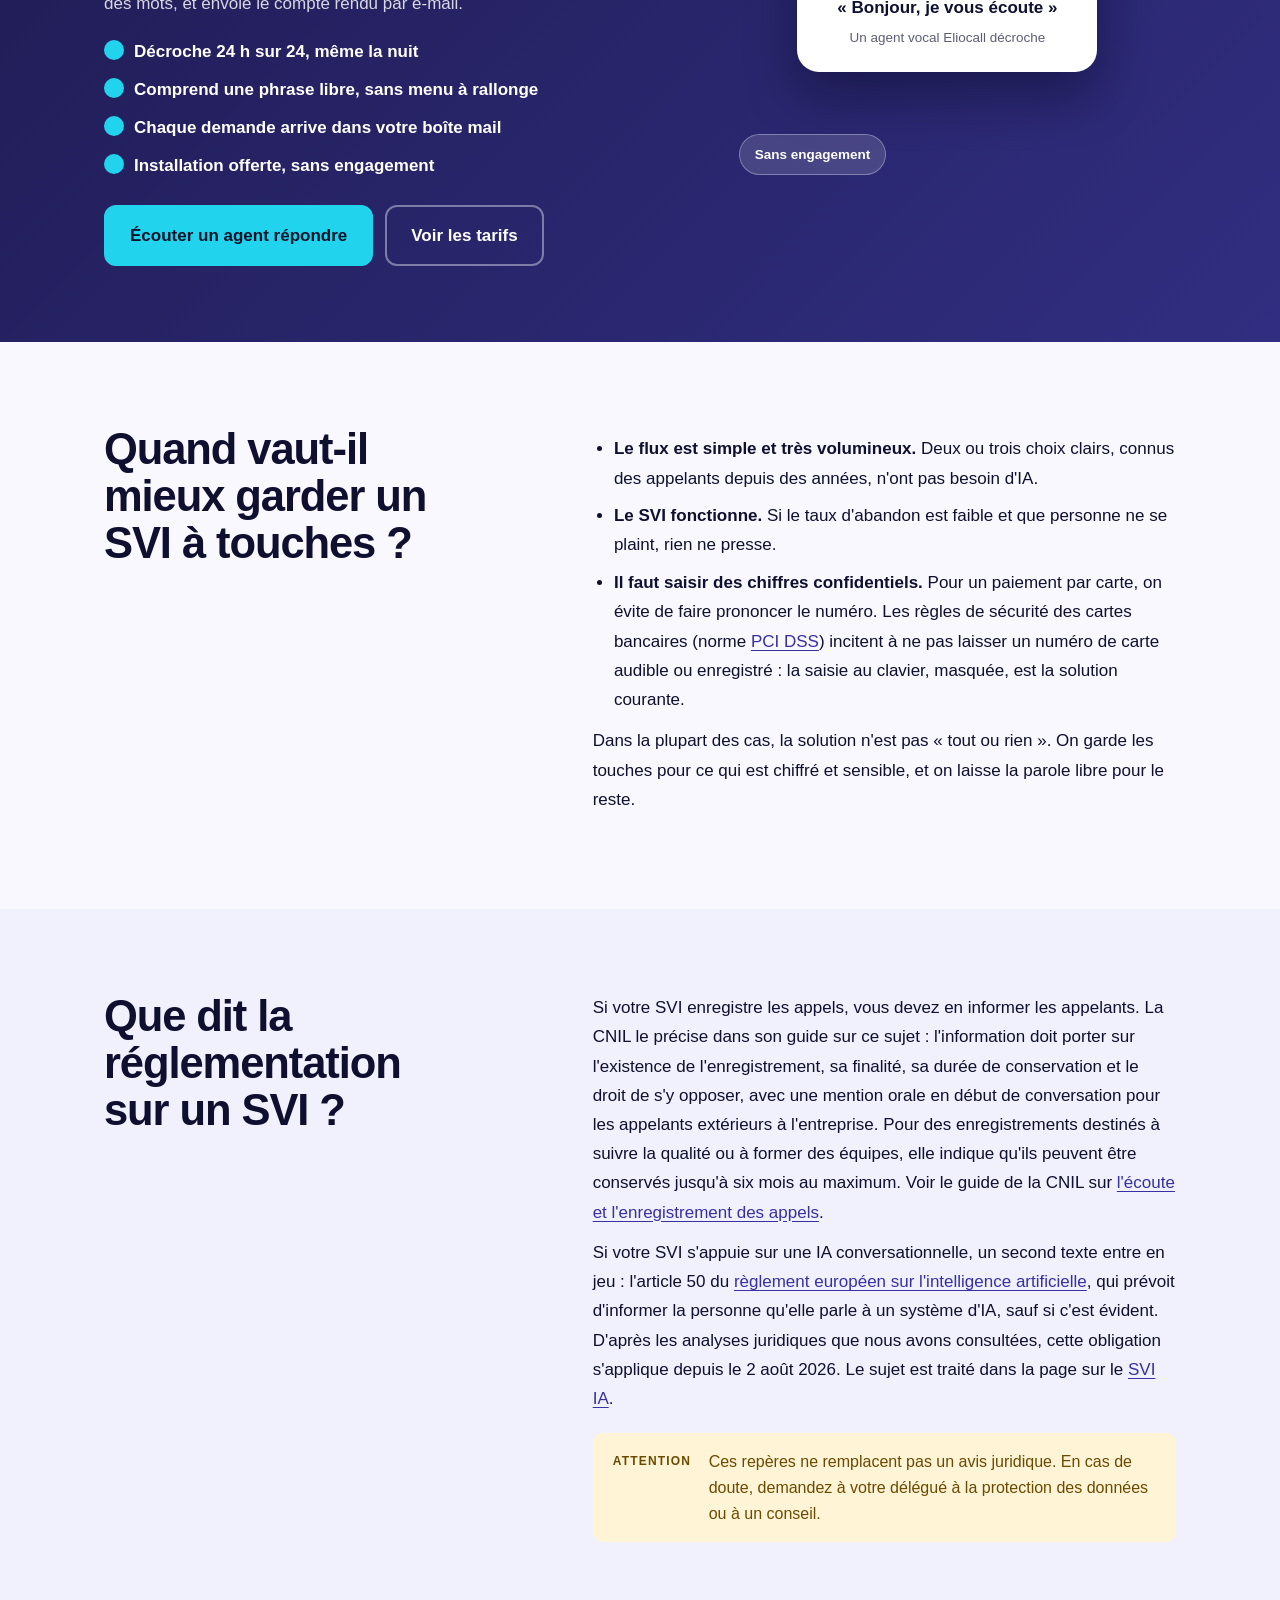
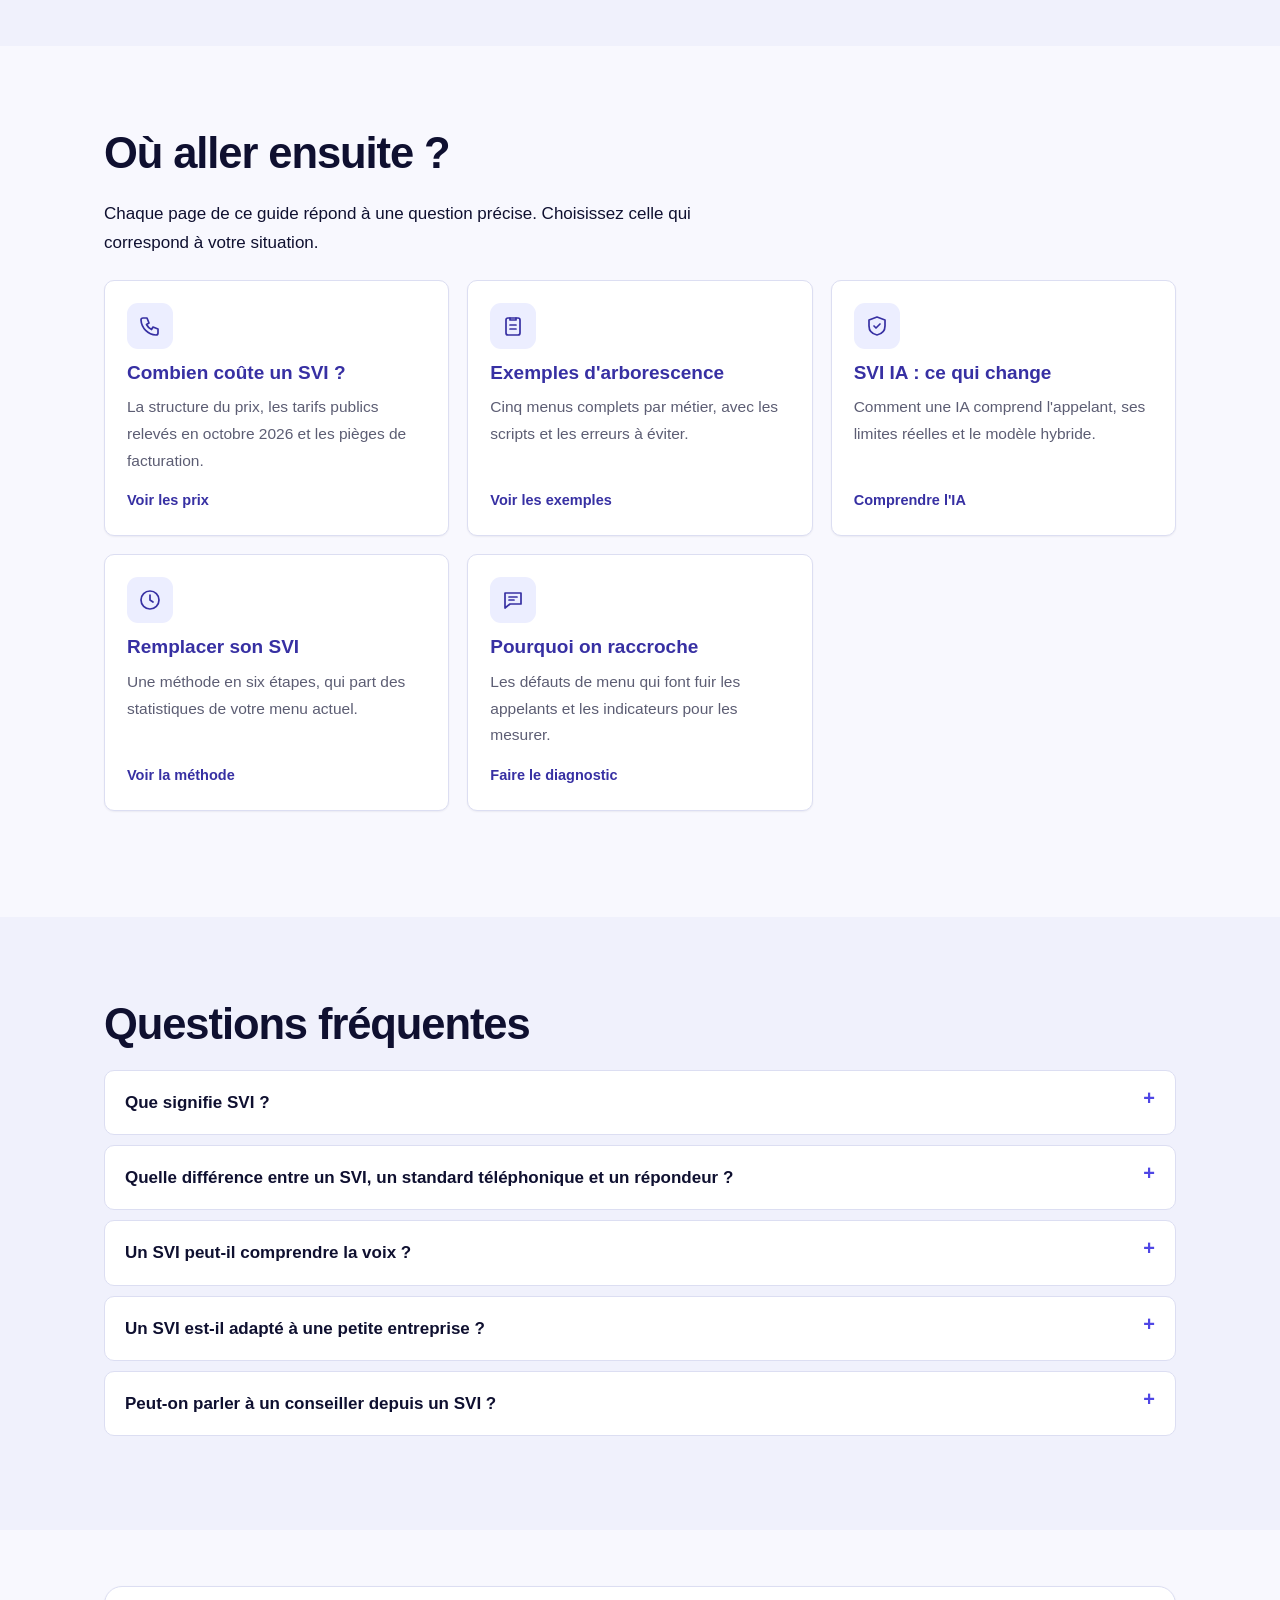
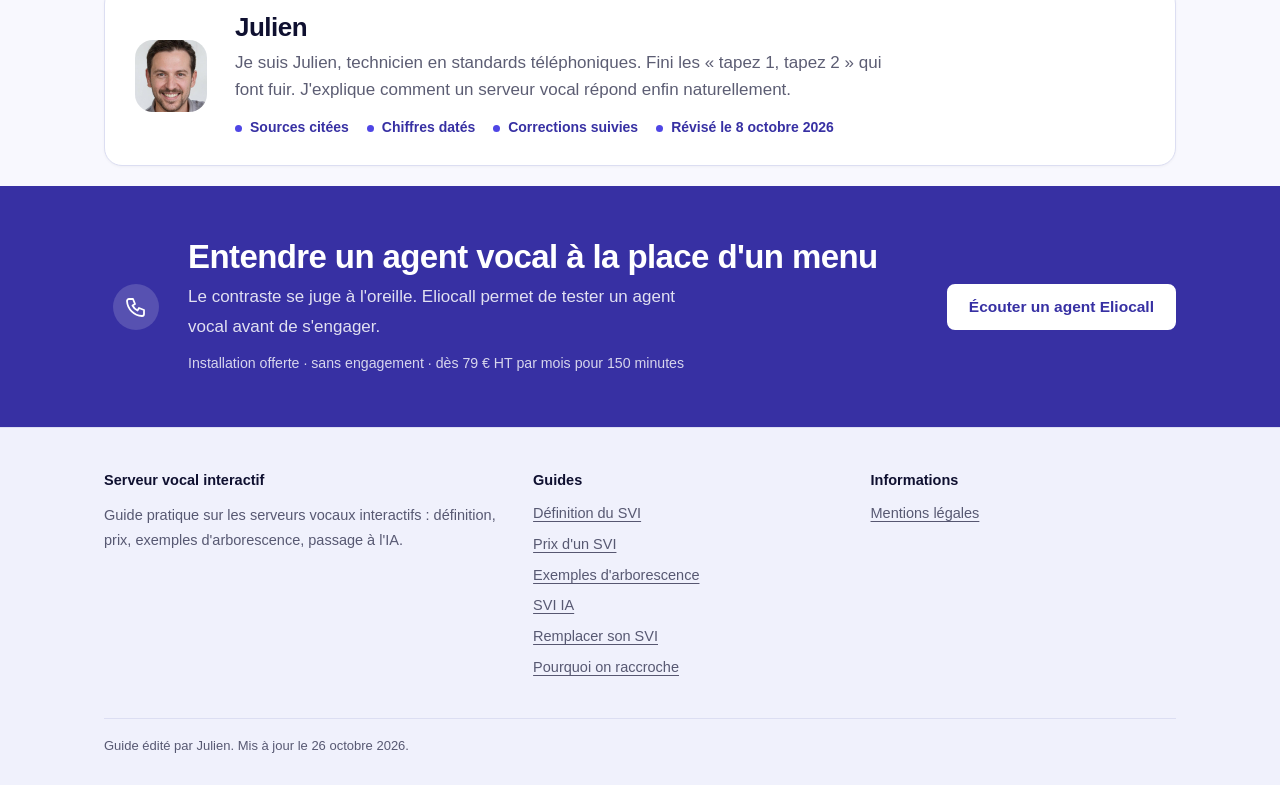
==== commit d0527a4b: "Auto-update date 26 octobre 2026" ====
--- a/index.html
+++ b/index.html
@@ -26,7 +26,7 @@
 
 <meta http-equiv="Content-Security-Policy" content="default-src 'self'; script-src 'self' 'unsafe-inline'; style-src 'self' 'unsafe-inline'; img-src 'self' data:; base-uri 'self'; form-action 'none'">
 <meta name="referrer" content="strict-origin-when-cross-origin">
-<script type="application/ld+json">{"@context": "https://schema.org", "@graph": [{"@type": "BreadcrumbList", "itemListElement": [{"@type": "ListItem", "position": 1, "name": "Accueil", "item": "https://serveur-vocal-interactif.fr/"}]}, {"@type": "Article", "headline": "Serveur vocal interactif (SVI) : définition, fonctionnement et exemples", "description": "Un serveur vocal interactif (SVI) accueille les appels avec un menu vocal et les oriente. Définition, fonctionnement, types, avantages, limites et exemples.", "inLanguage": "fr-FR", "datePublished": "2026-10-05", "dateModified": "2026-10-25", "mainEntityOfPage": "https://serveur-vocal-interactif.fr/", "author": {"@type": "Organization", "name": "Serveur vocal interactif", "url": "https://serveur-vocal-interactif.fr"}, "publisher": {"@type": "Organization", "name": "Serveur vocal interactif", "url": "https://serveur-vocal-interactif.fr"}}, {"@type": "FAQPage", "mainEntity": [{"@type": "Question", "name": "Que signifie SVI ?", "acceptedAnswer": {"@type": "Answer", "text": "SVI veut dire serveur vocal interactif. Le même système s'appelle aussi réponse vocale interactive (RVI) ou, en anglais, IVR pour interactive voice response."}}, {"@type": "Question", "name": "Quelle différence entre un SVI, un standard téléphonique et un répondeur ?", "acceptedAnswer": {"@type": "Answer", "text": "Le standard téléphonique achemine les appels vers des postes. Le répondeur enregistre un message sans réagir. Le SVI dialogue avec l'appelant, par touches ou par la voix, puis aiguille l'appel ou exécute une action. Un SVI est souvent branché sur un standard."}}, {"@type": "Question", "name": "Un SVI peut-il comprendre la voix ?", "acceptedAnswer": {"@type": "Answer", "text": "Oui, s'il est équipé d'une reconnaissance vocale. Un SVI à touches ne réagit qu'au clavier. Un SVI à reconnaissance vocale comprend des mots ou des phrases prévues, et un SVI conversationnel comprend des demandes libres."}}, {"@type": "Question", "name": "Un SVI est-il adapté à une petite entreprise ?", "acceptedAnswer": {"@type": "Answer", "text": "Oui, quand les demandes sont répétitives et qu'on peut les classer en trois ou quatre choix. Des offres hébergées évitent tout matériel. Si les demandes sont très variées, une solution conversationnelle ou un simple message avec rappel peut mieux convenir."}}, {"@type": "Question", "name": "Peut-on parler à un conseiller depuis un SVI ?", "acceptedAnswer": {"@type": "Answer", "text": "C'est même recommandé. On prévoit en général une touche ou une attente en ligne pour joindre une personne, au moins aux heures d'ouverture. Sans cette sortie, un appelant dont le cas n'est pas prévu raccroche."}}]}, {"@type": "WebSite", "@id": "https://serveur-vocal-interactif.fr/#site", "name": "Serveur vocal interactif", "url": "https://serveur-vocal-interactif.fr/", "inLanguage": "fr-FR"}, {"@type": "Organization", "@id": "https://serveur-vocal-interactif.fr/#org", "name": "Serveur vocal interactif", "url": "https://serveur-vocal-interactif.fr/", "logo": {"@type": "ImageObject", "url": "https://serveur-vocal-interactif.fr/icon-192.png", "width": 192, "height": 192}}]}</script>
+<script type="application/ld+json">{"@context": "https://schema.org", "@graph": [{"@type": "BreadcrumbList", "itemListElement": [{"@type": "ListItem", "position": 1, "name": "Accueil", "item": "https://serveur-vocal-interactif.fr/"}]}, {"@type": "Article", "headline": "Serveur vocal interactif (SVI) : définition, fonctionnement et exemples", "description": "Un serveur vocal interactif (SVI) accueille les appels avec un menu vocal et les oriente. Définition, fonctionnement, types, avantages, limites et exemples.", "inLanguage": "fr-FR", "datePublished": "2026-10-05", "dateModified": "2026-10-26", "mainEntityOfPage": "https://serveur-vocal-interactif.fr/", "author": {"@type": "Organization", "name": "Serveur vocal interactif", "url": "https://serveur-vocal-interactif.fr"}, "publisher": {"@type": "Organization", "name": "Serveur vocal interactif", "url": "https://serveur-vocal-interactif.fr"}}, {"@type": "FAQPage", "mainEntity": [{"@type": "Question", "name": "Que signifie SVI ?", "acceptedAnswer": {"@type": "Answer", "text": "SVI veut dire serveur vocal interactif. Le même système s'appelle aussi réponse vocale interactive (RVI) ou, en anglais, IVR pour interactive voice response."}}, {"@type": "Question", "name": "Quelle différence entre un SVI, un standard téléphonique et un répondeur ?", "acceptedAnswer": {"@type": "Answer", "text": "Le standard téléphonique achemine les appels vers des postes. Le répondeur enregistre un message sans réagir. Le SVI dialogue avec l'appelant, par touches ou par la voix, puis aiguille l'appel ou exécute une action. Un SVI est souvent branché sur un standard."}}, {"@type": "Question", "name": "Un SVI peut-il comprendre la voix ?", "acceptedAnswer": {"@type": "Answer", "text": "Oui, s'il est équipé d'une reconnaissance vocale. Un SVI à touches ne réagit qu'au clavier. Un SVI à reconnaissance vocale comprend des mots ou des phrases prévues, et un SVI conversationnel comprend des demandes libres."}}, {"@type": "Question", "name": "Un SVI est-il adapté à une petite entreprise ?", "acceptedAnswer": {"@type": "Answer", "text": "Oui, quand les demandes sont répétitives et qu'on peut les classer en trois ou quatre choix. Des offres hébergées évitent tout matériel. Si les demandes sont très variées, une solution conversationnelle ou un simple message avec rappel peut mieux convenir."}}, {"@type": "Question", "name": "Peut-on parler à un conseiller depuis un SVI ?", "acceptedAnswer": {"@type": "Answer", "text": "C'est même recommandé. On prévoit en général une touche ou une attente en ligne pour joindre une personne, au moins aux heures d'ouverture. Sans cette sortie, un appelant dont le cas n'est pas prévu raccroche."}}]}, {"@type": "WebSite", "@id": "https://serveur-vocal-interactif.fr/#site", "name": "Serveur vocal interactif", "url": "https://serveur-vocal-interactif.fr/", "inLanguage": "fr-FR"}, {"@type": "Organization", "@id": "https://serveur-vocal-interactif.fr/#org", "name": "Serveur vocal interactif", "url": "https://serveur-vocal-interactif.fr/", "logo": {"@type": "ImageObject", "url": "https://serveur-vocal-interactif.fr/icon-192.png", "width": 192, "height": 192}}]}</script>
 <link rel="stylesheet" href="/style.css">
 <script>(function(){var d=document.documentElement;if(window.matchMedia&&matchMedia("(prefers-reduced-motion: reduce)").matches)return;d.classList.add("s-js");setTimeout(function(){if(!window.__rvok)d.classList.add("s-show")},3500)})();</script>
 </head>
@@ -35,7 +35,7 @@
 <div class="s-rdp" id="rdp" aria-hidden="true"><i></i></div>
 <header class="s-top"><div class="s-wrap"><a class="s-brand" href="/">Serveur vocal <span>interactif</span></a><nav class="s-nav" aria-label="Navigation"><a href="/prix-serveur-vocal-interactif/">Prix</a><a href="/arborescence-svi-exemples/">Exemples</a><a href="/svi-ia-agent-vocal/">SVI IA</a><a href="/remplacer-son-svi/">Migrer</a><a href="/pourquoi-les-appelants-raccrochent/">Abandons</a></nav><a class="s-btn s-small" href="https://eliocall.com/?utm_source=serveur-vocal-interactif&amp;utm_medium=guide&amp;utm_campaign=header" rel="nofollow sponsored noopener">Écouter Eliocall</a></div></header>
 <main id="contenu">
-<section class="s-lh" data-ap><div class="s-lgw" aria-hidden="true"><div class="s-lgrid"></div></div><div class="s-wrap"><div><div class="s-lk"><i></i>Guide du serveur vocal interactif</div><h1>Serveur vocal interactif (SVI)&nbsp;: définition, fonctionnement et exemples</h1><p class="s-ll">Un serveur vocal interactif (SVI) est un système qui décroche à la place d'une personne, diffuse un message enregistré et fait choisir l'appelant, par une touche ou par la voix, pour l'orienter ou lui donner une information. On parle aussi de RVI ou d'IVR.</p><div class="s-lacts"><a class="s-lb1" href="#demo">Essayer la démonstration</a><a class="s-lb2" href="https://eliocall.com/?utm_source=serveur-vocal-interactif&amp;utm_medium=guide&amp;utm_campaign=hero-ecouter#hero-form" rel="nofollow sponsored noopener">Écouter un agent Eliocall</a></div><p class="s-lsub">Ou <a href="#qu-est-ce-qu-un-serveur-vocal-interactif">lisez d'abord la définition</a>. Démonstration d'agent vocal sur eliocall.com.</p><div class="s-ltr"><span>Mis à jour le 25 octobre 2026</span><span>Sources citées</span><span>Outils gratuits</span></div></div><div class="s-lart" aria-hidden="true" id="lart"><div class="s-lphone" id="lphone"><div class="s-ltop"><span>Appel entrant</span><b>00:12</b></div><div class="s-lsay">«&nbsp;Pour le service commercial, tapez 1. Pour la comptabilité, tapez 2…&nbsp;»</div><div class="s-lkeys"><span>1</span><span>2</span><span>3</span><span>4</span><span>5</span><span>6</span><span>7</span><span>8</span><span>9</span><span>*</span><span>0</span><span>#</span></div></div><div class="s-lchip s-lc1">Tapez 1</div><div class="s-lchip s-lc2">Dites-le avec vos mots</div><div class="s-lvc"><div class="s-lw"><i></i><i></i><i></i><i></i><i></i><i></i><i></i><i></i></div><span>«&nbsp;J'ai une fuite, vous pouvez passer aujourd'hui&nbsp;?&nbsp;»</span></div></div></div><div class="s-lwave" aria-hidden="true"><svg viewBox="0 0 2880 54" preserveAspectRatio="none"><path d="M0 30 Q120 8 240 30 T480 30 T720 30 T960 30 T1200 30 T1440 30 T1680 30 T1920 30 T2160 30 T2400 30 T2640 30 T2880 30 V54 H0Z" fill="var(--bg)" opacity=".5"/><path d="M0 40 Q180 18 360 40 T720 40 T1080 40 T1440 40 T1800 40 T2160 40 T2520 40 T2880 40 V54 H0Z" fill="var(--bg)"/></svg></div></section><script>(function(){var a=document.getElementById("lart"),p=document.getElementById("lphone");if(!a||!p)return;if(!(window.matchMedia&&matchMedia("(pointer: fine)").matches)||(window.matchMedia&&matchMedia("(prefers-reduced-motion: reduce)").matches))return;var tk=false,x=0,y=0;a.addEventListener("pointermove",function(e){var r=a.getBoundingClientRect();x=(e.clientX-r.left)/r.width-.5;y=(e.clientY-r.top)/r.height-.5;if(!tk){tk=true;requestAnimationFrame(function(){tk=false;p.style.setProperty("--ry",(x*18-6)+"deg");p.style.setProperty("--rx",(5-y*14)+"deg")})}});a.addEventListener("pointerleave",function(){p.style.setProperty("--ry","-11deg");p.style.setProperty("--rx","5deg")})})();</script>
+<section class="s-lh" data-ap><div class="s-lgw" aria-hidden="true"><div class="s-lgrid"></div></div><div class="s-wrap"><div><div class="s-lk"><i></i>Guide du serveur vocal interactif</div><h1>Serveur vocal interactif (SVI)&nbsp;: définition, fonctionnement et exemples</h1><p class="s-ll">Un serveur vocal interactif (SVI) est un système qui décroche à la place d'une personne, diffuse un message enregistré et fait choisir l'appelant, par une touche ou par la voix, pour l'orienter ou lui donner une information. On parle aussi de RVI ou d'IVR.</p><div class="s-lacts"><a class="s-lb1" href="#demo">Essayer la démonstration</a><a class="s-lb2" href="https://eliocall.com/?utm_source=serveur-vocal-interactif&amp;utm_medium=guide&amp;utm_campaign=hero-ecouter#hero-form" rel="nofollow sponsored noopener">Écouter un agent Eliocall</a></div><p class="s-lsub">Ou <a href="#qu-est-ce-qu-un-serveur-vocal-interactif">lisez d'abord la définition</a>. Démonstration d'agent vocal sur eliocall.com.</p><div class="s-ltr"><span>Mis à jour le 26 octobre 2026</span><span>Sources citées</span><span>Outils gratuits</span></div></div><div class="s-lart" aria-hidden="true" id="lart"><div class="s-lphone" id="lphone"><div class="s-ltop"><span>Appel entrant</span><b>00:12</b></div><div class="s-lsay">«&nbsp;Pour le service commercial, tapez 1. Pour la comptabilité, tapez 2…&nbsp;»</div><div class="s-lkeys"><span>1</span><span>2</span><span>3</span><span>4</span><span>5</span><span>6</span><span>7</span><span>8</span><span>9</span><span>*</span><span>0</span><span>#</span></div></div><div class="s-lchip s-lc1">Tapez 1</div><div class="s-lchip s-lc2">Dites-le avec vos mots</div><div class="s-lvc"><div class="s-lw"><i></i><i></i><i></i><i></i><i></i><i></i><i></i><i></i></div><span>«&nbsp;J'ai une fuite, vous pouvez passer aujourd'hui&nbsp;?&nbsp;»</span></div></div></div><div class="s-lwave" aria-hidden="true"><svg viewBox="0 0 2880 54" preserveAspectRatio="none"><path d="M0 30 Q120 8 240 30 T480 30 T720 30 T960 30 T1200 30 T1440 30 T1680 30 T1920 30 T2160 30 T2400 30 T2640 30 T2880 30 V54 H0Z" fill="var(--bg)" opacity=".5"/><path d="M0 40 Q180 18 360 40 T720 40 T1080 40 T1440 40 T1800 40 T2160 40 T2520 40 T2880 40 V54 H0Z" fill="var(--bg)"/></svg></div></section><script>(function(){var a=document.getElementById("lart"),p=document.getElementById("lphone");if(!a||!p)return;if(!(window.matchMedia&&matchMedia("(pointer: fine)").matches)||(window.matchMedia&&matchMedia("(prefers-reduced-motion: reduce)").matches))return;var tk=false,x=0,y=0;a.addEventListener("pointermove",function(e){var r=a.getBoundingClientRect();x=(e.clientX-r.left)/r.width-.5;y=(e.clientY-r.top)/r.height-.5;if(!tk){tk=true;requestAnimationFrame(function(){tk=false;p.style.setProperty("--ry",(x*18-6)+"deg");p.style.setProperty("--rx",(5-y*14)+"deg")})}});a.addEventListener("pointerleave",function(){p.style.setProperty("--ry","-11deg");p.style.setProperty("--rx","5deg")})})();</script>
 <div class="s-lm" data-ap><p>Ce que disent vraiment vos appelants</p><div class="s-lmt"><span>«&nbsp;Je veux changer mon rendez-vous de jeudi&nbsp;»</span><span>«&nbsp;J'ai reçu une facture que je ne comprends pas&nbsp;»</span><span>«&nbsp;Vous êtes ouverts le samedi&nbsp;?&nbsp;»</span><span>«&nbsp;C'est urgent, j'ai une fuite chez moi&nbsp;»</span><span>«&nbsp;Je rappelle au sujet de mon devis&nbsp;»</span><span>«&nbsp;Où en est ma commande&nbsp;?&nbsp;»</span><span>«&nbsp;Je voudrais parler à Monsieur Martin&nbsp;»</span><span>«&nbsp;Quels papiers dois-je apporter&nbsp;?&nbsp;»</span><span>«&nbsp;Je ne trouve pas mon numéro de dossier&nbsp;»</span><span aria-hidden="true">«&nbsp;Je veux changer mon rendez-vous de jeudi&nbsp;»</span><span aria-hidden="true">«&nbsp;J'ai reçu une facture que je ne comprends pas&nbsp;»</span><span aria-hidden="true">«&nbsp;Vous êtes ouverts le samedi&nbsp;?&nbsp;»</span><span aria-hidden="true">«&nbsp;C'est urgent, j'ai une fuite chez moi&nbsp;»</span><span aria-hidden="true">«&nbsp;Je rappelle au sujet de mon devis&nbsp;»</span><span aria-hidden="true">«&nbsp;Où en est ma commande&nbsp;?&nbsp;»</span><span aria-hidden="true">«&nbsp;Je voudrais parler à Monsieur Martin&nbsp;»</span><span aria-hidden="true">«&nbsp;Quels papiers dois-je apporter&nbsp;?&nbsp;»</span><span aria-hidden="true">«&nbsp;Je ne trouve pas mon numéro de dossier&nbsp;»</span></div></div>
 <section id="demo" class="s-ld s-rv"><div class="s-wrap">
 <div>
@@ -200,7 +200,7 @@
 <section class="s-rdn" id="redaction"><div class="s-wrap"><div class="s-rdc"><img class="s-rdm" src="/auteur.jpg" alt="" width="72" height="72" loading="lazy" decoding="async"><div><h2>Julien</h2><p>Je suis Julien, technicien en standards téléphoniques. Fini les « tapez 1, tapez 2 » qui font fuir. J'explique comment un serveur vocal répond enfin naturellement.</p><ul><li>Sources citées</li><li>Chiffres datés</li><li>Corrections suivies</li><li>Révisé le 8 octobre 2026</li></ul></div></div></div></section>
 <div class="s-band"><div class="s-wrap"><div><div class="s-rg" aria-hidden="true"><span></span><span></span><span></span><b><svg viewBox="0 0 24 24" width="24" height="24" fill="none" stroke="#fff" stroke-width="1.8" stroke-linecap="round" stroke-linejoin="round"><path d="M5 4h4l2 5-2.5 1.5a11 11 0 0 0 5 5L15 13l5 2v4a2 2 0 0 1-2 2A16 16 0 0 1 3 6a2 2 0 0 1 2-2z"/></svg></b></div><div><h2>Entendre un agent vocal à la place d'un menu</h2><p>Le contraste se juge à l'oreille. Eliocall permet de tester un agent vocal avant de s'engager.</p><small style="display:block;margin-top:10px;opacity:.8">Installation offerte · sans engagement · dès 79 € HT par mois pour 150 minutes</small></div></div><a class="s-btn" href="https://eliocall.com/?utm_source=serveur-vocal-interactif&amp;utm_medium=guide&amp;utm_campaign=svi-accueil" rel="nofollow sponsored noopener">Écouter un agent Eliocall</a></div></div>
 </main>
-<footer class="s-foot"><div class="s-wrap"><div><b>Serveur vocal <span>interactif</span></b><p>Guide pratique sur les serveurs vocaux interactifs&nbsp;: définition, prix, exemples d'arborescence, passage à l'IA.</p></div><div><b>Guides</b><ul><li><a href="/">Définition du SVI</a></li><li><a href="/prix-serveur-vocal-interactif/">Prix d'un SVI</a></li><li><a href="/arborescence-svi-exemples/">Exemples d'arborescence</a></li><li><a href="/svi-ia-agent-vocal/">SVI IA</a></li><li><a href="/remplacer-son-svi/">Remplacer son SVI</a></li><li><a href="/pourquoi-les-appelants-raccrochent/">Pourquoi on raccroche</a></li></ul></div><div><b>Informations</b><ul><li><a href="/mentions-legales/">Mentions légales</a></li></ul></div><div class="s-small">Guide édité par Julien. Mis à jour le 25 octobre 2026.</div></div></footer>
+<footer class="s-foot"><div class="s-wrap"><div><b>Serveur vocal <span>interactif</span></b><p>Guide pratique sur les serveurs vocaux interactifs&nbsp;: définition, prix, exemples d'arborescence, passage à l'IA.</p></div><div><b>Guides</b><ul><li><a href="/">Définition du SVI</a></li><li><a href="/prix-serveur-vocal-interactif/">Prix d'un SVI</a></li><li><a href="/arborescence-svi-exemples/">Exemples d'arborescence</a></li><li><a href="/svi-ia-agent-vocal/">SVI IA</a></li><li><a href="/remplacer-son-svi/">Remplacer son SVI</a></li><li><a href="/pourquoi-les-appelants-raccrochent/">Pourquoi on raccroche</a></li></ul></div><div><b>Informations</b><ul><li><a href="/mentions-legales/">Mentions légales</a></li></ul></div><div class="s-small">Guide édité par Julien. Mis à jour le 26 octobre 2026.</div></div></footer>
 <script>(function(){var P="s-",d=document;if(window.matchMedia&&matchMedia("(prefers-reduced-motion: reduce)").matches)return;window.__rvok=1;
 var rd=d.getElementById("rdp"),bar=rd&&rd.firstElementChild,top=d.querySelector("."+P+"top"),tk=false;
 function onS(){tk=false;var h=d.documentElement,max=h.scrollHeight-h.clientHeight,y=window.pageYOffset||h.scrollTop;if(bar&&max>0)bar.style.transform="scaleX("+Math.min(1,y/max)+")";if(top){if(y>8)top.classList.add(P+"sc");else top.classList.remove(P+"sc")}}
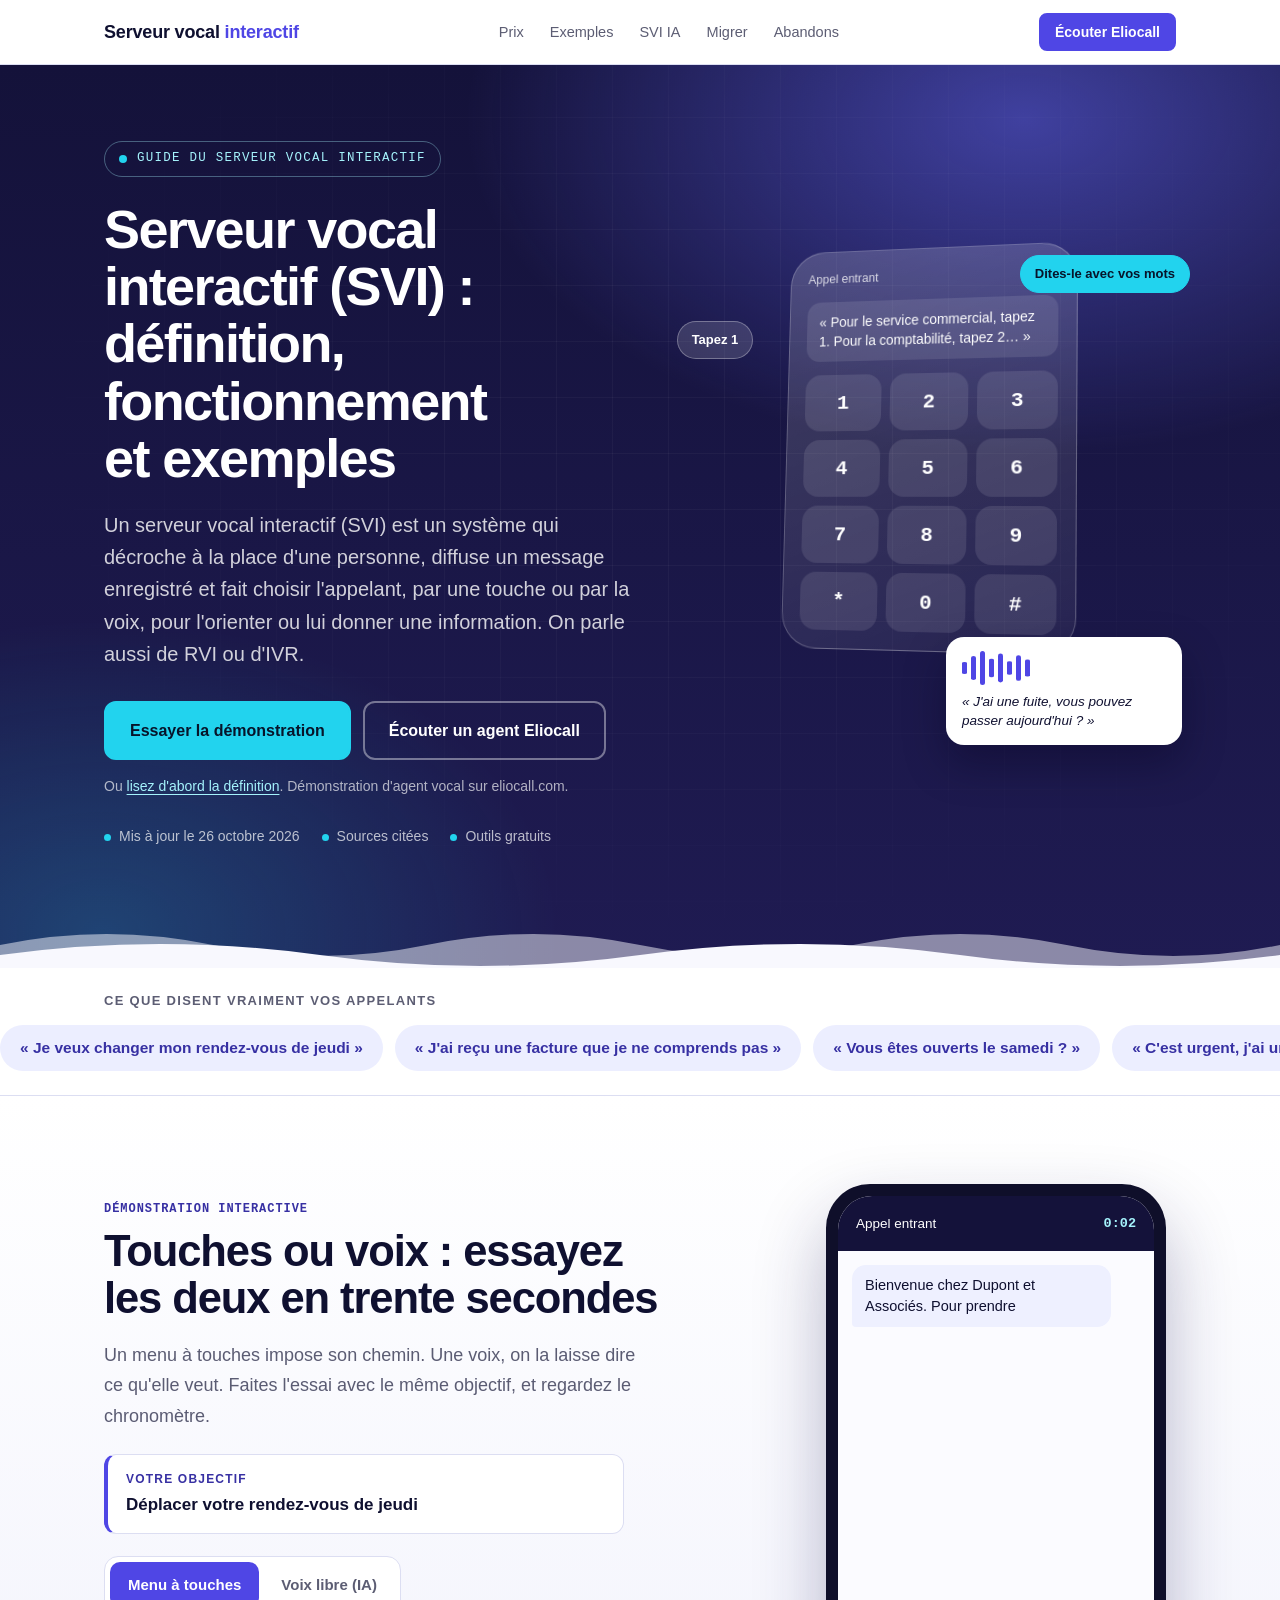
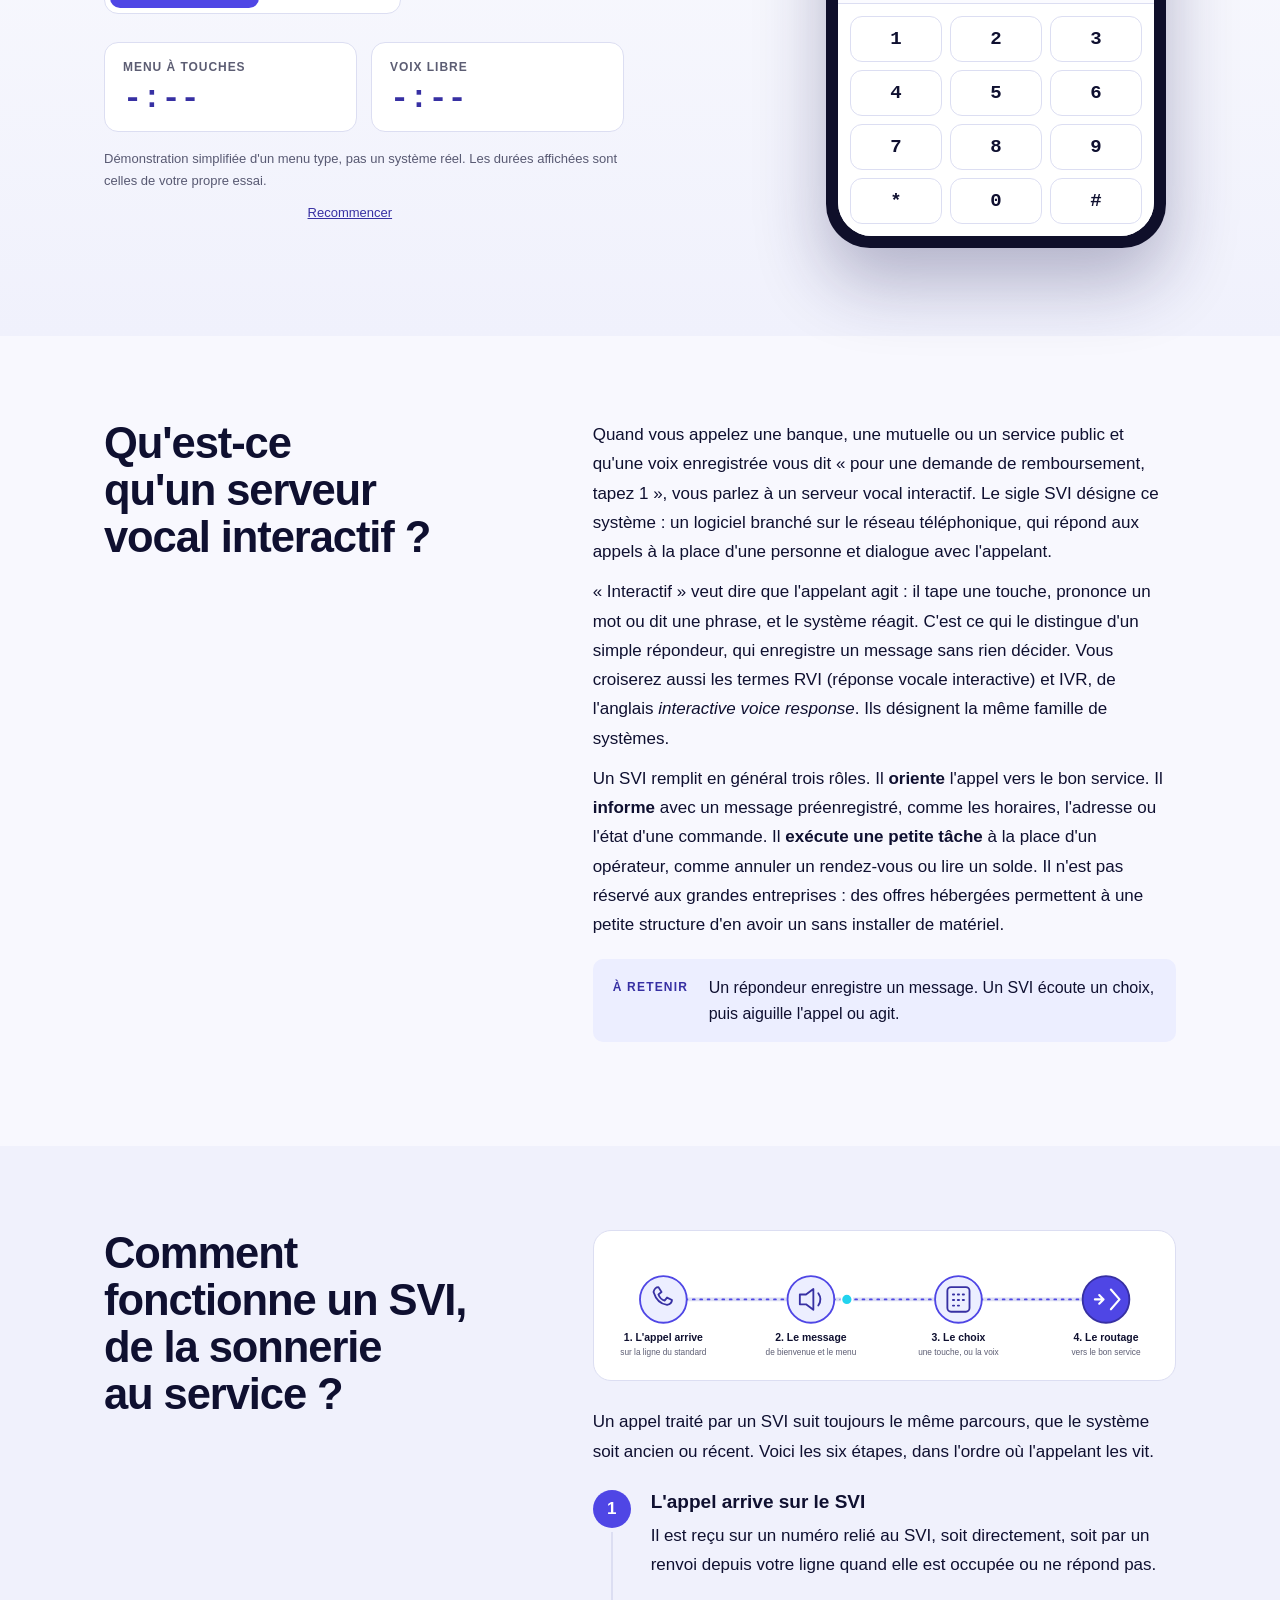
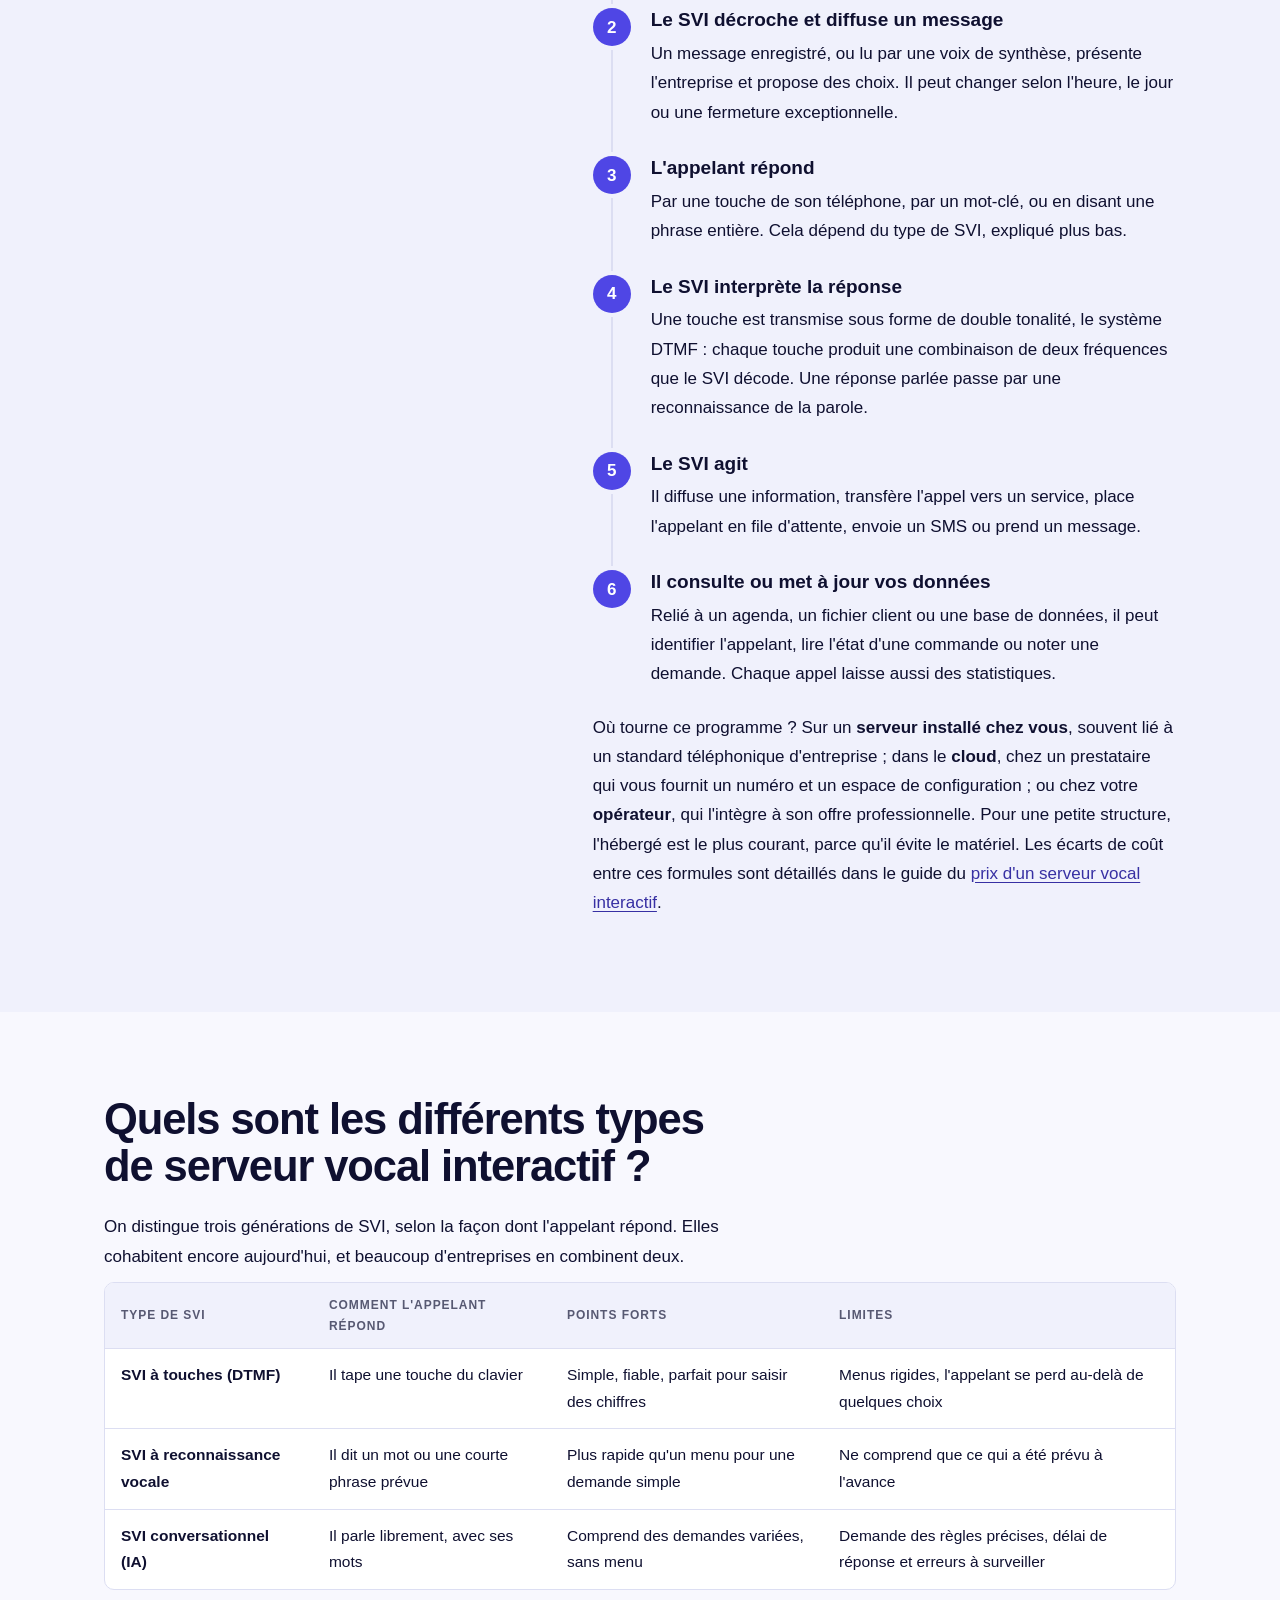
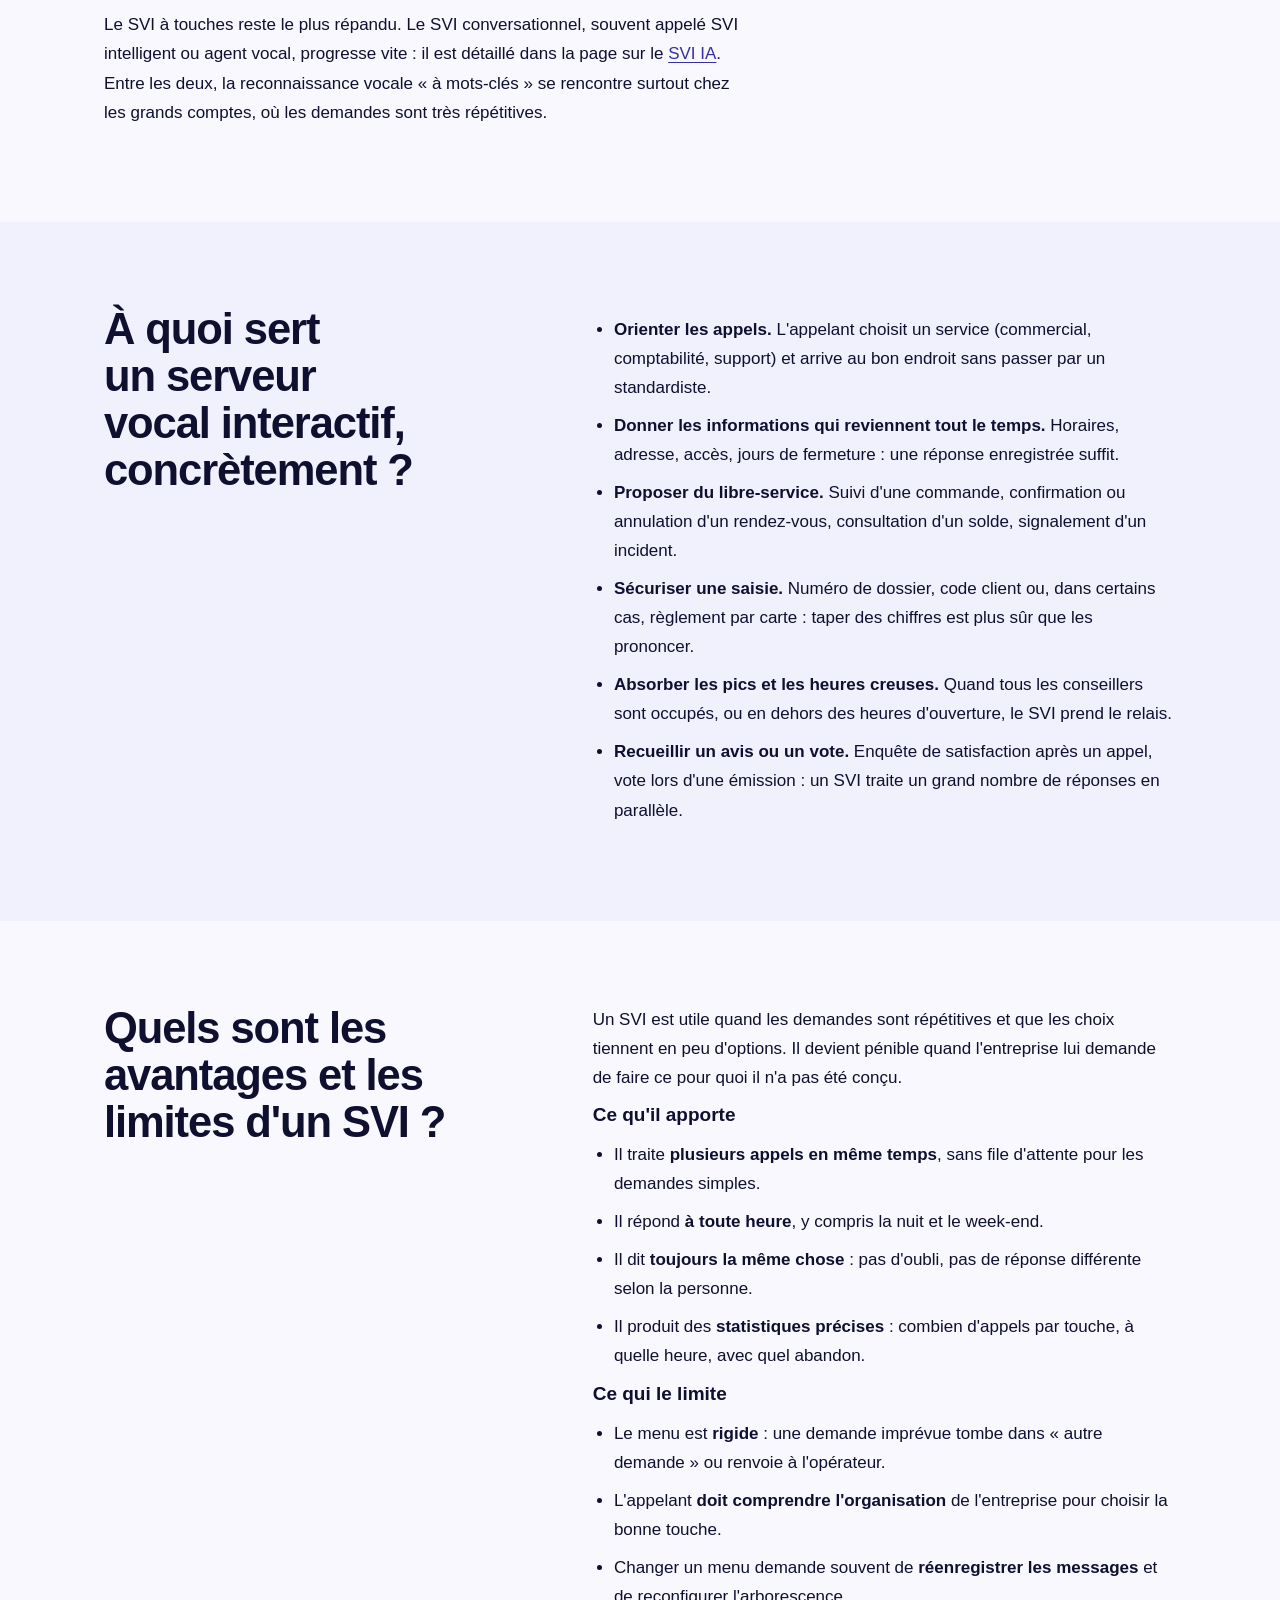
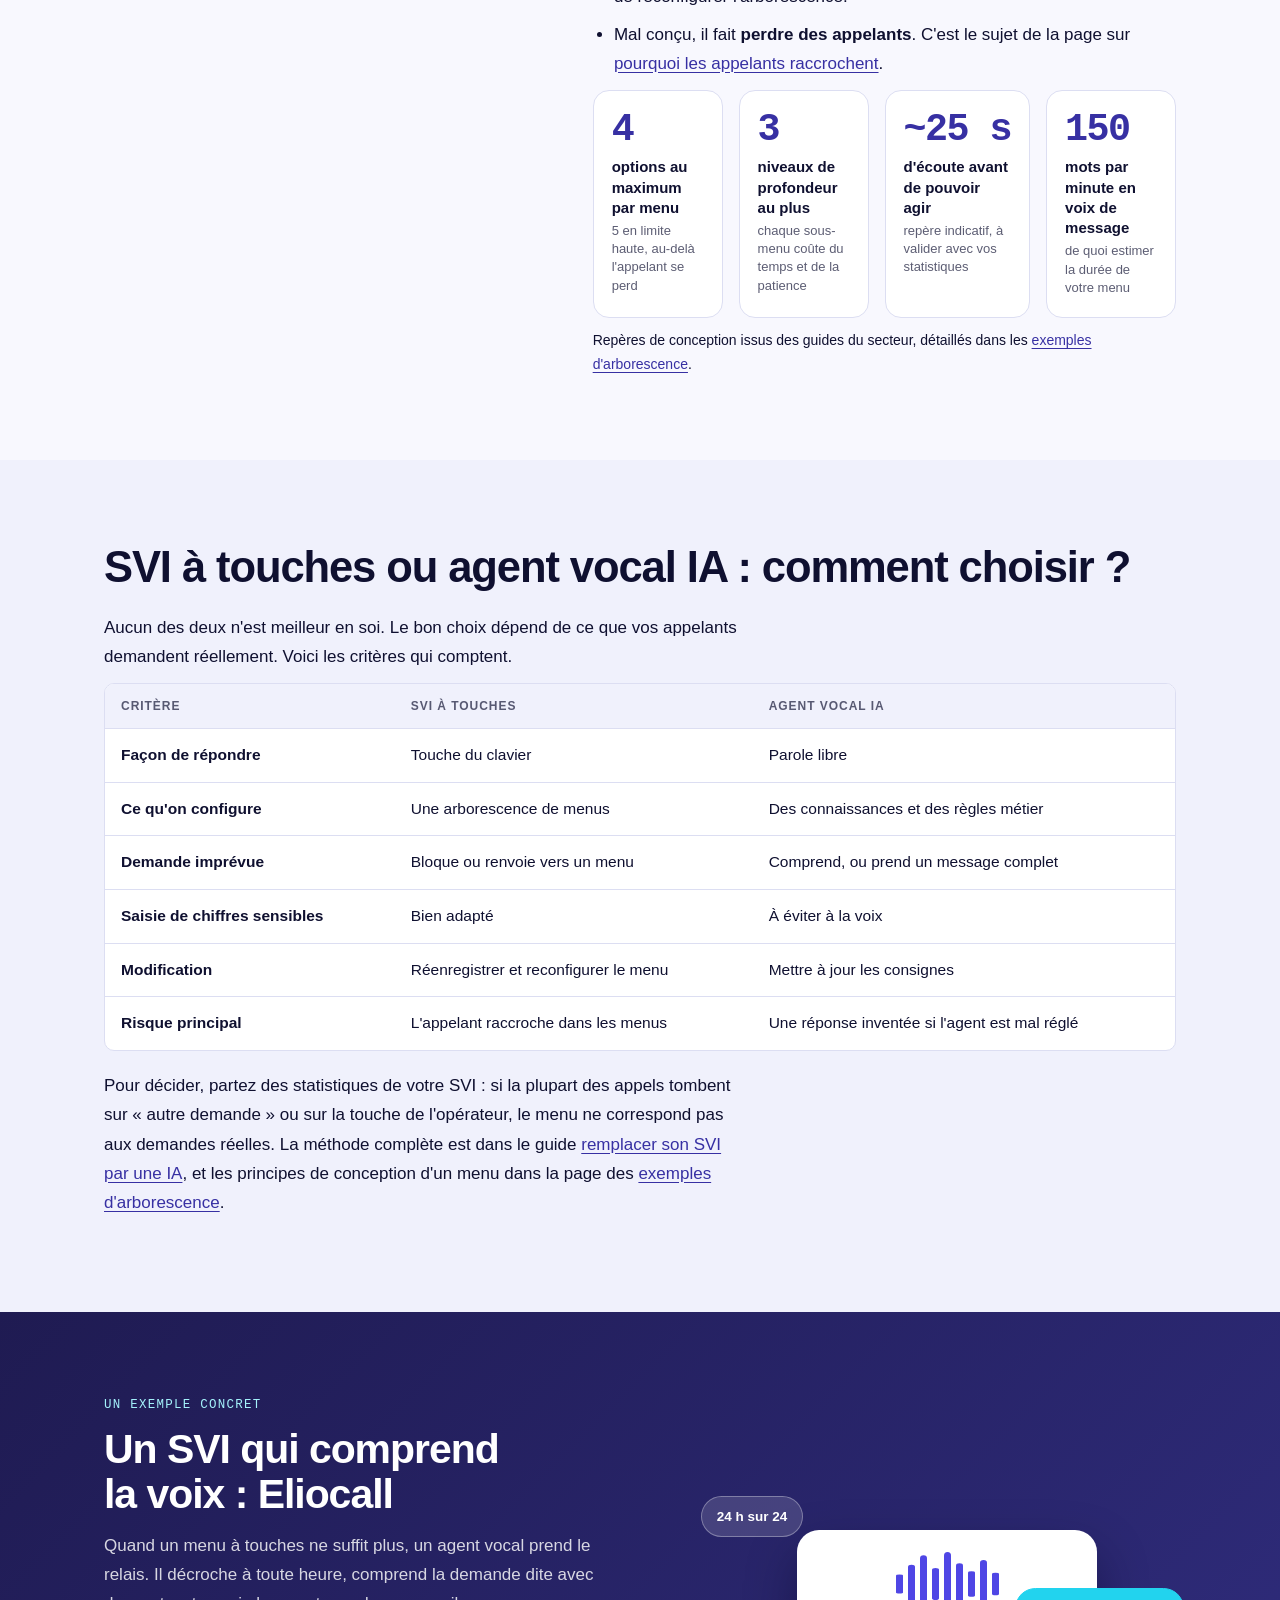
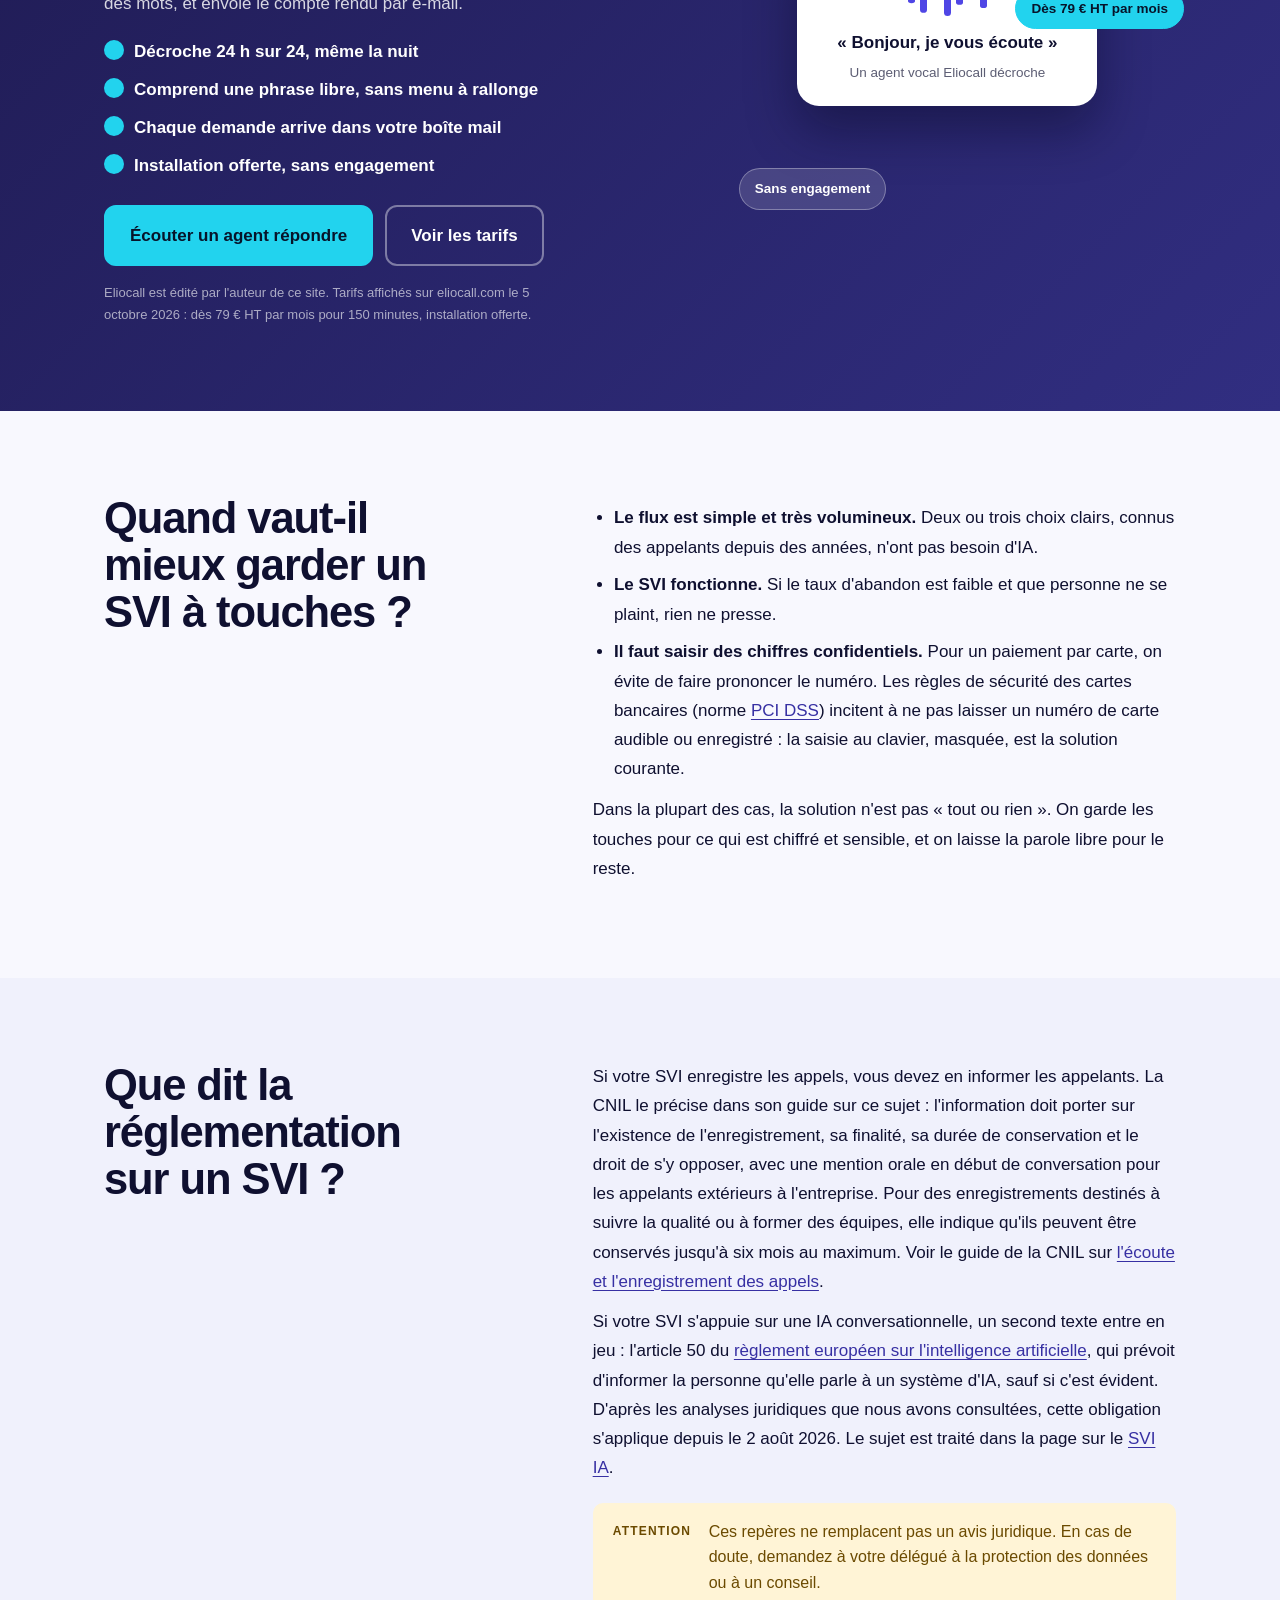
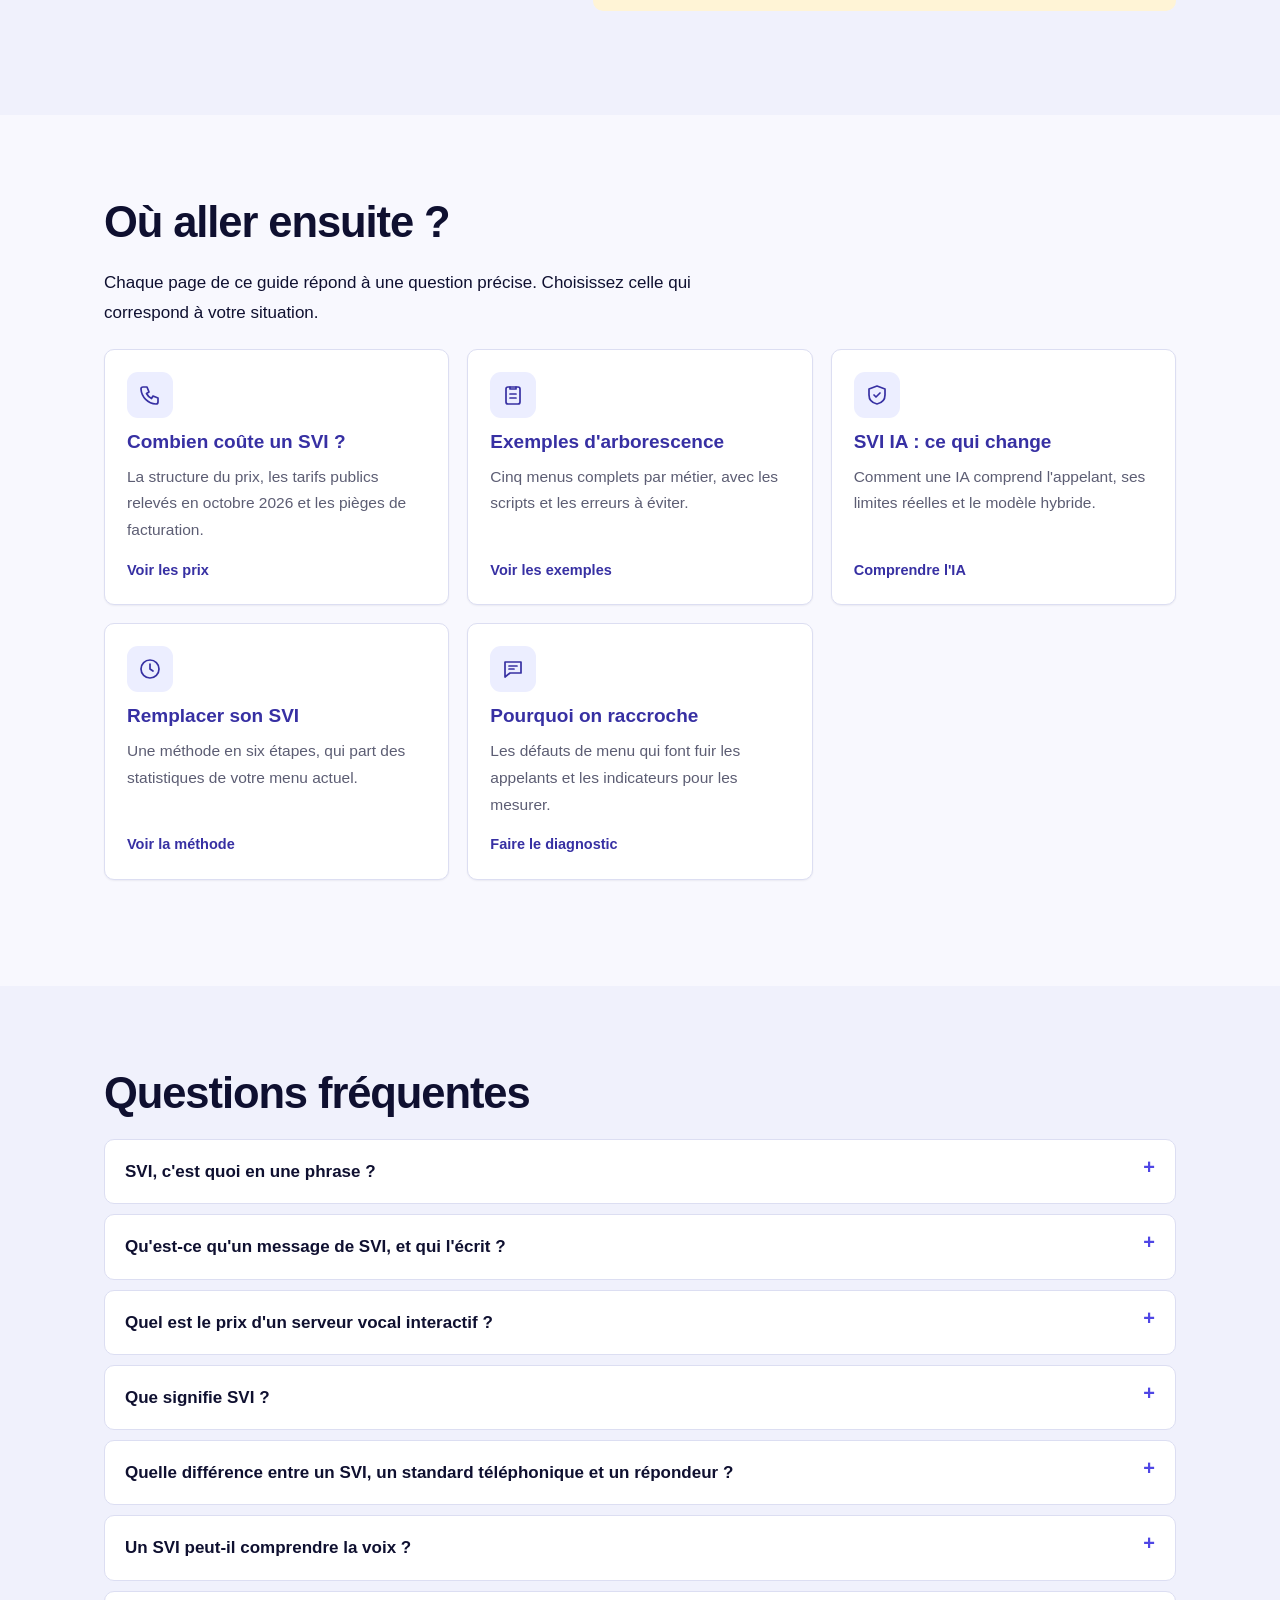
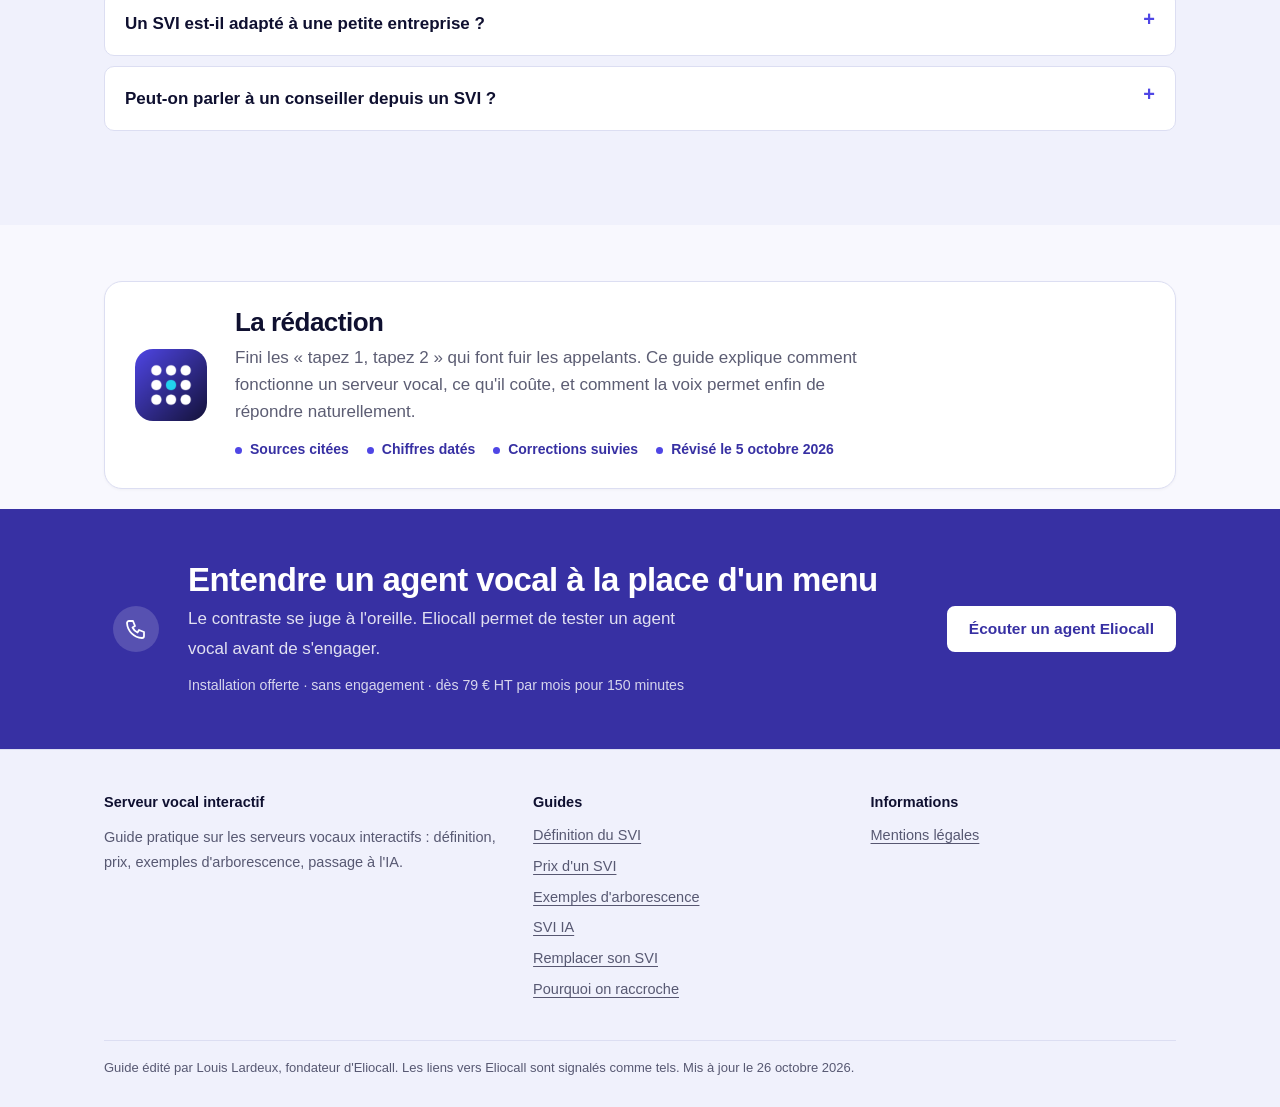
==== commit 60a9e3ab: "SEO 26/10 : intention de recherche, liens À lire aussi tournants, descriptions, dates" ====
--- a/index.html
+++ b/index.html
@@ -4,13 +4,13 @@
 <meta charset="utf-8">
 <meta name="viewport" content="width=device-width, initial-scale=1">
 <title>Serveur vocal interactif (SVI) : définition, fonctionnement</title>
-<meta name="description" content="Un serveur vocal interactif (SVI) accueille les appels avec un menu vocal et les oriente. Définition, fonctionnement, types, avantages, limites et exemples.">
+<meta name="description" content="Un serveur vocal interactif (SVI) accueille les appels avec un menu vocal et les oriente. Définition, fonctionnement, types, limites, prix et exemples.">
 <link rel="canonical" href="https://serveur-vocal-interactif.fr/">
 <meta property="og:type" content="article">
 <meta property="og:locale" content="fr_FR">
 <meta property="og:site_name" content="Serveur vocal interactif">
 <meta property="og:title" content="Serveur vocal interactif (SVI) : définition, fonctionnement">
-<meta property="og:description" content="Un serveur vocal interactif (SVI) accueille les appels avec un menu vocal et les oriente. Définition, fonctionnement, types, avantages, limites et exemples.">
+<meta property="og:description" content="Un serveur vocal interactif (SVI) accueille les appels avec un menu vocal et les oriente. Définition, fonctionnement, types, limites, prix et exemples.">
 <meta property="og:url" content="https://serveur-vocal-interactif.fr/">
 <meta property="og:image" content="https://serveur-vocal-interactif.fr/og-image.png">
 <meta property="og:image:width" content="1200">
@@ -26,7 +26,7 @@
 
 <meta http-equiv="Content-Security-Policy" content="default-src 'self'; script-src 'self' 'unsafe-inline'; style-src 'self' 'unsafe-inline'; img-src 'self' data:; base-uri 'self'; form-action 'none'">
 <meta name="referrer" content="strict-origin-when-cross-origin">
-<script type="application/ld+json">{"@context": "https://schema.org", "@graph": [{"@type": "BreadcrumbList", "itemListElement": [{"@type": "ListItem", "position": 1, "name": "Accueil", "item": "https://serveur-vocal-interactif.fr/"}]}, {"@type": "Article", "headline": "Serveur vocal interactif (SVI) : définition, fonctionnement et exemples", "description": "Un serveur vocal interactif (SVI) accueille les appels avec un menu vocal et les oriente. Définition, fonctionnement, types, avantages, limites et exemples.", "inLanguage": "fr-FR", "datePublished": "2026-10-05", "dateModified": "2026-10-26", "mainEntityOfPage": "https://serveur-vocal-interactif.fr/", "author": {"@type": "Organization", "name": "Serveur vocal interactif", "url": "https://serveur-vocal-interactif.fr"}, "publisher": {"@type": "Organization", "name": "Serveur vocal interactif", "url": "https://serveur-vocal-interactif.fr"}}, {"@type": "FAQPage", "mainEntity": [{"@type": "Question", "name": "Que signifie SVI ?", "acceptedAnswer": {"@type": "Answer", "text": "SVI veut dire serveur vocal interactif. Le même système s'appelle aussi réponse vocale interactive (RVI) ou, en anglais, IVR pour interactive voice response."}}, {"@type": "Question", "name": "Quelle différence entre un SVI, un standard téléphonique et un répondeur ?", "acceptedAnswer": {"@type": "Answer", "text": "Le standard téléphonique achemine les appels vers des postes. Le répondeur enregistre un message sans réagir. Le SVI dialogue avec l'appelant, par touches ou par la voix, puis aiguille l'appel ou exécute une action. Un SVI est souvent branché sur un standard."}}, {"@type": "Question", "name": "Un SVI peut-il comprendre la voix ?", "acceptedAnswer": {"@type": "Answer", "text": "Oui, s'il est équipé d'une reconnaissance vocale. Un SVI à touches ne réagit qu'au clavier. Un SVI à reconnaissance vocale comprend des mots ou des phrases prévues, et un SVI conversationnel comprend des demandes libres."}}, {"@type": "Question", "name": "Un SVI est-il adapté à une petite entreprise ?", "acceptedAnswer": {"@type": "Answer", "text": "Oui, quand les demandes sont répétitives et qu'on peut les classer en trois ou quatre choix. Des offres hébergées évitent tout matériel. Si les demandes sont très variées, une solution conversationnelle ou un simple message avec rappel peut mieux convenir."}}, {"@type": "Question", "name": "Peut-on parler à un conseiller depuis un SVI ?", "acceptedAnswer": {"@type": "Answer", "text": "C'est même recommandé. On prévoit en général une touche ou une attente en ligne pour joindre une personne, au moins aux heures d'ouverture. Sans cette sortie, un appelant dont le cas n'est pas prévu raccroche."}}]}, {"@type": "WebSite", "@id": "https://serveur-vocal-interactif.fr/#site", "name": "Serveur vocal interactif", "url": "https://serveur-vocal-interactif.fr/", "inLanguage": "fr-FR"}, {"@type": "Organization", "@id": "https://serveur-vocal-interactif.fr/#org", "name": "Serveur vocal interactif", "url": "https://serveur-vocal-interactif.fr/", "logo": {"@type": "ImageObject", "url": "https://serveur-vocal-interactif.fr/icon-192.png", "width": 192, "height": 192}}]}</script>
+<script type="application/ld+json">{"@context": "https://schema.org", "@graph": [{"@type": "BreadcrumbList", "itemListElement": [{"@type": "ListItem", "position": 1, "name": "Accueil", "item": "https://serveur-vocal-interactif.fr/"}]}, {"@type": "Article", "headline": "Serveur vocal interactif (SVI) : définition, fonctionnement et exemples", "description": "Un serveur vocal interactif (SVI) accueille les appels avec un menu vocal et les oriente. Définition, fonctionnement, types, limites, prix et exemples.", "inLanguage": "fr-FR", "datePublished": "2026-10-05", "dateModified": "2026-10-26", "mainEntityOfPage": "https://serveur-vocal-interactif.fr/", "author": {"@type": "Organization", "name": "Serveur vocal interactif", "url": "https://serveur-vocal-interactif.fr"}, "publisher": {"@type": "Organization", "name": "Serveur vocal interactif", "url": "https://serveur-vocal-interactif.fr"}}, {"@type": "FAQPage", "mainEntity": [{"@type": "Question", "name": "SVI, c'est quoi en une phrase ?", "acceptedAnswer": {"@type": "Answer", "text": "Un SVI, serveur vocal interactif, est le système qui décroche à votre place, lit un message et laisse l'appelant choisir, par une touche ou par la voix, pour l'orienter vers le bon service ou lui donner une information. En anglais on dit IVR."}}, {"@type": "Question", "name": "Qu'est-ce qu'un message de SVI, et qui l'écrit ?", "acceptedAnswer": {"@type": "Answer", "text": "C'est le texte lu à l'appelant à chaque étape du menu : l'accueil, les choix, l'attente, la fermeture. Il s'écrit avant d'être enregistré ou lu par une voix de synthèse, en moins de quinze secondes par étape. Cinq exemples complets sont dans la page des exemples d'arborescence."}}, {"@type": "Question", "name": "Quel est le prix d'un serveur vocal interactif ?", "acceptedAnswer": {"@type": "Answer", "text": "Pour une petite structure, un SVI hébergé se situe entre 39 et 109 € HT par mois d'après les grilles publiques relevées en octobre 2026, plus les minutes au delà du forfait. Les offres d'opérateurs démarrent plus haut. Le détail est dans le guide des prix."}}, {"@type": "Question", "name": "Que signifie SVI ?", "acceptedAnswer": {"@type": "Answer", "text": "SVI veut dire serveur vocal interactif. Le même système s'appelle aussi réponse vocale interactive (RVI) ou, en anglais, IVR pour interactive voice response."}}, {"@type": "Question", "name": "Quelle différence entre un SVI, un standard téléphonique et un répondeur ?", "acceptedAnswer": {"@type": "Answer", "text": "Le standard téléphonique achemine les appels vers des postes. Le répondeur enregistre un message sans réagir. Le SVI dialogue avec l'appelant, par touches ou par la voix, puis aiguille l'appel ou exécute une action. Un SVI est souvent branché sur un standard."}}, {"@type": "Question", "name": "Un SVI peut-il comprendre la voix ?", "acceptedAnswer": {"@type": "Answer", "text": "Oui, s'il est équipé d'une reconnaissance vocale. Un SVI à touches ne réagit qu'au clavier. Un SVI à reconnaissance vocale comprend des mots ou des phrases prévues, et un SVI conversationnel comprend des demandes libres."}}, {"@type": "Question", "name": "Un SVI est-il adapté à une petite entreprise ?", "acceptedAnswer": {"@type": "Answer", "text": "Oui, quand les demandes sont répétitives et qu'on peut les classer en trois ou quatre choix. Des offres hébergées évitent tout matériel. Si les demandes sont très variées, une solution conversationnelle ou un simple message avec rappel peut mieux convenir."}}, {"@type": "Question", "name": "Peut-on parler à un conseiller depuis un SVI ?", "acceptedAnswer": {"@type": "Answer", "text": "C'est même recommandé. On prévoit en général une touche ou une attente en ligne pour joindre une personne, au moins aux heures d'ouverture. Sans cette sortie, un appelant dont le cas n'est pas prévu raccroche."}}]}, {"@type": "WebSite", "@id": "https://serveur-vocal-interactif.fr/#site", "name": "Serveur vocal interactif", "url": "https://serveur-vocal-interactif.fr/", "inLanguage": "fr-FR"}, {"@type": "Organization", "@id": "https://serveur-vocal-interactif.fr/#org", "name": "Serveur vocal interactif", "url": "https://serveur-vocal-interactif.fr/", "logo": {"@type": "ImageObject", "url": "https://serveur-vocal-interactif.fr/icon-192.png", "width": 192, "height": 192}}]}</script>
 <link rel="stylesheet" href="/style.css">
 <script>(function(){var d=document.documentElement;if(window.matchMedia&&matchMedia("(prefers-reduced-motion: reduce)").matches)return;d.classList.add("s-js");setTimeout(function(){if(!window.__rvok)d.classList.add("s-show")},3500)})();</script>
 </head>
@@ -179,7 +179,7 @@
 <p>Quand un menu à touches ne suffit plus, un agent vocal prend le relais. Il décroche à toute heure, comprend la demande dite avec des mots, et envoie le compte rendu par e-mail.</p>
 <ul class="s-lell"><li>Décroche 24 h sur 24, même la nuit</li><li>Comprend une phrase libre, sans menu à rallonge</li><li>Chaque demande arrive dans votre boîte mail</li><li>Installation offerte, sans engagement</li></ul>
 <div class="s-lela"><a class="s-lelb1" href="https://eliocall.com/?utm_source=serveur-vocal-interactif&utm_medium=guide&utm_campaign=ecouter#hero-form" rel="nofollow sponsored noopener">Écouter un agent répondre</a><a class="s-lelb2" href="https://eliocall.com/tarifs/?utm_source=serveur-vocal-interactif&utm_medium=guide&utm_campaign=tarifs" rel="nofollow sponsored noopener">Voir les tarifs</a></div>
-
+<p class="s-lelf">Eliocall est édité par l'auteur de ce site. Tarifs affichés sur eliocall.com le 5 octobre 2026&nbsp;: dès 79 € HT par mois pour 150 minutes, installation offerte.</p>
 </div>
 <div class="s-lelv" aria-hidden="true"><div class="s-lelc"><div class="s-eqw"><i></i><i></i><i></i><i></i><i></i><i></i><i></i><i></i><i></i></div><strong>«&nbsp;Bonjour, je vous écoute&nbsp;»</strong><small>Un agent vocal Eliocall décroche</small></div>
 <span class="s-lelp s-lelp1">24 h sur 24</span><span class="s-lelp s-lelp2">Dès 79 € HT par mois</span><span class="s-lelp s-lelp3">Sans engagement</span></div>
@@ -196,11 +196,11 @@
 <p>Si votre SVI s'appuie sur une IA conversationnelle, un second texte entre en jeu&nbsp;: l'article 50 du <a href="https://eur-lex.europa.eu/legal-content/FR/TXT/?uri=CELEX:32024R1689" rel="noopener">règlement européen sur l'intelligence artificielle</a>, qui prévoit d'informer la personne qu'elle parle à un système d'IA, sauf si c'est évident. D'après les analyses juridiques que nous avons consultées, cette obligation s'applique depuis le 2 août 2026. Le sujet est traité dans la page sur le <a href="/svi-ia-agent-vocal/">SVI IA</a>.</p>
 <div class="s-callout s-co-warn"><strong>Attention</strong><div><p>Ces repères ne remplacent pas un avis juridique. En cas de doute, demandez à votre délégué à la protection des données ou à un conseil.</p></div></div></div></div></section><section id="ou-aller-ensuite" class="s-ls s-rv s-lsfull"><div class="s-wrap s-lsw"><h2>Où aller ensuite&nbsp;?</h2><div class="s-lsb">
 <p>Chaque page de ce guide répond à une question précise. Choisissez celle qui correspond à votre situation.</p>
-<div class="s-cards s-cols3"><a class="s-card" href="/prix-serveur-vocal-interactif/"><span class="s-ico" aria-hidden="true"><svg viewBox="0 0 24 24" width="24" height="24" fill="none" stroke="currentColor" stroke-width="1.7" stroke-linecap="round" stroke-linejoin="round"><path d="M5 4h4l2 5-2.5 1.5a11 11 0 0 0 5 5L15 13l5 2v4a2 2 0 0 1-2 2A16 16 0 0 1 3 6a2 2 0 0 1 2-2z"/></svg></span><h3>Combien coûte un SVI&nbsp;?</h3><p>La structure du prix, les tarifs publics relevés en octobre 2026 et les pièges de facturation.</p><span class="s-more">Voir les prix</span></a><a class="s-card" href="/arborescence-svi-exemples/"><span class="s-ico" aria-hidden="true"><svg viewBox="0 0 24 24" width="24" height="24" fill="none" stroke="currentColor" stroke-width="1.7" stroke-linecap="round" stroke-linejoin="round"><rect x="5" y="4" width="14" height="17" rx="2"/><path d="M9 4v2h6V4M9 11h6M9 15h6"/></svg></span><h3>Exemples d'arborescence</h3><p>Cinq menus complets par métier, avec les scripts et les erreurs à éviter.</p><span class="s-more">Voir les exemples</span></a><a class="s-card" href="/svi-ia-agent-vocal/"><span class="s-ico" aria-hidden="true"><svg viewBox="0 0 24 24" width="24" height="24" fill="none" stroke="currentColor" stroke-width="1.7" stroke-linecap="round" stroke-linejoin="round"><path d="M12 3l8 3v6c0 5-3.5 8-8 9-4.5-1-8-4-8-9V6z"/><path d="M9 12l2 2 4-4"/></svg></span><h3>SVI IA&nbsp;: ce qui change</h3><p>Comment une IA comprend l'appelant, ses limites réelles et le modèle hybride.</p><span class="s-more">Comprendre l'IA</span></a><a class="s-card" href="/remplacer-son-svi/"><span class="s-ico" aria-hidden="true"><svg viewBox="0 0 24 24" width="24" height="24" fill="none" stroke="currentColor" stroke-width="1.7" stroke-linecap="round" stroke-linejoin="round"><circle cx="12" cy="12" r="9"/><path d="M12 7v5l3 2"/></svg></span><h3>Remplacer son SVI</h3><p>Une méthode en six étapes, qui part des statistiques de votre menu actuel.</p><span class="s-more">Voir la méthode</span></a><a class="s-card" href="/pourquoi-les-appelants-raccrochent/"><span class="s-ico" aria-hidden="true"><svg viewBox="0 0 24 24" width="24" height="24" fill="none" stroke="currentColor" stroke-width="1.7" stroke-linecap="round" stroke-linejoin="round"><path d="M4 5h16v11H9l-5 4z"/><path d="M8 9h8M8 12h5"/></svg></span><h3>Pourquoi on raccroche</h3><p>Les défauts de menu qui font fuir les appelants et les indicateurs pour les mesurer.</p><span class="s-more">Faire le diagnostic</span></a></div></div></div></section><section id="questions" class="s-ls s-rv s-lsfull s-lsalt"><div class="s-wrap s-lsw"><h2>Questions fréquentes</h2><div class="s-lsb"><details><summary>Que signifie SVI&nbsp;?</summary><p>SVI veut dire serveur vocal interactif. Le même système s'appelle aussi réponse vocale interactive (RVI) ou, en anglais, IVR pour <em>interactive voice response</em>.</p></details><details><summary>Quelle différence entre un SVI, un standard téléphonique et un répondeur&nbsp;?</summary><p>Le standard téléphonique achemine les appels vers des postes. Le répondeur enregistre un message sans réagir. Le SVI dialogue avec l'appelant, par touches ou par la voix, puis aiguille l'appel ou exécute une action. Un SVI est souvent branché sur un standard.</p></details><details><summary>Un SVI peut-il comprendre la voix&nbsp;?</summary><p>Oui, s'il est équipé d'une reconnaissance vocale. Un SVI à touches ne réagit qu'au clavier. Un SVI à reconnaissance vocale comprend des mots ou des phrases prévues, et un SVI conversationnel comprend des demandes libres.</p></details><details><summary>Un SVI est-il adapté à une petite entreprise&nbsp;?</summary><p>Oui, quand les demandes sont répétitives et qu'on peut les classer en trois ou quatre choix. Des offres hébergées évitent tout matériel. Si les demandes sont très variées, une solution conversationnelle ou un simple message avec rappel peut mieux convenir.</p></details><details><summary>Peut-on parler à un conseiller depuis un SVI&nbsp;?</summary><p>C'est même recommandé. On prévoit en général une touche ou une attente en ligne pour joindre une personne, au moins aux heures d'ouverture. Sans cette sortie, un appelant dont le cas n'est pas prévu raccroche.</p></details></div></div></section>
-<section class="s-rdn" id="redaction"><div class="s-wrap"><div class="s-rdc"><img class="s-rdm" src="/auteur.jpg" alt="" width="72" height="72" loading="lazy" decoding="async"><div><h2>Julien</h2><p>Je suis Julien, technicien en standards téléphoniques. Fini les « tapez 1, tapez 2 » qui font fuir. J'explique comment un serveur vocal répond enfin naturellement.</p><ul><li>Sources citées</li><li>Chiffres datés</li><li>Corrections suivies</li><li>Révisé le 8 octobre 2026</li></ul></div></div></div></section>
+<div class="s-cards s-cols3"><a class="s-card" href="/prix-serveur-vocal-interactif/"><span class="s-ico" aria-hidden="true"><svg viewBox="0 0 24 24" width="24" height="24" fill="none" stroke="currentColor" stroke-width="1.7" stroke-linecap="round" stroke-linejoin="round"><path d="M5 4h4l2 5-2.5 1.5a11 11 0 0 0 5 5L15 13l5 2v4a2 2 0 0 1-2 2A16 16 0 0 1 3 6a2 2 0 0 1 2-2z"/></svg></span><h3>Combien coûte un SVI&nbsp;?</h3><p>La structure du prix, les tarifs publics relevés en octobre 2026 et les pièges de facturation.</p><span class="s-more">Voir les prix</span></a><a class="s-card" href="/arborescence-svi-exemples/"><span class="s-ico" aria-hidden="true"><svg viewBox="0 0 24 24" width="24" height="24" fill="none" stroke="currentColor" stroke-width="1.7" stroke-linecap="round" stroke-linejoin="round"><rect x="5" y="4" width="14" height="17" rx="2"/><path d="M9 4v2h6V4M9 11h6M9 15h6"/></svg></span><h3>Exemples d'arborescence</h3><p>Cinq menus complets par métier, avec les scripts et les erreurs à éviter.</p><span class="s-more">Voir les exemples</span></a><a class="s-card" href="/svi-ia-agent-vocal/"><span class="s-ico" aria-hidden="true"><svg viewBox="0 0 24 24" width="24" height="24" fill="none" stroke="currentColor" stroke-width="1.7" stroke-linecap="round" stroke-linejoin="round"><path d="M12 3l8 3v6c0 5-3.5 8-8 9-4.5-1-8-4-8-9V6z"/><path d="M9 12l2 2 4-4"/></svg></span><h3>SVI IA&nbsp;: ce qui change</h3><p>Comment une IA comprend l'appelant, ses limites réelles et le modèle hybride.</p><span class="s-more">Comprendre l'IA</span></a><a class="s-card" href="/remplacer-son-svi/"><span class="s-ico" aria-hidden="true"><svg viewBox="0 0 24 24" width="24" height="24" fill="none" stroke="currentColor" stroke-width="1.7" stroke-linecap="round" stroke-linejoin="round"><circle cx="12" cy="12" r="9"/><path d="M12 7v5l3 2"/></svg></span><h3>Remplacer son SVI</h3><p>Une méthode en six étapes, qui part des statistiques de votre menu actuel.</p><span class="s-more">Voir la méthode</span></a><a class="s-card" href="/pourquoi-les-appelants-raccrochent/"><span class="s-ico" aria-hidden="true"><svg viewBox="0 0 24 24" width="24" height="24" fill="none" stroke="currentColor" stroke-width="1.7" stroke-linecap="round" stroke-linejoin="round"><path d="M4 5h16v11H9l-5 4z"/><path d="M8 9h8M8 12h5"/></svg></span><h3>Pourquoi on raccroche</h3><p>Les défauts de menu qui font fuir les appelants et les indicateurs pour les mesurer.</p><span class="s-more">Faire le diagnostic</span></a></div></div></div></section><section id="questions" class="s-ls s-rv s-lsfull s-lsalt"><div class="s-wrap s-lsw"><h2>Questions fréquentes</h2><div class="s-lsb"><details><summary>SVI, c'est quoi en une phrase&nbsp;?</summary><p>Un SVI, serveur vocal interactif, est le système qui décroche à votre place, lit un message et laisse l'appelant choisir, par une touche ou par la voix, pour l'orienter vers le bon service ou lui donner une information. En anglais on dit IVR.</p></details><details><summary>Qu'est-ce qu'un message de SVI, et qui l'écrit&nbsp;?</summary><p>C'est le texte lu à l'appelant à chaque étape du menu&nbsp;: l'accueil, les choix, l'attente, la fermeture. Il s'écrit avant d'être enregistré ou lu par une voix de synthèse, en moins de quinze secondes par étape. Cinq exemples complets sont dans la page des <a href="/arborescence-svi-exemples/">exemples d'arborescence</a>.</p></details><details><summary>Quel est le prix d'un serveur vocal interactif&nbsp;?</summary><p>Pour une petite structure, un SVI hébergé se situe entre 39 et 109 € HT par mois d'après les grilles publiques relevées en octobre 2026, plus les minutes au delà du forfait. Les offres d'opérateurs démarrent plus haut. Le détail est dans le <a href="/prix-serveur-vocal-interactif/">guide des prix</a>.</p></details><details><summary>Que signifie SVI&nbsp;?</summary><p>SVI veut dire serveur vocal interactif. Le même système s'appelle aussi réponse vocale interactive (RVI) ou, en anglais, IVR pour <em>interactive voice response</em>.</p></details><details><summary>Quelle différence entre un SVI, un standard téléphonique et un répondeur&nbsp;?</summary><p>Le standard téléphonique achemine les appels vers des postes. Le répondeur enregistre un message sans réagir. Le SVI dialogue avec l'appelant, par touches ou par la voix, puis aiguille l'appel ou exécute une action. Un SVI est souvent branché sur un standard.</p></details><details><summary>Un SVI peut-il comprendre la voix&nbsp;?</summary><p>Oui, s'il est équipé d'une reconnaissance vocale. Un SVI à touches ne réagit qu'au clavier. Un SVI à reconnaissance vocale comprend des mots ou des phrases prévues, et un SVI conversationnel comprend des demandes libres.</p></details><details><summary>Un SVI est-il adapté à une petite entreprise&nbsp;?</summary><p>Oui, quand les demandes sont répétitives et qu'on peut les classer en trois ou quatre choix. Des offres hébergées évitent tout matériel. Si les demandes sont très variées, une solution conversationnelle ou un simple message avec rappel peut mieux convenir.</p></details><details><summary>Peut-on parler à un conseiller depuis un SVI&nbsp;?</summary><p>C'est même recommandé. On prévoit en général une touche ou une attente en ligne pour joindre une personne, au moins aux heures d'ouverture. Sans cette sortie, un appelant dont le cas n'est pas prévu raccroche.</p></details></div></div></section>
+<section class="s-rdn" id="redaction"><div class="s-wrap"><div class="s-rdc"><img class="s-rdm" src="/icon-192.png" alt="" width="72" height="72" loading="lazy" decoding="async"><div><h2>La rédaction</h2><p>Fini les «&nbsp;tapez 1, tapez 2&nbsp;» qui font fuir les appelants. Ce guide explique comment fonctionne un serveur vocal, ce qu'il coûte, et comment la voix permet enfin de répondre naturellement.</p><ul><li>Sources citées</li><li>Chiffres datés</li><li>Corrections suivies</li><li>Révisé le 5 octobre 2026</li></ul></div></div></div></section>
 <div class="s-band"><div class="s-wrap"><div><div class="s-rg" aria-hidden="true"><span></span><span></span><span></span><b><svg viewBox="0 0 24 24" width="24" height="24" fill="none" stroke="#fff" stroke-width="1.8" stroke-linecap="round" stroke-linejoin="round"><path d="M5 4h4l2 5-2.5 1.5a11 11 0 0 0 5 5L15 13l5 2v4a2 2 0 0 1-2 2A16 16 0 0 1 3 6a2 2 0 0 1 2-2z"/></svg></b></div><div><h2>Entendre un agent vocal à la place d'un menu</h2><p>Le contraste se juge à l'oreille. Eliocall permet de tester un agent vocal avant de s'engager.</p><small style="display:block;margin-top:10px;opacity:.8">Installation offerte · sans engagement · dès 79 € HT par mois pour 150 minutes</small></div></div><a class="s-btn" href="https://eliocall.com/?utm_source=serveur-vocal-interactif&amp;utm_medium=guide&amp;utm_campaign=svi-accueil" rel="nofollow sponsored noopener">Écouter un agent Eliocall</a></div></div>
 </main>
-<footer class="s-foot"><div class="s-wrap"><div><b>Serveur vocal <span>interactif</span></b><p>Guide pratique sur les serveurs vocaux interactifs&nbsp;: définition, prix, exemples d'arborescence, passage à l'IA.</p></div><div><b>Guides</b><ul><li><a href="/">Définition du SVI</a></li><li><a href="/prix-serveur-vocal-interactif/">Prix d'un SVI</a></li><li><a href="/arborescence-svi-exemples/">Exemples d'arborescence</a></li><li><a href="/svi-ia-agent-vocal/">SVI IA</a></li><li><a href="/remplacer-son-svi/">Remplacer son SVI</a></li><li><a href="/pourquoi-les-appelants-raccrochent/">Pourquoi on raccroche</a></li></ul></div><div><b>Informations</b><ul><li><a href="/mentions-legales/">Mentions légales</a></li></ul></div><div class="s-small">Guide édité par Julien. Mis à jour le 26 octobre 2026.</div></div></footer>
+<footer class="s-foot"><div class="s-wrap"><div><b>Serveur vocal <span>interactif</span></b><p>Guide pratique sur les serveurs vocaux interactifs&nbsp;: définition, prix, exemples d'arborescence, passage à l'IA.</p></div><div><b>Guides</b><ul><li><a href="/">Définition du SVI</a></li><li><a href="/prix-serveur-vocal-interactif/">Prix d'un SVI</a></li><li><a href="/arborescence-svi-exemples/">Exemples d'arborescence</a></li><li><a href="/svi-ia-agent-vocal/">SVI IA</a></li><li><a href="/remplacer-son-svi/">Remplacer son SVI</a></li><li><a href="/pourquoi-les-appelants-raccrochent/">Pourquoi on raccroche</a></li></ul></div><div><b>Informations</b><ul><li><a href="/mentions-legales/">Mentions légales</a></li></ul></div><div class="s-small">Guide édité par Louis Lardeux, fondateur d'Eliocall. Les liens vers Eliocall sont signalés comme tels. Mis à jour le 26 octobre 2026.</div></div></footer>
 <script>(function(){var P="s-",d=document;if(window.matchMedia&&matchMedia("(prefers-reduced-motion: reduce)").matches)return;window.__rvok=1;
 var rd=d.getElementById("rdp"),bar=rd&&rd.firstElementChild,top=d.querySelector("."+P+"top"),tk=false;
 function onS(){tk=false;var h=d.documentElement,max=h.scrollHeight-h.clientHeight,y=window.pageYOffset||h.scrollTop;if(bar&&max>0)bar.style.transform="scaleX("+Math.min(1,y/max)+")";if(top){if(y>8)top.classList.add(P+"sc");else top.classList.remove(P+"sc")}}
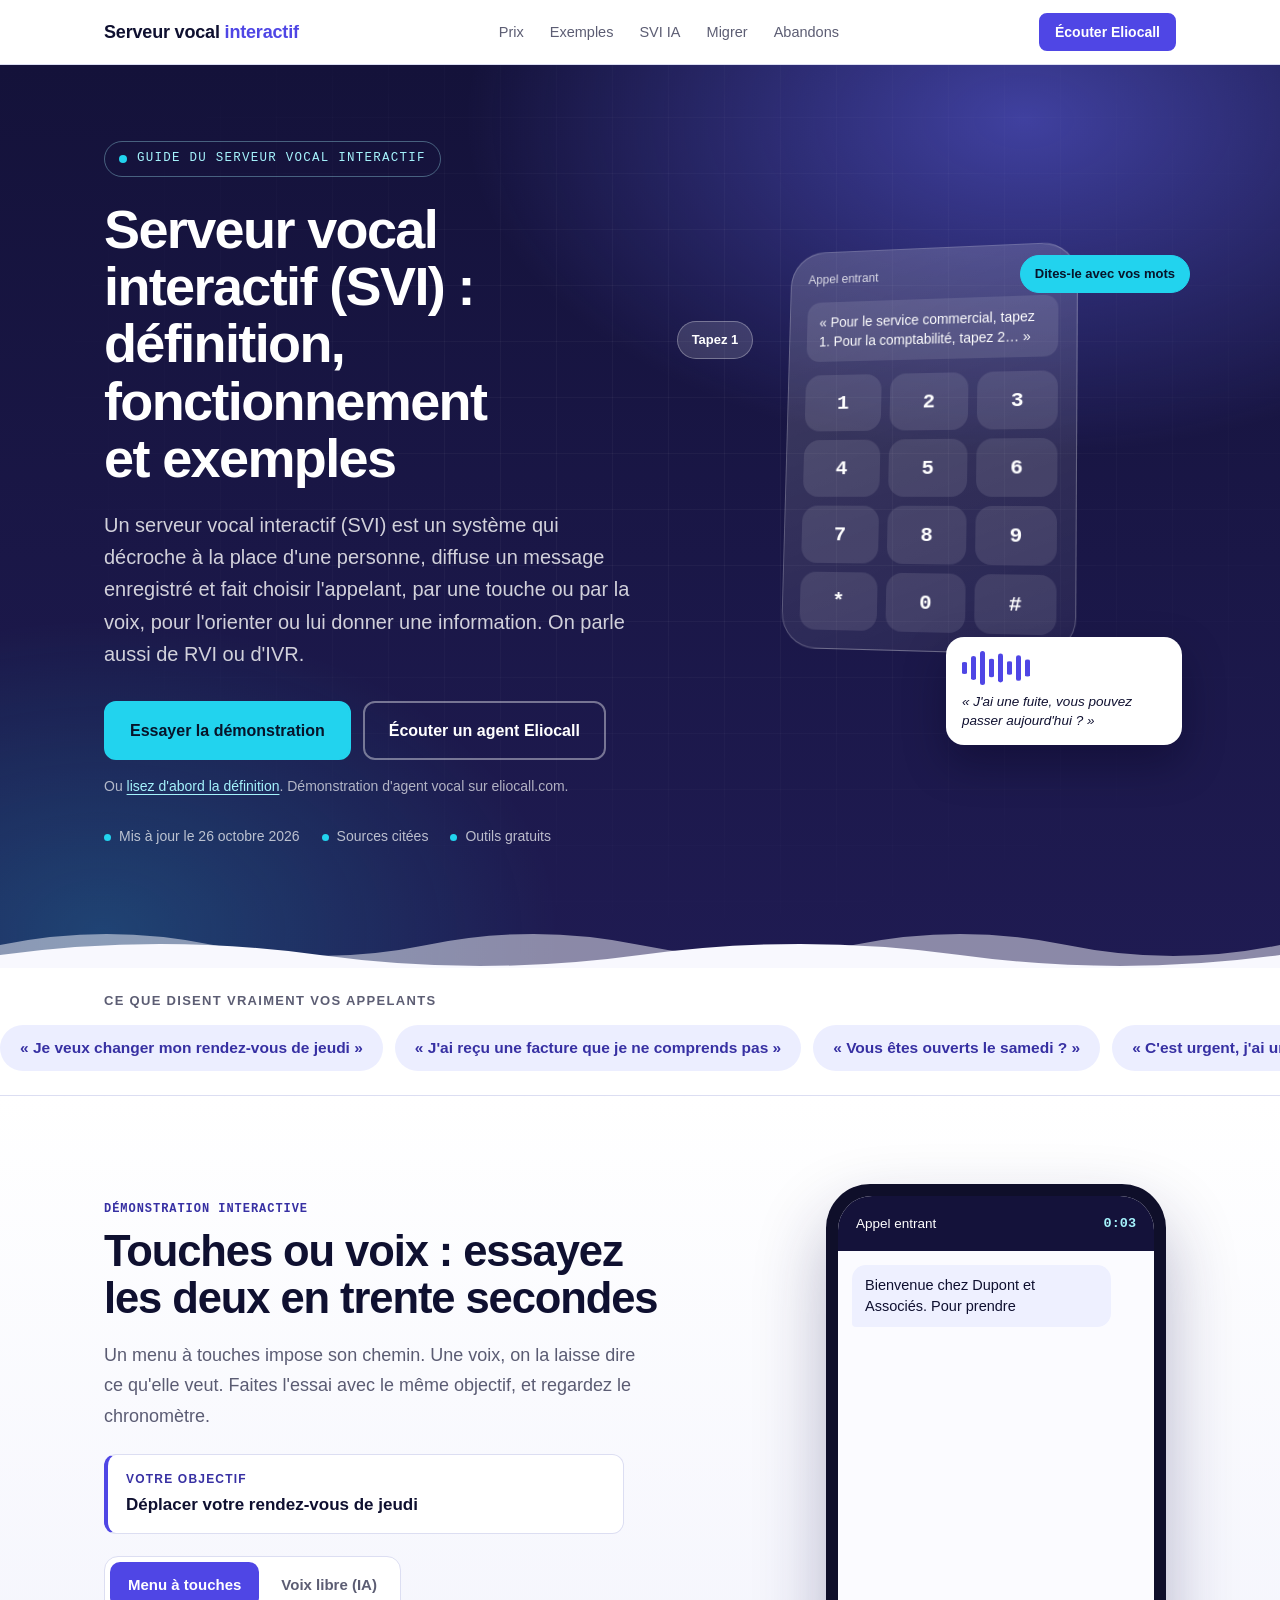
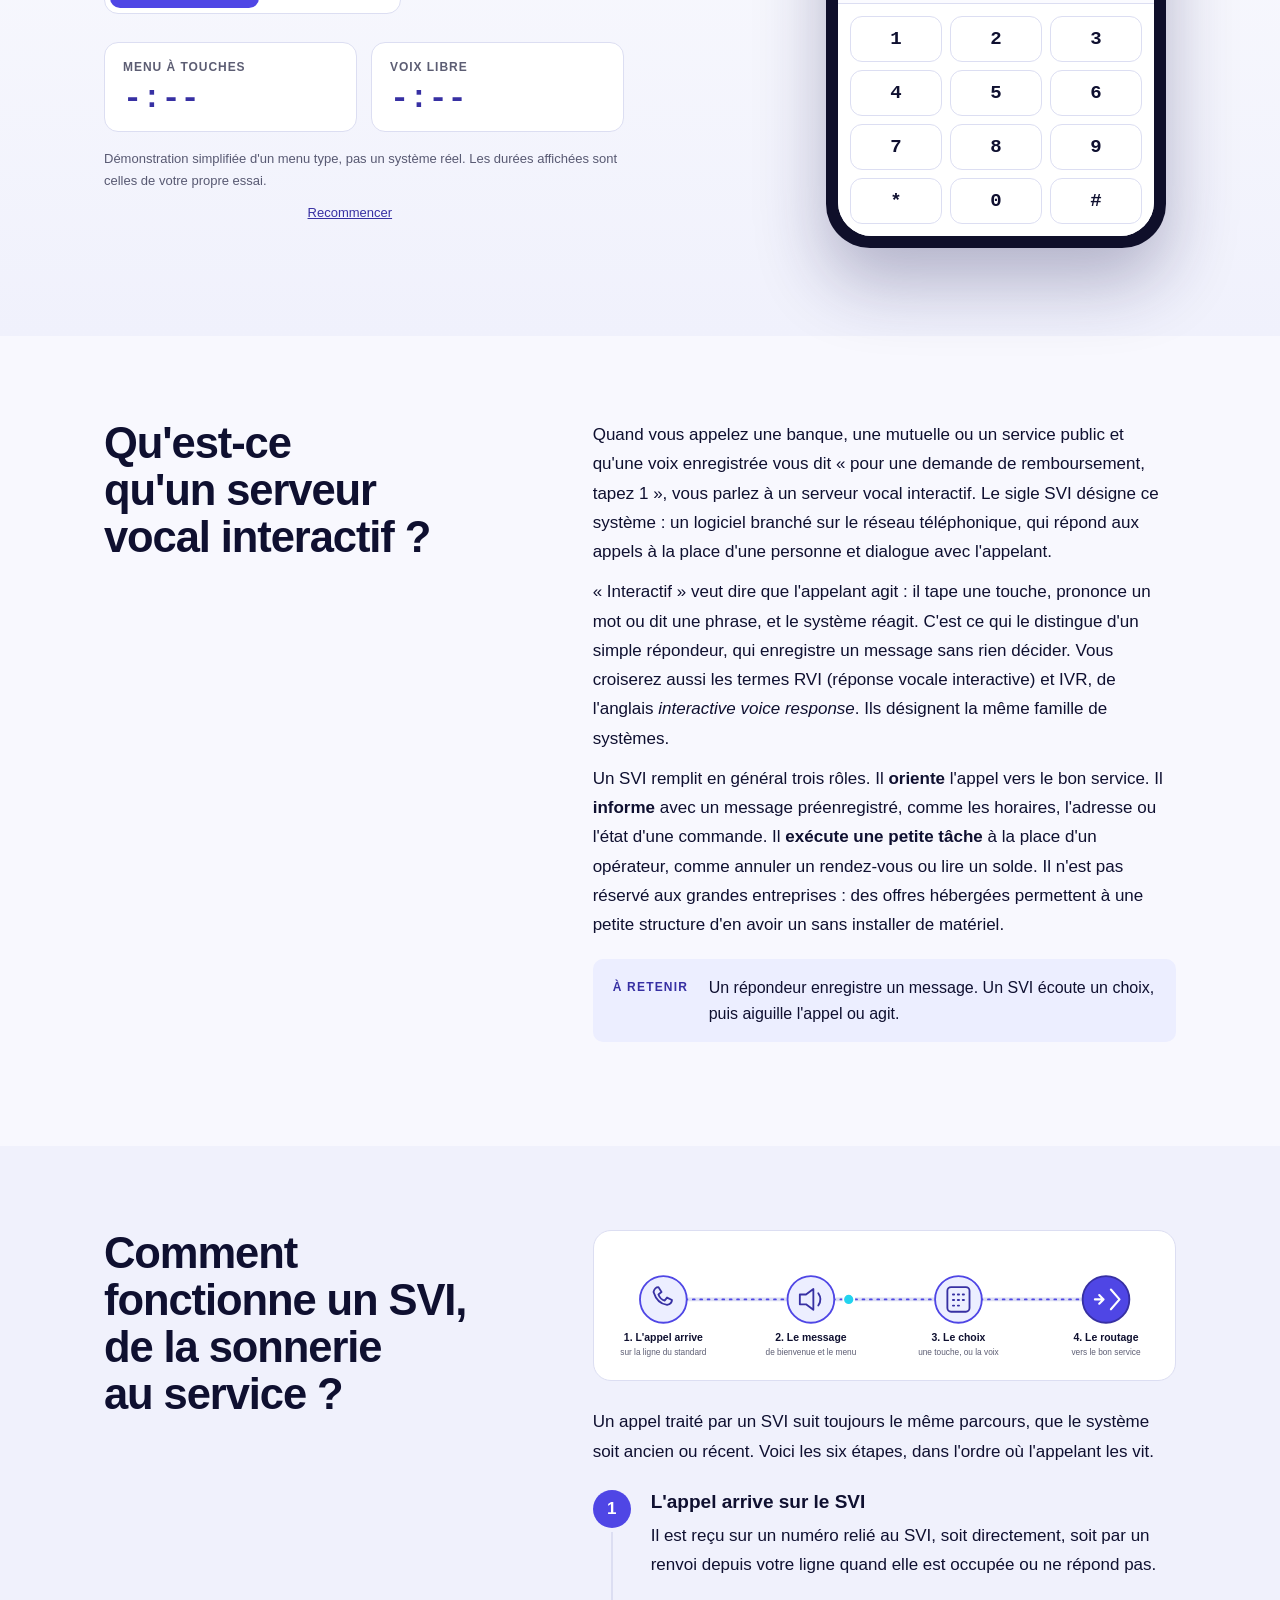
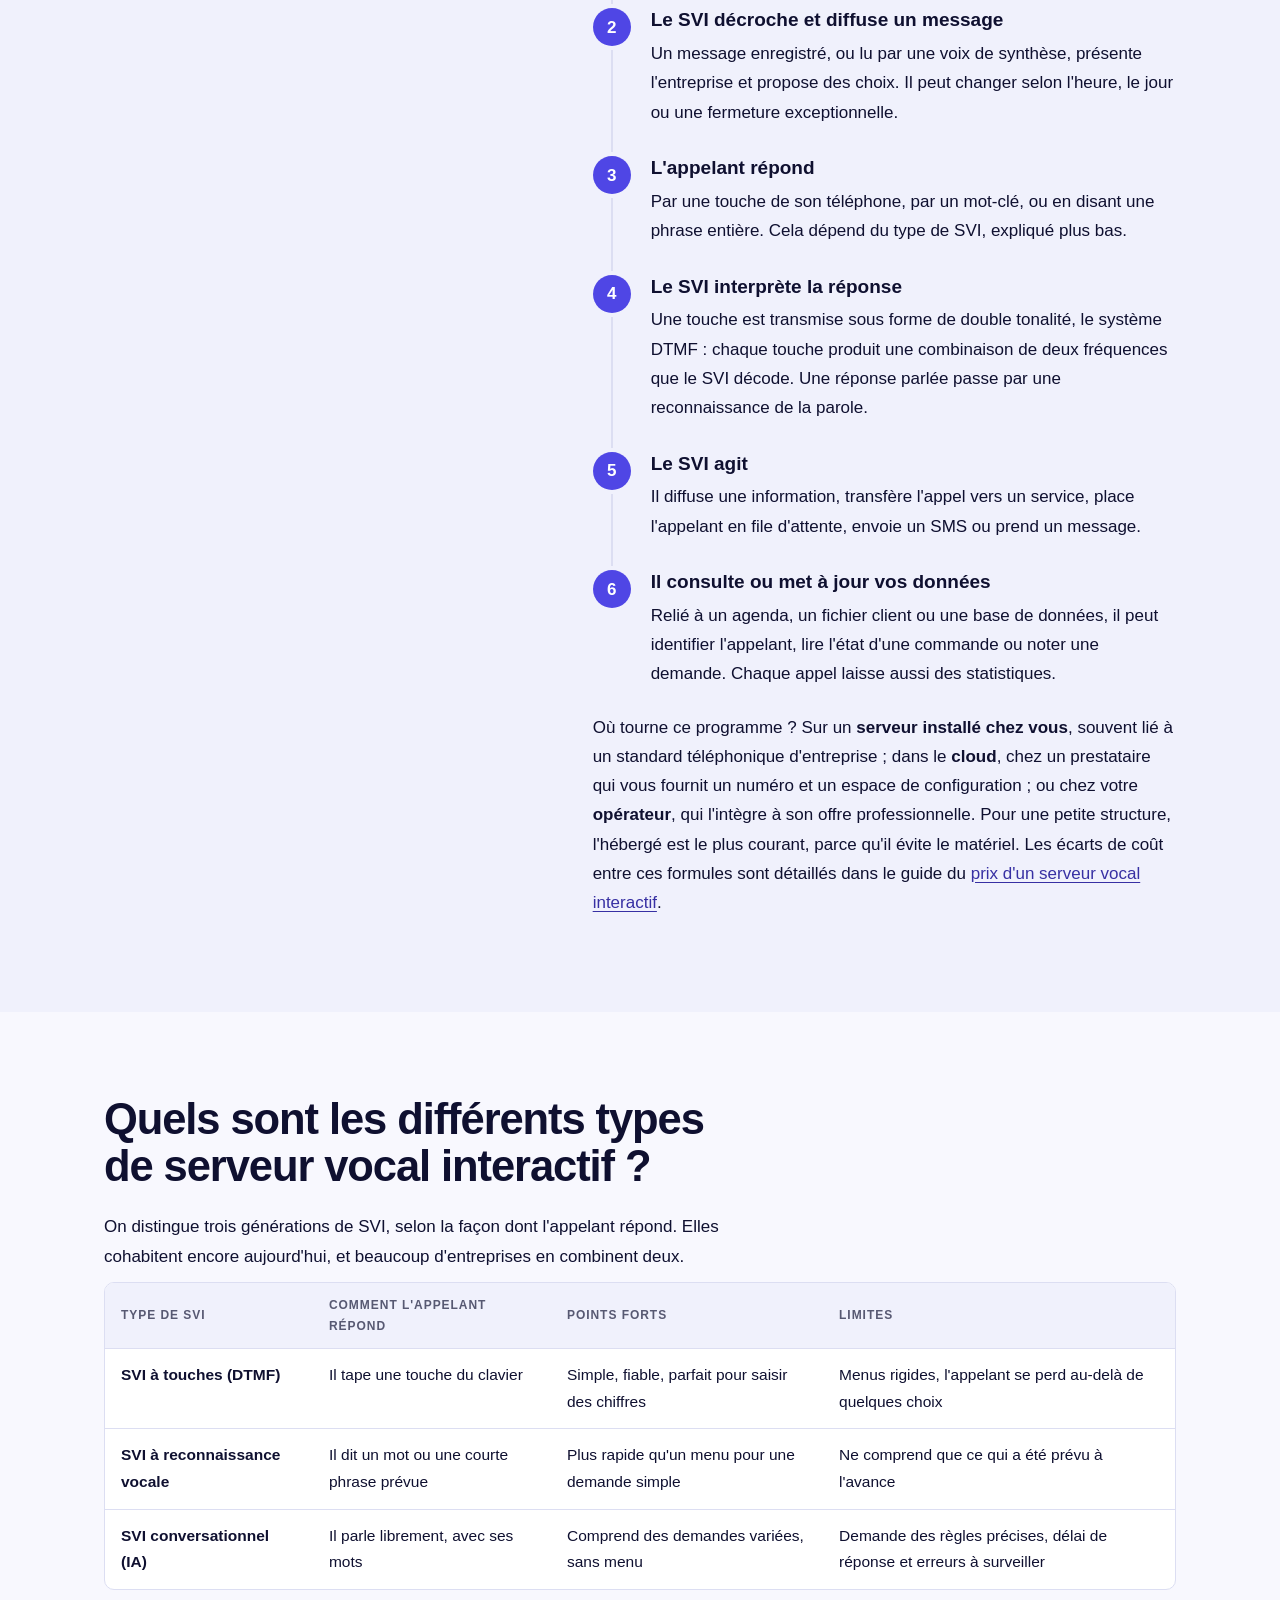
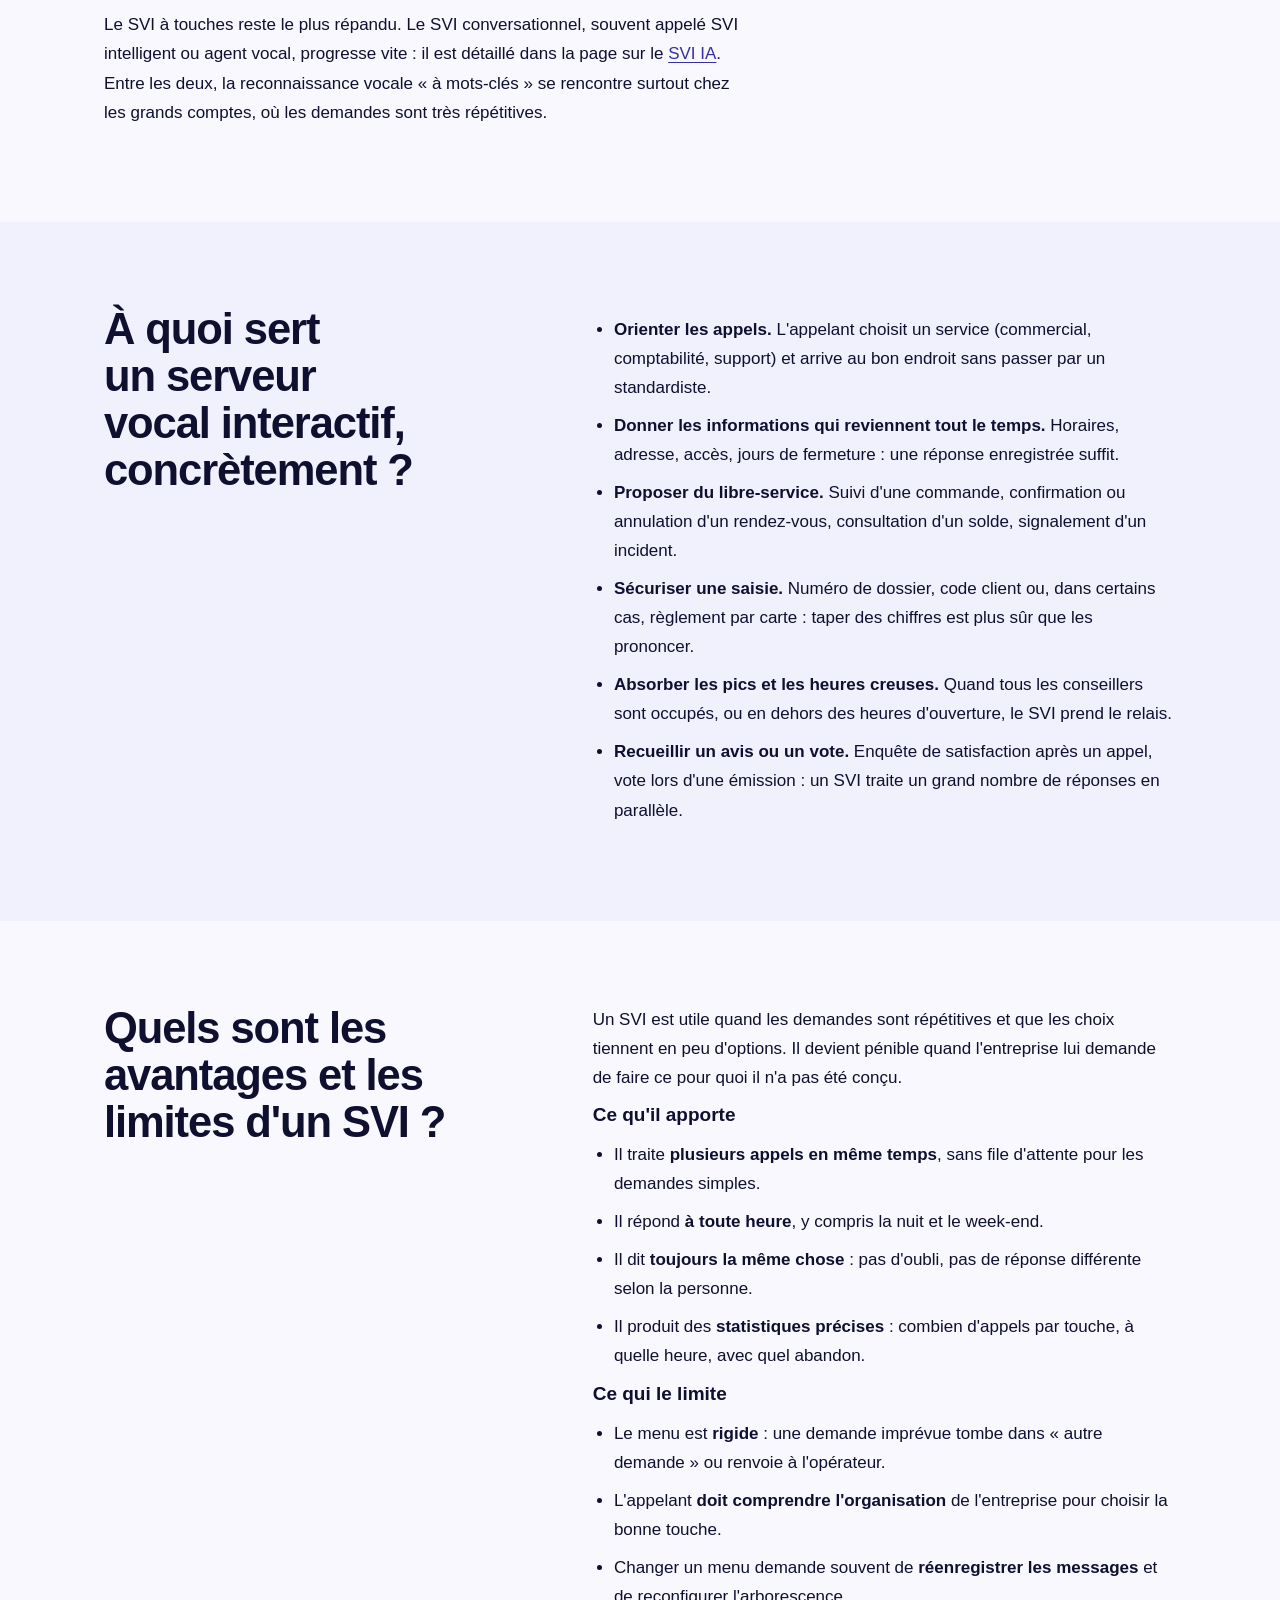
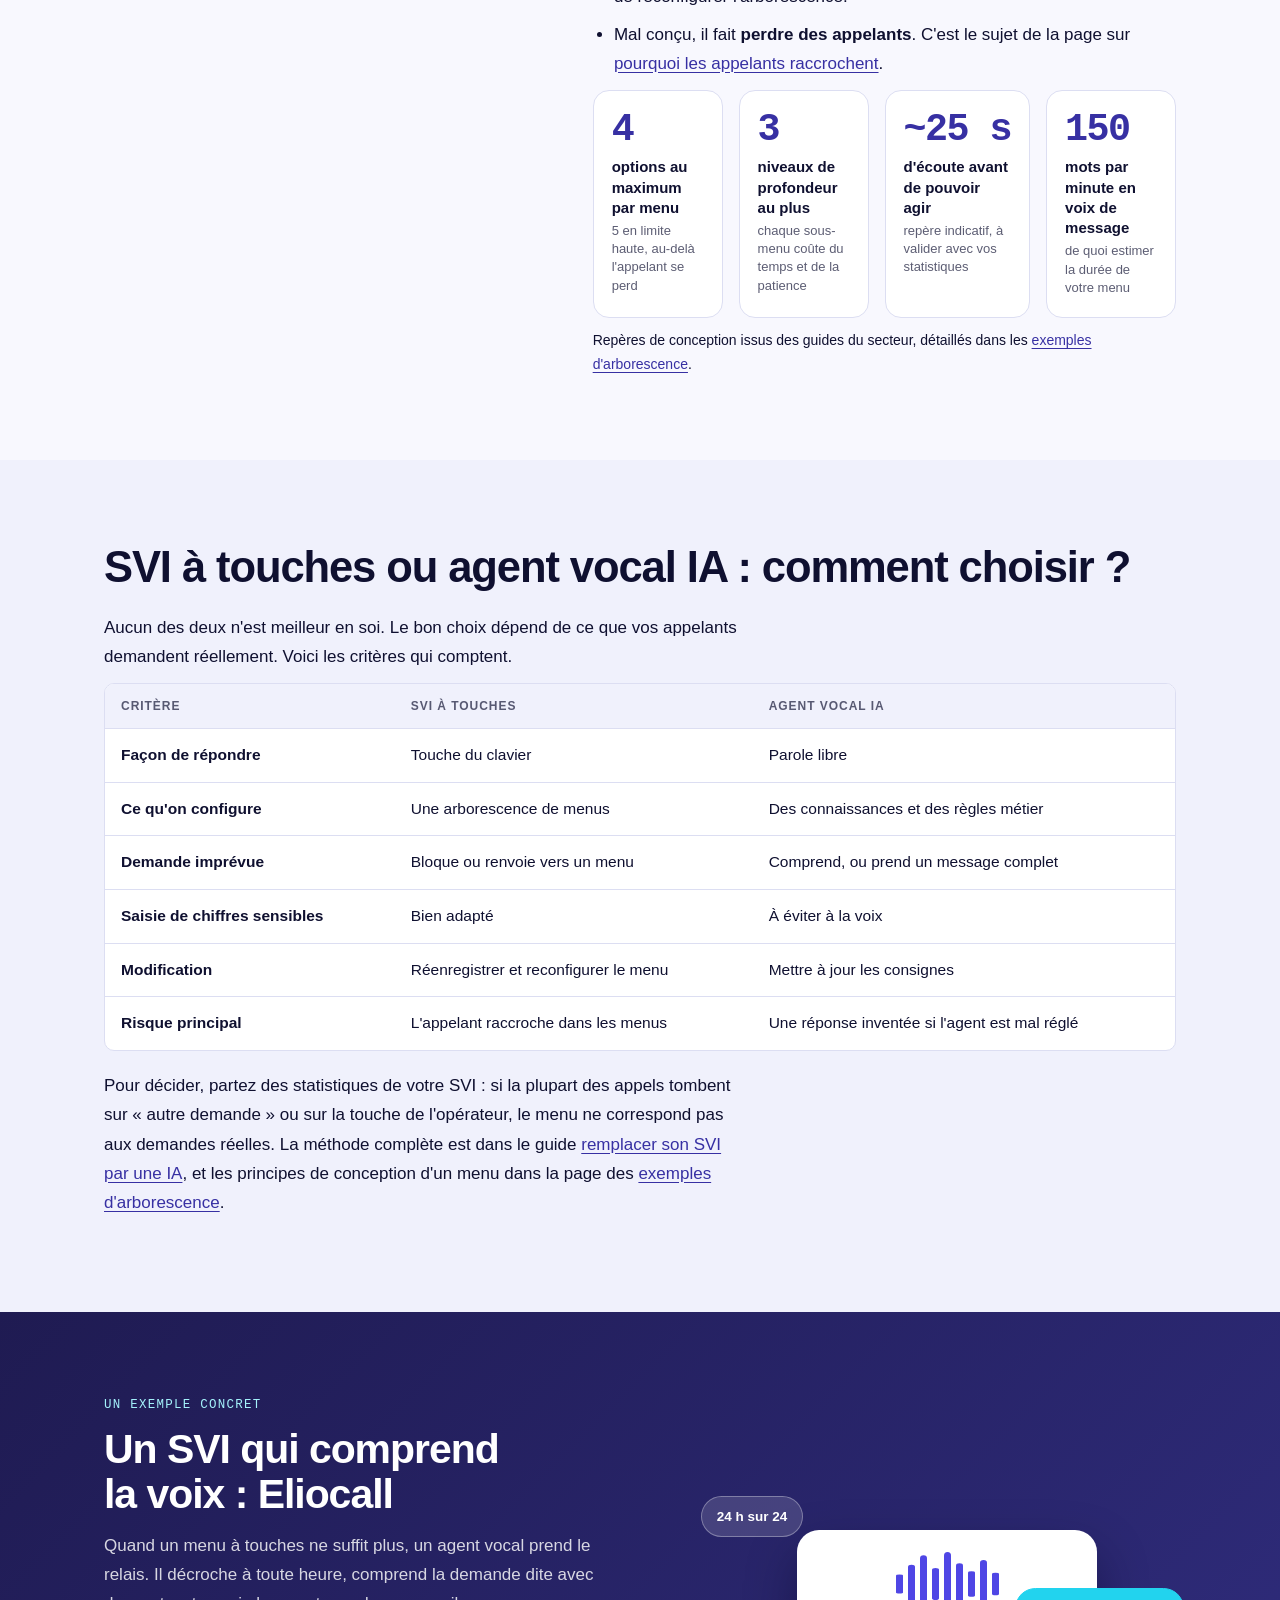
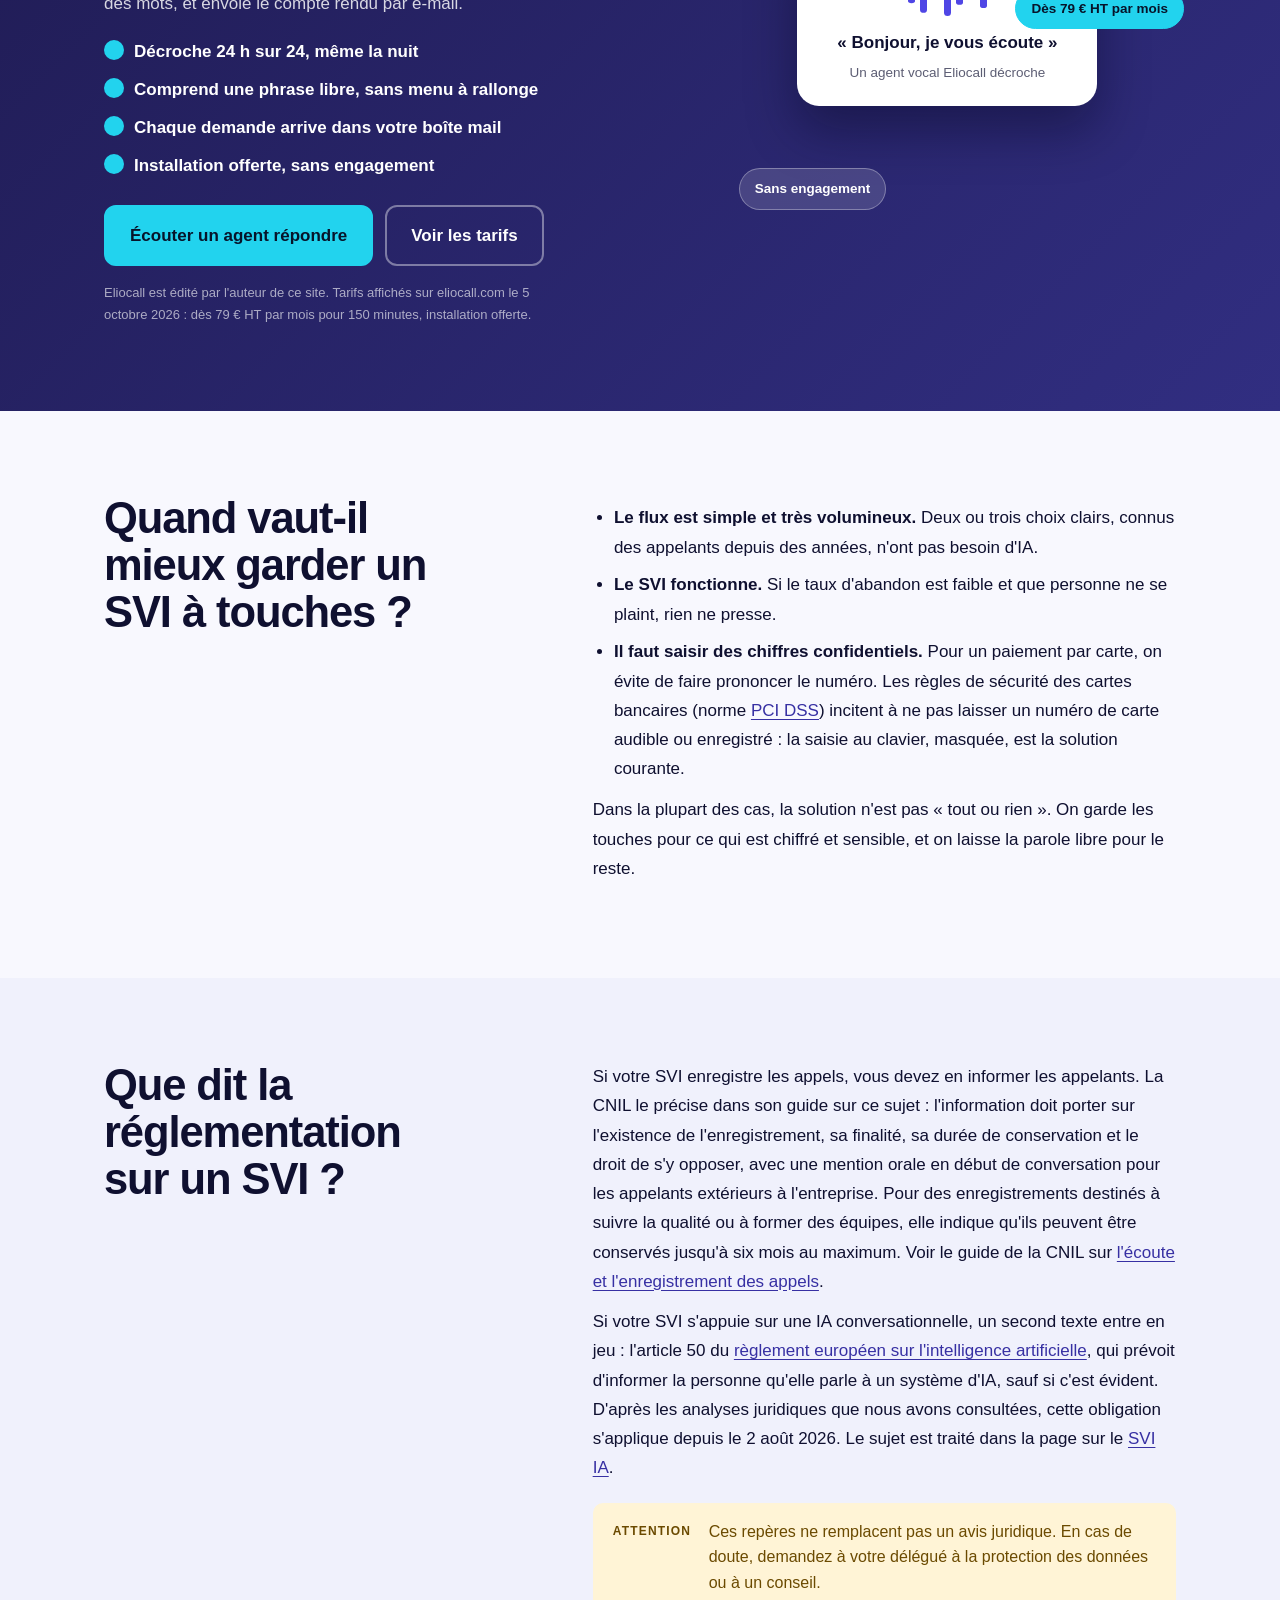
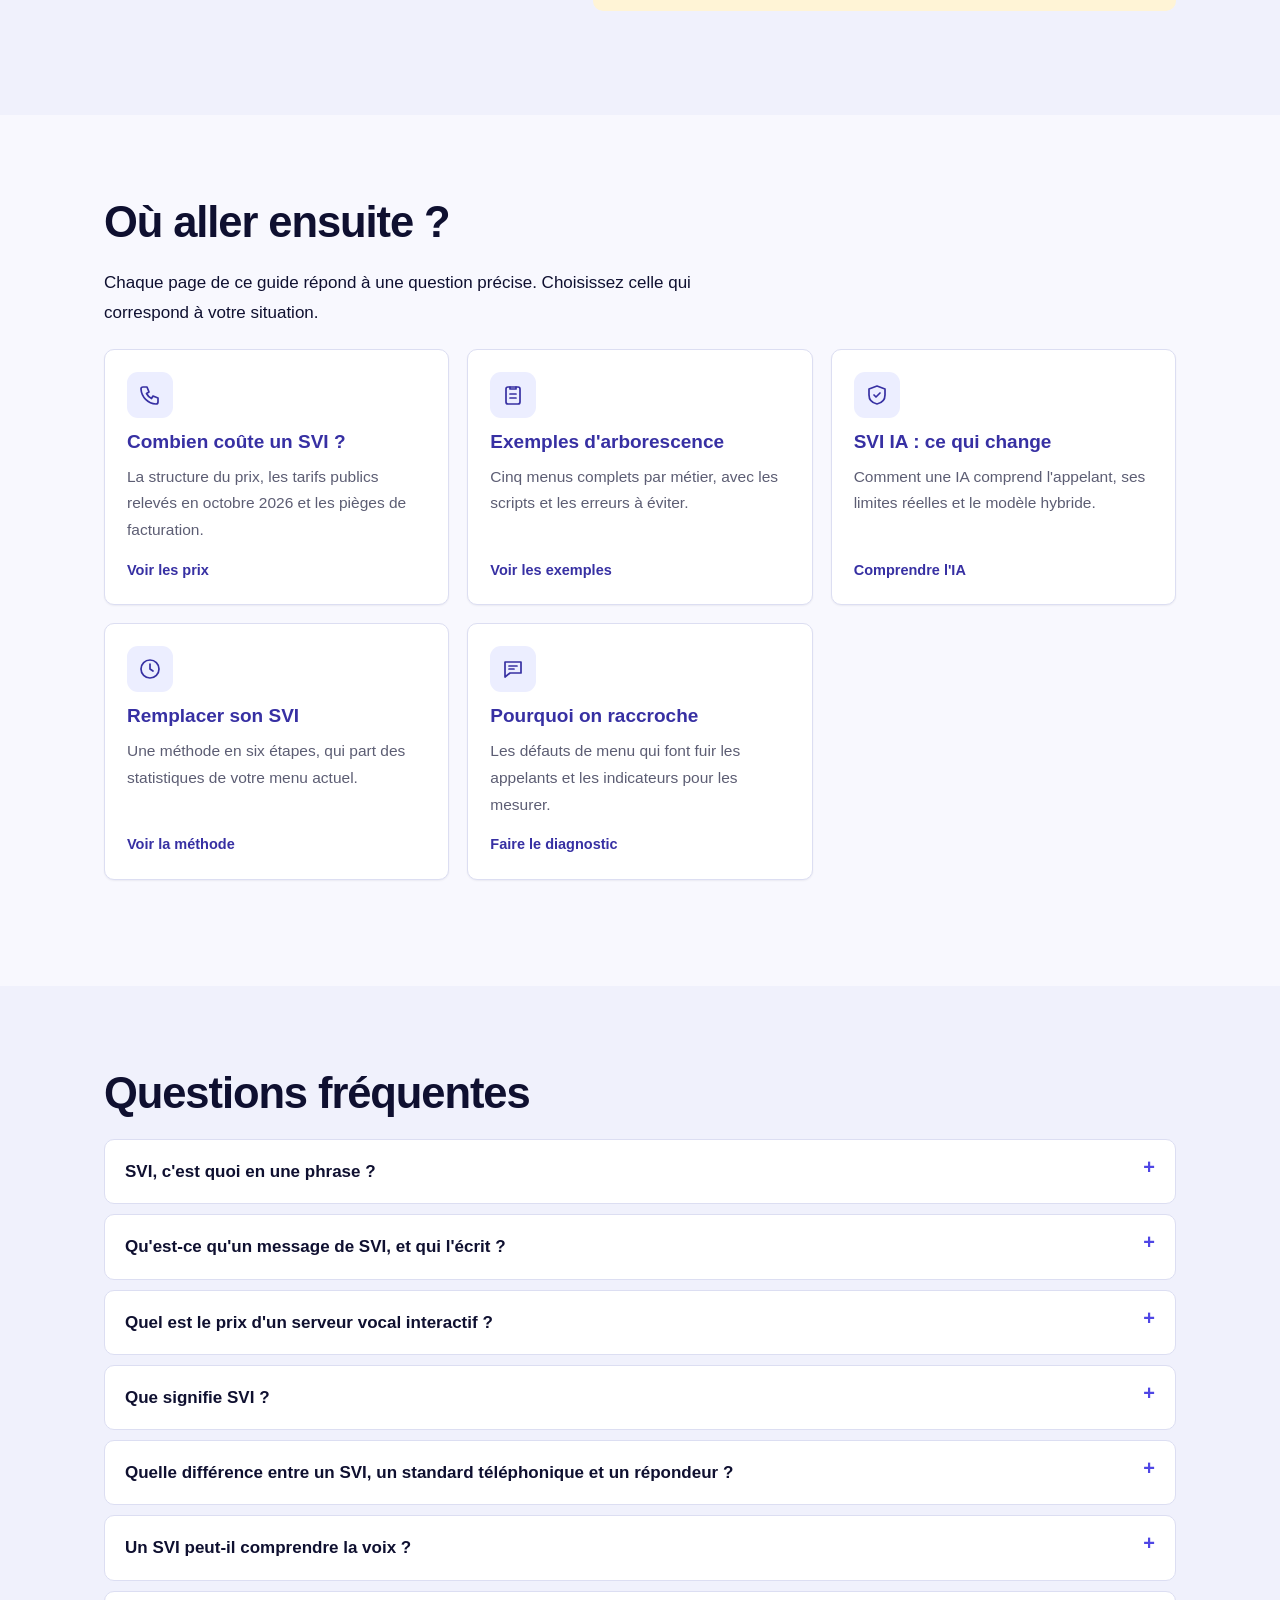
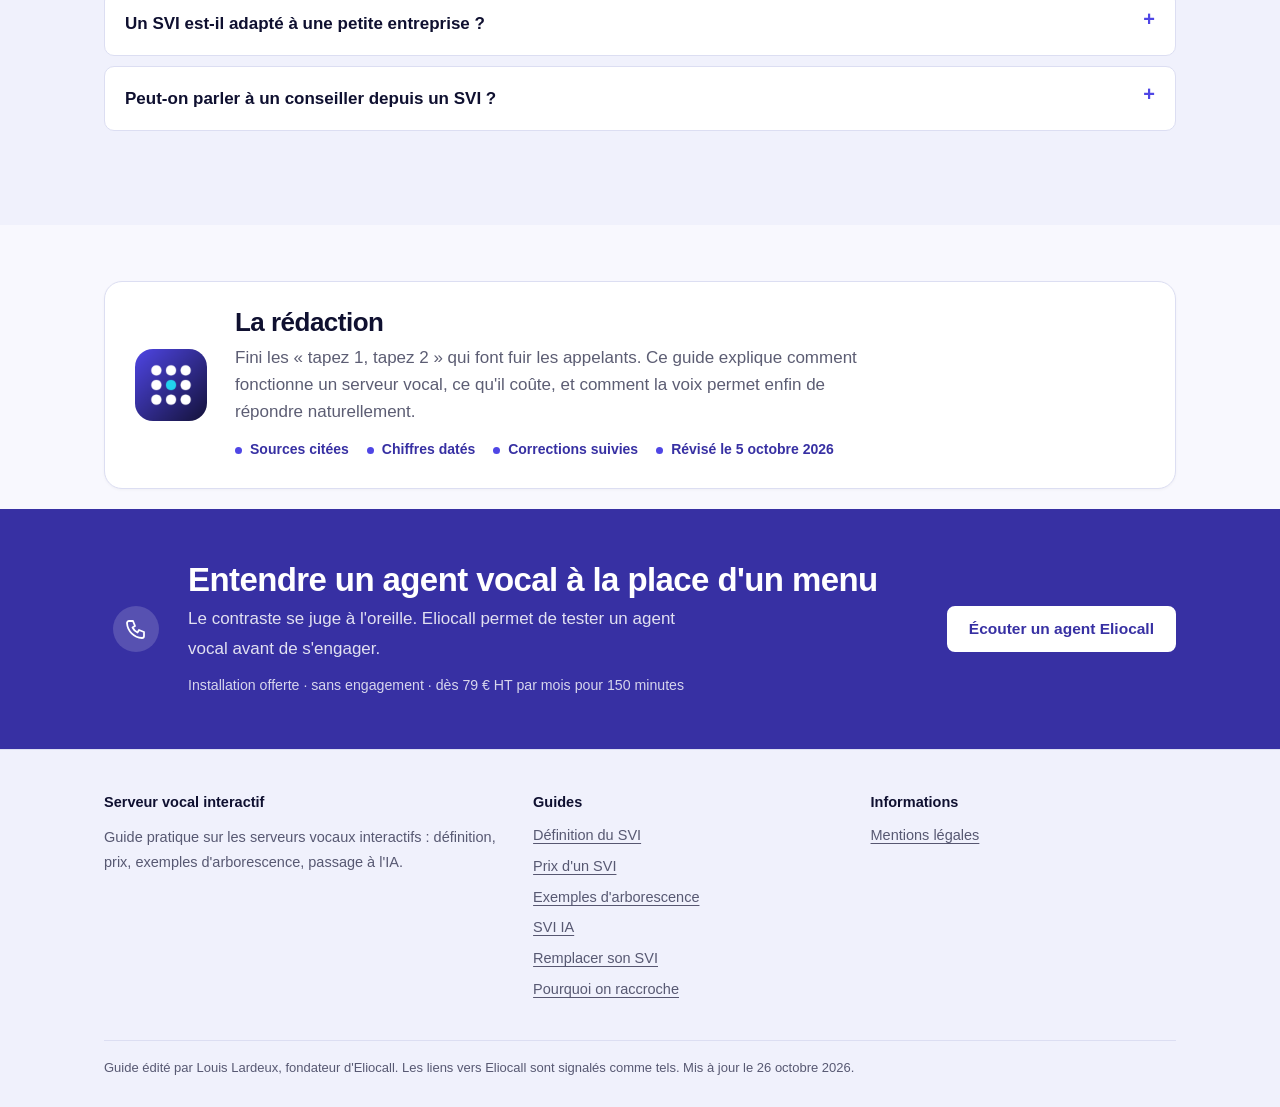
==== commit e3035080: "SEO audit 04/11 : alt des images, page prix calée sur « serveur vocal interactif prix » - alt « Logo" ====
--- a/index.html
+++ b/index.html
@@ -197,7 +197,7 @@
 <div class="s-callout s-co-warn"><strong>Attention</strong><div><p>Ces repères ne remplacent pas un avis juridique. En cas de doute, demandez à votre délégué à la protection des données ou à un conseil.</p></div></div></div></div></section><section id="ou-aller-ensuite" class="s-ls s-rv s-lsfull"><div class="s-wrap s-lsw"><h2>Où aller ensuite&nbsp;?</h2><div class="s-lsb">
 <p>Chaque page de ce guide répond à une question précise. Choisissez celle qui correspond à votre situation.</p>
 <div class="s-cards s-cols3"><a class="s-card" href="/prix-serveur-vocal-interactif/"><span class="s-ico" aria-hidden="true"><svg viewBox="0 0 24 24" width="24" height="24" fill="none" stroke="currentColor" stroke-width="1.7" stroke-linecap="round" stroke-linejoin="round"><path d="M5 4h4l2 5-2.5 1.5a11 11 0 0 0 5 5L15 13l5 2v4a2 2 0 0 1-2 2A16 16 0 0 1 3 6a2 2 0 0 1 2-2z"/></svg></span><h3>Combien coûte un SVI&nbsp;?</h3><p>La structure du prix, les tarifs publics relevés en octobre 2026 et les pièges de facturation.</p><span class="s-more">Voir les prix</span></a><a class="s-card" href="/arborescence-svi-exemples/"><span class="s-ico" aria-hidden="true"><svg viewBox="0 0 24 24" width="24" height="24" fill="none" stroke="currentColor" stroke-width="1.7" stroke-linecap="round" stroke-linejoin="round"><rect x="5" y="4" width="14" height="17" rx="2"/><path d="M9 4v2h6V4M9 11h6M9 15h6"/></svg></span><h3>Exemples d'arborescence</h3><p>Cinq menus complets par métier, avec les scripts et les erreurs à éviter.</p><span class="s-more">Voir les exemples</span></a><a class="s-card" href="/svi-ia-agent-vocal/"><span class="s-ico" aria-hidden="true"><svg viewBox="0 0 24 24" width="24" height="24" fill="none" stroke="currentColor" stroke-width="1.7" stroke-linecap="round" stroke-linejoin="round"><path d="M12 3l8 3v6c0 5-3.5 8-8 9-4.5-1-8-4-8-9V6z"/><path d="M9 12l2 2 4-4"/></svg></span><h3>SVI IA&nbsp;: ce qui change</h3><p>Comment une IA comprend l'appelant, ses limites réelles et le modèle hybride.</p><span class="s-more">Comprendre l'IA</span></a><a class="s-card" href="/remplacer-son-svi/"><span class="s-ico" aria-hidden="true"><svg viewBox="0 0 24 24" width="24" height="24" fill="none" stroke="currentColor" stroke-width="1.7" stroke-linecap="round" stroke-linejoin="round"><circle cx="12" cy="12" r="9"/><path d="M12 7v5l3 2"/></svg></span><h3>Remplacer son SVI</h3><p>Une méthode en six étapes, qui part des statistiques de votre menu actuel.</p><span class="s-more">Voir la méthode</span></a><a class="s-card" href="/pourquoi-les-appelants-raccrochent/"><span class="s-ico" aria-hidden="true"><svg viewBox="0 0 24 24" width="24" height="24" fill="none" stroke="currentColor" stroke-width="1.7" stroke-linecap="round" stroke-linejoin="round"><path d="M4 5h16v11H9l-5 4z"/><path d="M8 9h8M8 12h5"/></svg></span><h3>Pourquoi on raccroche</h3><p>Les défauts de menu qui font fuir les appelants et les indicateurs pour les mesurer.</p><span class="s-more">Faire le diagnostic</span></a></div></div></div></section><section id="questions" class="s-ls s-rv s-lsfull s-lsalt"><div class="s-wrap s-lsw"><h2>Questions fréquentes</h2><div class="s-lsb"><details><summary>SVI, c'est quoi en une phrase&nbsp;?</summary><p>Un SVI, serveur vocal interactif, est le système qui décroche à votre place, lit un message et laisse l'appelant choisir, par une touche ou par la voix, pour l'orienter vers le bon service ou lui donner une information. En anglais on dit IVR.</p></details><details><summary>Qu'est-ce qu'un message de SVI, et qui l'écrit&nbsp;?</summary><p>C'est le texte lu à l'appelant à chaque étape du menu&nbsp;: l'accueil, les choix, l'attente, la fermeture. Il s'écrit avant d'être enregistré ou lu par une voix de synthèse, en moins de quinze secondes par étape. Cinq exemples complets sont dans la page des <a href="/arborescence-svi-exemples/">exemples d'arborescence</a>.</p></details><details><summary>Quel est le prix d'un serveur vocal interactif&nbsp;?</summary><p>Pour une petite structure, un SVI hébergé se situe entre 39 et 109 € HT par mois d'après les grilles publiques relevées en octobre 2026, plus les minutes au delà du forfait. Les offres d'opérateurs démarrent plus haut. Le détail est dans le <a href="/prix-serveur-vocal-interactif/">guide des prix</a>.</p></details><details><summary>Que signifie SVI&nbsp;?</summary><p>SVI veut dire serveur vocal interactif. Le même système s'appelle aussi réponse vocale interactive (RVI) ou, en anglais, IVR pour <em>interactive voice response</em>.</p></details><details><summary>Quelle différence entre un SVI, un standard téléphonique et un répondeur&nbsp;?</summary><p>Le standard téléphonique achemine les appels vers des postes. Le répondeur enregistre un message sans réagir. Le SVI dialogue avec l'appelant, par touches ou par la voix, puis aiguille l'appel ou exécute une action. Un SVI est souvent branché sur un standard.</p></details><details><summary>Un SVI peut-il comprendre la voix&nbsp;?</summary><p>Oui, s'il est équipé d'une reconnaissance vocale. Un SVI à touches ne réagit qu'au clavier. Un SVI à reconnaissance vocale comprend des mots ou des phrases prévues, et un SVI conversationnel comprend des demandes libres.</p></details><details><summary>Un SVI est-il adapté à une petite entreprise&nbsp;?</summary><p>Oui, quand les demandes sont répétitives et qu'on peut les classer en trois ou quatre choix. Des offres hébergées évitent tout matériel. Si les demandes sont très variées, une solution conversationnelle ou un simple message avec rappel peut mieux convenir.</p></details><details><summary>Peut-on parler à un conseiller depuis un SVI&nbsp;?</summary><p>C'est même recommandé. On prévoit en général une touche ou une attente en ligne pour joindre une personne, au moins aux heures d'ouverture. Sans cette sortie, un appelant dont le cas n'est pas prévu raccroche.</p></details></div></div></section>
-<section class="s-rdn" id="redaction"><div class="s-wrap"><div class="s-rdc"><img class="s-rdm" src="/icon-192.png" alt="" width="72" height="72" loading="lazy" decoding="async"><div><h2>La rédaction</h2><p>Fini les «&nbsp;tapez 1, tapez 2&nbsp;» qui font fuir les appelants. Ce guide explique comment fonctionne un serveur vocal, ce qu'il coûte, et comment la voix permet enfin de répondre naturellement.</p><ul><li>Sources citées</li><li>Chiffres datés</li><li>Corrections suivies</li><li>Révisé le 5 octobre 2026</li></ul></div></div></div></section>
+<section class="s-rdn" id="redaction"><div class="s-wrap"><div class="s-rdc"><img class="s-rdm" src="/icon-192.png" alt="Logo de la rédaction" width="72" height="72" loading="lazy" decoding="async"><div><h2>La rédaction</h2><p>Fini les «&nbsp;tapez 1, tapez 2&nbsp;» qui font fuir les appelants. Ce guide explique comment fonctionne un serveur vocal, ce qu'il coûte, et comment la voix permet enfin de répondre naturellement.</p><ul><li>Sources citées</li><li>Chiffres datés</li><li>Corrections suivies</li><li>Révisé le 5 octobre 2026</li></ul></div></div></div></section>
 <div class="s-band"><div class="s-wrap"><div><div class="s-rg" aria-hidden="true"><span></span><span></span><span></span><b><svg viewBox="0 0 24 24" width="24" height="24" fill="none" stroke="#fff" stroke-width="1.8" stroke-linecap="round" stroke-linejoin="round"><path d="M5 4h4l2 5-2.5 1.5a11 11 0 0 0 5 5L15 13l5 2v4a2 2 0 0 1-2 2A16 16 0 0 1 3 6a2 2 0 0 1 2-2z"/></svg></b></div><div><h2>Entendre un agent vocal à la place d'un menu</h2><p>Le contraste se juge à l'oreille. Eliocall permet de tester un agent vocal avant de s'engager.</p><small style="display:block;margin-top:10px;opacity:.8">Installation offerte · sans engagement · dès 79 € HT par mois pour 150 minutes</small></div></div><a class="s-btn" href="https://eliocall.com/?utm_source=serveur-vocal-interactif&amp;utm_medium=guide&amp;utm_campaign=svi-accueil" rel="nofollow sponsored noopener">Écouter un agent Eliocall</a></div></div>
 </main>
 <footer class="s-foot"><div class="s-wrap"><div><b>Serveur vocal <span>interactif</span></b><p>Guide pratique sur les serveurs vocaux interactifs&nbsp;: définition, prix, exemples d'arborescence, passage à l'IA.</p></div><div><b>Guides</b><ul><li><a href="/">Définition du SVI</a></li><li><a href="/prix-serveur-vocal-interactif/">Prix d'un SVI</a></li><li><a href="/arborescence-svi-exemples/">Exemples d'arborescence</a></li><li><a href="/svi-ia-agent-vocal/">SVI IA</a></li><li><a href="/remplacer-son-svi/">Remplacer son SVI</a></li><li><a href="/pourquoi-les-appelants-raccrochent/">Pourquoi on raccroche</a></li></ul></div><div><b>Informations</b><ul><li><a href="/mentions-legales/">Mentions légales</a></li></ul></div><div class="s-small">Guide édité par Louis Lardeux, fondateur d'Eliocall. Les liens vers Eliocall sont signalés comme tels. Mis à jour le 26 octobre 2026.</div></div></footer>
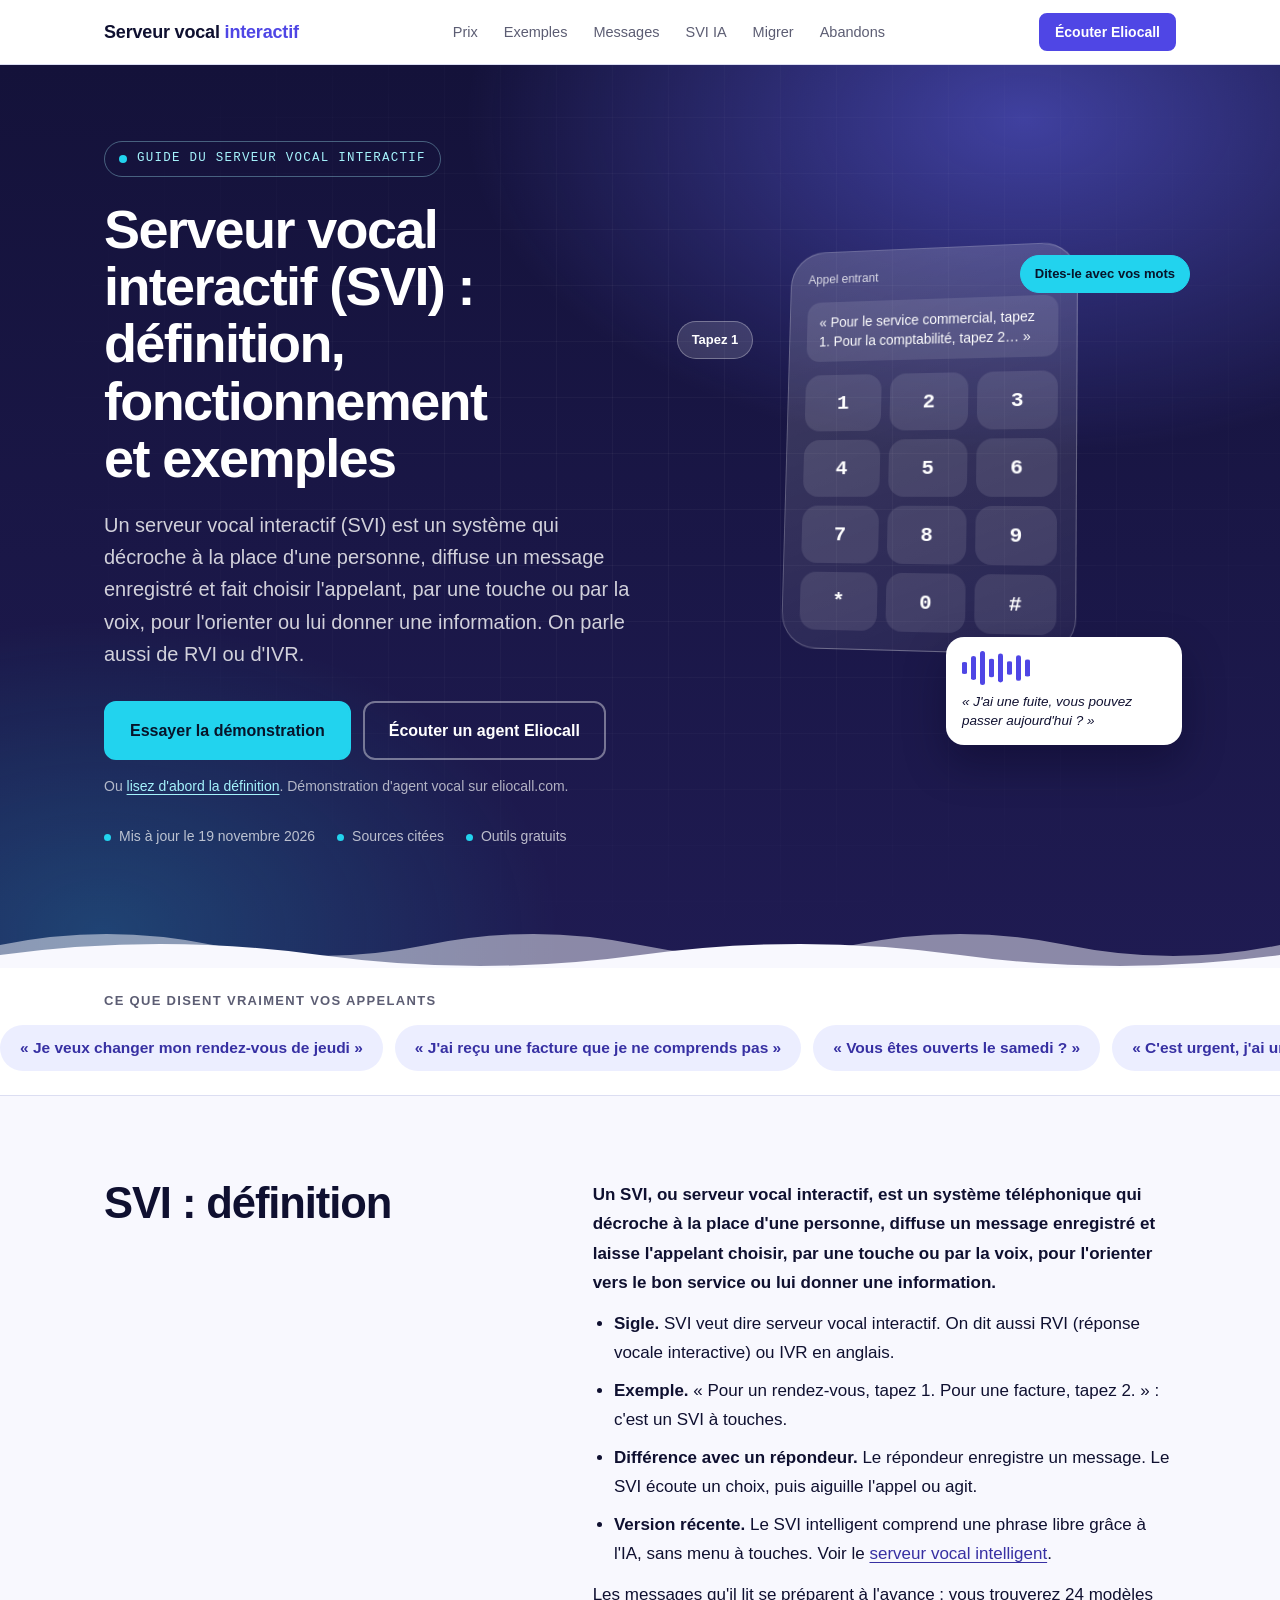
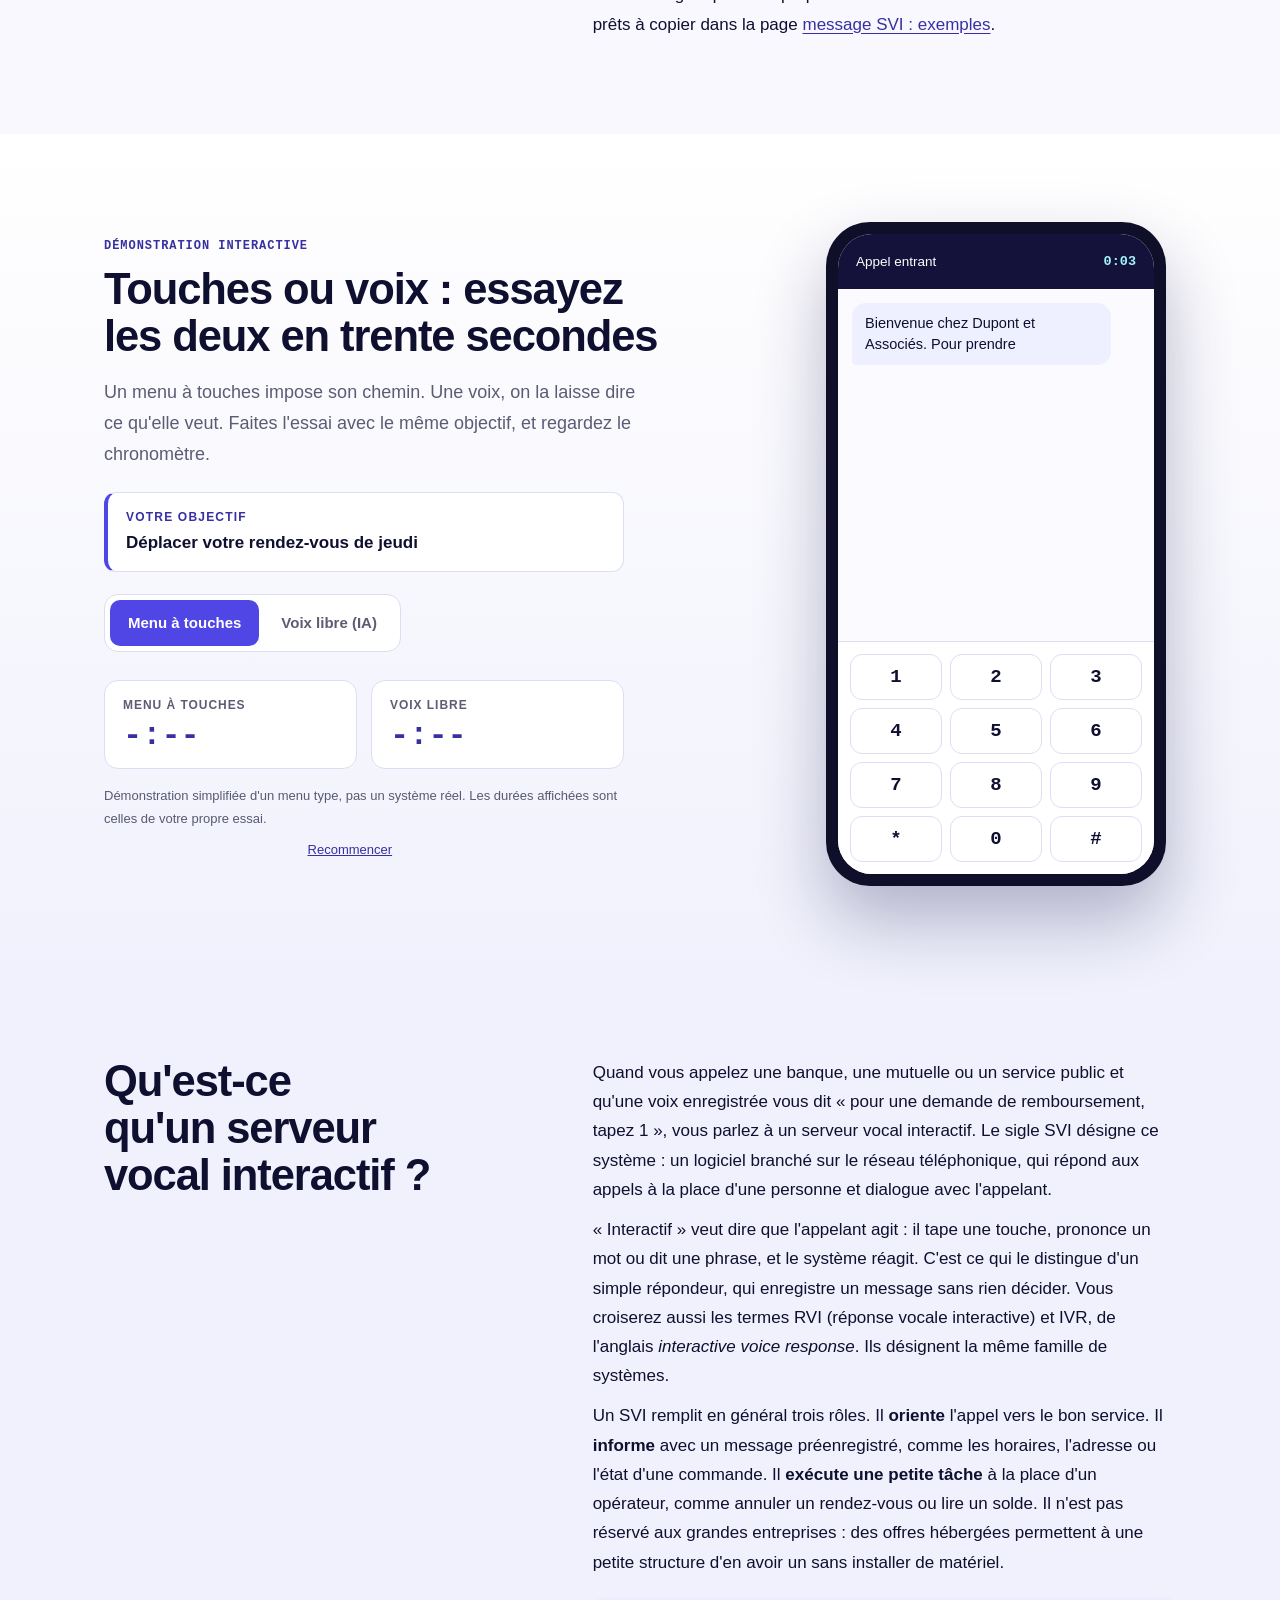
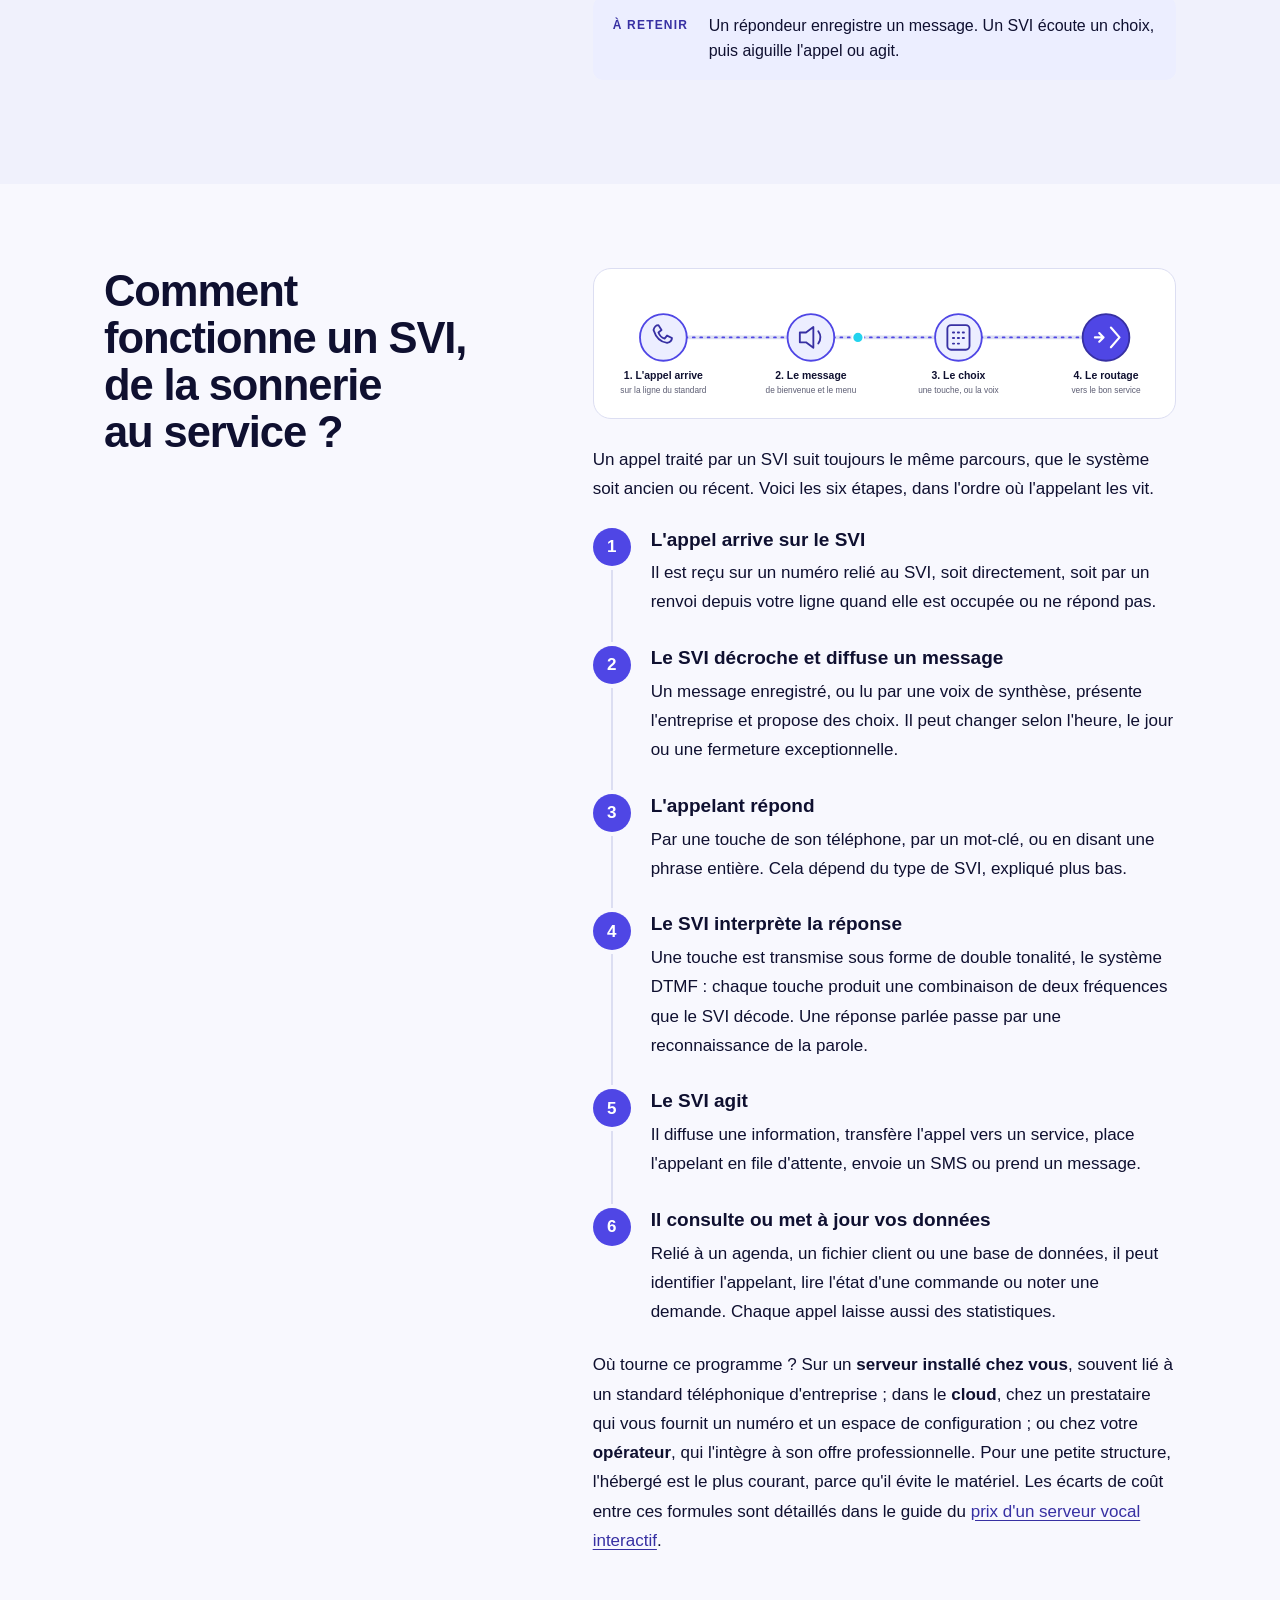
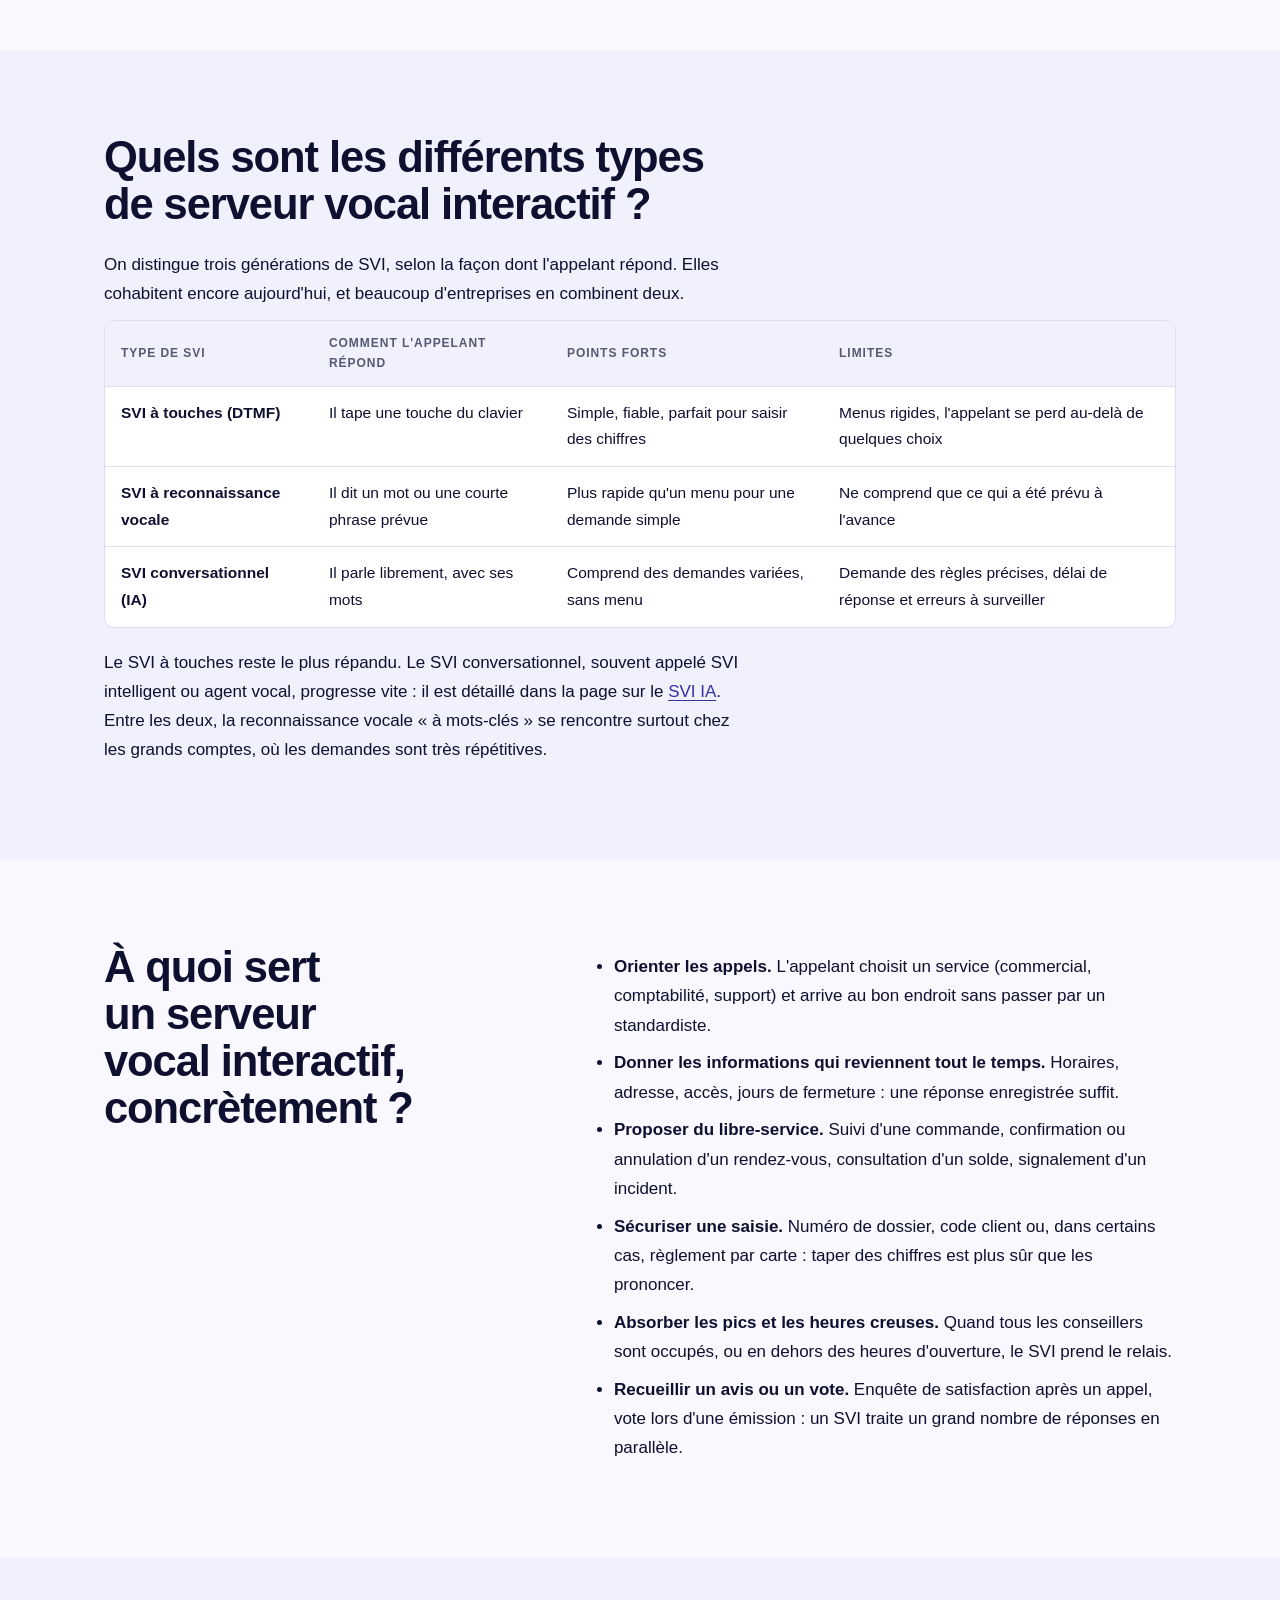
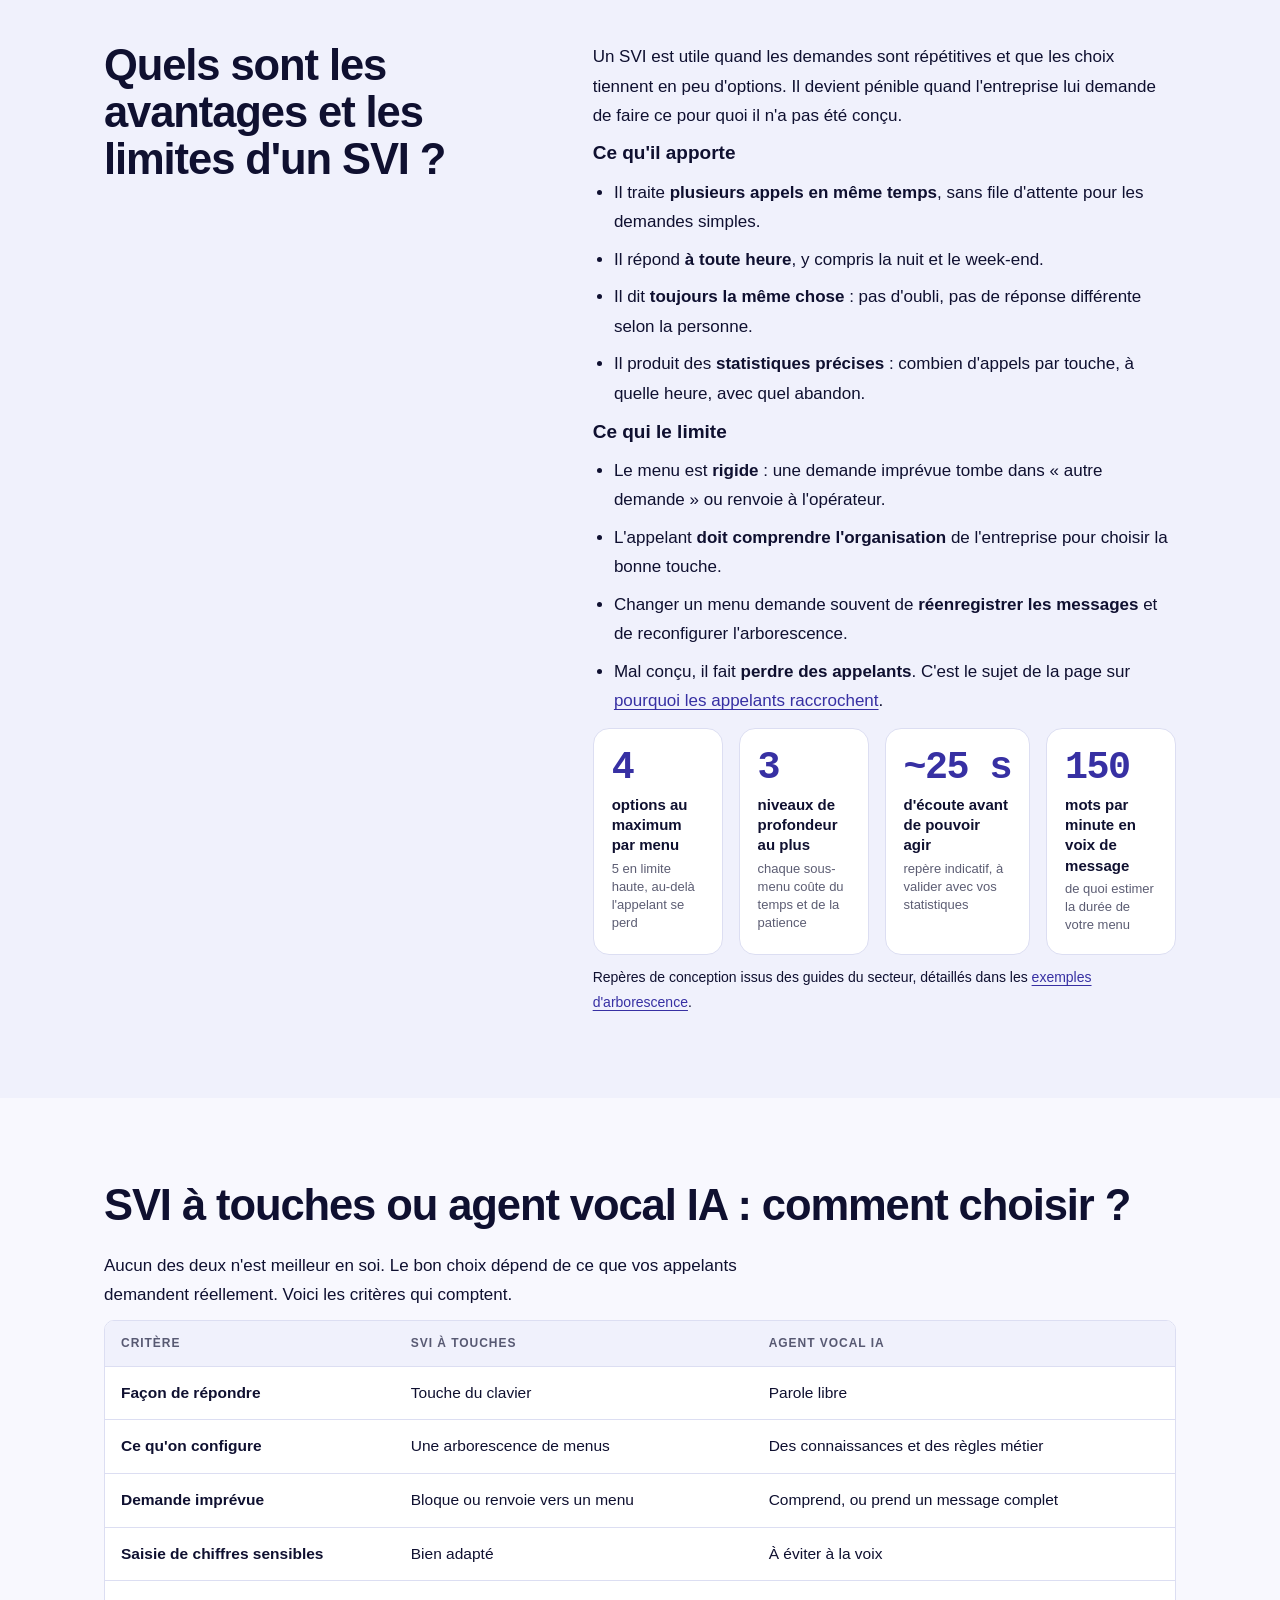
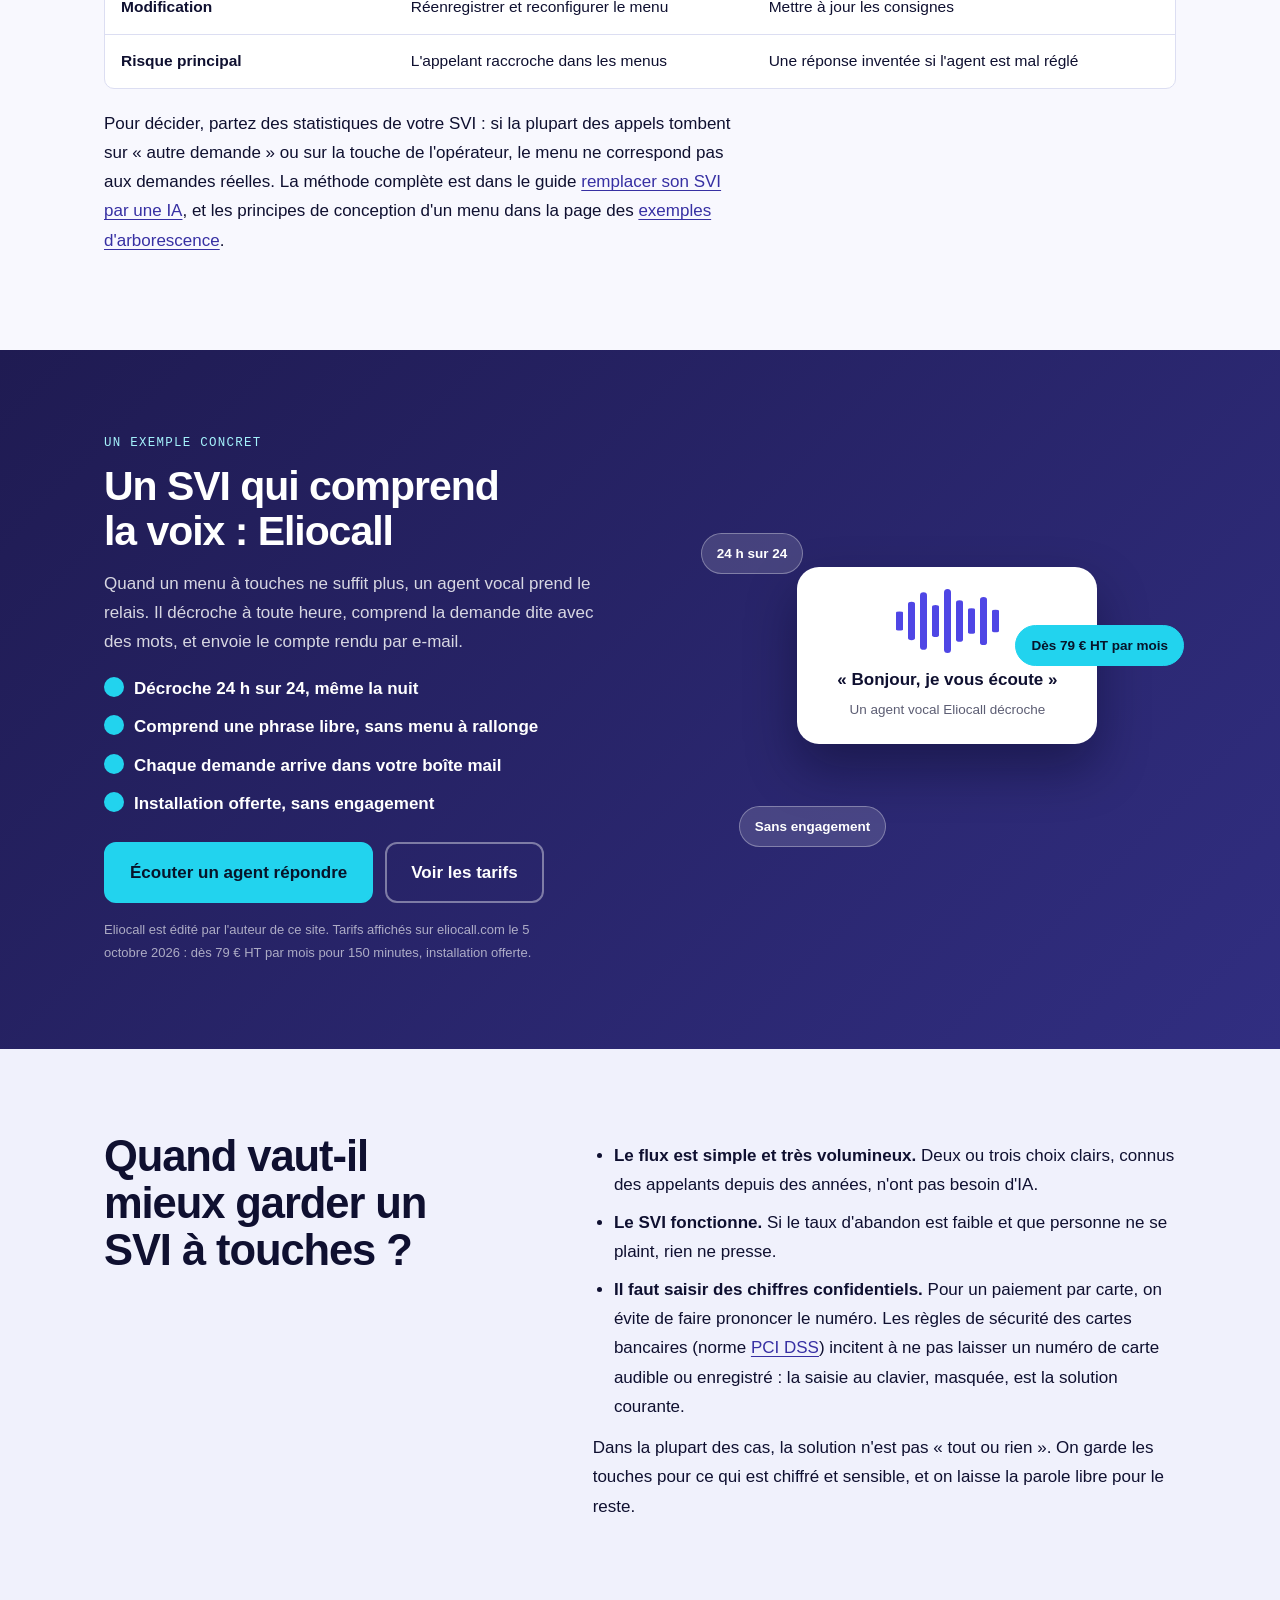
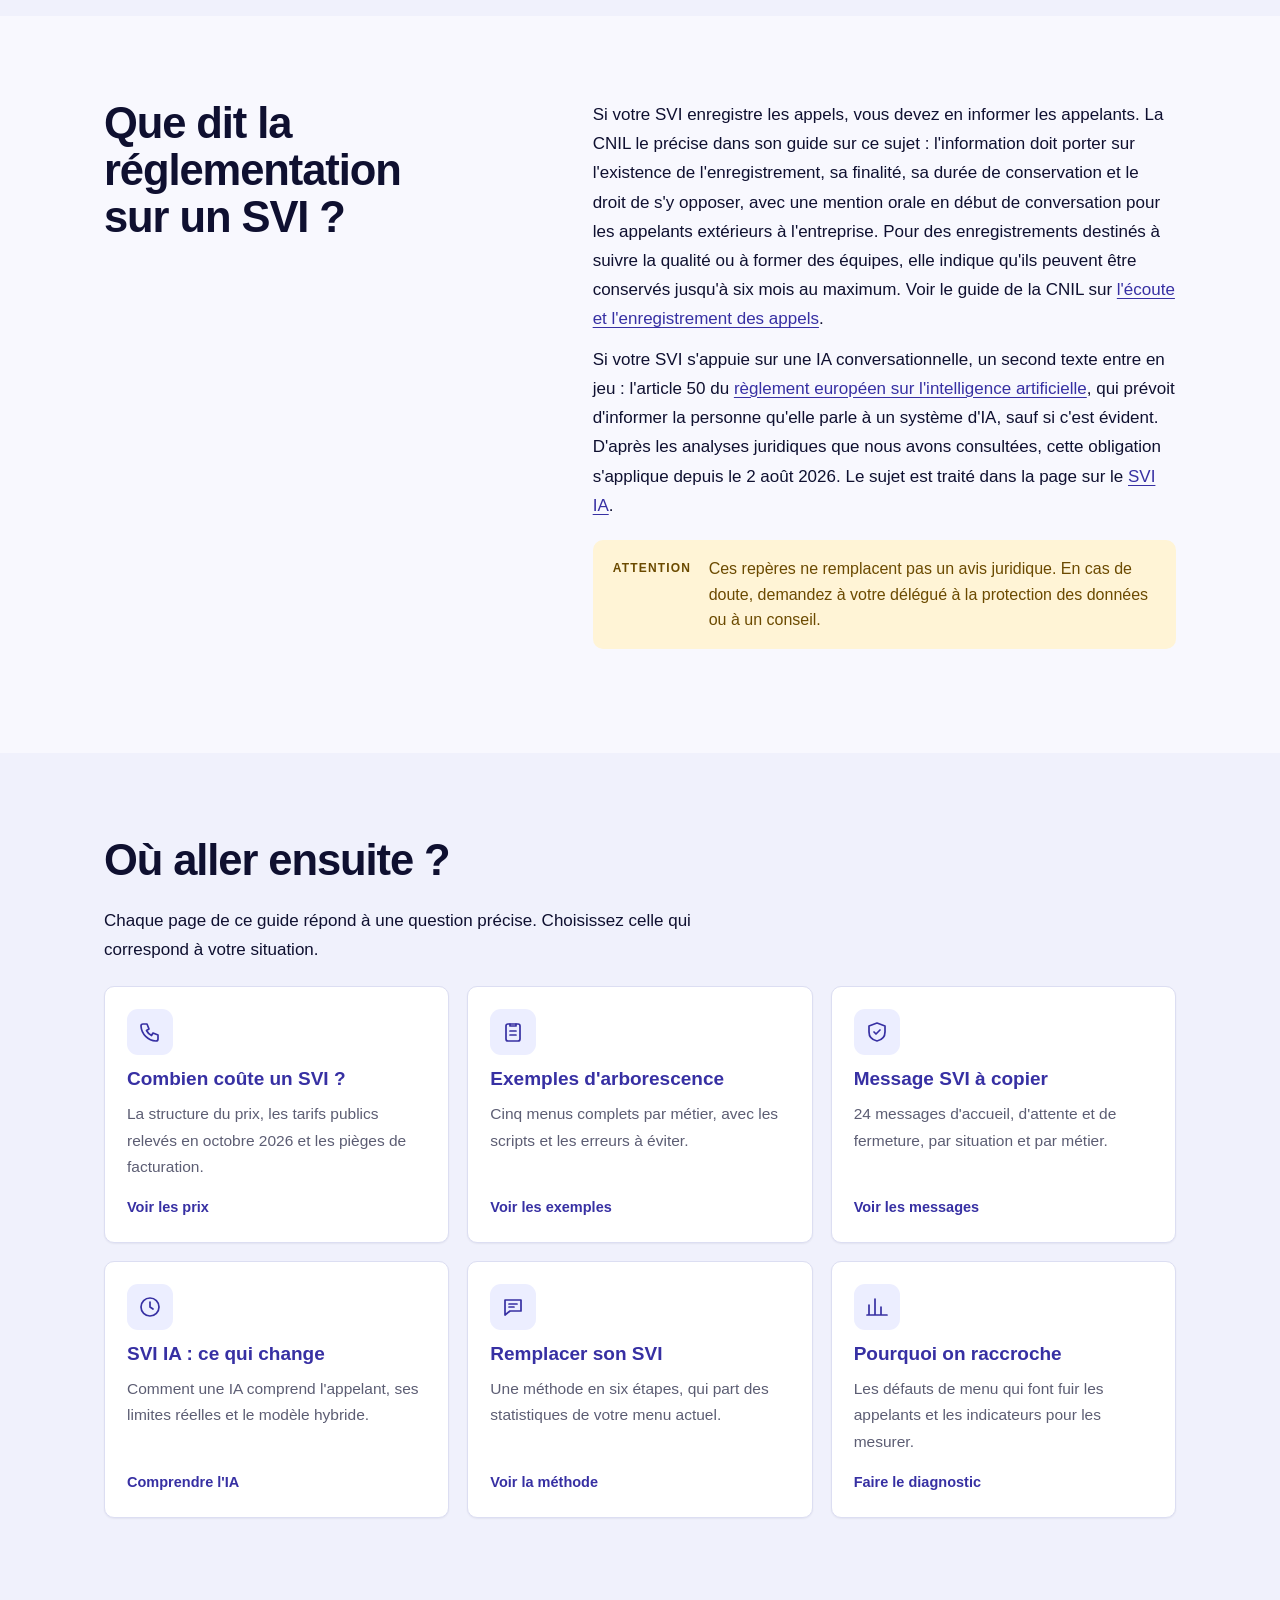
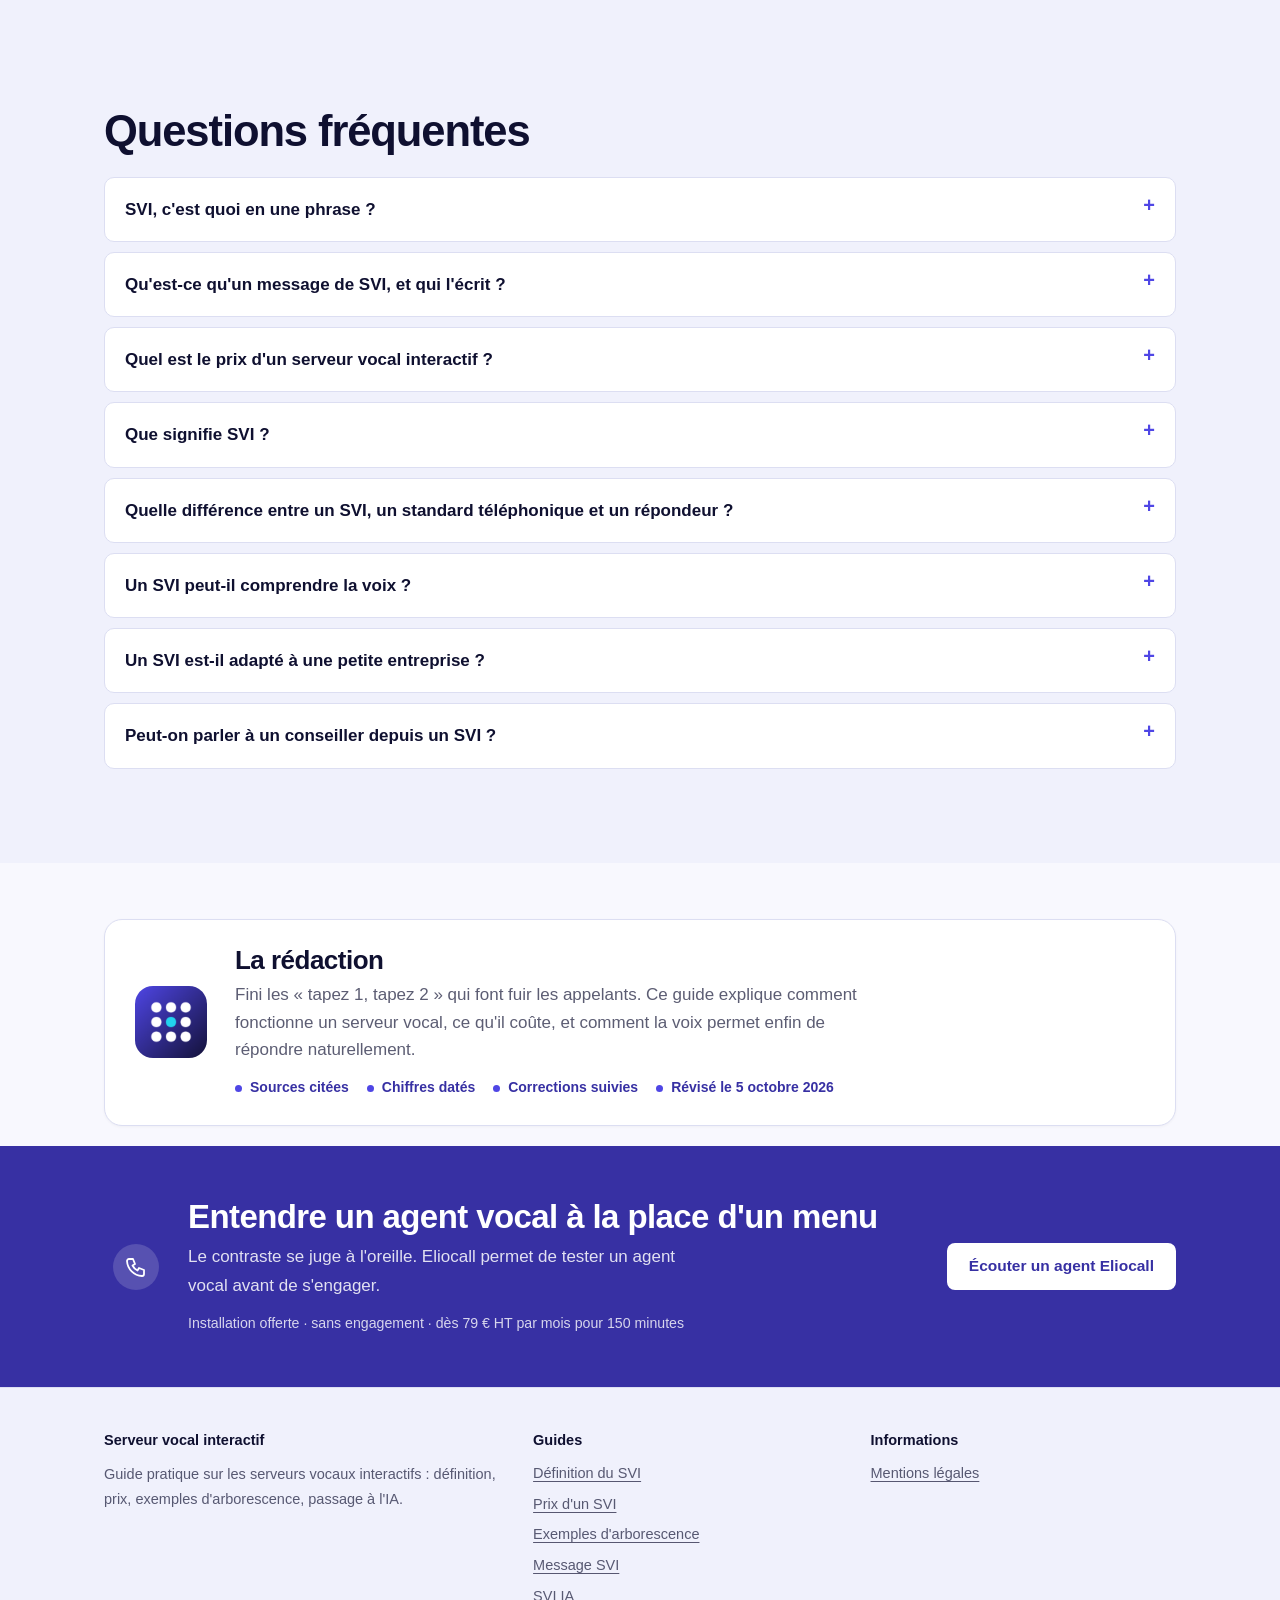
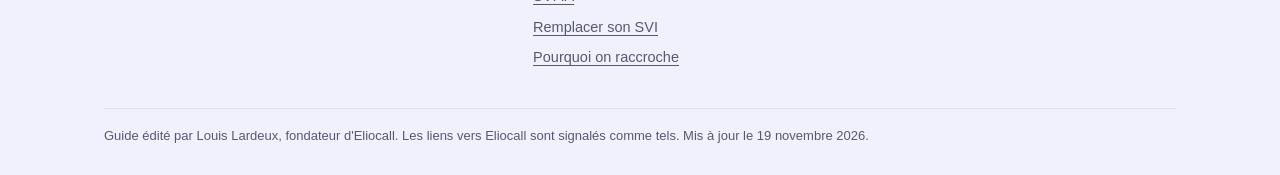
==== commit 8ed2928f: "SEO 19/11 : définition SVI en tête de l'accueil, page SVI intelligent recentrée, nouvelle page Messa" ====
--- a/index.html
+++ b/index.html
@@ -3,13 +3,13 @@
 <head>
 <meta charset="utf-8">
 <meta name="viewport" content="width=device-width, initial-scale=1">
-<title>Serveur vocal interactif (SVI) : définition, fonctionnement</title>
+<title>Serveur vocal interactif (SVI) : définition, prix, exemples</title>
 <meta name="description" content="Un serveur vocal interactif (SVI) accueille les appels avec un menu vocal et les oriente. Définition, fonctionnement, types, limites, prix et exemples.">
 <link rel="canonical" href="https://serveur-vocal-interactif.fr/">
 <meta property="og:type" content="article">
 <meta property="og:locale" content="fr_FR">
 <meta property="og:site_name" content="Serveur vocal interactif">
-<meta property="og:title" content="Serveur vocal interactif (SVI) : définition, fonctionnement">
+<meta property="og:title" content="Serveur vocal interactif (SVI) : définition, prix, exemples">
 <meta property="og:description" content="Un serveur vocal interactif (SVI) accueille les appels avec un menu vocal et les oriente. Définition, fonctionnement, types, limites, prix et exemples.">
 <meta property="og:url" content="https://serveur-vocal-interactif.fr/">
 <meta property="og:image" content="https://serveur-vocal-interactif.fr/og-image.png">
@@ -26,17 +26,26 @@
 
 <meta http-equiv="Content-Security-Policy" content="default-src 'self'; script-src 'self' 'unsafe-inline'; style-src 'self' 'unsafe-inline'; img-src 'self' data:; base-uri 'self'; form-action 'none'">
 <meta name="referrer" content="strict-origin-when-cross-origin">
-<script type="application/ld+json">{"@context": "https://schema.org", "@graph": [{"@type": "BreadcrumbList", "itemListElement": [{"@type": "ListItem", "position": 1, "name": "Accueil", "item": "https://serveur-vocal-interactif.fr/"}]}, {"@type": "Article", "headline": "Serveur vocal interactif (SVI) : définition, fonctionnement et exemples", "description": "Un serveur vocal interactif (SVI) accueille les appels avec un menu vocal et les oriente. Définition, fonctionnement, types, limites, prix et exemples.", "inLanguage": "fr-FR", "datePublished": "2026-10-05", "dateModified": "2026-10-26", "mainEntityOfPage": "https://serveur-vocal-interactif.fr/", "author": {"@type": "Organization", "name": "Serveur vocal interactif", "url": "https://serveur-vocal-interactif.fr"}, "publisher": {"@type": "Organization", "name": "Serveur vocal interactif", "url": "https://serveur-vocal-interactif.fr"}}, {"@type": "FAQPage", "mainEntity": [{"@type": "Question", "name": "SVI, c'est quoi en une phrase ?", "acceptedAnswer": {"@type": "Answer", "text": "Un SVI, serveur vocal interactif, est le système qui décroche à votre place, lit un message et laisse l'appelant choisir, par une touche ou par la voix, pour l'orienter vers le bon service ou lui donner une information. En anglais on dit IVR."}}, {"@type": "Question", "name": "Qu'est-ce qu'un message de SVI, et qui l'écrit ?", "acceptedAnswer": {"@type": "Answer", "text": "C'est le texte lu à l'appelant à chaque étape du menu : l'accueil, les choix, l'attente, la fermeture. Il s'écrit avant d'être enregistré ou lu par une voix de synthèse, en moins de quinze secondes par étape. Cinq exemples complets sont dans la page des exemples d'arborescence."}}, {"@type": "Question", "name": "Quel est le prix d'un serveur vocal interactif ?", "acceptedAnswer": {"@type": "Answer", "text": "Pour une petite structure, un SVI hébergé se situe entre 39 et 109 € HT par mois d'après les grilles publiques relevées en octobre 2026, plus les minutes au delà du forfait. Les offres d'opérateurs démarrent plus haut. Le détail est dans le guide des prix."}}, {"@type": "Question", "name": "Que signifie SVI ?", "acceptedAnswer": {"@type": "Answer", "text": "SVI veut dire serveur vocal interactif. Le même système s'appelle aussi réponse vocale interactive (RVI) ou, en anglais, IVR pour interactive voice response."}}, {"@type": "Question", "name": "Quelle différence entre un SVI, un standard téléphonique et un répondeur ?", "acceptedAnswer": {"@type": "Answer", "text": "Le standard téléphonique achemine les appels vers des postes. Le répondeur enregistre un message sans réagir. Le SVI dialogue avec l'appelant, par touches ou par la voix, puis aiguille l'appel ou exécute une action. Un SVI est souvent branché sur un standard."}}, {"@type": "Question", "name": "Un SVI peut-il comprendre la voix ?", "acceptedAnswer": {"@type": "Answer", "text": "Oui, s'il est équipé d'une reconnaissance vocale. Un SVI à touches ne réagit qu'au clavier. Un SVI à reconnaissance vocale comprend des mots ou des phrases prévues, et un SVI conversationnel comprend des demandes libres."}}, {"@type": "Question", "name": "Un SVI est-il adapté à une petite entreprise ?", "acceptedAnswer": {"@type": "Answer", "text": "Oui, quand les demandes sont répétitives et qu'on peut les classer en trois ou quatre choix. Des offres hébergées évitent tout matériel. Si les demandes sont très variées, une solution conversationnelle ou un simple message avec rappel peut mieux convenir."}}, {"@type": "Question", "name": "Peut-on parler à un conseiller depuis un SVI ?", "acceptedAnswer": {"@type": "Answer", "text": "C'est même recommandé. On prévoit en général une touche ou une attente en ligne pour joindre une personne, au moins aux heures d'ouverture. Sans cette sortie, un appelant dont le cas n'est pas prévu raccroche."}}]}, {"@type": "WebSite", "@id": "https://serveur-vocal-interactif.fr/#site", "name": "Serveur vocal interactif", "url": "https://serveur-vocal-interactif.fr/", "inLanguage": "fr-FR"}, {"@type": "Organization", "@id": "https://serveur-vocal-interactif.fr/#org", "name": "Serveur vocal interactif", "url": "https://serveur-vocal-interactif.fr/", "logo": {"@type": "ImageObject", "url": "https://serveur-vocal-interactif.fr/icon-192.png", "width": 192, "height": 192}}]}</script>
+<script type="application/ld+json">{"@context": "https://schema.org", "@graph": [{"@type": "BreadcrumbList", "itemListElement": [{"@type": "ListItem", "position": 1, "name": "Accueil", "item": "https://serveur-vocal-interactif.fr/"}]}, {"@type": "Article", "headline": "Serveur vocal interactif (SVI) : définition, fonctionnement et exemples", "description": "Un serveur vocal interactif (SVI) accueille les appels avec un menu vocal et les oriente. Définition, fonctionnement, types, limites, prix et exemples.", "inLanguage": "fr-FR", "datePublished": "2026-10-05", "dateModified": "2026-11-19", "mainEntityOfPage": "https://serveur-vocal-interactif.fr/", "author": {"@type": "Organization", "name": "Serveur vocal interactif", "url": "https://serveur-vocal-interactif.fr"}, "publisher": {"@type": "Organization", "name": "Serveur vocal interactif", "url": "https://serveur-vocal-interactif.fr"}}, {"@type": "FAQPage", "mainEntity": [{"@type": "Question", "name": "SVI, c'est quoi en une phrase ?", "acceptedAnswer": {"@type": "Answer", "text": "Un SVI, serveur vocal interactif, est le système qui décroche à votre place, lit un message et laisse l'appelant choisir, par une touche ou par la voix, pour l'orienter vers le bon service ou lui donner une information. En anglais on dit IVR."}}, {"@type": "Question", "name": "Qu'est-ce qu'un message de SVI, et qui l'écrit ?", "acceptedAnswer": {"@type": "Answer", "text": "C'est le texte lu à l'appelant à chaque étape du menu : l'accueil, les choix, l'attente, la fermeture. Il s'écrit avant d'être enregistré ou lu par une voix de synthèse, en moins de quinze secondes par étape. Vingt-quatre modèles prêts à copier sont dans la page message SVI : exemples."}}, {"@type": "Question", "name": "Quel est le prix d'un serveur vocal interactif ?", "acceptedAnswer": {"@type": "Answer", "text": "Pour une petite structure, un SVI hébergé se situe entre 39 et 109 € HT par mois d'après les grilles publiques relevées en octobre 2026, plus les minutes au delà du forfait. Les offres d'opérateurs démarrent plus haut. Le détail est dans le guide des prix."}}, {"@type": "Question", "name": "Que signifie SVI ?", "acceptedAnswer": {"@type": "Answer", "text": "SVI veut dire serveur vocal interactif. Le même système s'appelle aussi réponse vocale interactive (RVI) ou, en anglais, IVR pour interactive voice response."}}, {"@type": "Question", "name": "Quelle différence entre un SVI, un standard téléphonique et un répondeur ?", "acceptedAnswer": {"@type": "Answer", "text": "Le standard téléphonique achemine les appels vers des postes. Le répondeur enregistre un message sans réagir. Le SVI dialogue avec l'appelant, par touches ou par la voix, puis aiguille l'appel ou exécute une action. Un SVI est souvent branché sur un standard."}}, {"@type": "Question", "name": "Un SVI peut-il comprendre la voix ?", "acceptedAnswer": {"@type": "Answer", "text": "Oui, s'il est équipé d'une reconnaissance vocale. Un SVI à touches ne réagit qu'au clavier. Un SVI à reconnaissance vocale comprend des mots ou des phrases prévues, et un SVI conversationnel comprend des demandes libres."}}, {"@type": "Question", "name": "Un SVI est-il adapté à une petite entreprise ?", "acceptedAnswer": {"@type": "Answer", "text": "Oui, quand les demandes sont répétitives et qu'on peut les classer en trois ou quatre choix. Des offres hébergées évitent tout matériel. Si les demandes sont très variées, une solution conversationnelle ou un simple message avec rappel peut mieux convenir."}}, {"@type": "Question", "name": "Peut-on parler à un conseiller depuis un SVI ?", "acceptedAnswer": {"@type": "Answer", "text": "C'est même recommandé. On prévoit en général une touche ou une attente en ligne pour joindre une personne, au moins aux heures d'ouverture. Sans cette sortie, un appelant dont le cas n'est pas prévu raccroche."}}]}, {"@type": "WebSite", "@id": "https://serveur-vocal-interactif.fr/#site", "name": "Serveur vocal interactif", "url": "https://serveur-vocal-interactif.fr/", "inLanguage": "fr-FR"}, {"@type": "Organization", "@id": "https://serveur-vocal-interactif.fr/#org", "name": "Serveur vocal interactif", "url": "https://serveur-vocal-interactif.fr/", "logo": {"@type": "ImageObject", "url": "https://serveur-vocal-interactif.fr/icon-192.png", "width": 192, "height": 192}}]}</script>
 <link rel="stylesheet" href="/style.css">
 <script>(function(){var d=document.documentElement;if(window.matchMedia&&matchMedia("(prefers-reduced-motion: reduce)").matches)return;d.classList.add("s-js");setTimeout(function(){if(!window.__rvok)d.classList.add("s-show")},3500)})();</script>
 </head>
 <body>
 <a class="s-skip" href="#contenu">Aller au contenu</a>
 <div class="s-rdp" id="rdp" aria-hidden="true"><i></i></div>
-<header class="s-top"><div class="s-wrap"><a class="s-brand" href="/">Serveur vocal <span>interactif</span></a><nav class="s-nav" aria-label="Navigation"><a href="/prix-serveur-vocal-interactif/">Prix</a><a href="/arborescence-svi-exemples/">Exemples</a><a href="/svi-ia-agent-vocal/">SVI IA</a><a href="/remplacer-son-svi/">Migrer</a><a href="/pourquoi-les-appelants-raccrochent/">Abandons</a></nav><a class="s-btn s-small" href="https://eliocall.com/?utm_source=serveur-vocal-interactif&amp;utm_medium=guide&amp;utm_campaign=header" rel="nofollow sponsored noopener">Écouter Eliocall</a></div></header>
+<header class="s-top"><div class="s-wrap"><a class="s-brand" href="/">Serveur vocal <span>interactif</span></a><nav class="s-nav" aria-label="Navigation"><a href="/prix-serveur-vocal-interactif/">Prix</a><a href="/arborescence-svi-exemples/">Exemples</a><a href="/message-svi-exemples/">Messages</a><a href="/svi-ia-agent-vocal/">SVI IA</a><a href="/remplacer-son-svi/">Migrer</a><a href="/pourquoi-les-appelants-raccrochent/">Abandons</a></nav><a class="s-btn s-small" href="https://eliocall.com/?utm_source=serveur-vocal-interactif&amp;utm_medium=guide&amp;utm_campaign=header" rel="nofollow sponsored noopener">Écouter Eliocall</a></div></header>
 <main id="contenu">
-<section class="s-lh" data-ap><div class="s-lgw" aria-hidden="true"><div class="s-lgrid"></div></div><div class="s-wrap"><div><div class="s-lk"><i></i>Guide du serveur vocal interactif</div><h1>Serveur vocal interactif (SVI)&nbsp;: définition, fonctionnement et exemples</h1><p class="s-ll">Un serveur vocal interactif (SVI) est un système qui décroche à la place d'une personne, diffuse un message enregistré et fait choisir l'appelant, par une touche ou par la voix, pour l'orienter ou lui donner une information. On parle aussi de RVI ou d'IVR.</p><div class="s-lacts"><a class="s-lb1" href="#demo">Essayer la démonstration</a><a class="s-lb2" href="https://eliocall.com/?utm_source=serveur-vocal-interactif&amp;utm_medium=guide&amp;utm_campaign=hero-ecouter#hero-form" rel="nofollow sponsored noopener">Écouter un agent Eliocall</a></div><p class="s-lsub">Ou <a href="#qu-est-ce-qu-un-serveur-vocal-interactif">lisez d'abord la définition</a>. Démonstration d'agent vocal sur eliocall.com.</p><div class="s-ltr"><span>Mis à jour le 26 octobre 2026</span><span>Sources citées</span><span>Outils gratuits</span></div></div><div class="s-lart" aria-hidden="true" id="lart"><div class="s-lphone" id="lphone"><div class="s-ltop"><span>Appel entrant</span><b>00:12</b></div><div class="s-lsay">«&nbsp;Pour le service commercial, tapez 1. Pour la comptabilité, tapez 2…&nbsp;»</div><div class="s-lkeys"><span>1</span><span>2</span><span>3</span><span>4</span><span>5</span><span>6</span><span>7</span><span>8</span><span>9</span><span>*</span><span>0</span><span>#</span></div></div><div class="s-lchip s-lc1">Tapez 1</div><div class="s-lchip s-lc2">Dites-le avec vos mots</div><div class="s-lvc"><div class="s-lw"><i></i><i></i><i></i><i></i><i></i><i></i><i></i><i></i></div><span>«&nbsp;J'ai une fuite, vous pouvez passer aujourd'hui&nbsp;?&nbsp;»</span></div></div></div><div class="s-lwave" aria-hidden="true"><svg viewBox="0 0 2880 54" preserveAspectRatio="none"><path d="M0 30 Q120 8 240 30 T480 30 T720 30 T960 30 T1200 30 T1440 30 T1680 30 T1920 30 T2160 30 T2400 30 T2640 30 T2880 30 V54 H0Z" fill="var(--bg)" opacity=".5"/><path d="M0 40 Q180 18 360 40 T720 40 T1080 40 T1440 40 T1800 40 T2160 40 T2520 40 T2880 40 V54 H0Z" fill="var(--bg)"/></svg></div></section><script>(function(){var a=document.getElementById("lart"),p=document.getElementById("lphone");if(!a||!p)return;if(!(window.matchMedia&&matchMedia("(pointer: fine)").matches)||(window.matchMedia&&matchMedia("(prefers-reduced-motion: reduce)").matches))return;var tk=false,x=0,y=0;a.addEventListener("pointermove",function(e){var r=a.getBoundingClientRect();x=(e.clientX-r.left)/r.width-.5;y=(e.clientY-r.top)/r.height-.5;if(!tk){tk=true;requestAnimationFrame(function(){tk=false;p.style.setProperty("--ry",(x*18-6)+"deg");p.style.setProperty("--rx",(5-y*14)+"deg")})}});a.addEventListener("pointerleave",function(){p.style.setProperty("--ry","-11deg");p.style.setProperty("--rx","5deg")})})();</script>
-<div class="s-lm" data-ap><p>Ce que disent vraiment vos appelants</p><div class="s-lmt"><span>«&nbsp;Je veux changer mon rendez-vous de jeudi&nbsp;»</span><span>«&nbsp;J'ai reçu une facture que je ne comprends pas&nbsp;»</span><span>«&nbsp;Vous êtes ouverts le samedi&nbsp;?&nbsp;»</span><span>«&nbsp;C'est urgent, j'ai une fuite chez moi&nbsp;»</span><span>«&nbsp;Je rappelle au sujet de mon devis&nbsp;»</span><span>«&nbsp;Où en est ma commande&nbsp;?&nbsp;»</span><span>«&nbsp;Je voudrais parler à Monsieur Martin&nbsp;»</span><span>«&nbsp;Quels papiers dois-je apporter&nbsp;?&nbsp;»</span><span>«&nbsp;Je ne trouve pas mon numéro de dossier&nbsp;»</span><span aria-hidden="true">«&nbsp;Je veux changer mon rendez-vous de jeudi&nbsp;»</span><span aria-hidden="true">«&nbsp;J'ai reçu une facture que je ne comprends pas&nbsp;»</span><span aria-hidden="true">«&nbsp;Vous êtes ouverts le samedi&nbsp;?&nbsp;»</span><span aria-hidden="true">«&nbsp;C'est urgent, j'ai une fuite chez moi&nbsp;»</span><span aria-hidden="true">«&nbsp;Je rappelle au sujet de mon devis&nbsp;»</span><span aria-hidden="true">«&nbsp;Où en est ma commande&nbsp;?&nbsp;»</span><span aria-hidden="true">«&nbsp;Je voudrais parler à Monsieur Martin&nbsp;»</span><span aria-hidden="true">«&nbsp;Quels papiers dois-je apporter&nbsp;?&nbsp;»</span><span aria-hidden="true">«&nbsp;Je ne trouve pas mon numéro de dossier&nbsp;»</span></div></div>
+<section class="s-lh" data-ap><div class="s-lgw" aria-hidden="true"><div class="s-lgrid"></div></div><div class="s-wrap"><div><div class="s-lk"><i></i>Guide du serveur vocal interactif</div><h1>Serveur vocal interactif (SVI)&nbsp;: définition, fonctionnement et exemples</h1><p class="s-ll">Un serveur vocal interactif (SVI) est un système qui décroche à la place d'une personne, diffuse un message enregistré et fait choisir l'appelant, par une touche ou par la voix, pour l'orienter ou lui donner une information. On parle aussi de RVI ou d'IVR.</p><div class="s-lacts"><a class="s-lb1" href="#demo">Essayer la démonstration</a><a class="s-lb2" href="https://eliocall.com/?utm_source=serveur-vocal-interactif&amp;utm_medium=guide&amp;utm_campaign=hero-ecouter#hero-form" rel="nofollow sponsored noopener">Écouter un agent Eliocall</a></div><p class="s-lsub">Ou <a href="#definition">lisez d'abord la définition</a>. Démonstration d'agent vocal sur eliocall.com.</p><div class="s-ltr"><span>Mis à jour le 19 novembre 2026</span><span>Sources citées</span><span>Outils gratuits</span></div></div><div class="s-lart" aria-hidden="true" id="lart"><div class="s-lphone" id="lphone"><div class="s-ltop"><span>Appel entrant</span><b>00:12</b></div><div class="s-lsay">«&nbsp;Pour le service commercial, tapez 1. Pour la comptabilité, tapez 2…&nbsp;»</div><div class="s-lkeys"><span>1</span><span>2</span><span>3</span><span>4</span><span>5</span><span>6</span><span>7</span><span>8</span><span>9</span><span>*</span><span>0</span><span>#</span></div></div><div class="s-lchip s-lc1">Tapez 1</div><div class="s-lchip s-lc2">Dites-le avec vos mots</div><div class="s-lvc"><div class="s-lw"><i></i><i></i><i></i><i></i><i></i><i></i><i></i><i></i></div><span>«&nbsp;J'ai une fuite, vous pouvez passer aujourd'hui&nbsp;?&nbsp;»</span></div></div></div><div class="s-lwave" aria-hidden="true"><svg viewBox="0 0 2880 54" preserveAspectRatio="none"><path d="M0 30 Q120 8 240 30 T480 30 T720 30 T960 30 T1200 30 T1440 30 T1680 30 T1920 30 T2160 30 T2400 30 T2640 30 T2880 30 V54 H0Z" fill="var(--bg)" opacity=".5"/><path d="M0 40 Q180 18 360 40 T720 40 T1080 40 T1440 40 T1800 40 T2160 40 T2520 40 T2880 40 V54 H0Z" fill="var(--bg)"/></svg></div></section><script>(function(){var a=document.getElementById("lart"),p=document.getElementById("lphone");if(!a||!p)return;if(!(window.matchMedia&&matchMedia("(pointer: fine)").matches)||(window.matchMedia&&matchMedia("(prefers-reduced-motion: reduce)").matches))return;var tk=false,x=0,y=0;a.addEventListener("pointermove",function(e){var r=a.getBoundingClientRect();x=(e.clientX-r.left)/r.width-.5;y=(e.clientY-r.top)/r.height-.5;if(!tk){tk=true;requestAnimationFrame(function(){tk=false;p.style.setProperty("--ry",(x*18-6)+"deg");p.style.setProperty("--rx",(5-y*14)+"deg")})}});a.addEventListener("pointerleave",function(){p.style.setProperty("--ry","-11deg");p.style.setProperty("--rx","5deg")})})();</script>
+<div class="s-lm" data-ap><p>Ce que disent vraiment vos appelants</p><div class="s-lmt"><span>«&nbsp;Je veux changer mon rendez-vous de jeudi&nbsp;»</span><span>«&nbsp;J'ai reçu une facture que je ne comprends pas&nbsp;»</span><span>«&nbsp;Vous êtes ouverts le samedi&nbsp;?&nbsp;»</span><span>«&nbsp;C'est urgent, j'ai une fuite chez moi&nbsp;»</span><span>«&nbsp;Je rappelle au sujet de mon devis&nbsp;»</span><span>«&nbsp;Où en est ma commande&nbsp;?&nbsp;»</span><span>«&nbsp;Je voudrais parler à Monsieur Martin&nbsp;»</span><span>«&nbsp;Quels papiers dois-je apporter&nbsp;?&nbsp;»</span><span>«&nbsp;Je ne trouve pas mon numéro de dossier&nbsp;»</span><span aria-hidden="true">«&nbsp;Je veux changer mon rendez-vous de jeudi&nbsp;»</span><span aria-hidden="true">«&nbsp;J'ai reçu une facture que je ne comprends pas&nbsp;»</span><span aria-hidden="true">«&nbsp;Vous êtes ouverts le samedi&nbsp;?&nbsp;»</span><span aria-hidden="true">«&nbsp;C'est urgent, j'ai une fuite chez moi&nbsp;»</span><span aria-hidden="true">«&nbsp;Je rappelle au sujet de mon devis&nbsp;»</span><span aria-hidden="true">«&nbsp;Où en est ma commande&nbsp;?&nbsp;»</span><span aria-hidden="true">«&nbsp;Je voudrais parler à Monsieur Martin&nbsp;»</span><span aria-hidden="true">«&nbsp;Quels papiers dois-je apporter&nbsp;?&nbsp;»</span><span aria-hidden="true">«&nbsp;Je ne trouve pas mon numéro de dossier&nbsp;»</span></div></div><section id="definition" class="s-ls s-rv"><div class="s-wrap s-lsw"><h2>SVI&nbsp;: définition</h2><div class="s-lsb">
+<p><strong>Un SVI, ou serveur vocal interactif, est un système téléphonique qui décroche à la place d'une personne, diffuse un message enregistré et laisse l'appelant choisir, par une touche ou par la voix, pour l'orienter vers le bon service ou lui donner une information.</strong></p>
+<ul class="s-clean">
+ <li><strong>Sigle.</strong> SVI veut dire serveur vocal interactif. On dit aussi RVI (réponse vocale interactive) ou IVR en anglais.</li>
+ <li><strong>Exemple.</strong> «&nbsp;Pour un rendez-vous, tapez 1. Pour une facture, tapez 2.&nbsp;»&nbsp;: c'est un SVI à touches.</li>
+ <li><strong>Différence avec un répondeur.</strong> Le répondeur enregistre un message. Le SVI écoute un choix, puis aiguille l'appel ou agit.</li>
+ <li><strong>Version récente.</strong> Le SVI intelligent comprend une phrase libre grâce à l'IA, sans menu à touches. Voir le <a href="/svi-ia-agent-vocal/">serveur vocal intelligent</a>.</li>
+</ul>
+<p>Les messages qu'il lit se préparent à l'avance&nbsp;: vous trouverez 24 modèles prêts à copier dans la page <a href="/message-svi-exemples/">message SVI&nbsp;: exemples</a>.</p>
+</div></div></section>
 <section id="demo" class="s-ld s-rv"><div class="s-wrap">
 <div>
 <div class="s-kicker">Démonstration interactive</div>
@@ -96,11 +105,11 @@
 var started=false;function go(){if(started)return;started=true;setMode("svi")}
 if("IntersectionObserver" in window){var io=new IntersectionObserver(function(es){es.forEach(function(e){if(e.isIntersecting){go();io.disconnect()}})},{threshold:.35});io.observe($("demo"))}else{go()}
 })();</script>
-<section id="qu-est-ce-qu-un-serveur-vocal-interactif" class="s-ls s-rv"><div class="s-wrap s-lsw"><h2>Qu'est-ce qu'un serveur vocal interactif&nbsp;?</h2><div class="s-lsb">
+<section id="qu-est-ce-qu-un-serveur-vocal-interactif" class="s-ls s-rv s-lsalt"><div class="s-wrap s-lsw"><h2>Qu'est-ce qu'un serveur vocal interactif&nbsp;?</h2><div class="s-lsb">
 <p>Quand vous appelez une banque, une mutuelle ou un service public et qu'une voix enregistrée vous dit «&nbsp;pour une demande de remboursement, tapez 1&nbsp;», vous parlez à un serveur vocal interactif. Le sigle SVI désigne ce système&nbsp;: un logiciel branché sur le réseau téléphonique, qui répond aux appels à la place d'une personne et dialogue avec l'appelant.</p>
 <p>«&nbsp;Interactif&nbsp;» veut dire que l'appelant agit&nbsp;: il tape une touche, prononce un mot ou dit une phrase, et le système réagit. C'est ce qui le distingue d'un simple répondeur, qui enregistre un message sans rien décider. Vous croiserez aussi les termes RVI (réponse vocale interactive) et IVR, de l'anglais <em>interactive voice response</em>. Ils désignent la même famille de systèmes.</p>
 <p>Un SVI remplit en général trois rôles. Il <strong>oriente</strong> l'appel vers le bon service. Il <strong>informe</strong> avec un message préenregistré, comme les horaires, l'adresse ou l'état d'une commande. Il <strong>exécute une petite tâche</strong> à la place d'un opérateur, comme annuler un rendez-vous ou lire un solde. Il n'est pas réservé aux grandes entreprises&nbsp;: des offres hébergées permettent à une petite structure d'en avoir un sans installer de matériel.</p>
-<div class="s-callout s-co-tip"><strong>À retenir</strong><div><p>Un répondeur enregistre un message. Un SVI écoute un choix, puis aiguille l'appel ou agit.</p></div></div></div></div></section><section id="comment-fonctionne-un-svi-de-la-sonnerie-au-serv" class="s-ls s-rv s-lsalt"><div class="s-wrap s-lsw"><h2>Comment fonctionne un SVI, de la sonnerie au service&nbsp;?</h2><div class="s-lsb">
+<div class="s-callout s-co-tip"><strong>À retenir</strong><div><p>Un répondeur enregistre un message. Un SVI écoute un choix, puis aiguille l'appel ou agit.</p></div></div></div></div></section><section id="comment-fonctionne-un-svi-de-la-sonnerie-au-serv" class="s-ls s-rv"><div class="s-wrap s-lsw"><h2>Comment fonctionne un SVI, de la sonnerie au service&nbsp;?</h2><div class="s-lsb">
 <div class="s-lflow" data-ap>
 <svg viewBox="0 0 900 200" role="img" aria-label="Le chemin d'un appel dans un serveur vocal interactif : appel, message d'accueil, choix, routage">
 <path d="M90 82 H810" stroke="var(--line)" stroke-width="6" stroke-linecap="round" fill="none"/>
@@ -128,11 +137,11 @@
 <p>Un appel traité par un SVI suit toujours le même parcours, que le système soit ancien ou récent. Voici les six étapes, dans l'ordre où l'appelant les vit.</p>
 <ol class="s-steps"><li><h3>L'appel arrive sur le SVI</h3><p>Il est reçu sur un numéro relié au SVI, soit directement, soit par un renvoi depuis votre ligne quand elle est occupée ou ne répond pas.</p></li><li><h3>Le SVI décroche et diffuse un message</h3><p>Un message enregistré, ou lu par une voix de synthèse, présente l'entreprise et propose des choix. Il peut changer selon l'heure, le jour ou une fermeture exceptionnelle.</p></li><li><h3>L'appelant répond</h3><p>Par une touche de son téléphone, par un mot-clé, ou en disant une phrase entière. Cela dépend du type de SVI, expliqué plus bas.</p></li><li><h3>Le SVI interprète la réponse</h3><p>Une touche est transmise sous forme de double tonalité, le système DTMF&nbsp;: chaque touche produit une combinaison de deux fréquences que le SVI décode. Une réponse parlée passe par une reconnaissance de la parole.</p></li><li><h3>Le SVI agit</h3><p>Il diffuse une information, transfère l'appel vers un service, place l'appelant en file d'attente, envoie un SMS ou prend un message.</p></li><li><h3>Il consulte ou met à jour vos données</h3><p>Relié à un agenda, un fichier client ou une base de données, il peut identifier l'appelant, lire l'état d'une commande ou noter une demande. Chaque appel laisse aussi des statistiques.</p></li></ol>
 <p>Où tourne ce programme&nbsp;? Sur un <strong>serveur installé chez vous</strong>, souvent lié à un standard téléphonique d'entreprise&nbsp;; dans le <strong>cloud</strong>, chez un prestataire qui vous fournit un numéro et un espace de configuration&nbsp;; ou chez votre <strong>opérateur</strong>, qui l'intègre à son offre professionnelle. Pour une petite structure, l'hébergé est le plus courant, parce qu'il évite le matériel. Les écarts de coût entre ces formules sont détaillés dans le guide du <a href="/prix-serveur-vocal-interactif/">prix d'un serveur vocal interactif</a>.</p>
-</div></div></section><section id="quels-sont-les-differents-types-de-serveur-vocal" class="s-ls s-rv s-lsfull"><div class="s-wrap s-lsw"><h2>Quels sont les différents types de serveur vocal interactif&nbsp;?</h2><div class="s-lsb">
+</div></div></section><section id="quels-sont-les-differents-types-de-serveur-vocal" class="s-ls s-rv s-lsalt s-lsfull"><div class="s-wrap s-lsw"><h2>Quels sont les différents types de serveur vocal interactif&nbsp;?</h2><div class="s-lsb">
 <p>On distingue trois générations de SVI, selon la façon dont l'appelant répond. Elles cohabitent encore aujourd'hui, et beaucoup d'entreprises en combinent deux.</p>
 <div class="s-tablewrap"><table><tr><th>Type de SVI</th><th>Comment l'appelant répond</th><th>Points forts</th><th>Limites</th></tr><tr><td>SVI à touches (DTMF)</td><td>Il tape une touche du clavier</td><td>Simple, fiable, parfait pour saisir des chiffres</td><td>Menus rigides, l'appelant se perd au-delà de quelques choix</td></tr><tr><td>SVI à reconnaissance vocale</td><td>Il dit un mot ou une courte phrase prévue</td><td>Plus rapide qu'un menu pour une demande simple</td><td>Ne comprend que ce qui a été prévu à l'avance</td></tr><tr><td>SVI conversationnel (IA)</td><td>Il parle librement, avec ses mots</td><td>Comprend des demandes variées, sans menu</td><td>Demande des règles précises, délai de réponse et erreurs à surveiller</td></tr></table></div>
 <p>Le SVI à touches reste le plus répandu. Le SVI conversationnel, souvent appelé SVI intelligent ou agent vocal, progresse vite&nbsp;: il est détaillé dans la page sur le <a href="/svi-ia-agent-vocal/">SVI IA</a>. Entre les deux, la reconnaissance vocale «&nbsp;à mots-clés&nbsp;» se rencontre surtout chez les grands comptes, où les demandes sont très répétitives.</p>
-</div></div></section><section id="a-quoi-sert-un-serveur-vocal-interactif-concrete" class="s-ls s-rv s-lsalt"><div class="s-wrap s-lsw"><h2>À quoi sert un serveur vocal interactif, concrètement&nbsp;?</h2><div class="s-lsb">
+</div></div></section><section id="a-quoi-sert-un-serveur-vocal-interactif-concrete" class="s-ls s-rv"><div class="s-wrap s-lsw"><h2>À quoi sert un serveur vocal interactif, concrètement&nbsp;?</h2><div class="s-lsb">
 <ul class="s-clean">
  <li><strong>Orienter les appels.</strong> L'appelant choisit un service (commercial, comptabilité, support) et arrive au bon endroit sans passer par un standardiste.</li>
  <li><strong>Donner les informations qui reviennent tout le temps.</strong> Horaires, adresse, accès, jours de fermeture&nbsp;: une réponse enregistrée suffit.</li>
@@ -141,7 +150,7 @@
  <li><strong>Absorber les pics et les heures creuses.</strong> Quand tous les conseillers sont occupés, ou en dehors des heures d'ouverture, le SVI prend le relais.</li>
  <li><strong>Recueillir un avis ou un vote.</strong> Enquête de satisfaction après un appel, vote lors d'une émission&nbsp;: un SVI traite un grand nombre de réponses en parallèle.</li>
 </ul>
-</div></div></section><section id="quels-sont-les-avantages-et-les-limites-d-un-svi" class="s-ls s-rv"><div class="s-wrap s-lsw"><h2>Quels sont les avantages et les limites d'un SVI&nbsp;?</h2><div class="s-lsb">
+</div></div></section><section id="quels-sont-les-avantages-et-les-limites-d-un-svi" class="s-ls s-rv s-lsalt"><div class="s-wrap s-lsw"><h2>Quels sont les avantages et les limites d'un SVI&nbsp;?</h2><div class="s-lsb">
 <p>Un SVI est utile quand les demandes sont répétitives et que les choix tiennent en peu d'options. Il devient pénible quand l'entreprise lui demande de faire ce pour quoi il n'a pas été conçu.</p>
 <h3>Ce qu'il apporte</h3>
 <ul class="s-clean">
@@ -168,7 +177,7 @@
 <script>(function(){var els=[].slice.call(document.querySelectorAll("[data-count] b[data-to]"));if(!els.length)return;if(window.matchMedia&&matchMedia("(prefers-reduced-motion: reduce)").matches)return;if(!("IntersectionObserver" in window))return;
 var io=new IntersectionObserver(function(es){es.forEach(function(e){if(!e.isIntersecting)return;io.unobserve(e.target);var el=e.target,to=+el.getAttribute("data-to"),pre=el.getAttribute("data-pre")||"",suf=el.getAttribute("data-suf")||"",t0=null;
 function f(t){if(!t0)t0=t;var p=Math.min(1,(t-t0)/1100),v=Math.round(to*(1-Math.pow(1-p,3)));el.textContent=pre+v+suf;if(p<1)requestAnimationFrame(f)}el.textContent=pre+"0"+suf;requestAnimationFrame(f)})},{threshold:.5});els.forEach(function(el){io.observe(el)})})();</script>
-</div></div></section><section id="svi-a-touches-ou-agent-vocal-ia-comment-choisir" class="s-ls s-rv s-lsalt s-lsfull"><div class="s-wrap s-lsw"><h2>SVI à touches ou agent vocal IA&nbsp;: comment choisir&nbsp;?</h2><div class="s-lsb">
+</div></div></section><section id="svi-a-touches-ou-agent-vocal-ia-comment-choisir" class="s-ls s-rv s-lsfull"><div class="s-wrap s-lsw"><h2>SVI à touches ou agent vocal IA&nbsp;: comment choisir&nbsp;?</h2><div class="s-lsb">
 <p>Aucun des deux n'est meilleur en soi. Le bon choix dépend de ce que vos appelants demandent réellement. Voici les critères qui comptent.</p>
 <div class="s-tablewrap"><table><tr><th>Critère</th><th>SVI à touches</th><th>Agent vocal IA</th></tr><tr><td>Façon de répondre</td><td>Touche du clavier</td><td>Parole libre</td></tr><tr><td>Ce qu'on configure</td><td>Une arborescence de menus</td><td>Des connaissances et des règles métier</td></tr><tr><td>Demande imprévue</td><td>Bloque ou renvoie vers un menu</td><td>Comprend, ou prend un message complet</td></tr><tr><td>Saisie de chiffres sensibles</td><td>Bien adapté</td><td>À éviter à la voix</td></tr><tr><td>Modification</td><td>Réenregistrer et reconfigurer le menu</td><td>Mettre à jour les consignes</td></tr><tr><td>Risque principal</td><td>L'appelant raccroche dans les menus</td><td>Une réponse inventée si l'agent est mal réglé</td></tr></table></div>
 <p>Pour décider, partez des statistiques de votre SVI&nbsp;: si la plupart des appels tombent sur «&nbsp;autre demande&nbsp;» ou sur la touche de l'opérateur, le menu ne correspond pas aux demandes réelles. La méthode complète est dans le guide <a href="/remplacer-son-svi/">remplacer son SVI par une IA</a>, et les principes de conception d'un menu dans la page des <a href="/arborescence-svi-exemples/">exemples d'arborescence</a>.</p>
@@ -184,23 +193,23 @@
 <div class="s-lelv" aria-hidden="true"><div class="s-lelc"><div class="s-eqw"><i></i><i></i><i></i><i></i><i></i><i></i><i></i><i></i><i></i></div><strong>«&nbsp;Bonjour, je vous écoute&nbsp;»</strong><small>Un agent vocal Eliocall décroche</small></div>
 <span class="s-lelp s-lelp1">24 h sur 24</span><span class="s-lelp s-lelp2">Dès 79 € HT par mois</span><span class="s-lelp s-lelp3">Sans engagement</span></div>
 </div></section>
-<section id="quand-vaut-il-mieux-garder-un-svi-a-touches" class="s-ls s-rv"><div class="s-wrap s-lsw"><h2>Quand vaut-il mieux garder un SVI à touches&nbsp;?</h2><div class="s-lsb">
+<section id="quand-vaut-il-mieux-garder-un-svi-a-touches" class="s-ls s-rv s-lsalt"><div class="s-wrap s-lsw"><h2>Quand vaut-il mieux garder un SVI à touches&nbsp;?</h2><div class="s-lsb">
 <ul class="s-clean">
  <li><strong>Le flux est simple et très volumineux.</strong> Deux ou trois choix clairs, connus des appelants depuis des années, n'ont pas besoin d'IA.</li>
  <li><strong>Le SVI fonctionne.</strong> Si le taux d'abandon est faible et que personne ne se plaint, rien ne presse.</li>
  <li><strong>Il faut saisir des chiffres confidentiels.</strong> Pour un paiement par carte, on évite de faire prononcer le numéro. Les règles de sécurité des cartes bancaires (norme <a href="https://www.pcisecuritystandards.org/" rel="noopener">PCI DSS</a>) incitent à ne pas laisser un numéro de carte audible ou enregistré&nbsp;: la saisie au clavier, masquée, est la solution courante.</li>
 </ul>
 <p>Dans la plupart des cas, la solution n'est pas «&nbsp;tout ou rien&nbsp;». On garde les touches pour ce qui est chiffré et sensible, et on laisse la parole libre pour le reste.</p>
-</div></div></section><section id="que-dit-la-reglementation-sur-un-svi" class="s-ls s-rv s-lsalt"><div class="s-wrap s-lsw"><h2>Que dit la réglementation sur un SVI&nbsp;?</h2><div class="s-lsb">
+</div></div></section><section id="que-dit-la-reglementation-sur-un-svi" class="s-ls s-rv"><div class="s-wrap s-lsw"><h2>Que dit la réglementation sur un SVI&nbsp;?</h2><div class="s-lsb">
 <p>Si votre SVI enregistre les appels, vous devez en informer les appelants. La CNIL le précise dans son guide sur ce sujet&nbsp;: l'information doit porter sur l'existence de l'enregistrement, sa finalité, sa durée de conservation et le droit de s'y opposer, avec une mention orale en début de conversation pour les appelants extérieurs à l'entreprise. Pour des enregistrements destinés à suivre la qualité ou à former des équipes, elle indique qu'ils peuvent être conservés jusqu'à six mois au maximum. Voir le guide de la CNIL sur <a href="https://www.cnil.fr/fr/lecoute-et-lenregistrement-des-appels-sur-le-lieu-de-travail" rel="noopener">l'écoute et l'enregistrement des appels</a>.</p>
 <p>Si votre SVI s'appuie sur une IA conversationnelle, un second texte entre en jeu&nbsp;: l'article 50 du <a href="https://eur-lex.europa.eu/legal-content/FR/TXT/?uri=CELEX:32024R1689" rel="noopener">règlement européen sur l'intelligence artificielle</a>, qui prévoit d'informer la personne qu'elle parle à un système d'IA, sauf si c'est évident. D'après les analyses juridiques que nous avons consultées, cette obligation s'applique depuis le 2 août 2026. Le sujet est traité dans la page sur le <a href="/svi-ia-agent-vocal/">SVI IA</a>.</p>
-<div class="s-callout s-co-warn"><strong>Attention</strong><div><p>Ces repères ne remplacent pas un avis juridique. En cas de doute, demandez à votre délégué à la protection des données ou à un conseil.</p></div></div></div></div></section><section id="ou-aller-ensuite" class="s-ls s-rv s-lsfull"><div class="s-wrap s-lsw"><h2>Où aller ensuite&nbsp;?</h2><div class="s-lsb">
+<div class="s-callout s-co-warn"><strong>Attention</strong><div><p>Ces repères ne remplacent pas un avis juridique. En cas de doute, demandez à votre délégué à la protection des données ou à un conseil.</p></div></div></div></div></section><section id="ou-aller-ensuite" class="s-ls s-rv s-lsalt s-lsfull"><div class="s-wrap s-lsw"><h2>Où aller ensuite&nbsp;?</h2><div class="s-lsb">
 <p>Chaque page de ce guide répond à une question précise. Choisissez celle qui correspond à votre situation.</p>
-<div class="s-cards s-cols3"><a class="s-card" href="/prix-serveur-vocal-interactif/"><span class="s-ico" aria-hidden="true"><svg viewBox="0 0 24 24" width="24" height="24" fill="none" stroke="currentColor" stroke-width="1.7" stroke-linecap="round" stroke-linejoin="round"><path d="M5 4h4l2 5-2.5 1.5a11 11 0 0 0 5 5L15 13l5 2v4a2 2 0 0 1-2 2A16 16 0 0 1 3 6a2 2 0 0 1 2-2z"/></svg></span><h3>Combien coûte un SVI&nbsp;?</h3><p>La structure du prix, les tarifs publics relevés en octobre 2026 et les pièges de facturation.</p><span class="s-more">Voir les prix</span></a><a class="s-card" href="/arborescence-svi-exemples/"><span class="s-ico" aria-hidden="true"><svg viewBox="0 0 24 24" width="24" height="24" fill="none" stroke="currentColor" stroke-width="1.7" stroke-linecap="round" stroke-linejoin="round"><rect x="5" y="4" width="14" height="17" rx="2"/><path d="M9 4v2h6V4M9 11h6M9 15h6"/></svg></span><h3>Exemples d'arborescence</h3><p>Cinq menus complets par métier, avec les scripts et les erreurs à éviter.</p><span class="s-more">Voir les exemples</span></a><a class="s-card" href="/svi-ia-agent-vocal/"><span class="s-ico" aria-hidden="true"><svg viewBox="0 0 24 24" width="24" height="24" fill="none" stroke="currentColor" stroke-width="1.7" stroke-linecap="round" stroke-linejoin="round"><path d="M12 3l8 3v6c0 5-3.5 8-8 9-4.5-1-8-4-8-9V6z"/><path d="M9 12l2 2 4-4"/></svg></span><h3>SVI IA&nbsp;: ce qui change</h3><p>Comment une IA comprend l'appelant, ses limites réelles et le modèle hybride.</p><span class="s-more">Comprendre l'IA</span></a><a class="s-card" href="/remplacer-son-svi/"><span class="s-ico" aria-hidden="true"><svg viewBox="0 0 24 24" width="24" height="24" fill="none" stroke="currentColor" stroke-width="1.7" stroke-linecap="round" stroke-linejoin="round"><circle cx="12" cy="12" r="9"/><path d="M12 7v5l3 2"/></svg></span><h3>Remplacer son SVI</h3><p>Une méthode en six étapes, qui part des statistiques de votre menu actuel.</p><span class="s-more">Voir la méthode</span></a><a class="s-card" href="/pourquoi-les-appelants-raccrochent/"><span class="s-ico" aria-hidden="true"><svg viewBox="0 0 24 24" width="24" height="24" fill="none" stroke="currentColor" stroke-width="1.7" stroke-linecap="round" stroke-linejoin="round"><path d="M4 5h16v11H9l-5 4z"/><path d="M8 9h8M8 12h5"/></svg></span><h3>Pourquoi on raccroche</h3><p>Les défauts de menu qui font fuir les appelants et les indicateurs pour les mesurer.</p><span class="s-more">Faire le diagnostic</span></a></div></div></div></section><section id="questions" class="s-ls s-rv s-lsfull s-lsalt"><div class="s-wrap s-lsw"><h2>Questions fréquentes</h2><div class="s-lsb"><details><summary>SVI, c'est quoi en une phrase&nbsp;?</summary><p>Un SVI, serveur vocal interactif, est le système qui décroche à votre place, lit un message et laisse l'appelant choisir, par une touche ou par la voix, pour l'orienter vers le bon service ou lui donner une information. En anglais on dit IVR.</p></details><details><summary>Qu'est-ce qu'un message de SVI, et qui l'écrit&nbsp;?</summary><p>C'est le texte lu à l'appelant à chaque étape du menu&nbsp;: l'accueil, les choix, l'attente, la fermeture. Il s'écrit avant d'être enregistré ou lu par une voix de synthèse, en moins de quinze secondes par étape. Cinq exemples complets sont dans la page des <a href="/arborescence-svi-exemples/">exemples d'arborescence</a>.</p></details><details><summary>Quel est le prix d'un serveur vocal interactif&nbsp;?</summary><p>Pour une petite structure, un SVI hébergé se situe entre 39 et 109 € HT par mois d'après les grilles publiques relevées en octobre 2026, plus les minutes au delà du forfait. Les offres d'opérateurs démarrent plus haut. Le détail est dans le <a href="/prix-serveur-vocal-interactif/">guide des prix</a>.</p></details><details><summary>Que signifie SVI&nbsp;?</summary><p>SVI veut dire serveur vocal interactif. Le même système s'appelle aussi réponse vocale interactive (RVI) ou, en anglais, IVR pour <em>interactive voice response</em>.</p></details><details><summary>Quelle différence entre un SVI, un standard téléphonique et un répondeur&nbsp;?</summary><p>Le standard téléphonique achemine les appels vers des postes. Le répondeur enregistre un message sans réagir. Le SVI dialogue avec l'appelant, par touches ou par la voix, puis aiguille l'appel ou exécute une action. Un SVI est souvent branché sur un standard.</p></details><details><summary>Un SVI peut-il comprendre la voix&nbsp;?</summary><p>Oui, s'il est équipé d'une reconnaissance vocale. Un SVI à touches ne réagit qu'au clavier. Un SVI à reconnaissance vocale comprend des mots ou des phrases prévues, et un SVI conversationnel comprend des demandes libres.</p></details><details><summary>Un SVI est-il adapté à une petite entreprise&nbsp;?</summary><p>Oui, quand les demandes sont répétitives et qu'on peut les classer en trois ou quatre choix. Des offres hébergées évitent tout matériel. Si les demandes sont très variées, une solution conversationnelle ou un simple message avec rappel peut mieux convenir.</p></details><details><summary>Peut-on parler à un conseiller depuis un SVI&nbsp;?</summary><p>C'est même recommandé. On prévoit en général une touche ou une attente en ligne pour joindre une personne, au moins aux heures d'ouverture. Sans cette sortie, un appelant dont le cas n'est pas prévu raccroche.</p></details></div></div></section>
+<div class="s-cards s-cols3"><a class="s-card" href="/prix-serveur-vocal-interactif/"><span class="s-ico" aria-hidden="true"><svg viewBox="0 0 24 24" width="24" height="24" fill="none" stroke="currentColor" stroke-width="1.7" stroke-linecap="round" stroke-linejoin="round"><path d="M5 4h4l2 5-2.5 1.5a11 11 0 0 0 5 5L15 13l5 2v4a2 2 0 0 1-2 2A16 16 0 0 1 3 6a2 2 0 0 1 2-2z"/></svg></span><h3>Combien coûte un SVI&nbsp;?</h3><p>La structure du prix, les tarifs publics relevés en octobre 2026 et les pièges de facturation.</p><span class="s-more">Voir les prix</span></a><a class="s-card" href="/arborescence-svi-exemples/"><span class="s-ico" aria-hidden="true"><svg viewBox="0 0 24 24" width="24" height="24" fill="none" stroke="currentColor" stroke-width="1.7" stroke-linecap="round" stroke-linejoin="round"><rect x="5" y="4" width="14" height="17" rx="2"/><path d="M9 4v2h6V4M9 11h6M9 15h6"/></svg></span><h3>Exemples d'arborescence</h3><p>Cinq menus complets par métier, avec les scripts et les erreurs à éviter.</p><span class="s-more">Voir les exemples</span></a><a class="s-card" href="/message-svi-exemples/"><span class="s-ico" aria-hidden="true"><svg viewBox="0 0 24 24" width="24" height="24" fill="none" stroke="currentColor" stroke-width="1.7" stroke-linecap="round" stroke-linejoin="round"><path d="M12 3l8 3v6c0 5-3.5 8-8 9-4.5-1-8-4-8-9V6z"/><path d="M9 12l2 2 4-4"/></svg></span><h3>Message SVI à copier</h3><p>24 messages d'accueil, d'attente et de fermeture, par situation et par métier.</p><span class="s-more">Voir les messages</span></a><a class="s-card" href="/svi-ia-agent-vocal/"><span class="s-ico" aria-hidden="true"><svg viewBox="0 0 24 24" width="24" height="24" fill="none" stroke="currentColor" stroke-width="1.7" stroke-linecap="round" stroke-linejoin="round"><circle cx="12" cy="12" r="9"/><path d="M12 7v5l3 2"/></svg></span><h3>SVI IA&nbsp;: ce qui change</h3><p>Comment une IA comprend l'appelant, ses limites réelles et le modèle hybride.</p><span class="s-more">Comprendre l'IA</span></a><a class="s-card" href="/remplacer-son-svi/"><span class="s-ico" aria-hidden="true"><svg viewBox="0 0 24 24" width="24" height="24" fill="none" stroke="currentColor" stroke-width="1.7" stroke-linecap="round" stroke-linejoin="round"><path d="M4 5h16v11H9l-5 4z"/><path d="M8 9h8M8 12h5"/></svg></span><h3>Remplacer son SVI</h3><p>Une méthode en six étapes, qui part des statistiques de votre menu actuel.</p><span class="s-more">Voir la méthode</span></a><a class="s-card" href="/pourquoi-les-appelants-raccrochent/"><span class="s-ico" aria-hidden="true"><svg viewBox="0 0 24 24" width="24" height="24" fill="none" stroke="currentColor" stroke-width="1.7" stroke-linecap="round" stroke-linejoin="round"><path d="M4 20V10M10 20V4M16 20v-8M22 20H2"/></svg></span><h3>Pourquoi on raccroche</h3><p>Les défauts de menu qui font fuir les appelants et les indicateurs pour les mesurer.</p><span class="s-more">Faire le diagnostic</span></a></div></div></div></section><section id="questions" class="s-ls s-rv s-lsfull s-lsalt"><div class="s-wrap s-lsw"><h2>Questions fréquentes</h2><div class="s-lsb"><details><summary>SVI, c'est quoi en une phrase&nbsp;?</summary><p>Un SVI, serveur vocal interactif, est le système qui décroche à votre place, lit un message et laisse l'appelant choisir, par une touche ou par la voix, pour l'orienter vers le bon service ou lui donner une information. En anglais on dit IVR.</p></details><details><summary>Qu'est-ce qu'un message de SVI, et qui l'écrit&nbsp;?</summary><p>C'est le texte lu à l'appelant à chaque étape du menu&nbsp;: l'accueil, les choix, l'attente, la fermeture. Il s'écrit avant d'être enregistré ou lu par une voix de synthèse, en moins de quinze secondes par étape. Vingt-quatre modèles prêts à copier sont dans la page <a href="/message-svi-exemples/">message SVI&nbsp;: exemples</a>.</p></details><details><summary>Quel est le prix d'un serveur vocal interactif&nbsp;?</summary><p>Pour une petite structure, un SVI hébergé se situe entre 39 et 109 € HT par mois d'après les grilles publiques relevées en octobre 2026, plus les minutes au delà du forfait. Les offres d'opérateurs démarrent plus haut. Le détail est dans le <a href="/prix-serveur-vocal-interactif/">guide des prix</a>.</p></details><details><summary>Que signifie SVI&nbsp;?</summary><p>SVI veut dire serveur vocal interactif. Le même système s'appelle aussi réponse vocale interactive (RVI) ou, en anglais, IVR pour <em>interactive voice response</em>.</p></details><details><summary>Quelle différence entre un SVI, un standard téléphonique et un répondeur&nbsp;?</summary><p>Le standard téléphonique achemine les appels vers des postes. Le répondeur enregistre un message sans réagir. Le SVI dialogue avec l'appelant, par touches ou par la voix, puis aiguille l'appel ou exécute une action. Un SVI est souvent branché sur un standard.</p></details><details><summary>Un SVI peut-il comprendre la voix&nbsp;?</summary><p>Oui, s'il est équipé d'une reconnaissance vocale. Un SVI à touches ne réagit qu'au clavier. Un SVI à reconnaissance vocale comprend des mots ou des phrases prévues, et un SVI conversationnel comprend des demandes libres.</p></details><details><summary>Un SVI est-il adapté à une petite entreprise&nbsp;?</summary><p>Oui, quand les demandes sont répétitives et qu'on peut les classer en trois ou quatre choix. Des offres hébergées évitent tout matériel. Si les demandes sont très variées, une solution conversationnelle ou un simple message avec rappel peut mieux convenir.</p></details><details><summary>Peut-on parler à un conseiller depuis un SVI&nbsp;?</summary><p>C'est même recommandé. On prévoit en général une touche ou une attente en ligne pour joindre une personne, au moins aux heures d'ouverture. Sans cette sortie, un appelant dont le cas n'est pas prévu raccroche.</p></details></div></div></section>
 <section class="s-rdn" id="redaction"><div class="s-wrap"><div class="s-rdc"><img class="s-rdm" src="/icon-192.png" alt="Logo de la rédaction" width="72" height="72" loading="lazy" decoding="async"><div><h2>La rédaction</h2><p>Fini les «&nbsp;tapez 1, tapez 2&nbsp;» qui font fuir les appelants. Ce guide explique comment fonctionne un serveur vocal, ce qu'il coûte, et comment la voix permet enfin de répondre naturellement.</p><ul><li>Sources citées</li><li>Chiffres datés</li><li>Corrections suivies</li><li>Révisé le 5 octobre 2026</li></ul></div></div></div></section>
 <div class="s-band"><div class="s-wrap"><div><div class="s-rg" aria-hidden="true"><span></span><span></span><span></span><b><svg viewBox="0 0 24 24" width="24" height="24" fill="none" stroke="#fff" stroke-width="1.8" stroke-linecap="round" stroke-linejoin="round"><path d="M5 4h4l2 5-2.5 1.5a11 11 0 0 0 5 5L15 13l5 2v4a2 2 0 0 1-2 2A16 16 0 0 1 3 6a2 2 0 0 1 2-2z"/></svg></b></div><div><h2>Entendre un agent vocal à la place d'un menu</h2><p>Le contraste se juge à l'oreille. Eliocall permet de tester un agent vocal avant de s'engager.</p><small style="display:block;margin-top:10px;opacity:.8">Installation offerte · sans engagement · dès 79 € HT par mois pour 150 minutes</small></div></div><a class="s-btn" href="https://eliocall.com/?utm_source=serveur-vocal-interactif&amp;utm_medium=guide&amp;utm_campaign=svi-accueil" rel="nofollow sponsored noopener">Écouter un agent Eliocall</a></div></div>
 </main>
-<footer class="s-foot"><div class="s-wrap"><div><b>Serveur vocal <span>interactif</span></b><p>Guide pratique sur les serveurs vocaux interactifs&nbsp;: définition, prix, exemples d'arborescence, passage à l'IA.</p></div><div><b>Guides</b><ul><li><a href="/">Définition du SVI</a></li><li><a href="/prix-serveur-vocal-interactif/">Prix d'un SVI</a></li><li><a href="/arborescence-svi-exemples/">Exemples d'arborescence</a></li><li><a href="/svi-ia-agent-vocal/">SVI IA</a></li><li><a href="/remplacer-son-svi/">Remplacer son SVI</a></li><li><a href="/pourquoi-les-appelants-raccrochent/">Pourquoi on raccroche</a></li></ul></div><div><b>Informations</b><ul><li><a href="/mentions-legales/">Mentions légales</a></li></ul></div><div class="s-small">Guide édité par Louis Lardeux, fondateur d'Eliocall. Les liens vers Eliocall sont signalés comme tels. Mis à jour le 26 octobre 2026.</div></div></footer>
+<footer class="s-foot"><div class="s-wrap"><div><b>Serveur vocal <span>interactif</span></b><p>Guide pratique sur les serveurs vocaux interactifs&nbsp;: définition, prix, exemples d'arborescence, passage à l'IA.</p></div><div><b>Guides</b><ul><li><a href="/">Définition du SVI</a></li><li><a href="/prix-serveur-vocal-interactif/">Prix d'un SVI</a></li><li><a href="/arborescence-svi-exemples/">Exemples d'arborescence</a></li><li><a href="/message-svi-exemples/">Message SVI</a></li><li><a href="/svi-ia-agent-vocal/">SVI IA</a></li><li><a href="/remplacer-son-svi/">Remplacer son SVI</a></li><li><a href="/pourquoi-les-appelants-raccrochent/">Pourquoi on raccroche</a></li></ul></div><div><b>Informations</b><ul><li><a href="/mentions-legales/">Mentions légales</a></li></ul></div><div class="s-small">Guide édité par Louis Lardeux, fondateur d'Eliocall. Les liens vers Eliocall sont signalés comme tels. Mis à jour le 19 novembre 2026.</div></div></footer>
 <script>(function(){var P="s-",d=document;if(window.matchMedia&&matchMedia("(prefers-reduced-motion: reduce)").matches)return;window.__rvok=1;
 var rd=d.getElementById("rdp"),bar=rd&&rd.firstElementChild,top=d.querySelector("."+P+"top"),tk=false;
 function onS(){tk=false;var h=d.documentElement,max=h.scrollHeight-h.clientHeight,y=window.pageYOffset||h.scrollTop;if(bar&&max>0)bar.style.transform="scaleX("+Math.min(1,y/max)+")";if(top){if(y>8)top.classList.add(P+"sc");else top.classList.remove(P+"sc")}}
@@ -214,7 +223,7 @@
 
 <div id="stk" role="complementary" aria-label="Écouter un agent vocal"><a href="https://eliocall.com/?utm_source=serveur-vocal-interactif&utm_medium=guide&utm_campaign=ecouter#hero-form" rel="nofollow sponsored noopener"><span class="s-w" aria-hidden="true"><i></i><i></i><i></i><i></i></span><span><b>Entendre un agent vocal Eliocall</b><small>Démonstration sur eliocall.com</small></span></a><button type="button" id="stk-x" aria-label="Masquer">×</button></div>
 <script>(function(){
-var $=function(i){return document.getElementById(i)},KS="svi-seen-v1",KR="svi-last-v1",CUR=location.pathname.replace(/index\.html$/,""),J=[["/", "Comprendre le SVI", "Définition et fonctionnement"], ["/prix-serveur-vocal-interactif/", "Combien ça coûte", "Les tarifs publics et le simulateur"], ["/arborescence-svi-exemples/", "Concevoir son menu", "Cinq arborescences prêtes à adapter"], ["/svi-ia-agent-vocal/", "SVI et intelligence artificielle", "Ce que la voix change vraiment"], ["/remplacer-son-svi/", "Remplacer son SVI", "La méthode en six étapes"], ["/pourquoi-les-appelants-raccrochent/", "Éviter les abandons", "Les défauts de menu et le diagnostic"]],HEAR="https://eliocall.com/?utm_source=serveur-vocal-interactif&utm_medium=guide&utm_campaign=ecouter#hero-form";
+var $=function(i){return document.getElementById(i)},KS="svi-seen-v1",KR="svi-last-v1",CUR=location.pathname.replace(/index\.html$/,""),J=[["/", "Comprendre le SVI", "Définition et fonctionnement"], ["/prix-serveur-vocal-interactif/", "Combien ça coûte", "Les tarifs publics et le simulateur"], ["/arborescence-svi-exemples/", "Concevoir son menu", "Cinq arborescences prêtes à adapter"], ["/message-svi-exemples/", "Écrire les messages", "24 messages prêts à copier"], ["/svi-ia-agent-vocal/", "SVI et intelligence artificielle", "Ce que la voix change vraiment"], ["/remplacer-son-svi/", "Remplacer son SVI", "La méthode en six étapes"], ["/pourquoi-les-appelants-raccrochent/", "Éviter les abandons", "Les défauts de menu et le diagnostic"]],HEAR="https://eliocall.com/?utm_source=serveur-vocal-interactif&utm_medium=guide&utm_campaign=ecouter#hero-form";
 var seen={};try{seen=JSON.parse(localStorage.getItem(KS)||"{}")}catch(e){}seen[CUR]=1;try{localStorage.setItem(KS,JSON.stringify(seen))}catch(e){}
 function n(){return J.filter(function(x){return seen[x[0]]}).length}
 /* parcours dans la colonne latérale */
--- a/style.css
+++ b/style.css
@@ -468,3 +468,11 @@
 #rs-toast button[data-no]{background:none;color:var(--ink-2);padding:8px 6px}
 @media (max-width:560px){#rs-toast{left:12px;right:12px;max-width:none;bottom:76px}}
 @media (prefers-reduced-motion:reduce){#rs-toast{transition:none}}
+
+.s-mdl{border:1px solid var(--line);border-radius:12px;padding:12px 16px;margin:12px 0;background:var(--bg);display:grid;grid-template-columns:minmax(0,1fr) auto;gap:6px 14px;align-items:start}
+.s-mdl p{margin:0}
+.s-mdlh{font-weight:700;grid-column:1/-1}
+.s-mdlt{color:var(--ink)}
+.s-mdlb{font:inherit;font-size:.86em;font-weight:600;border:1px solid var(--accent);color:var(--accent-deep);background:var(--accent-soft);border-radius:8px;padding:6px 12px;cursor:pointer;min-height:36px;align-self:center}
+.s-mdlb:hover{background:var(--accent);color:var(--on-accent)}
+@media (max-width:560px){.s-mdl{grid-template-columns:minmax(0,1fr)}.s-mdlb{justify-self:start}}
